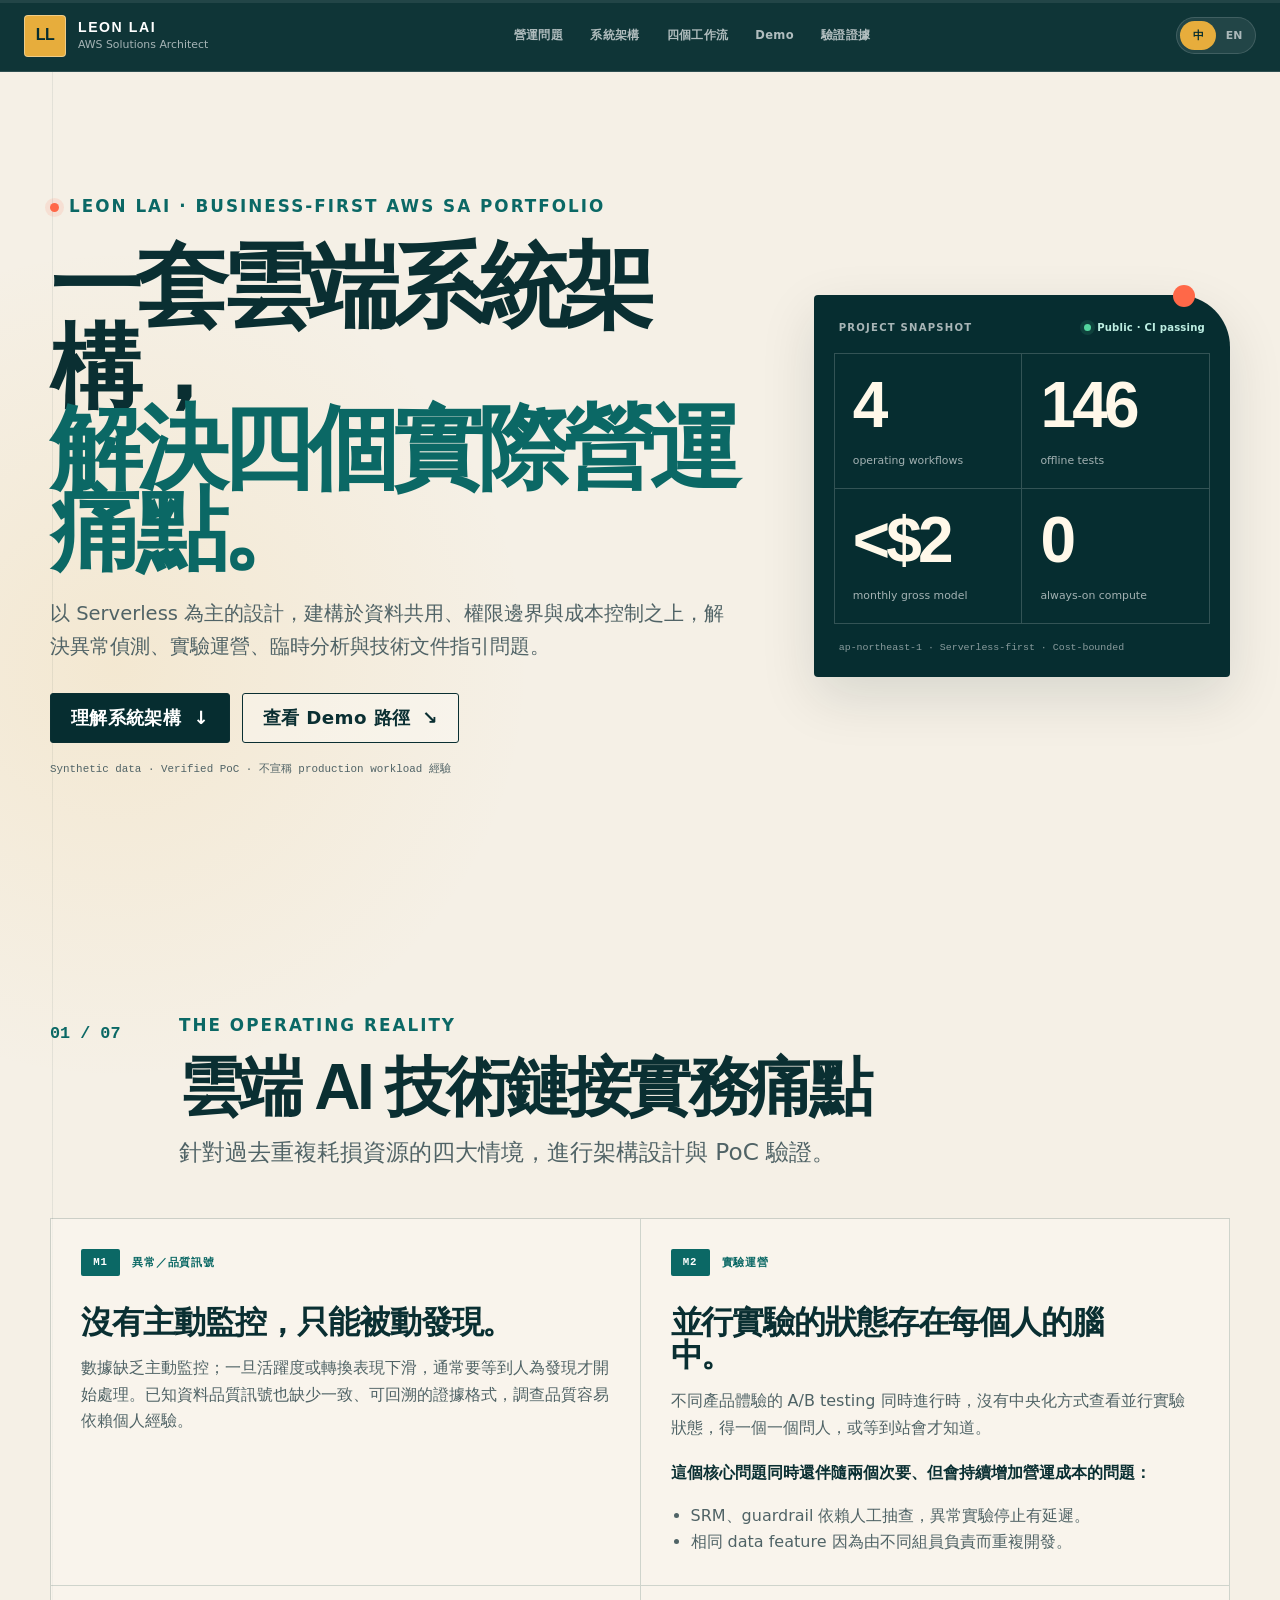
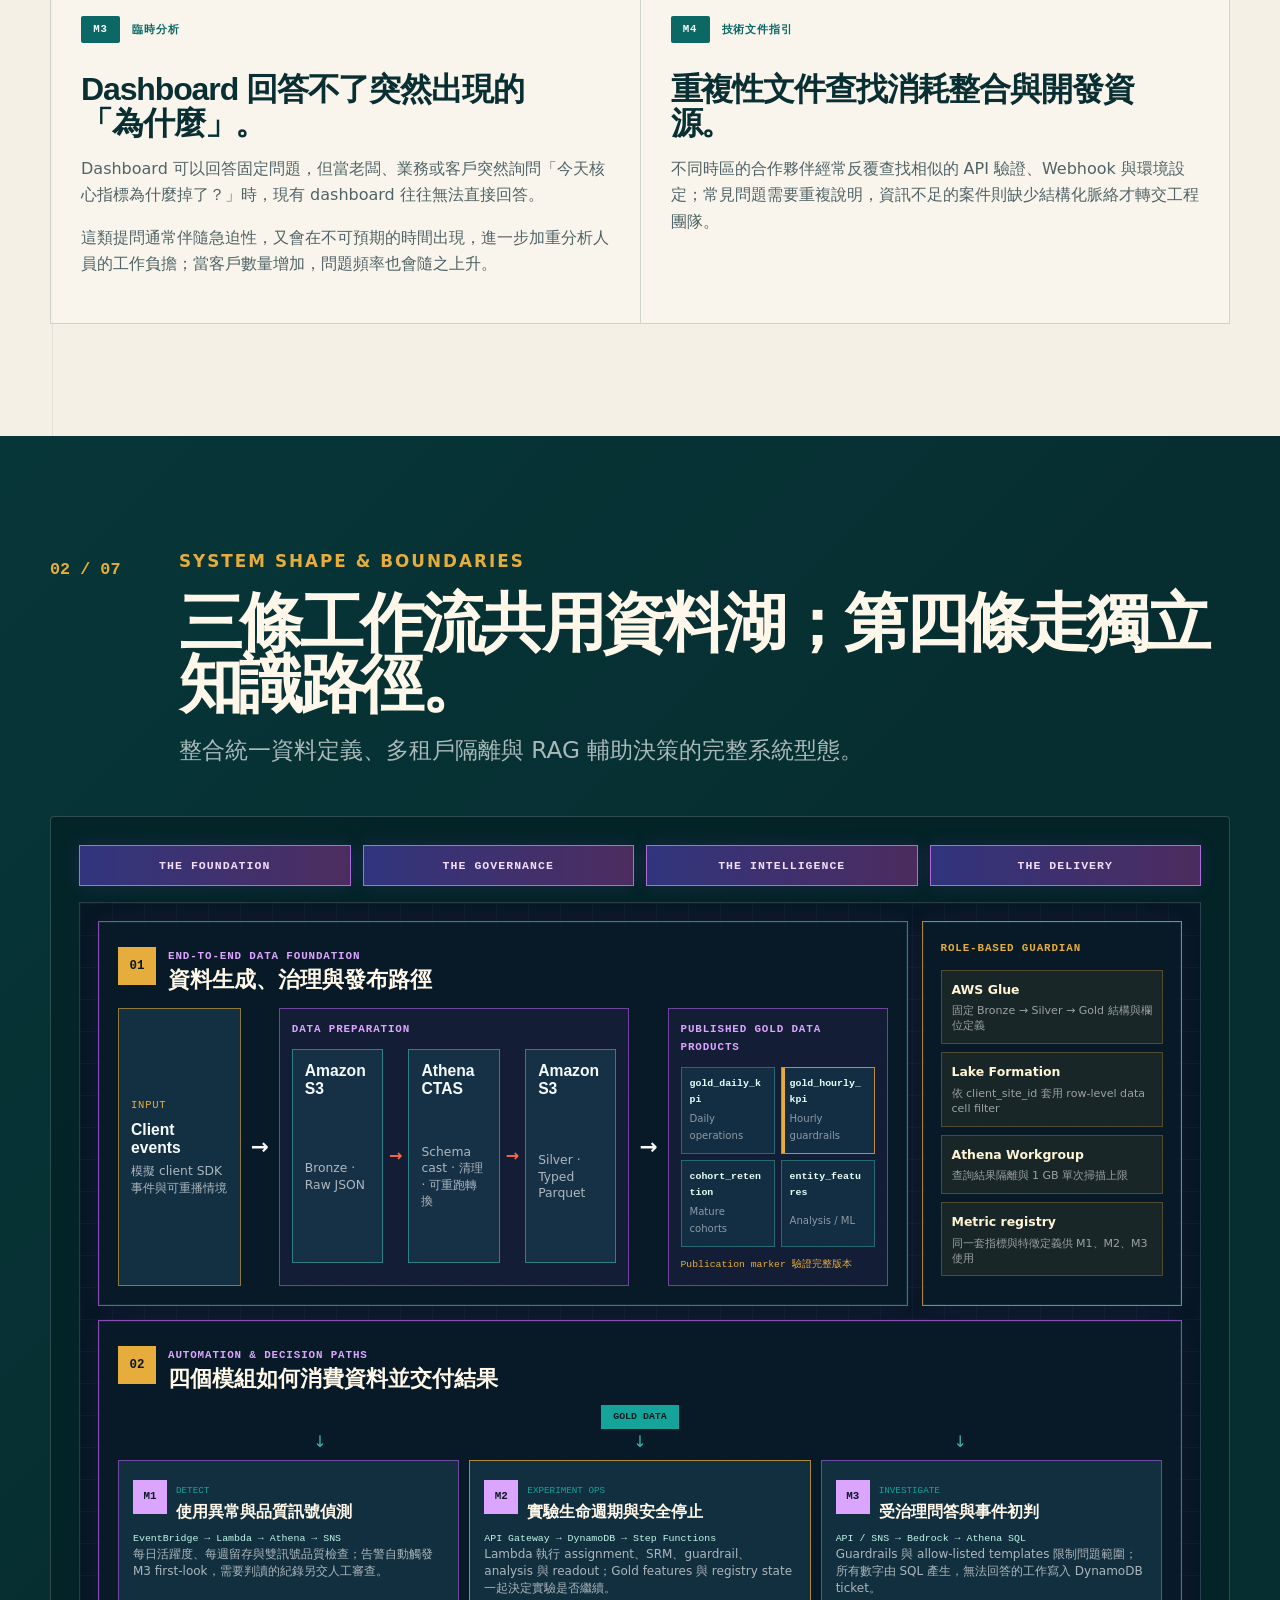
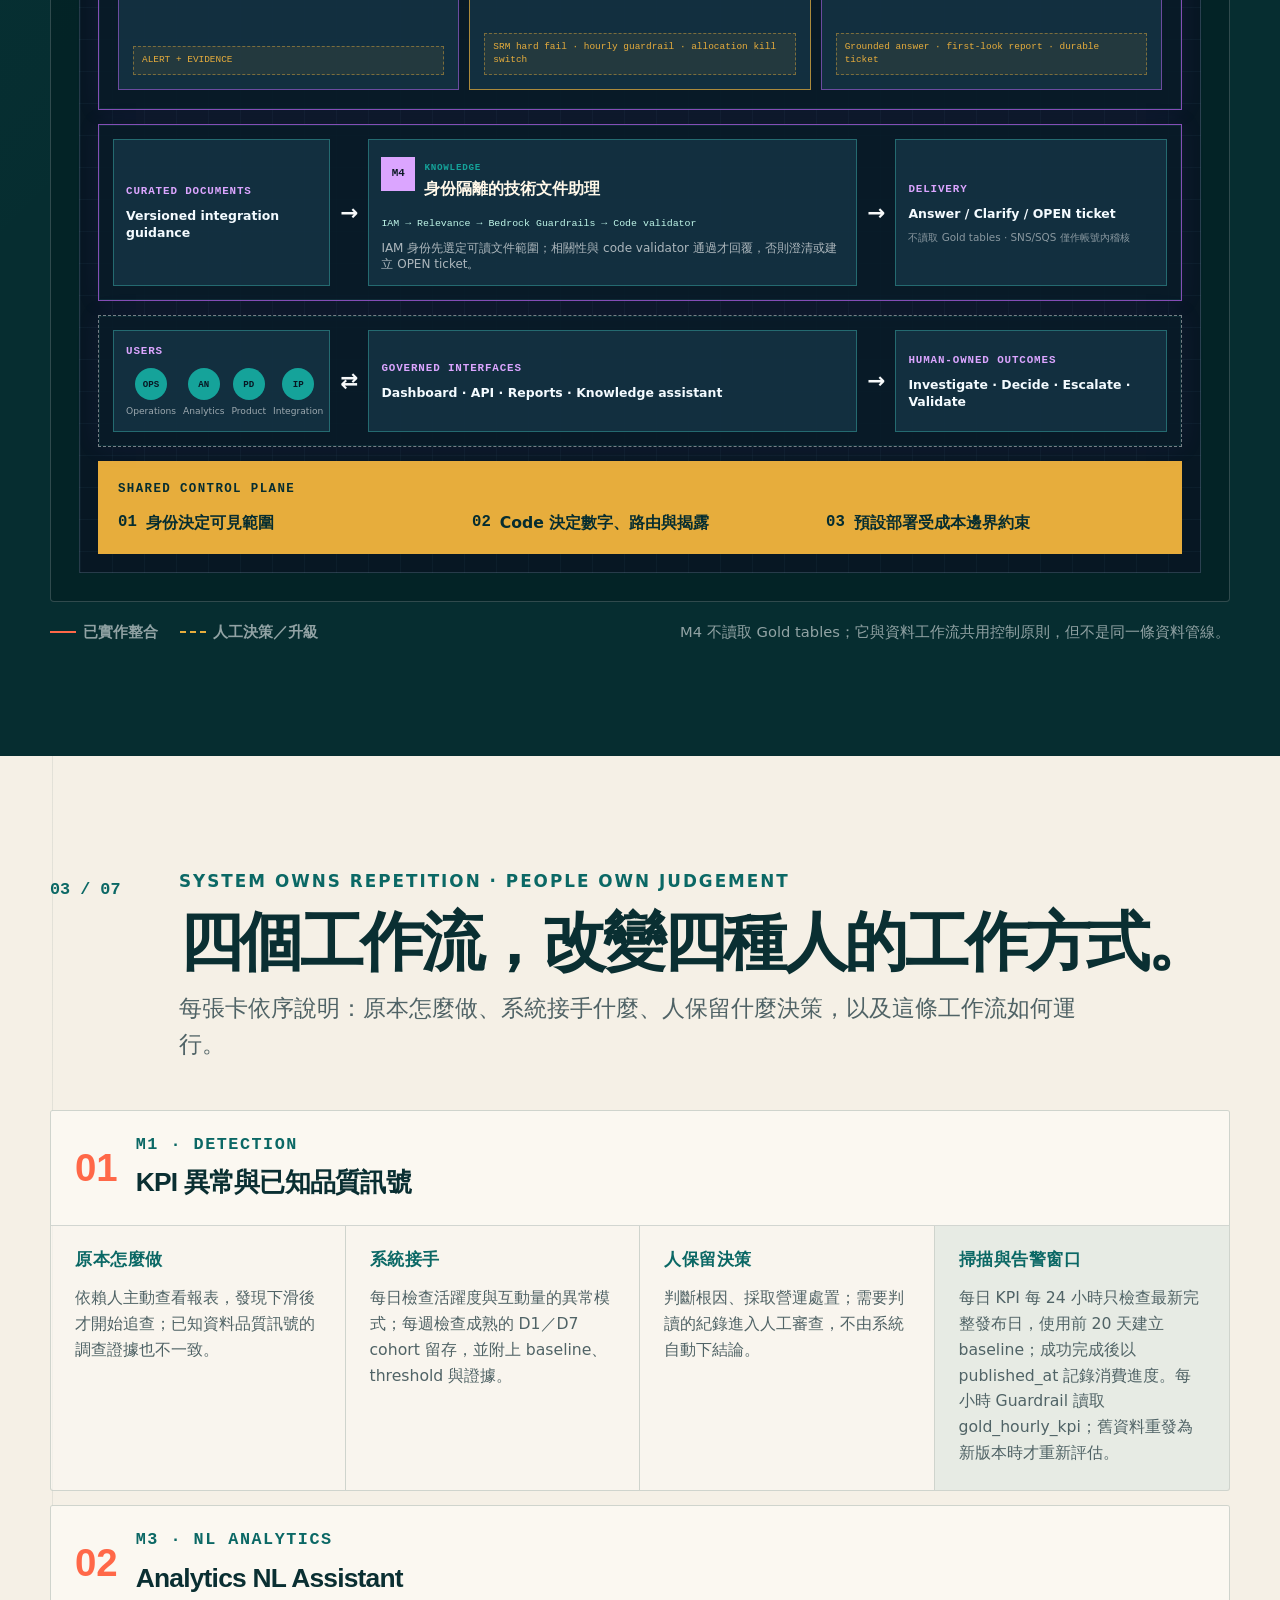
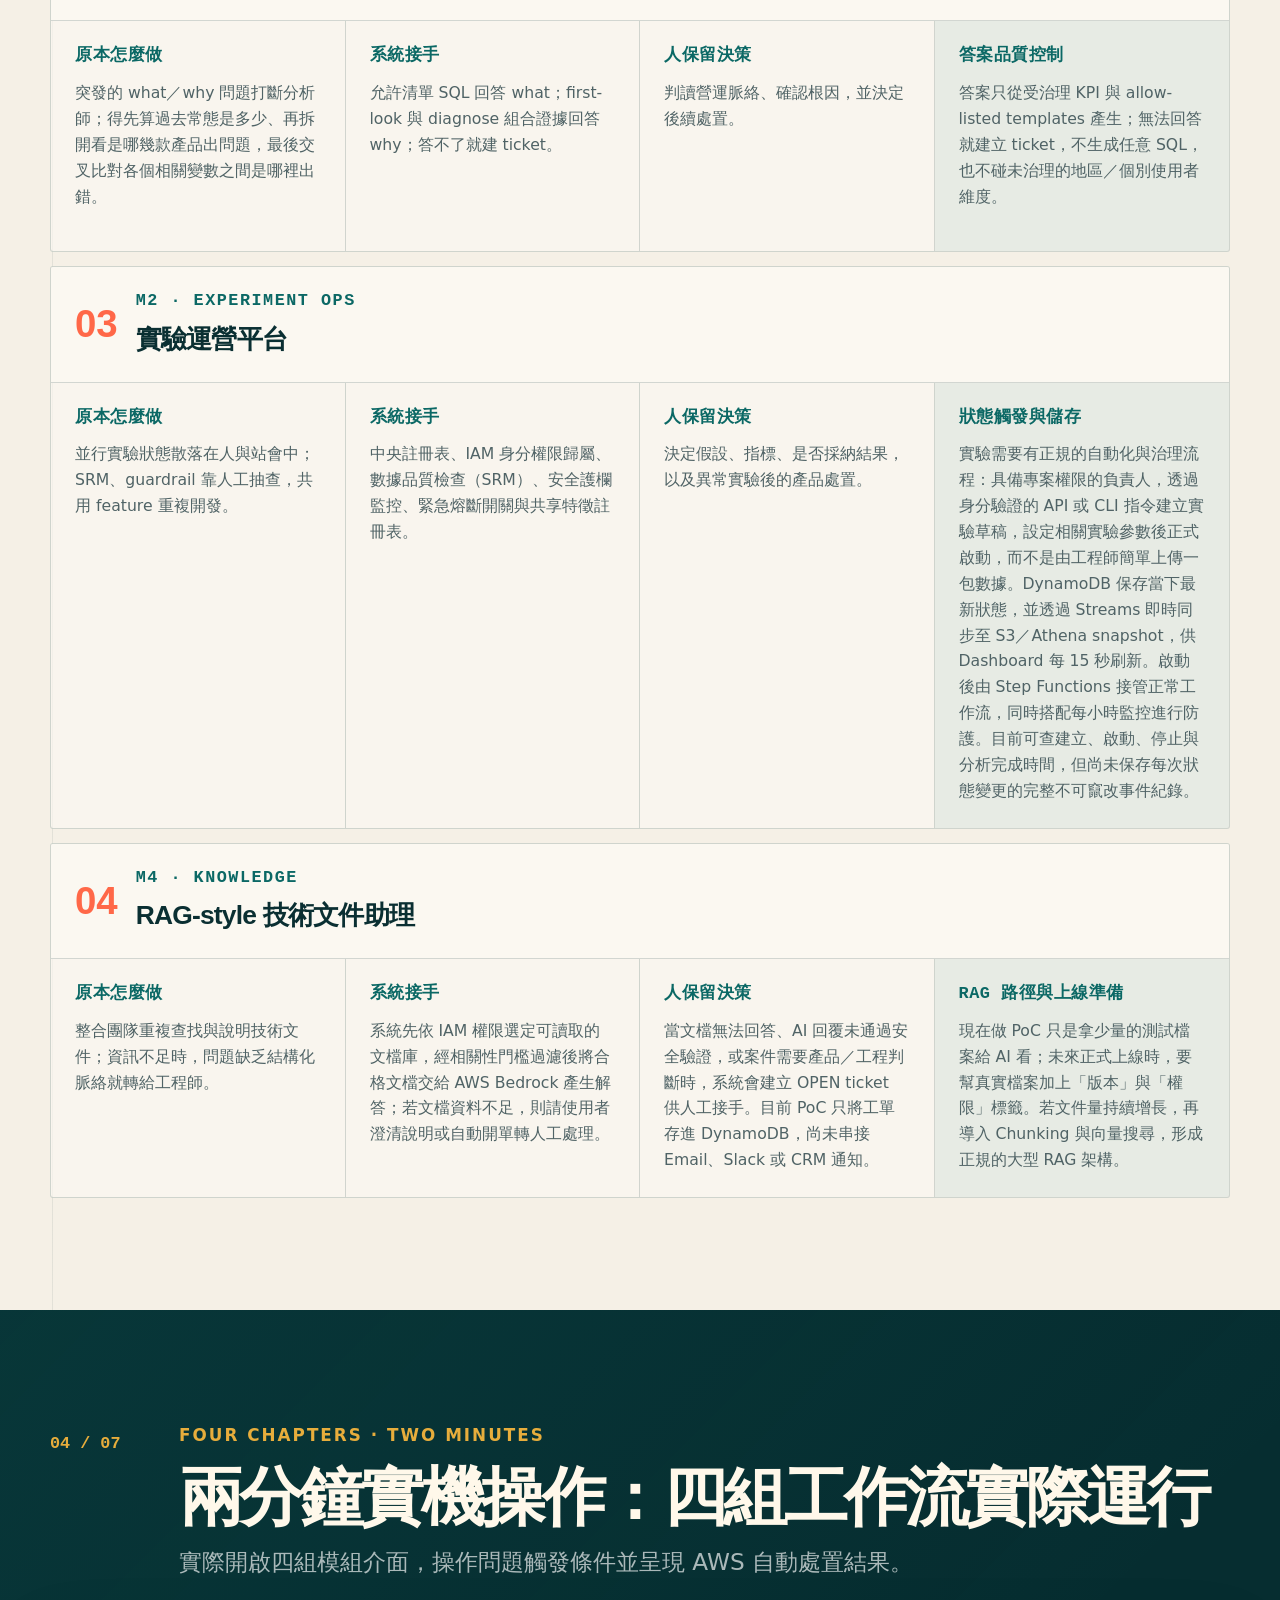
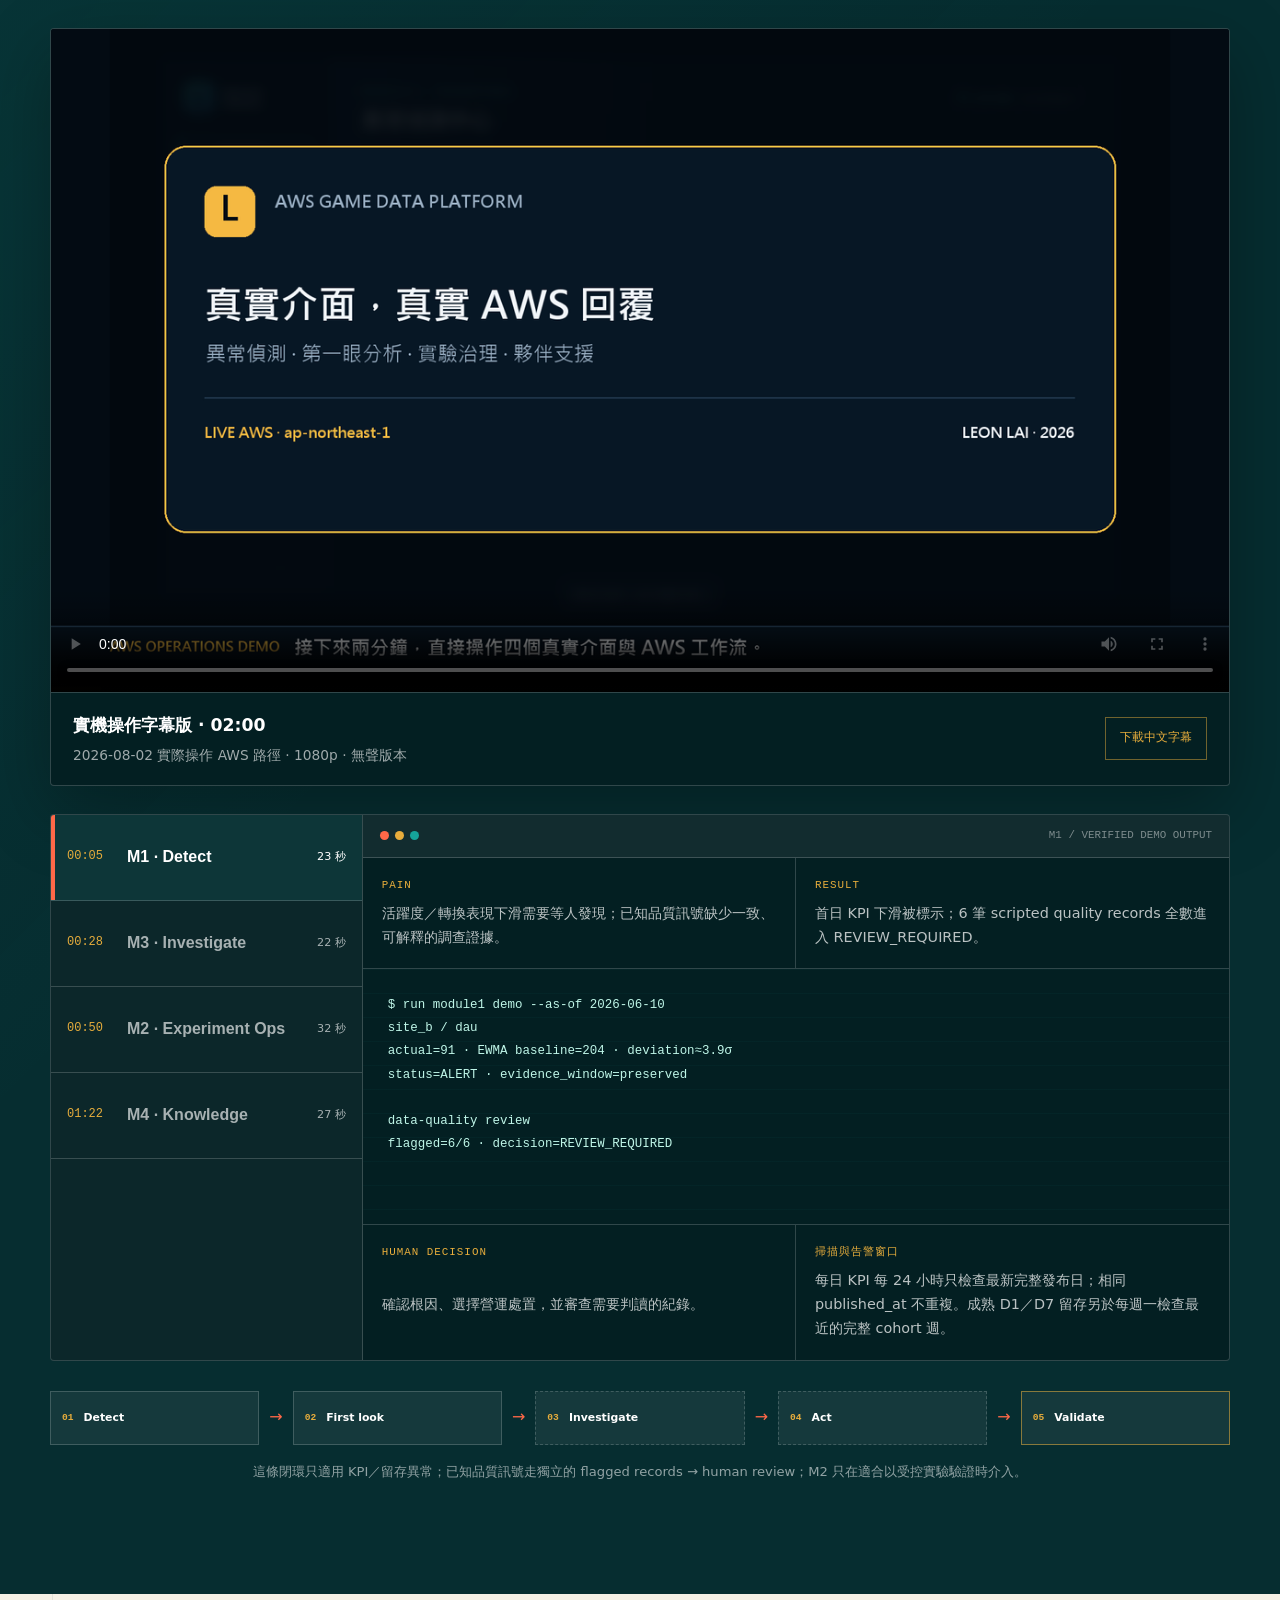
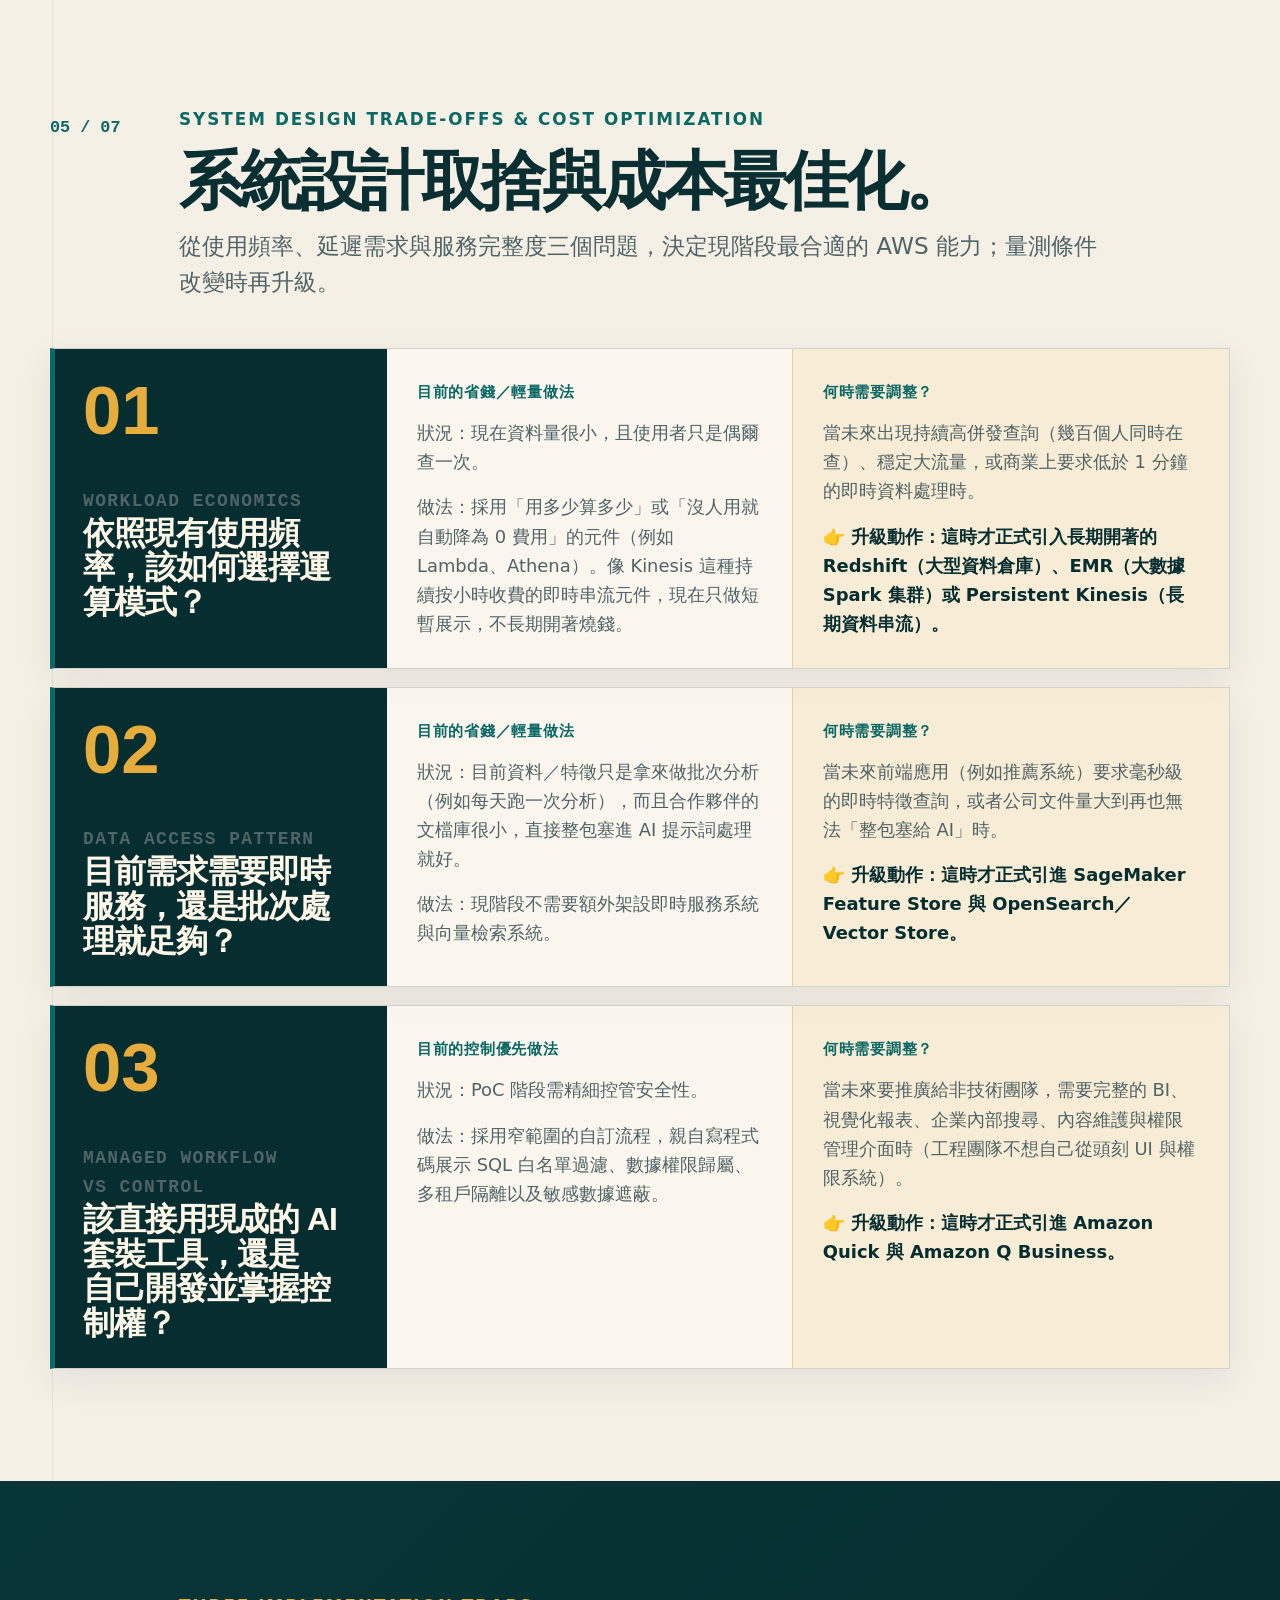
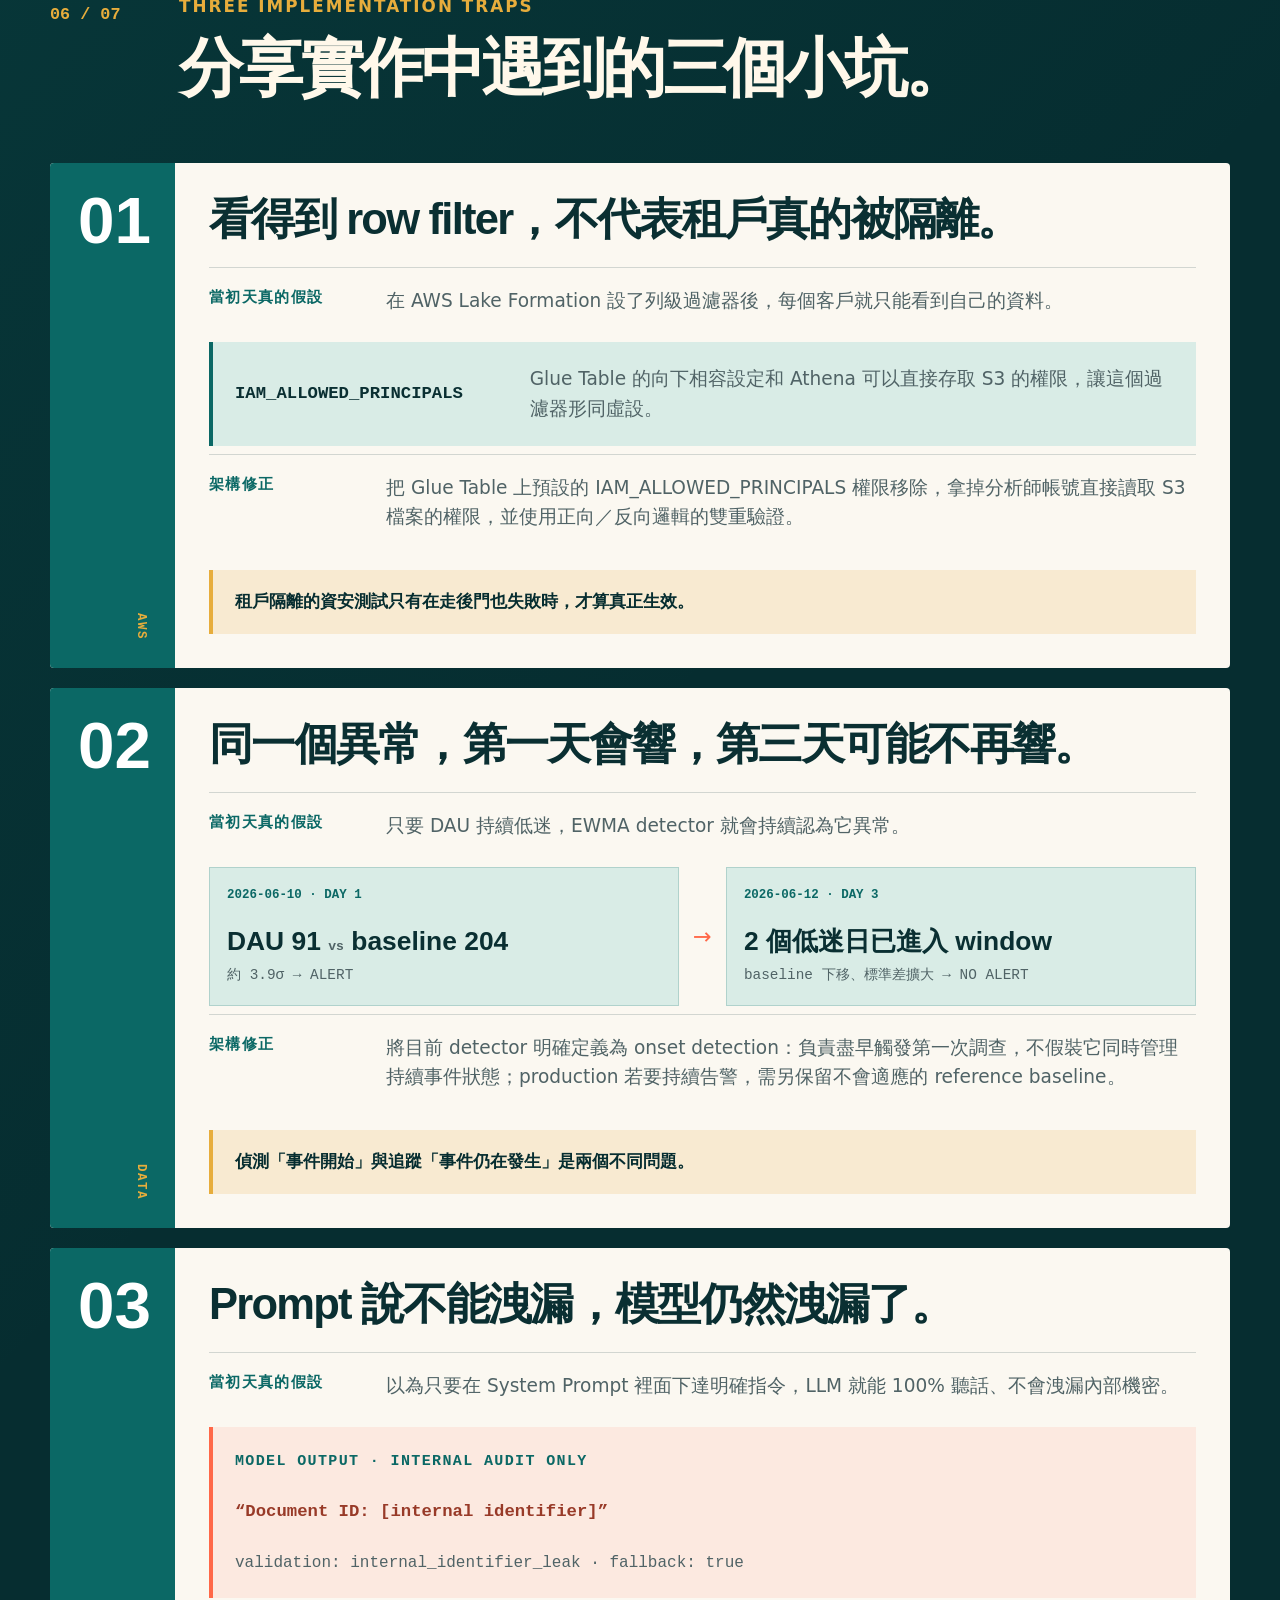
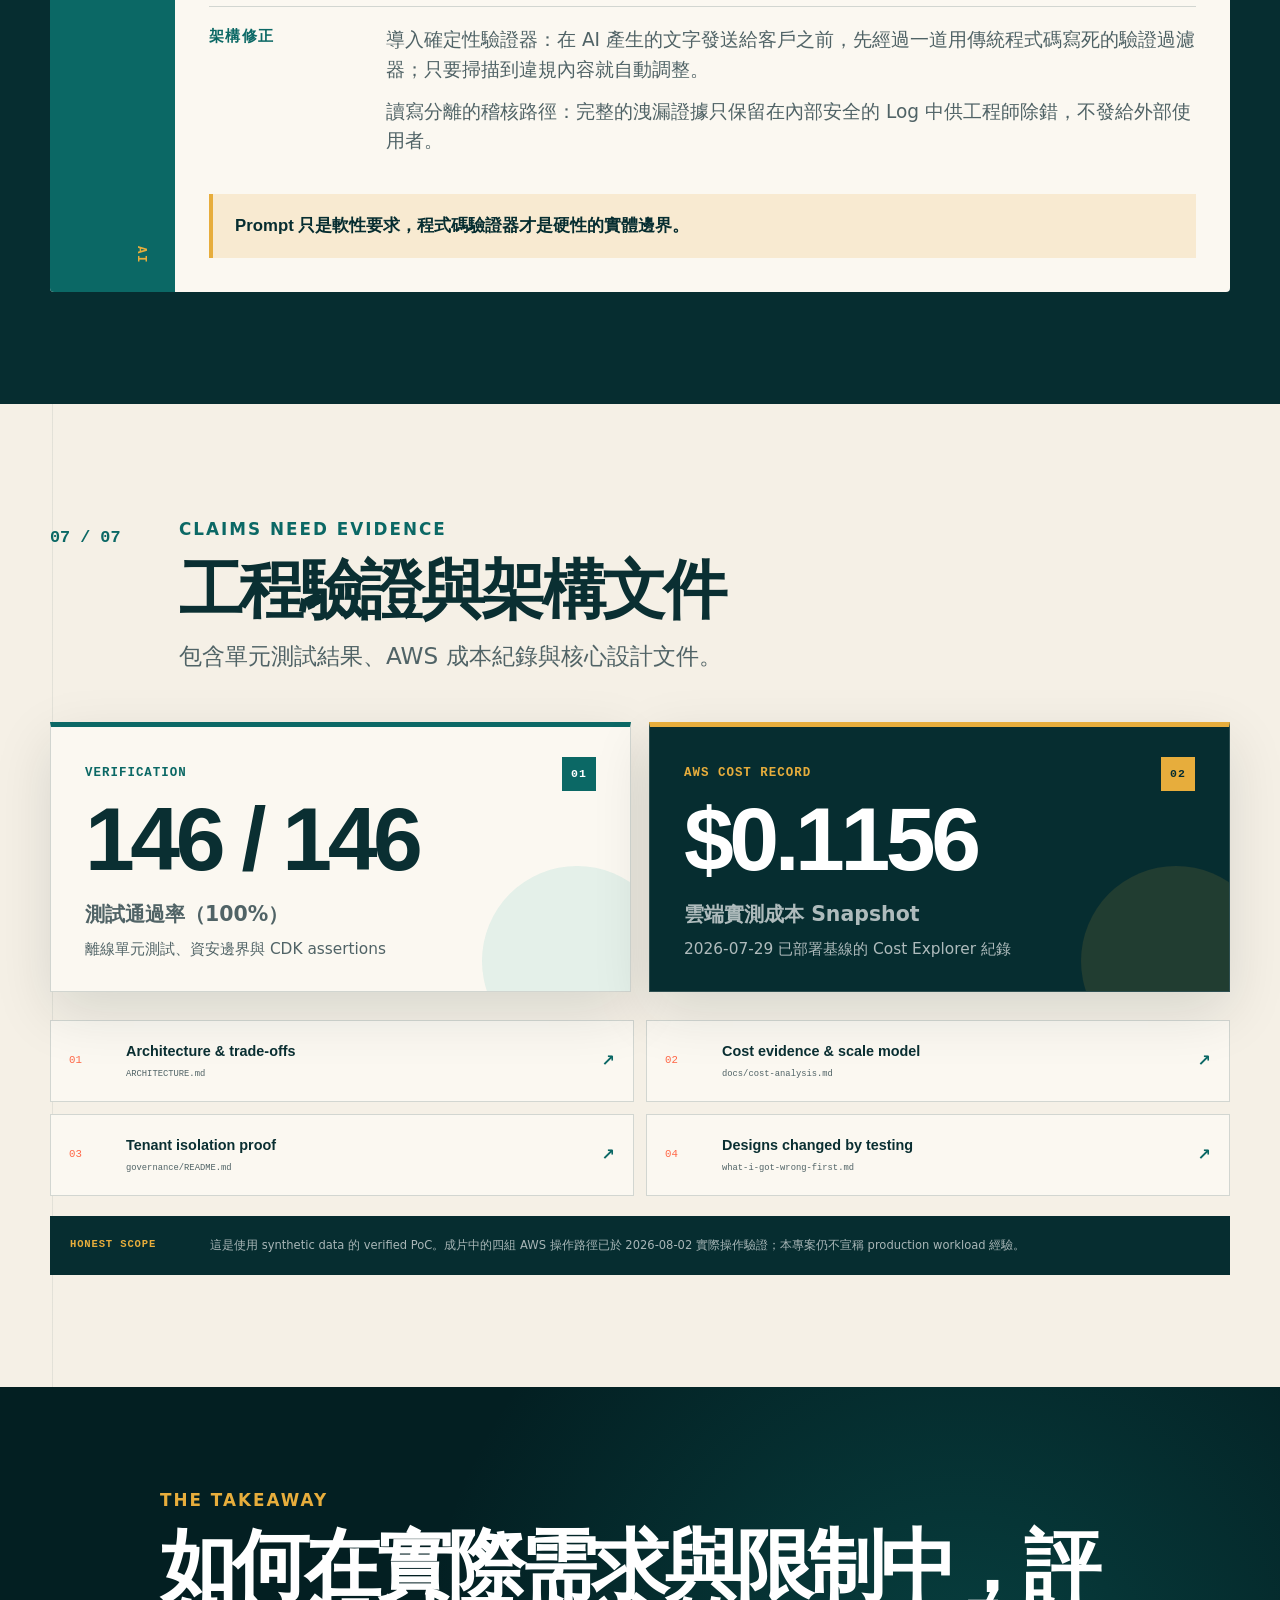
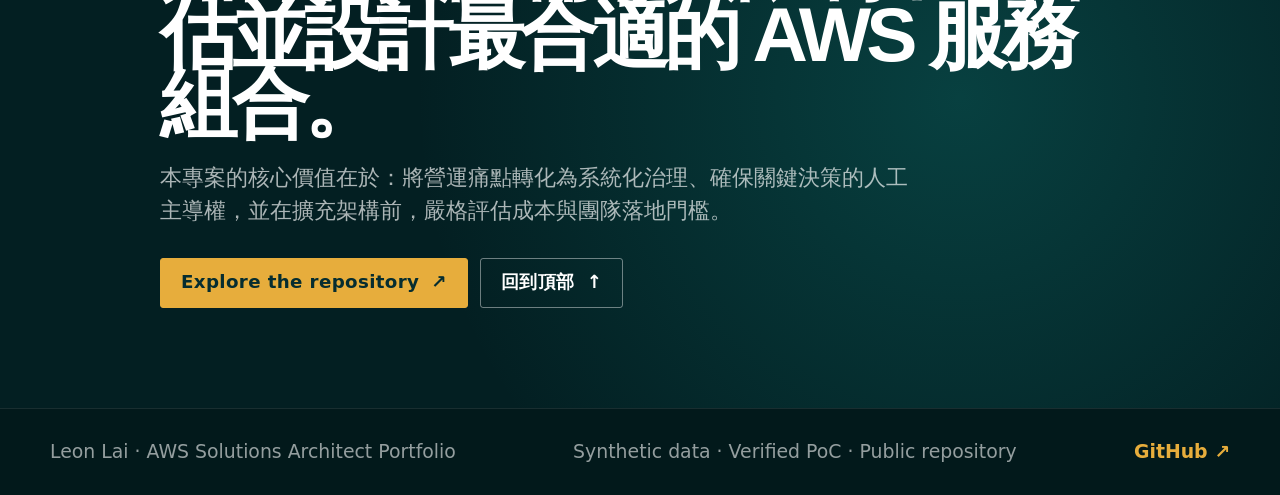
==== site/index.html @ c6173a60 "Build neutral hourly monitoring presentation" ====
<!doctype html>
<html lang="zh-Hant">
  <head>
    <meta charset="utf-8">
    <meta name="viewport" content="width=device-width, initial-scale=1">
    <meta
      name="description"
      content="Four practical operating pain points mapped to a governed, cost-conscious AWS data and AI architecture."
    >
    <meta name="theme-color" content="#082f32">
    <meta property="og:type" content="website">
    <meta property="og:title" content="Leon Lai · Business-First AWS SA Portfolio">
    <meta
      property="og:description"
      content="One serverless-first cloud architecture addressing four practical operating pain points with shared data, access boundaries, and cost controls."
    >
    <meta property="og:url" content="https://leonlaiyc.github.io/aws_game_data_platform/">
    <meta property="og:image" content="https://leonlaiyc.github.io/aws_game_data_platform/og.png">
    <meta name="twitter:card" content="summary_large_image">
    <meta name="twitter:title" content="Leon Lai · Business-First AWS SA Portfolio">
    <meta name="twitter:image" content="https://leonlaiyc.github.io/aws_game_data_platform/og.png">
    <link rel="canonical" href="https://leonlaiyc.github.io/aws_game_data_platform/">
    <link rel="icon" href="favicon.ico" sizes="any">
    <link rel="icon" type="image/png" sizes="32x32" href="favicon-32.png">
    <link rel="icon" type="image/png" sizes="192x192" href="favicon-192.png">
    <link rel="apple-touch-icon" sizes="180x180" href="apple-touch-icon.png">
    <title>Leon Lai · AWS Solutions Architect Portfolio</title>
    <script>document.documentElement.classList.add("js");</script>
    <link rel="stylesheet" href="styles.css">
    <script src="app.js" defer></script>
  </head>
  <body>
    <a class="skip-link" href="#main" data-i18n="skip">跳到主要內容</a>
    <div class="scroll-progress" aria-hidden="true"><span></span></div>

    <header class="site-header">
      <a class="brand" href="#overview" aria-label="Leon Lai portfolio home">
        <span class="brand-mark" aria-hidden="true">LL</span>
        <span class="brand-copy">
          <strong>Leon Lai</strong>
          <small>AWS Solutions Architect</small>
        </span>
      </a>

      <nav aria-label="Primary navigation">
        <a href="#problems" data-i18n="navProblems">營運問題</a>
        <a href="#architecture" data-i18n="navArchitecture">系統架構</a>
        <a href="#workflows" data-i18n="navWorkflows">四個工作流</a>
        <a href="#demo" data-i18n="navDemo">Demo</a>
        <a href="#evidence" data-i18n="navEvidence">驗證證據</a>
      </nav>

      <div class="language-switcher" role="group" aria-label="Language">
        <button type="button" data-lang="zh" aria-pressed="true">中</button>
        <button type="button" data-lang="en" aria-pressed="false">EN</button>
      </div>
    </header>

    <main id="main">
      <section class="hero section-shell" id="overview" data-section="overview">
        <div class="hero-copy reveal">
          <p class="eyebrow">
            <span class="eyebrow-dot" aria-hidden="true"></span>
            <span data-i18n="heroEyebrow">LEON LAI · BUSINESS-FIRST AWS SA PORTFOLIO</span>
          </p>
          <h1>
            <span data-i18n="heroTitle1">一套雲端系統架構，</span>
            <em data-i18n="heroTitle2">解決四個實際營運痛點。</em>
          </h1>
          <p class="hero-lede" data-i18n="heroLede">
            以 Serverless 為主的設計，建構於資料共用、權限邊界與成本控制之上，解決異常偵測、實驗運營、臨時分析與技術文件指引問題。
          </p>
          <div class="hero-actions">
            <a class="button button-primary" href="#architecture">
              <span data-i18n="seeArchitecture">理解系統架構</span>
              <span aria-hidden="true">↓</span>
            </a>
            <a class="button button-ghost" href="#demo">
              <span data-i18n="seeDemo">查看 Demo 路徑</span>
              <span aria-hidden="true">↘</span>
            </a>
          </div>
          <p class="scope-line" data-i18n="heroScope">
            Synthetic data · Verified PoC · 不宣稱 production workload 經驗
          </p>
        </div>

        <aside class="hero-proof reveal" aria-label="Project snapshot">
          <div class="proof-label">
            <span data-i18n="snapshot">PROJECT SNAPSHOT</span>
            <span class="status-pill">
              <i aria-hidden="true"></i>
              <span data-i18n="publicStatus">Public · CI passing</span>
            </span>
          </div>
          <div class="snapshot-grid">
            <div>
              <strong>4</strong>
              <span data-i18n="statWorkflows">operating workflows</span>
            </div>
            <div>
              <strong>146</strong>
              <span data-i18n="statTests">offline tests</span>
            </div>
            <div>
              <strong>&lt;$2</strong>
              <span data-i18n="statCost">monthly gross model</span>
            </div>
            <div>
              <strong>0</strong>
              <span data-i18n="statAlwaysOn">always-on compute</span>
            </div>
          </div>
          <div class="snapshot-foot">
            <span data-i18n="snapshotFoot">ap-northeast-1 · Serverless-first · Cost-bounded</span>
          </div>
        </aside>
      </section>

      <section class="problems section-shell section-pad" id="problems" data-section="problems">
        <div class="section-heading reveal">
          <p class="section-number">01 / 07</p>
          <div>
            <p class="kicker" data-i18n="problemsKicker">THE OPERATING REALITY</p>
            <h2 data-i18n="problemsTitle">雲端 AI 技術鏈接實務痛點</h2>
            <p data-i18n="problemsIntro">
              針對過去重複耗損資源的四大情境，進行架構設計與 PoC 驗證。
            </p>
          </div>
        </div>

        <div class="problem-grid">
          <article class="problem-card reveal">
            <div class="problem-topline">
              <span class="module-token">M1</span>
              <span data-i18n="m1Short">異常／品質訊號</span>
            </div>
            <h3 data-i18n="p1Title">沒有主動監控，只能被動發現。</h3>
            <p data-i18n="p1Body">
              數據缺乏主動監控；一旦活躍度或轉換表現下滑，通常要等到人為發現才開始處理。已知資料品質訊號也缺少一致、可回溯的證據格式，調查品質容易依賴個人經驗。
            </p>
          </article>

          <article class="problem-card reveal">
            <div class="problem-topline">
              <span class="module-token">M2</span>
              <span data-i18n="m2Short">實驗運營</span>
            </div>
            <h3 data-i18n="p2Title">並行實驗的狀態存在每個人的腦中。</h3>
            <p data-i18n="p2Body">
              不同產品體驗的 A/B testing 同時進行時，沒有中央化方式查看並行實驗狀態，得一個一個問人，或等到站會才知道。
            </p>
            <p class="secondary-pains" data-i18n="p2SecondaryIntro">
              這個核心問題同時還伴隨兩個次要、但會持續增加營運成本的問題：
            </p>
            <ul>
              <li data-i18n="p2Secondary1">SRM、guardrail 依賴人工抽查，異常實驗停止有延遲。</li>
              <li data-i18n="p2Secondary2">相同 data feature 因為由不同組員負責而重複開發。</li>
            </ul>
          </article>

          <article class="problem-card reveal">
            <div class="problem-topline">
              <span class="module-token">M3</span>
              <span data-i18n="m3Short">臨時分析</span>
            </div>
            <h3 data-i18n="p3Title">Dashboard 回答不了突然出現的「為什麼」。</h3>
            <p data-i18n="p3Body">
              Dashboard 可以回答固定問題，但當老闆、業務或客戶突然詢問「今天核心指標為什麼掉了？」時，現有 dashboard 往往無法直接回答。
            </p>
            <p data-i18n="p3Impact">
              這類提問通常伴隨急迫性，又會在不可預期的時間出現，進一步加重分析人員的工作負擔；當客戶數量增加，問題頻率也會隨之上升。
            </p>
          </article>

          <article class="problem-card reveal">
            <div class="problem-topline">
              <span class="module-token">M4</span>
              <span data-i18n="m4Short">技術文件指引</span>
            </div>
            <h3 data-i18n="p4Title">重複性文件查找消耗整合與開發資源。</h3>
            <p data-i18n="p4Body">
              不同時區的合作夥伴經常反覆查找相似的 API 驗證、Webhook 與環境設定；常見問題需要重複說明，資訊不足的案件則缺少結構化脈絡才轉交工程團隊。
            </p>
          </article>
        </div>
      </section>

      <section class="architecture section-pad" id="architecture" data-section="architecture">
        <div class="section-shell">
          <div class="section-heading light reveal">
            <p class="section-number">02 / 07</p>
            <div>
              <p class="kicker" data-i18n="architectureKicker">SYSTEM SHAPE & BOUNDARIES</p>
              <h2 data-i18n="architectureTitle">三條工作流共用資料湖；第四條走獨立知識路徑。</h2>
              <p data-i18n="architectureIntro">
                整合統一資料定義、多租戶隔離與 RAG 輔助決策的完整系統型態。
              </p>
            </div>
          </div>

          <div class="architecture-canvas reveal" aria-label="System architecture overview">
            <div class="architecture-stage-rail" aria-hidden="true">
              <span>THE FOUNDATION</span>
              <span>THE GOVERNANCE</span>
              <span>THE INTELLIGENCE</span>
              <span>THE DELIVERY</span>
            </div>

            <div class="system-blueprint">
              <section class="blueprint-lane data-lane" aria-labelledby="foundation-map-title">
                <header class="blueprint-heading">
                  <span>01</span>
                  <div>
                    <small data-i18n="foundationMapKicker">END-TO-END DATA FOUNDATION</small>
                    <h3 id="foundation-map-title" data-i18n="foundationMapTitle">資料生成、治理與發布路徑</h3>
                  </div>
                </header>

                <div class="pipeline-track">
                  <article class="blueprint-node input-node">
                    <small data-i18n="sourceLabel">INPUT</small>
                    <strong>Client events</strong>
                    <span data-i18n="sourceStageBody">模擬 client SDK 事件與可重播情境</span>
                  </article>
                  <i class="blueprint-arrow" aria-hidden="true">→</i>
                  <div class="preparation-zone">
                    <small>DATA PREPARATION</small>
                    <div>
                      <article class="blueprint-node"><b>Amazon S3</b><span>Bronze · Raw JSON</span></article>
                      <i aria-hidden="true">→</i>
                      <article class="blueprint-node"><b>Athena CTAS</b><span data-i18n="transformStageBody">Schema cast · 清理 · 可重跑轉換</span></article>
                      <i aria-hidden="true">→</i>
                      <article class="blueprint-node"><b>Amazon S3</b><span>Silver · Typed Parquet</span></article>
                    </div>
                  </div>
                  <i class="blueprint-arrow" aria-hidden="true">→</i>
                  <div class="gold-zone">
                    <small>PUBLISHED GOLD DATA PRODUCTS</small>
                    <div>
                      <span><b>gold_daily_kpi</b><i>Daily operations</i></span>
                      <span class="hourly-product"><b>gold_hourly_kpi</b><i>Hourly guardrails</i></span>
                      <span><b>cohort_retention</b><i>Mature cohorts</i></span>
                      <span><b>entity_features</b><i>Analysis / ML</i></span>
                    </div>
                    <p data-i18n="publicationBadge">Publication marker 驗證完整版本</p>
                  </div>
                </div>
              </section>

              <aside class="security-guardian" aria-label="Shared security and governance controls">
                <strong>ROLE-BASED GUARDIAN</strong>
                <div>
                  <span><b>AWS Glue</b><i data-i18n="catalogControl">固定 Bronze → Silver → Gold 結構與欄位定義</i></span>
                  <span><b>Lake Formation</b><i data-i18n="tenantControl">依 client_site_id 套用 row-level data cell filter</i></span>
                  <span><b>Athena Workgroup</b><i data-i18n="queryControl">查詢結果隔離與 1 GB 單次掃描上限</i></span>
                  <span><b>Metric registry</b><i data-i18n="definitionControl">同一套指標與特徵定義供 M1、M2、M3 使用</i></span>
                </div>
              </aside>

              <section class="blueprint-lane intelligence-lane" aria-labelledby="module-map-title">
                <header class="blueprint-heading">
                  <span>02</span>
                  <div>
                    <small data-i18n="moduleMapKicker">AUTOMATION & DECISION PATHS</small>
                    <h3 id="module-map-title" data-i18n="moduleMapTitle">四個模組如何消費資料並交付結果</h3>
                  </div>
                </header>

                <div class="gold-distribution" aria-hidden="true"><span>GOLD DATA</span><i>↓</i><i>↓</i><i>↓</i></div>
                <div class="consumer-grid">
                  <article class="consumer-node">
                    <header><b>M1</b><div><small>DETECT</small><h4 data-i18n="architectureM1Title">使用異常與品質訊號偵測</h4></div></header>
                    <p class="service-chain">EventBridge → Lambda → Athena → SNS</p>
                    <p data-i18n="architectureM1Body">每日活躍度、每週留存與雙訊號品質檢查；告警自動觸發 M3 first-look，需要判讀的紀錄另交人工審查。</p>
                    <span class="consumer-output">ALERT + EVIDENCE</span>
                  </article>
                  <article class="consumer-node featured-consumer">
                    <header><b>M2</b><div><small>EXPERIMENT OPS</small><h4 data-i18n="architectureM2Title">實驗生命週期與安全停止</h4></div></header>
                    <p class="service-chain">API Gateway → DynamoDB → Step Functions</p>
                    <p data-i18n="architectureM2Body">Lambda 執行 assignment、SRM、guardrail、analysis 與 readout；Gold features 與 registry state 一起決定實驗是否繼續。</p>
                    <span class="consumer-output" data-i18n="architectureM2Branch">SRM hard fail · hourly guardrail · allocation kill switch</span>
                  </article>
                  <article class="consumer-node">
                    <header><b>M3</b><div><small>INVESTIGATE</small><h4 data-i18n="architectureM3Title">受治理問答與事件初判</h4></div></header>
                    <p class="service-chain">API / SNS → Bedrock → Athena SQL</p>
                    <p data-i18n="architectureM3Body">Guardrails 與 allow-listed templates 限制問題範圍；所有數字由 SQL 產生，無法回答的工作寫入 DynamoDB ticket。</p>
                    <span class="consumer-output" data-i18n="architectureM3Branch">Grounded answer · first-look report · durable ticket</span>
                  </article>
                </div>
              </section>

              <section class="knowledge-lane" aria-label="Separate knowledge path">
                <div class="knowledge-source"><small>CURATED DOCUMENTS</small><b>Versioned integration guidance</b></div>
                <i aria-hidden="true">→</i>
                <article class="knowledge-agent">
                  <header><b>M4</b><div><small>KNOWLEDGE</small><h4 data-i18n="architectureM4Title">身份隔離的技術文件助理</h4></div></header>
                  <p>IAM → Relevance → Bedrock Guardrails → Code validator</p>
                  <span data-i18n="architectureM4Body">IAM 身份先選定可讀文件範圍；相關性與 code validator 通過才回覆，否則澄清或建立 OPEN ticket。</span>
                </article>
                <i aria-hidden="true">→</i>
                <div class="knowledge-output"><small>DELIVERY</small><b>Answer / Clarify / OPEN ticket</b><span data-i18n="architectureM4Branch">不讀取 Gold tables · SNS/SQS 僅作帳號內稽核</span></div>
              </section>

              <section class="people-lane" aria-label="Users and delivery interfaces">
                <div class="people-group">
                  <small>USERS</small>
                  <span><b>OPS</b><i>Operations</i></span>
                  <span><b>AN</b><i>Analytics</i></span>
                  <span><b>PD</b><i>Product</i></span>
                  <span><b>IP</b><i>Integration</i></span>
                </div>
                <i aria-hidden="true">⇄</i>
                <div class="interface-group"><small>GOVERNED INTERFACES</small><b>Dashboard · API · Reports · Knowledge assistant</b></div>
                <i aria-hidden="true">→</i>
                <div class="decision-group"><small>HUMAN-OWNED OUTCOMES</small><b>Investigate · Decide · Escalate · Validate</b></div>
              </section>

              <div class="shared-rail">
                <p data-i18n="sharedRailTitle">SHARED CONTROL PLANE</p>
                <div>
                  <span><b>01</b><i data-i18n="sharedIdentity">Identity determines scope</i></span>
                  <span><b>02</b><i data-i18n="sharedFacts">Code owns facts and routing</i></span>
                  <span><b>03</b><i data-i18n="sharedCost">Default deployment is cost-bounded</i></span>
                </div>
              </div>
            </div>
          </div>

          <div class="architecture-legend reveal">
            <span><i class="solid-line"></i><b data-i18n="implementedLegend">Implemented integration</b></span>
            <span><i class="dashed-line"></i><b data-i18n="humanLegend">Human decision / escalation</b></span>
            <span data-i18n="architectureBoundary">
              M4 不讀取 Gold tables；它與資料工作流共用控制原則，但不是同一條資料管線。
            </span>
          </div>
        </div>
      </section>

      <section class="workflows section-shell section-pad" id="workflows" data-section="workflows">
        <div class="section-heading reveal">
          <p class="section-number">03 / 07</p>
          <div>
            <p class="kicker" data-i18n="workflowsKicker">SYSTEM OWNS REPETITION · PEOPLE OWN JUDGEMENT</p>
            <h2 data-i18n="workflowsTitle">四個工作流，改變四種人的工作方式。</h2>
            <p data-i18n="workflowsIntro">
              每張卡依序說明：原本怎麼做、系統接手什麼、人保留什麼決策，以及這條工作流如何運行。
            </p>
          </div>
        </div>

        <div class="workflow-list">
          <article class="workflow-card reveal">
            <header>
              <span class="workflow-index">01</span>
              <div>
                <small>M1 · DETECTION</small>
                <h3 data-i18n="wf1Title">KPI 異常與已知品質訊號</h3>
              </div>
            </header>
            <div class="workflow-grid">
              <div>
                <small data-i18n="beforeLabel">原本怎麼做</small>
                <p data-i18n="wf1Before">依賴人主動查看報表，發現下滑後才開始追查；已知資料品質訊號的調查證據也不一致。</p>
              </div>
              <div>
                <small data-i18n="systemLabel">系統接手</small>
                <p data-i18n="wf1System">每日檢查活躍度與互動量的異常模式；每週檢查成熟的 D1／D7 cohort 留存，並附上 baseline、threshold 與證據。</p>
              </div>
              <div>
                <small data-i18n="humanLabel">人保留決策</small>
                <p data-i18n="wf1Human">判斷根因、採取營運處置；需要判讀的紀錄進入人工審查，不由系統自動下結論。</p>
              </div>
              <div class="operating-detail">
                <small data-i18n="wf1OpsLabel">掃描與告警窗口</small>
                <p data-i18n="wf1Ops">每日 KPI 每 24 小時只檢查最新完整發布日，使用前 20 天建立 baseline；成功完成後以 published_at 記錄消費進度。每小時 Guardrail 讀取 gold_hourly_kpi；舊資料重發為新版本時才重新評估。</p>
              </div>
            </div>
          </article>

          <article class="workflow-card reveal">
            <header>
              <span class="workflow-index">02</span>
              <div>
                <small>M3 · NL ANALYTICS</small>
                <h3 data-i18n="wf3Title">Analytics NL Assistant</h3>
              </div>
            </header>
            <div class="workflow-grid">
              <div>
                <small data-i18n="beforeLabel">原本怎麼做</small>
                <p data-i18n="wf3Before">突發的 what／why 問題打斷分析師；得先算過去常態是多少、再拆開看是哪幾款產品出問題，最後交叉比對各個相關變數之間是哪裡出錯。</p>
              </div>
              <div>
                <small data-i18n="systemLabel">系統接手</small>
                <p data-i18n="wf3System">允許清單 SQL 回答 what；first-look 與 diagnose 組合證據回答 why；答不了就建 ticket。</p>
              </div>
              <div>
                <small data-i18n="humanLabel">人保留決策</small>
                <p data-i18n="wf3Human">判讀營運脈絡、確認根因，並決定後續處置。</p>
              </div>
              <div class="operating-detail">
                <small data-i18n="wf3ScopeLabel">答案品質控制</small>
                <p data-i18n="wf3Scope">答案只從受治理 KPI 與 allow-listed templates 產生；無法回答就建立 ticket，不生成任意 SQL，也不碰未治理的地區／個別使用者維度。</p>
              </div>
            </div>
          </article>

          <article class="workflow-card reveal">
            <header>
              <span class="workflow-index">03</span>
              <div>
                <small>M2 · EXPERIMENT OPS</small>
                <h3 data-i18n="wf2Title">實驗運營平台</h3>
              </div>
            </header>
            <div class="workflow-grid">
              <div>
                <small data-i18n="beforeLabel">原本怎麼做</small>
                <p data-i18n="wf2Before">並行實驗狀態散落在人與站會中；SRM、guardrail 靠人工抽查，共用 feature 重複開發。</p>
              </div>
              <div>
                <small data-i18n="systemLabel">系統接手</small>
                <p data-i18n="wf2System">中央註冊表、IAM 身分權限歸屬、數據品質檢查（SRM）、安全護欄監控、緊急熔斷開關與共享特徵註冊表。</p>
              </div>
              <div>
                <small data-i18n="humanLabel">人保留決策</small>
                <p data-i18n="wf2Human">決定假設、指標、是否採納結果，以及異常實驗後的產品處置。</p>
              </div>
              <div class="operating-detail">
                <small data-i18n="wf2StateLabel">狀態觸發與儲存</small>
                <p data-i18n="wf2State">實驗需要有正規的自動化與治理流程：具備專案權限的負責人，透過身分驗證的 API 或 CLI 指令建立實驗草稿，設定相關實驗參數後正式啟動，而不是由工程師簡單上傳一包數據。DynamoDB 保存當下最新狀態，並透過 Streams 即時同步至 S3／Athena snapshot，供 Dashboard 每 15 秒刷新。啟動後由 Step Functions 接管正常工作流，同時搭配每小時監控進行防護。目前可查建立、啟動、停止與分析完成時間，但尚未保存每次狀態變更的完整不可竄改事件紀錄。</p>
              </div>
            </div>
          </article>

          <article class="workflow-card reveal">
            <header>
              <span class="workflow-index">04</span>
              <div>
                <small>M4 · KNOWLEDGE</small>
                <h3 data-i18n="wf4Title">RAG-style 技術文件助理</h3>
              </div>
            </header>
            <div class="workflow-grid">
              <div>
                <small data-i18n="beforeLabel">原本怎麼做</small>
                <p data-i18n="wf4Before">整合團隊重複查找與說明技術文件；資訊不足時，問題缺乏結構化脈絡就轉給工程師。</p>
              </div>
              <div>
                <small data-i18n="systemLabel">系統接手</small>
                <p data-i18n="wf4System">系統先依 IAM 權限選定可讀取的文檔庫，經相關性門檻過濾後將合格文檔交給 AWS Bedrock 產生解答；若文檔資料不足，則請使用者澄清說明或自動開單轉人工處理。</p>
              </div>
              <div>
                <small data-i18n="humanLabel">人保留決策</small>
                <p data-i18n="wf4Human">當文檔無法回答、AI 回覆未通過安全驗證，或案件需要產品／工程判斷時，系統會建立 OPEN ticket 供人工接手。目前 PoC 只將工單存進 DynamoDB，尚未串接 Email、Slack 或 CRM 通知。</p>
              </div>
              <div class="operating-detail">
                <small data-i18n="wf4RagLabel">RAG 路徑與上線準備</small>
                <p data-i18n="wf4Rag">現在做 PoC 只是拿少量的測試檔案給 AI 看；未來正式上線時，要幫真實檔案加上「版本」與「權限」標籤。若文件量持續增長，再導入 Chunking 與向量搜尋，形成正規的大型 RAG 架構。</p>
              </div>
            </div>
          </article>
        </div>
      </section>

      <section class="demo section-pad" id="demo" data-section="demo">
        <div class="section-shell">
          <div class="section-heading light reveal">
            <p class="section-number">04 / 07</p>
            <div>
              <p class="kicker" data-i18n="demoKicker">FOUR CHAPTERS · TWO MINUTES</p>
              <h2 data-i18n="demoTitle">兩分鐘實機操作：四組工作流實際運行</h2>
              <p data-i18n="demoIntro">
                實際開啟四組模組介面，操作問題觸發條件並呈現 AWS 自動處置結果。
              </p>
            </div>
          </div>

          <figure class="demo-video reveal">
            <video
              controls
              preload="metadata"
              poster="video/demo-poster.png"
              aria-label="Two-minute AWS game data platform demo"
            >
              <source src="video/demo-overview.zh-TW.mp4" type="video/mp4">
              <track
                kind="captions"
                srclang="zh-TW"
                label="繁體中文字幕"
                src="video/demo-overview.zh-TW.vtt"
                default
              >
            </video>
            <figcaption>
              <span>
                <b data-i18n="demoVideoTitle">實機操作字幕版 · 02:00</b>
                <small data-i18n="demoVideoNote">2026-08-02 實際操作 AWS 路徑 · 1080p · 無聲版本</small>
              </span>
              <a href="video/demo-overview.zh-TW.srt" download data-i18n="demoVideoDownload">下載中文字幕</a>
            </figcaption>
          </figure>

          <div class="demo-layout reveal">
            <div class="demo-chapters" role="tablist" aria-label="Demo chapters">
              <button type="button" role="tab" aria-selected="true" data-demo="m1" aria-controls="demo-panel">
                <span>00:05</span>
                <b data-i18n="demoM1">M1 · Detect</b>
                <small data-i18n="demoM1Time">23 sec</small>
              </button>
              <button type="button" role="tab" aria-selected="false" data-demo="m3" aria-controls="demo-panel">
                <span>00:28</span>
                <b data-i18n="demoM3">M3 · Investigate</b>
                <small data-i18n="demoM3Time">22 sec</small>
              </button>
              <button type="button" role="tab" aria-selected="false" data-demo="m2" aria-controls="demo-panel">
                <span>00:50</span>
                <b data-i18n="demoM2">M2 · Experiment Ops</b>
                <small data-i18n="demoM2Time">32 sec</small>
              </button>
              <button type="button" role="tab" aria-selected="false" data-demo="m4" aria-controls="demo-panel">
                <span>01:22</span>
                <b data-i18n="demoM4">M4 · Knowledge</b>
                <small data-i18n="demoM4Time">27 sec</small>
              </button>
            </div>

            <div class="demo-panel" id="demo-panel" role="tabpanel" tabindex="0">
              <div class="terminal-bar">
                <span aria-hidden="true"></span><span aria-hidden="true"></span><span aria-hidden="true"></span>
                <small id="demo-window-title">M1 / VERIFIED DEMO OUTPUT</small>
              </div>
              <div class="demo-context">
                <p><small data-i18n="demoPainLabel">PAIN</small><span id="demo-pain"></span></p>
                <p><small data-i18n="demoResultLabel">RESULT</small><span id="demo-result"></span></p>
              </div>
              <pre id="demo-terminal" aria-live="polite"></pre>
              <div class="demo-takeaway">
                <p><small data-i18n="demoHumanLabel">HUMAN DECISION</small><span id="demo-human"></span></p>
                <p><small id="demo-detail-label">SCAN &amp; ALERT WINDOW</small><span id="demo-detail"></span></p>
              </div>
            </div>
          </div>

          <div class="incident-loop reveal">
            <span class="loop-step auto"><b>01</b><i data-i18n="loopDetect">Detect</i></span>
            <em aria-hidden="true">→</em>
            <span class="loop-step auto"><b>02</b><i data-i18n="loopFirstLook">First look</i></span>
            <em aria-hidden="true">→</em>
            <span class="loop-step human"><b>03</b><i data-i18n="loopInvestigate">Investigate</i></span>
            <em aria-hidden="true">→</em>
            <span class="loop-step human"><b>04</b><i data-i18n="loopAct">Act</i></span>
            <em aria-hidden="true">→</em>
            <span class="loop-step human-led"><b>05</b><i data-i18n="loopValidate">Validate</i></span>
          </div>
          <p class="loop-note reveal" data-i18n="loopNote">
            這條閉環只適用 KPI／留存異常；已知品質訊號走獨立的 flagged records → human review；M2 只在適合以受控實驗驗證時介入。
          </p>
        </div>
      </section>

      <section class="decisions section-shell section-pad" id="decisions" data-section="decisions">
        <div class="section-heading reveal">
          <p class="section-number">05 / 07</p>
          <div>
            <p class="kicker" data-i18n="decisionsKicker">SYSTEM DESIGN TRADE-OFFS &amp; COST OPTIMIZATION</p>
            <h2 data-i18n="decisionsTitle">系統設計取捨與成本最佳化。</h2>
            <p data-i18n="decisionsIntro">
              從使用頻率、延遲需求與服務完整度三個問題，決定現階段最合適的 AWS 能力；量測條件改變時再升級。
            </p>
          </div>
        </div>

        <div class="decision-grid">
          <article class="decision-card reveal">
            <div class="decision-prompt">
              <span class="decision-number">01</span>
              <p class="decision-category" data-i18n="decision1Category">WORKLOAD ECONOMICS</p>
              <h3 data-i18n="decision1Title">依照現有使用頻率，該如何選擇運算模式？</h3>
            </div>
            <div class="decision-now">
              <small data-i18n="currentLightweightLabel">目前的省錢／輕量做法</small>
              <p data-i18n="decision1Situation">狀況：現在資料量很小，且使用者只是偶爾查一次。</p>
              <p data-i18n="decision1Action">做法：採用「用多少算多少」或「沒人用就自動降為 0 費用」的元件（例如 Lambda、Athena）。像 Kinesis 這種持續按小時收費的即時串流元件，現在只做短暫展示，不長期開著燒錢。</p>
            </div>
            <div class="flip-trigger">
              <small data-i18n="adjustWhenLabel">何時需要調整？</small>
              <p data-i18n="decision1Trigger">當未來出現持續高併發查詢（幾百個人同時在查）、穩定大流量，或商業上要求低於 1 分鐘的即時資料處理時。</p>
              <p class="upgrade-action" data-i18n="decision1Upgrade">👉 升級動作：這時才正式引入長期開著的 Redshift（大型資料倉庫）、EMR（大數據 Spark 集群）或 Persistent Kinesis（長期資料串流）。</p>
            </div>
          </article>

          <article class="decision-card reveal">
            <div class="decision-prompt">
              <span class="decision-number">02</span>
              <p class="decision-category" data-i18n="decision2Category">DATA ACCESS PATTERN</p>
              <h3 data-i18n="decision2Title">目前需求需要即時服務，還是批次處理就足夠？</h3>
            </div>
            <div class="decision-now">
              <small data-i18n="currentLightweightLabel">目前的省錢／輕量做法</small>
              <p data-i18n="decision2Situation">狀況：目前資料／特徵只是拿來做批次分析（例如每天跑一次分析），而且合作夥伴的文檔庫很小，直接整包塞進 AI 提示詞處理就好。</p>
              <p data-i18n="decision2Action">做法：現階段不需要額外架設即時服務系統與向量檢索系統。</p>
            </div>
            <div class="flip-trigger">
              <small data-i18n="adjustWhenLabel">何時需要調整？</small>
              <p data-i18n="decision2Trigger">當未來前端應用（例如推薦系統）要求毫秒級的即時特徵查詢，或者公司文件量大到再也無法「整包塞給 AI」時。</p>
              <p class="upgrade-action" data-i18n="decision2Upgrade">👉 升級動作：這時才正式引進 SageMaker Feature Store 與 OpenSearch／Vector Store。</p>
            </div>
          </article>

          <article class="decision-card reveal">
            <div class="decision-prompt">
              <span class="decision-number">03</span>
              <p class="decision-category" data-i18n="decision3Category">MANAGED WORKFLOW VS CONTROL</p>
              <h3 data-i18n="decision3Title">該直接用現成的 AI 套裝工具，還是自己開發並掌握控制權？</h3>
            </div>
            <div class="decision-now">
              <small data-i18n="currentControlLabel">目前的控制優先做法</small>
              <p data-i18n="decision3Situation">狀況：PoC 階段需精細控管安全性。</p>
              <p data-i18n="decision3Action">做法：採用窄範圍的自訂流程，親自寫程式碼展示 SQL 白名單過濾、數據權限歸屬、多租戶隔離以及敏感數據遮蔽。</p>
            </div>
            <div class="flip-trigger">
              <small data-i18n="adjustWhenLabel">何時需要調整？</small>
              <p data-i18n="decision3Trigger">當未來要推廣給非技術團隊，需要完整的 BI、視覺化報表、企業內部搜尋、內容維護與權限管理介面時（工程團隊不想自己從頭刻 UI 與權限系統）。</p>
              <p class="upgrade-action" data-i18n="decision3Upgrade">👉 升級動作：這時才正式引進 Amazon Quick 與 Amazon Q Business。</p>
            </div>
          </article>
        </div>
      </section>

      <section class="learnings section-pad" id="learnings" data-section="learnings">
        <div class="section-shell">
          <div class="section-heading light reveal">
            <p class="section-number">06 / 07</p>
            <div>
              <p class="kicker" data-i18n="learningsKicker">THREE IMPLEMENTATION TRAPS</p>
              <h2 data-i18n="learningsTitle">分享實作中遇到的三個小坑。</h2>
            </div>
          </div>

          <div class="learning-list">
            <article class="learning-card reveal">
              <div class="learning-marker"><span>01</span><b>AWS</b></div>
              <div class="learning-content">
                <h3 data-i18n="learning1Title">看得到 row filter，不代表租戶真的被隔離。</h3>
                <div class="assumption">
                  <small data-i18n="assumedLabel">當初天真的假設</small>
                  <p data-i18n="learning1Assumed">在 AWS Lake Formation 設了列級過濾器後，每個客戶就只能看到自己的資料。</p>
                </div>
                <div class="case-evidence">
                  <strong>IAM_ALLOWED_PRINCIPALS</strong>
                  <p data-i18n="learning1Found">
                    Glue Table 的向下相容設定和 Athena 可以直接存取 S3 的權限，讓這個過濾器形同虛設。
                  </p>
                </div>
                <div class="changed">
                  <small data-i18n="changedLabel">架構修正</small>
                  <p data-i18n="learning1Changed">
                    把 Glue Table 上預設的 IAM_ALLOWED_PRINCIPALS 權限移除，拿掉分析師帳號直接讀取 S3 檔案的權限，並使用正向／反向邏輯的雙重驗證。
                  </p>
                </div>
                <blockquote data-i18n="learning1Takeaway">租戶隔離的資安測試只有在走後門也失敗時，才算真正生效。</blockquote>
              </div>
            </article>

            <article class="learning-card reveal">
              <div class="learning-marker"><span>02</span><b>DATA</b></div>
              <div class="learning-content">
                <h3 data-i18n="learning2Title">同一個異常，第一天會響，第三天可能不再響。</h3>
                <div class="assumption">
                  <small data-i18n="assumedLabel">當初天真的假設</small>
                  <p data-i18n="learning2Assumed">只要 DAU 持續低迷，EWMA detector 就會持續認為它異常。</p>
                </div>
                <div class="timeline-evidence">
                  <div>
                    <small>2026-06-10 · DAY 1</small>
                    <strong>DAU 91 <i>vs</i> baseline 204</strong>
                    <span data-i18n="learning2Day1">約 3.9σ → ALERT</span>
                  </div>
                  <em aria-hidden="true">→</em>
                  <div>
                    <small>2026-06-12 · DAY 3</small>
                    <strong data-i18n="learning2Day3Strong">2 個低迷日已進入 window</strong>
                    <span data-i18n="learning2Day3">baseline 下移、標準差擴大 → NO ALERT</span>
                  </div>
                </div>
                <div class="changed">
                  <small data-i18n="changedLabel">架構修正</small>
                  <p data-i18n="learning2Changed">
                    將目前 detector 明確定義為 onset detection：負責盡早觸發第一次調查，不假裝它同時管理持續事件狀態；production 若要持續告警，需另保留不會適應的 reference baseline。
                  </p>
                </div>
                <blockquote data-i18n="learning2Takeaway">偵測「事件開始」與追蹤「事件仍在發生」是兩個不同問題。</blockquote>
              </div>
            </article>

            <article class="learning-card reveal">
              <div class="learning-marker"><span>03</span><b>AI</b></div>
              <div class="learning-content">
                <h3 data-i18n="learning3Title">Prompt 說不能洩漏，模型仍然洩漏了。</h3>
                <div class="assumption">
                  <small data-i18n="assumedLabel">當初天真的假設</small>
                  <p data-i18n="learning3Assumed">以為只要在 System Prompt 裡面下達明確指令，LLM 就能 100% 聽話、不會洩漏內部機密。</p>
                </div>
                <div class="case-evidence leak-evidence">
                  <small>MODEL OUTPUT · INTERNAL AUDIT ONLY</small>
                  <strong data-i18n="learning3Leak">“Document ID: [internal identifier]”</strong>
                  <span>validation: internal_identifier_leak · fallback: true</span>
                </div>
                <div class="changed">
                  <small data-i18n="changedLabel">架構修正</small>
                  <div class="changed-copy">
                    <p data-i18n="learning3Changed">導入確定性驗證器：在 AI 產生的文字發送給客戶之前，先經過一道用傳統程式碼寫死的驗證過濾器；只要掃描到違規內容就自動調整。</p>
                    <p data-i18n="learning3Audit">讀寫分離的稽核路徑：完整的洩漏證據只保留在內部安全的 Log 中供工程師除錯，不發給外部使用者。</p>
                  </div>
                </div>
                <blockquote data-i18n="learning3Takeaway">Prompt 只是軟性要求，程式碼驗證器才是硬性的實體邊界。</blockquote>
              </div>
            </article>
          </div>
        </div>
      </section>

      <section class="evidence section-shell section-pad" id="evidence" data-section="evidence">
        <div class="section-heading reveal">
          <p class="section-number">07 / 07</p>
          <div>
            <p class="kicker" data-i18n="evidenceKicker">CLAIMS NEED EVIDENCE</p>
            <h2 data-i18n="evidenceTitle">工程驗證與架構文件</h2>
            <p data-i18n="evidenceIntro">
              包含單元測試結果、AWS 成本紀錄與核心設計文件。
            </p>
          </div>
        </div>

        <div class="evidence-grid reveal">
          <article class="evidence-card evidence-tests-card">
            <div class="evidence-card-top"><span>VERIFICATION</span><b>01</b></div>
            <strong>146 / 146</strong>
            <span data-i18n="evidenceTests">測試通過率（100%）</span>
            <small data-i18n="evidenceTestsNote">離線單元測試、資安邊界與 CDK assertions</small>
          </article>
          <article class="evidence-card evidence-cost-card">
            <div class="evidence-card-top"><span>AWS COST RECORD</span><b>02</b></div>
            <strong>$0.1156</strong>
            <span data-i18n="evidenceCost">雲端實測成本 Snapshot</span>
            <small data-i18n="evidenceCostNote">2026-07-29 已部署基線的 Cost Explorer 紀錄</small>
          </article>
        </div>

        <div class="proof-links">
          <a href="https://github.com/leonlaiyc/aws_game_data_platform/blob/main/ARCHITECTURE.md" target="_blank" rel="noreferrer">
            <span>01</span>
            <div><strong data-i18n="architectureLink">Architecture & trade-offs</strong><small>ARCHITECTURE.md</small></div>
            <b aria-hidden="true">↗</b>
          </a>
          <a href="https://github.com/leonlaiyc/aws_game_data_platform/blob/main/docs/cost-analysis.md" target="_blank" rel="noreferrer">
            <span>02</span>
            <div><strong data-i18n="costLink">Cost evidence & scale model</strong><small>docs/cost-analysis.md</small></div>
            <b aria-hidden="true">↗</b>
          </a>
          <a href="https://github.com/leonlaiyc/aws_game_data_platform/blob/main/data-foundation/governance/README.md" target="_blank" rel="noreferrer">
            <span>03</span>
            <div><strong data-i18n="isolationLink">Tenant isolation proof</strong><small>governance/README.md</small></div>
            <b aria-hidden="true">↗</b>
          </a>
          <a href="https://github.com/leonlaiyc/aws_game_data_platform/blob/main/docs/what-i-got-wrong-first.md" target="_blank" rel="noreferrer">
            <span>04</span>
            <div><strong data-i18n="lessonsLink">Designs changed by testing</strong><small>what-i-got-wrong-first.md</small></div>
            <b aria-hidden="true">↗</b>
          </a>
        </div>

        <div class="evidence-scope reveal">
          <strong data-i18n="scopeTitle">Honest scope</strong>
          <p data-i18n="scopeBody">
            這是使用 synthetic data 的 verified PoC。最新版增量已通過本機與 CI 驗證，但沒有重新部署到付費 AWS 帳號，因此不宣稱目前 commit 是 production deployment。
          </p>
        </div>
      </section>

      <section class="closing">
        <div class="section-shell closing-inner reveal">
          <p class="kicker" data-i18n="closingKicker">THE TAKEAWAY</p>
          <h2 data-i18n="closingTitle">如何在實際需求與限制中，評估並設計最合適的 AWS 服務組合。</h2>
          <p data-i18n="closingBody">
            本專案的核心價值在於：將營運痛點轉化為系統化治理、確保關鍵決策的人工主導權，並在擴充架構前，嚴格評估成本與團隊落地門檻。
          </p>
          <div class="closing-actions">
            <a class="button button-light" href="https://github.com/leonlaiyc/aws_game_data_platform" target="_blank" rel="noreferrer">
              <span data-i18n="exploreRepo">Explore the repository</span><span aria-hidden="true">↗</span>
            </a>
            <a class="button button-outline-light" href="#overview">
              <span data-i18n="backTop">回到頂部</span><span aria-hidden="true">↑</span>
            </a>
          </div>
        </div>
      </section>
    </main>

    <footer>
      <div class="section-shell">
        <span>Leon Lai · AWS Solutions Architect Portfolio</span>
        <span data-i18n="footerNote">Synthetic data · Verified PoC · Public repository</span>
        <a href="https://github.com/leonlaiyc/aws_game_data_platform" target="_blank" rel="noreferrer">GitHub ↗</a>
      </div>
    </footer>

    <div class="language-announcer" aria-live="polite" aria-atomic="true"></div>
  </body>
</html>
---- site/styles.css ----
:root {
  --paper: #f5f0e6;
  --paper-deep: #e9e1d2;
  --card: #fbf8f1;
  --ink: #0a2f32;
  --ink-soft: #506366;
  --teal: #0b6865;
  --teal-bright: #15a39a;
  --teal-pale: #d9ece6;
  --night: #062d30;
  --night-deep: #031f22;
  --coral: #ff6848;
  --amber: #e7ad3c;
  --line: rgba(10, 47, 50, 0.17);
  --line-light: rgba(255, 255, 255, 0.18);
  --shadow: 0 20px 55px rgba(5, 34, 36, 0.12);
  --display: "Arial Narrow", "Roboto Condensed", "Noto Sans TC", sans-serif;
  --body: Inter, "Segoe UI", "Noto Sans TC", system-ui, sans-serif;
  --mono: "Cascadia Code", "SFMono-Regular", Consolas, monospace;
}

* {
  box-sizing: border-box;
}

html {
  scroll-behavior: smooth;
}

body {
  margin: 0;
  color: var(--ink);
  background:
    radial-gradient(circle at 9% 5%, rgba(231, 173, 60, 0.12), transparent 26rem),
    linear-gradient(90deg, transparent 0 4.1%, rgba(10, 47, 50, 0.08) 4.1% calc(4.1% + 1px), transparent calc(4.1% + 1px)),
    var(--paper);
  font-family: var(--body);
  line-height: 1.65;
  text-rendering: optimizeLegibility;
}

body::before {
  position: fixed;
  z-index: -1;
  inset: 0;
  background-image: radial-gradient(rgba(10, 47, 50, 0.17) 0.7px, transparent 0.7px);
  background-size: 22px 22px;
  mask-image: linear-gradient(90deg, transparent 0 76%, black 92%);
  content: "";
  pointer-events: none;
}

a {
  color: inherit;
}

button,
a {
  -webkit-tap-highlight-color: transparent;
}

button,
input,
textarea,
select {
  font: inherit;
}

p,
h1,
h2,
h3,
blockquote {
  margin-top: 0;
}

.section-shell {
  width: min(1180px, calc(100% - 48px));
  margin-inline: auto;
}

.section-pad {
  padding-block: 112px;
  scroll-margin-top: 84px;
}

.skip-link {
  position: fixed;
  z-index: 200;
  top: 10px;
  left: 10px;
  padding: 10px 16px;
  color: #fff;
  background: var(--night);
  border-radius: 4px;
  transform: translateY(-150%);
}

.skip-link:focus {
  transform: translateY(0);
}

.scroll-progress {
  position: fixed;
  z-index: 110;
  top: 0;
  right: 0;
  left: 0;
  height: 3px;
  background: rgba(255, 255, 255, 0.08);
}

.scroll-progress span {
  display: block;
  width: 100%;
  height: 100%;
  background: linear-gradient(90deg, var(--amber), var(--coral));
  transform: scaleX(0);
  transform-origin: left center;
}

.site-header {
  position: sticky;
  z-index: 100;
  top: 0;
  display: grid;
  grid-template-columns: auto 1fr auto;
  align-items: center;
  min-height: 72px;
  padding: 10px max(24px, calc((100vw - 1300px) / 2));
  color: #fff;
  background: rgba(6, 45, 48, 0.96);
  border-bottom: 1px solid rgba(255, 255, 255, 0.13);
  backdrop-filter: blur(18px);
}

.brand {
  display: flex;
  gap: 12px;
  align-items: center;
  text-decoration: none;
}

.brand-mark {
  display: grid;
  width: 42px;
  height: 42px;
  color: var(--night);
  background: var(--amber);
  border: 1px solid rgba(255, 255, 255, 0.38);
  border-radius: 4px;
  place-items: center;
  font-family: var(--display);
  font-size: 1rem;
  font-weight: 900;
  letter-spacing: -0.04em;
}

.brand-copy {
  display: grid;
  line-height: 1.15;
}

.brand-copy strong {
  font-family: var(--display);
  font-size: 0.88rem;
  letter-spacing: 0.11em;
  text-transform: uppercase;
}

.brand-copy small {
  margin-top: 4px;
  color: rgba(255, 255, 255, 0.63);
  font-size: 0.68rem;
}

.site-header nav {
  display: flex;
  gap: 5px;
  justify-content: center;
}

.site-header nav a {
  position: relative;
  padding: 10px 11px;
  color: rgba(255, 255, 255, 0.68);
  font-size: 0.72rem;
  font-weight: 700;
  letter-spacing: 0.03em;
  text-decoration: none;
}

.site-header nav a::after {
  position: absolute;
  right: 11px;
  bottom: 4px;
  left: 11px;
  height: 2px;
  background: var(--amber);
  content: "";
  transform: scaleX(0);
  transform-origin: left;
  transition: transform 180ms ease;
}

.site-header nav a:hover,
.site-header nav a:focus-visible,
.site-header nav a.active {
  color: #fff;
}

.site-header nav a:hover::after,
.site-header nav a:focus-visible::after,
.site-header nav a.active::after {
  transform: scaleX(1);
}

.language-switcher {
  display: flex;
  padding: 3px;
  background: rgba(255, 255, 255, 0.08);
  border: 1px solid rgba(255, 255, 255, 0.14);
  border-radius: 999px;
}

.language-switcher button {
  min-width: 36px;
  padding: 6px 9px;
  color: rgba(255, 255, 255, 0.62);
  background: none;
  border: 0;
  border-radius: 999px;
  cursor: pointer;
  font-size: 0.68rem;
  font-weight: 800;
}

.language-switcher button[aria-pressed="true"] {
  color: var(--night);
  background: var(--amber);
}

.hero {
  display: grid;
  grid-template-columns: minmax(0, 1.25fr) minmax(340px, 0.75fr);
  gap: 70px;
  align-items: center;
  min-height: calc(100vh - 72px);
  padding-block: 88px;
}

.eyebrow,
.kicker {
  color: var(--teal);
  font-size: 1.05rem;
  font-weight: 900;
  letter-spacing: 0.12em;
  text-transform: uppercase;
}

.eyebrow {
  display: flex;
  gap: 10px;
  align-items: center;
  margin-bottom: 25px;
}

.eyebrow-dot {
  width: 9px;
  height: 9px;
  background: var(--coral);
  border-radius: 50%;
  box-shadow: 0 0 0 5px rgba(255, 104, 72, 0.12);
}

.hero h1 {
  max-width: 760px;
  margin-bottom: 28px;
  font-family: var(--display);
  font-size: clamp(3.8rem, 7.2vw, 7.5rem);
  font-stretch: condensed;
  font-weight: 900;
  letter-spacing: -0.07em;
  line-height: 0.88;
}

.hero h1 span,
.hero h1 em {
  display: block;
}

.hero h1 em {
  color: var(--teal);
  font-style: normal;
}

.hero-lede {
  max-width: 700px;
  margin-bottom: 30px;
  color: var(--ink-soft);
  font-size: clamp(1.02rem, 1.7vw, 1.22rem);
}

.hero-actions,
.closing-actions {
  display: flex;
  flex-wrap: wrap;
  gap: 12px;
}

.button {
  display: inline-flex;
  gap: 12px;
  align-items: center;
  justify-content: center;
  min-height: 50px;
  padding: 0 20px;
  border: 1px solid var(--ink);
  border-radius: 3px;
  font-size: 1.14rem;
  font-weight: 850;
  letter-spacing: 0.02em;
  text-decoration: none;
  transition: transform 160ms ease, box-shadow 160ms ease, background 160ms ease;
}

.button:hover,
.button:focus-visible {
  box-shadow: 5px 5px 0 var(--amber);
  transform: translate(-2px, -2px);
}

.button-primary {
  color: #fff;
  background: var(--night);
}

.button-ghost {
  background: rgba(255, 255, 255, 0.32);
}

.scope-line {
  margin: 18px 0 0;
  color: var(--ink-soft);
  font-family: var(--mono);
  font-size: 0.68rem;
}

.hero-proof {
  position: relative;
  padding: 20px;
  color: #fff;
  background: var(--night);
  border-radius: 4px 52px 4px 4px;
  box-shadow: var(--shadow);
}

.hero-proof::before {
  position: absolute;
  top: -10px;
  right: 35px;
  width: 22px;
  height: 22px;
  background: var(--coral);
  border-radius: 50%;
  content: "";
}

.proof-label {
  display: flex;
  justify-content: space-between;
  align-items: center;
  padding: 5px 5px 17px;
  color: rgba(255, 255, 255, 0.65);
  font-size: 0.63rem;
  font-weight: 850;
  letter-spacing: 0.12em;
}

.status-pill {
  display: flex;
  gap: 6px;
  align-items: center;
  color: #bdeee2;
  letter-spacing: 0.02em;
}

.status-pill i {
  width: 7px;
  height: 7px;
  background: #53d69e;
  border-radius: 50%;
  box-shadow: 0 0 0 4px rgba(83, 214, 158, 0.12);
}

.snapshot-grid {
  display: grid;
  grid-template-columns: 1fr 1fr;
  border-top: 1px solid var(--line-light);
  border-left: 1px solid var(--line-light);
}

.snapshot-grid div {
  display: grid;
  min-height: 135px;
  padding: 18px;
  border-right: 1px solid var(--line-light);
  border-bottom: 1px solid var(--line-light);
}

.snapshot-grid strong {
  align-self: end;
  color: #fff8e9;
  font-family: var(--display);
  font-size: clamp(2.6rem, 5vw, 4.4rem);
  letter-spacing: -0.06em;
  line-height: 0.9;
}

.snapshot-grid span {
  align-self: end;
  margin-top: 12px;
  color: rgba(255, 255, 255, 0.63);
  font-size: 0.68rem;
}

.snapshot-foot {
  padding: 16px 5px 1px;
  color: rgba(255, 255, 255, 0.53);
  font-family: var(--mono);
  font-size: 0.62rem;
}

.section-heading {
  display: grid;
  grid-template-columns: 105px minmax(0, 1fr);
  gap: 24px;
  margin-bottom: 48px;
}

.section-number {
  margin-top: 8px;
  color: var(--teal);
  font-family: var(--mono);
  font-size: 1.05rem;
  font-weight: 800;
}

.section-heading h2 {
  max-width: 1050px;
  margin-bottom: 16px;
  font-family: var(--display);
  font-size: clamp(2.5rem, 5vw, 5.2rem);
  font-weight: 900;
  letter-spacing: -0.055em;
  line-height: 0.96;
}

.section-heading p:last-child {
  max-width: 920px;
  margin-bottom: 0;
  color: var(--ink-soft);
  font-size: 1.45rem;
  line-height: 1.55;
}

.section-heading.light h2 {
  color: #fff8ea;
}

.section-heading.light .kicker,
.section-heading.light .section-number {
  color: var(--amber);
}

.section-heading.light p:last-child {
  color: rgba(255, 255, 255, 0.66);
}

.problem-grid {
  display: grid;
  grid-template-columns: 1fr 1fr;
  border-top: 1px solid var(--line);
  border-left: 1px solid var(--line);
}

.problem-card {
  position: relative;
  min-height: 320px;
  padding: 30px;
  background: rgba(251, 248, 241, 0.56);
  border-right: 1px solid var(--line);
  border-bottom: 1px solid var(--line);
}

.problem-topline {
  display: flex;
  gap: 12px;
  align-items: center;
  margin-bottom: 30px;
  color: var(--teal);
  font-size: 0.67rem;
  font-weight: 850;
  letter-spacing: 0.08em;
  text-transform: uppercase;
}

.module-token {
  display: inline-grid;
  width: 39px;
  height: 27px;
  color: #fff;
  background: var(--teal);
  border-radius: 2px;
  place-items: center;
  font-family: var(--mono);
}

.problem-card h3 {
  max-width: 480px;
  margin-bottom: 16px;
  font-family: var(--display);
  font-size: clamp(1.55rem, 2.5vw, 2.35rem);
  letter-spacing: -0.035em;
  line-height: 1.04;
}

.problem-card p,
.problem-card li {
  color: var(--ink-soft);
  font-size: 1rem;
}

.problem-card .secondary-pains {
  margin-top: 19px;
  color: var(--ink);
  font-weight: 700;
}

.problem-card ul {
  margin: 0;
  padding-left: 20px;
}

.architecture,
.demo,
.learnings {
  color: #fff;
  background:
    linear-gradient(135deg, rgba(21, 163, 154, 0.08), transparent 45%),
    var(--night);
}

.architecture-canvas {
  padding: 28px;
  background: rgba(3, 31, 34, 0.66);
  border: 1px solid var(--line-light);
  border-radius: 4px;
}

.foundation-map,
.module-map {
  padding: 24px;
  background: rgba(255, 255, 255, 0.025);
  border: 1px solid rgba(255, 255, 255, 0.15);
}

.module-map {
  margin-top: 18px;
}

.architecture-layer-heading {
  display: flex;
  gap: 15px;
  align-items: center;
  margin-bottom: 24px;
}

.architecture-layer-heading > span {
  display: grid;
  width: 45px;
  height: 45px;
  flex: 0 0 auto;
  color: var(--amber);
  border: 1px solid rgba(231, 173, 60, 0.55);
  place-items: center;
  font-family: var(--mono);
  font-size: 0.9rem;
  font-weight: 900;
}

.architecture-layer-heading div {
  display: grid;
  gap: 2px;
}

.architecture-layer-heading small {
  color: var(--teal-bright);
  font-family: var(--mono);
  font-size: 0.82rem;
  font-weight: 850;
  letter-spacing: 0.08em;
}

.architecture-layer-heading h3 {
  margin: 0;
  color: #fff8e9;
  font-family: var(--display);
  font-size: clamp(1.55rem, 3vw, 2.35rem);
  letter-spacing: -0.03em;
  line-height: 1.04;
}

.foundation-flow {
  display: grid;
  grid-template-columns: 1fr auto 1fr auto 1fr auto 1fr auto 1fr;
  gap: 10px;
  align-items: stretch;
}

.flow-arrow {
  align-self: center;
  color: var(--coral);
  font-family: var(--display);
  font-size: 1.7rem;
  font-style: normal;
  font-weight: 900;
}

.service-node {
  display: grid;
  grid-template-rows: auto auto 1fr auto;
  min-width: 0;
  min-height: 190px;
  padding: 17px;
  background: rgba(255, 255, 255, 0.05);
  border: 1px solid rgba(255, 255, 255, 0.18);
  border-radius: 3px;
}

.service-node small {
  color: var(--amber);
  font-family: var(--mono);
  font-size: 0.78rem;
  font-weight: 850;
  letter-spacing: 0.08em;
}

.service-node strong {
  margin-top: 9px;
  color: #fff8e9;
  font-family: var(--display);
  font-size: 1.2rem;
  letter-spacing: -0.025em;
  line-height: 1.08;
}

.service-node span {
  margin-top: 10px;
  color: rgba(255, 255, 255, 0.68);
  font-size: 0.98rem;
  line-height: 1.45;
}

.service-node b {
  align-self: end;
  margin-top: 16px;
  padding-top: 10px;
  color: #bff6e8;
  border-top: 1px solid rgba(255, 255, 255, 0.13);
  font-family: var(--mono);
  font-size: 0.72rem;
  font-weight: 700;
  line-height: 1.35;
}

.bronze-service,
.silver-service,
.gold-service {
  border-color: rgba(21, 163, 154, 0.42);
}

.gold-service {
  background: rgba(21, 163, 154, 0.13);
}

.governance-band {
  display: grid;
  grid-template-columns: repeat(4, minmax(0, 1fr));
  margin-top: 14px;
  border-top: 1px solid rgba(231, 173, 60, 0.44);
  border-left: 1px solid rgba(231, 173, 60, 0.44);
}

.governance-band article {
  display: grid;
  gap: 6px;
  min-height: 138px;
  padding: 16px;
  background: rgba(231, 173, 60, 0.08);
  border-right: 1px solid rgba(231, 173, 60, 0.44);
  border-bottom: 1px solid rgba(231, 173, 60, 0.44);
}

.governance-band small {
  color: var(--amber);
  font-family: var(--mono);
  font-size: 0.7rem;
  font-weight: 850;
  letter-spacing: 0.07em;
}

.governance-band strong {
  color: #fff8e9;
  font-family: var(--display);
  font-size: 1.02rem;
  line-height: 1.15;
}

.governance-band span {
  color: rgba(255, 255, 255, 0.64);
  font-size: 0.9rem;
  line-height: 1.42;
}

.architecture-module-grid {
  display: grid;
  grid-template-columns: 1fr 1fr;
  gap: 14px;
}

.module-architecture {
  display: grid;
  grid-template-rows: auto auto 1fr auto;
  min-width: 0;
  min-height: 350px;
  padding: 20px;
  background: rgba(255, 255, 255, 0.045);
  border: 1px solid rgba(255, 255, 255, 0.17);
  border-top: 3px solid var(--teal-bright);
}

.module-architecture > header {
  display: flex;
  gap: 13px;
  align-items: center;
}

.module-architecture > header > b {
  display: grid;
  width: 47px;
  height: 47px;
  flex: 0 0 auto;
  color: var(--night-deep);
  background: var(--amber);
  place-items: center;
  font-family: var(--mono);
  font-size: 0.9rem;
}

.module-architecture header div {
  display: grid;
  gap: 1px;
}

.module-architecture header small {
  color: var(--teal-bright);
  font-family: var(--mono);
  font-size: 0.72rem;
  font-weight: 850;
  letter-spacing: 0.08em;
}

.module-architecture h4 {
  margin: 0;
  color: #fff8e9;
  font-family: var(--display);
  font-size: 1.45rem;
  letter-spacing: -0.025em;
  line-height: 1.06;
}

.module-service-flow {
  display: grid;
  grid-template-columns: repeat(7, auto);
  gap: 6px;
  align-items: center;
  justify-content: stretch;
  margin-top: 20px;
}

.module-service-flow span {
  display: grid;
  min-width: 0;
  min-height: 67px;
  padding: 9px;
  background: rgba(21, 163, 154, 0.1);
  border: 1px solid rgba(21, 163, 154, 0.35);
}

.module-service-flow small {
  color: rgba(255, 255, 255, 0.46);
  font-family: var(--mono);
  font-size: 0.65rem;
  letter-spacing: 0.06em;
}

.module-service-flow b {
  align-self: end;
  color: #d7f5ed;
  font-size: 0.86rem;
  line-height: 1.15;
}

.module-service-flow i {
  color: var(--coral);
  font-size: 0.95rem;
  font-style: normal;
  font-weight: 900;
}

.module-architecture > p {
  margin: 18px 0 0;
  color: rgba(255, 255, 255, 0.7);
  font-size: 1rem;
  line-height: 1.55;
}

.module-branch {
  display: grid;
  grid-template-columns: auto 1fr;
  gap: 10px;
  align-items: center;
  margin-top: 18px;
  padding: 10px 12px;
  background: rgba(231, 173, 60, 0.09);
  border: 1px dashed rgba(231, 173, 60, 0.46);
}

.module-branch b {
  color: var(--amber);
  font-family: var(--mono);
  font-size: 0.68rem;
  letter-spacing: 0.05em;
}

.module-branch span {
  color: rgba(255, 255, 255, 0.68);
  font-size: 0.9rem;
  line-height: 1.35;
}

.shared-rail {
  margin-top: 18px;
  padding: 18px 20px;
  background: var(--amber);
  color: var(--night);
}

.shared-rail > p {
  margin-bottom: 10px;
  font-family: var(--mono);
  font-size: 0.78rem;
  font-weight: 900;
  letter-spacing: 0.11em;
}

.shared-rail > div {
  display: grid;
  grid-template-columns: repeat(3, 1fr);
  gap: 18px;
}

.shared-rail span {
  display: flex;
  gap: 9px;
  align-items: center;
  font-size: 0.98rem;
}

.shared-rail b {
  font-family: var(--mono);
}

.shared-rail i {
  font-style: normal;
  font-weight: 800;
}

.architecture-stage-rail {
  display: grid;
  grid-template-columns: repeat(4, 1fr);
  gap: 12px;
  margin-bottom: 16px;
}

.architecture-stage-rail span {
  padding: 10px 12px;
  color: #f5ddff;
  background: linear-gradient(90deg, rgba(117, 77, 255, 0.4), rgba(226, 63, 209, 0.33));
  border: 1px solid rgba(220, 132, 255, 0.72);
  box-shadow: 0 0 18px rgba(171, 72, 255, 0.14);
  font-family: var(--mono);
  font-size: 0.72rem;
  font-weight: 850;
  letter-spacing: 0.09em;
  text-align: center;
}

.system-blueprint {
  display: grid;
  grid-template-columns: repeat(12, minmax(0, 1fr));
  gap: 14px;
  padding: 18px;
  background:
    linear-gradient(rgba(76, 116, 142, 0.08) 1px, transparent 1px),
    linear-gradient(90deg, rgba(76, 116, 142, 0.08) 1px, transparent 1px),
    #071723;
  background-size: 32px 32px;
  border: 1px solid rgba(132, 164, 186, 0.26);
}

.blueprint-lane,
.security-guardian,
.knowledge-lane,
.people-lane {
  position: relative;
  background: rgba(8, 27, 40, 0.9);
  border: 1px solid rgba(196, 105, 255, 0.66);
  box-shadow: inset 0 0 0 1px rgba(72, 220, 205, 0.08), 0 0 24px rgba(149, 64, 231, 0.08);
}

.data-lane {
  grid-column: 1 / 10;
  padding: 19px;
}

.security-guardian {
  grid-column: 10 / 13;
  padding: 18px;
  border-color: rgba(231, 173, 60, 0.72);
}

.intelligence-lane,
.knowledge-lane,
.people-lane,
.system-blueprint > .shared-rail {
  grid-column: 1 / 13;
}

.intelligence-lane {
  padding: 19px;
}

.blueprint-heading {
  display: flex;
  gap: 12px;
  align-items: center;
  margin-bottom: 16px;
}

.blueprint-heading > span {
  display: grid;
  width: 38px;
  height: 38px;
  flex: 0 0 auto;
  color: #081722;
  background: var(--amber);
  place-items: center;
  font-family: var(--mono);
  font-size: 0.78rem;
  font-weight: 900;
}

.blueprint-heading small,
.pipeline-track > div > small,
.security-guardian > strong,
.knowledge-lane small,
.people-lane small {
  color: #dba5ff;
  font-family: var(--mono);
  font-size: 0.68rem;
  font-weight: 850;
  letter-spacing: 0.08em;
}

.blueprint-heading h3 {
  margin: 2px 0 0;
  color: #fff8e9;
  font-family: var(--display);
  font-size: 1.35rem;
  line-height: 1.05;
}

.pipeline-track {
  display: grid;
  grid-template-columns: minmax(120px, 0.7fr) auto minmax(350px, 2fr) auto minmax(220px, 1.15fr);
  gap: 10px;
  align-items: stretch;
}

.blueprint-arrow,
.pipeline-track > i,
.knowledge-lane > i,
.people-lane > i {
  align-self: center;
  color: #f7f9fa;
  font-size: 1.35rem;
  font-style: normal;
  font-weight: 900;
}

.blueprint-node {
  display: grid;
  gap: 6px;
  min-width: 0;
  padding: 12px;
  background: rgba(24, 58, 77, 0.72);
  border: 1px solid rgba(72, 220, 205, 0.46);
}

.blueprint-node small {
  color: var(--amber);
  font-family: var(--mono);
  font-size: 0.66rem;
  letter-spacing: 0.07em;
}

.blueprint-node strong,
.blueprint-node b {
  color: #f5fbff;
  font-family: var(--display);
  font-size: 0.98rem;
  line-height: 1.15;
}

.blueprint-node span {
  color: rgba(255, 255, 255, 0.65);
  font-size: 0.77rem;
  line-height: 1.35;
}

.input-node {
  align-content: center;
  border-color: rgba(231, 173, 60, 0.58);
}

.preparation-zone,
.gold-zone {
  display: grid;
  grid-template-rows: auto 1fr auto;
  gap: 10px;
  padding: 12px;
  background: rgba(92, 46, 145, 0.13);
  border: 1px solid rgba(196, 105, 255, 0.52);
}

.preparation-zone > div {
  display: grid;
  grid-template-columns: 1fr auto 1fr auto 1fr;
  gap: 6px;
  align-items: stretch;
}

.preparation-zone > div > i {
  align-self: center;
  color: var(--coral);
  font-style: normal;
  font-weight: 900;
}

.gold-zone > div {
  display: grid;
  grid-template-columns: 1fr 1fr;
  gap: 6px;
}

.gold-zone > div > span {
  display: grid;
  gap: 3px;
  min-width: 0;
  padding: 8px;
  background: rgba(21, 163, 154, 0.12);
  border: 1px solid rgba(72, 220, 205, 0.35);
}

.gold-zone .hourly-product {
  border-color: rgba(231, 173, 60, 0.78);
  box-shadow: inset 3px 0 var(--amber);
}

.gold-zone b {
  color: #e7fff8;
  font-family: var(--mono);
  font-size: 0.62rem;
  overflow-wrap: anywhere;
}

.gold-zone i {
  color: rgba(255, 255, 255, 0.52);
  font-size: 0.63rem;
  font-style: normal;
}

.gold-zone > p {
  margin: 0;
  color: var(--amber);
  font-family: var(--mono);
  font-size: 0.61rem;
}

.security-guardian > strong {
  display: block;
  margin-bottom: 12px;
  color: var(--amber);
}

.security-guardian > div {
  display: grid;
  gap: 8px;
}

.security-guardian span {
  display: grid;
  gap: 4px;
  padding: 9px 10px;
  background: rgba(231, 173, 60, 0.08);
  border: 1px solid rgba(231, 173, 60, 0.28);
}

.security-guardian b {
  color: #fff4d6;
  font-size: 0.78rem;
}

.security-guardian i {
  color: rgba(255, 255, 255, 0.57);
  font-size: 0.69rem;
  font-style: normal;
  line-height: 1.35;
}

.gold-distribution {
  display: grid;
  grid-template-columns: repeat(3, 1fr);
  margin: -2px 4% 4px;
  color: rgba(72, 220, 205, 0.8);
  text-align: center;
}

.gold-distribution span {
  grid-column: 1 / -1;
  justify-self: center;
  padding: 4px 12px;
  color: var(--night-deep);
  background: var(--teal-bright);
  font-family: var(--mono);
  font-size: 0.62rem;
  font-weight: 900;
}

.gold-distribution i {
  font-style: normal;
}

.consumer-grid {
  display: grid;
  grid-template-columns: repeat(3, 1fr);
  gap: 10px;
}

.consumer-node {
  display: grid;
  grid-template-rows: auto auto 1fr auto;
  min-width: 0;
  min-height: 230px;
  padding: 14px;
  background: rgba(24, 58, 77, 0.66);
  border: 1px solid rgba(196, 105, 255, 0.5);
}

.consumer-node.featured-consumer {
  border-color: rgba(231, 173, 60, 0.72);
}

.consumer-node header,
.knowledge-agent header {
  display: flex;
  gap: 9px;
  align-items: center;
}

.consumer-node header > b,
.knowledge-agent header > b {
  display: grid;
  width: 34px;
  height: 34px;
  flex: 0 0 auto;
  color: #091822;
  background: #dba5ff;
  place-items: center;
  font-family: var(--mono);
  font-size: 0.68rem;
}

.consumer-node header small,
.knowledge-agent header small {
  color: var(--teal-bright);
  font-family: var(--mono);
  font-size: 0.58rem;
}

.consumer-node h4,
.knowledge-agent h4 {
  margin: 2px 0 0;
  color: #fff8e9;
  font-family: var(--display);
  font-size: 1rem;
  line-height: 1.08;
}

.consumer-node > p,
.knowledge-agent > span {
  color: rgba(255, 255, 255, 0.65);
  font-size: 0.75rem;
  line-height: 1.4;
}

.consumer-node .service-chain,
.knowledge-agent > p {
  margin: 12px 0 0;
  color: #bff6e8;
  font-family: var(--mono);
  font-size: 0.62rem;
}

.consumer-output {
  align-self: end;
  padding: 7px 8px;
  color: var(--amber);
  background: rgba(231, 173, 60, 0.08);
  border: 1px dashed rgba(231, 173, 60, 0.45);
  font-family: var(--mono);
  font-size: 0.59rem;
  line-height: 1.35;
}

.knowledge-lane,
.people-lane {
  display: grid;
  grid-template-columns: minmax(170px, 0.8fr) auto minmax(330px, 1.8fr) auto minmax(210px, 1fr);
  gap: 10px;
  align-items: stretch;
  padding: 14px;
}

.knowledge-source,
.knowledge-agent,
.knowledge-output,
.people-group,
.interface-group,
.decision-group {
  display: grid;
  gap: 7px;
  align-content: center;
  min-width: 0;
  padding: 12px;
  background: rgba(24, 58, 77, 0.66);
  border: 1px solid rgba(72, 220, 205, 0.34);
}

.knowledge-source b,
.knowledge-output b,
.interface-group b,
.decision-group b {
  color: #f4fbff;
  font-size: 0.78rem;
  line-height: 1.35;
}

.knowledge-output span {
  color: rgba(255, 255, 255, 0.5);
  font-size: 0.65rem;
  line-height: 1.35;
}

.people-lane {
  border-style: dashed;
  border-color: rgba(255, 255, 255, 0.44);
}

.people-group {
  grid-template-columns: repeat(4, 1fr);
}

.people-group > small {
  grid-column: 1 / -1;
}

.people-group span {
  display: grid;
  justify-items: center;
  gap: 4px;
}

.people-group b {
  display: grid;
  width: 32px;
  height: 32px;
  color: #071723;
  background: var(--teal-bright);
  border-radius: 50%;
  place-items: center;
  font-family: var(--mono);
  font-size: 0.57rem;
}

.people-group i {
  color: rgba(255, 255, 255, 0.58);
  font-size: 0.57rem;
  font-style: normal;
}

.system-blueprint > .shared-rail {
  margin-top: 0;
}

.architecture-legend {
  display: flex;
  gap: 22px;
  align-items: center;
  margin-top: 18px;
  color: rgba(255, 255, 255, 0.56);
  font-size: 0.92rem;
}

.architecture-legend > span {
  display: inline-flex;
  gap: 7px;
  align-items: center;
}

.architecture-legend > span:last-child {
  margin-left: auto;
  text-align: right;
}

.architecture-legend b {
  font-weight: 650;
}

.solid-line,
.dashed-line {
  display: inline-block;
  width: 26px;
  border-top: 2px solid var(--coral);
}

.dashed-line {
  border-top-color: var(--amber);
  border-top-style: dashed;
}

.workflow-list {
  display: grid;
  gap: 14px;
}

.workflow-card {
  background: rgba(251, 248, 241, 0.66);
  border: 1px solid var(--line);
  border-radius: 3px;
  overflow: hidden;
}

.workflow-card header {
  position: relative;
  display: flex;
  gap: 18px;
  align-items: center;
  padding: 20px 24px;
  background: var(--card);
  border-bottom: 1px solid var(--line);
}

.workflow-index {
  color: var(--coral);
  font-family: var(--display);
  font-size: 2.4rem;
  font-weight: 900;
  line-height: 1;
}

.workflow-card header small {
  color: var(--teal);
  font-family: var(--mono);
  font-size: 1.05rem;
  font-weight: 800;
  letter-spacing: 0.09em;
}

.workflow-card h3 {
  margin: 3px 0 0;
  font-family: var(--display);
  font-size: 1.65rem;
  letter-spacing: -0.03em;
}

.workflow-grid {
  display: grid;
  grid-template-columns: repeat(4, minmax(0, 1fr));
}

.workflow-grid > div {
  min-height: 230px;
  padding: 24px;
  border-right: 1px solid var(--line);
}

.workflow-grid > div:last-child {
  border-right: 0;
}

.workflow-grid small {
  display: block;
  margin-bottom: 12px;
  color: var(--teal);
  font-family: var(--mono);
  font-size: 1.06rem;
  font-weight: 850;
  letter-spacing: 0.03em;
  line-height: 1.35;
}

.workflow-grid p {
  margin: 0;
  color: var(--ink-soft);
  font-size: 0.98rem;
  line-height: 1.65;
}

.workflow-grid .operating-detail {
  background: rgba(11, 104, 101, 0.07);
}

.workflow-grid .operating-detail small {
  color: var(--teal);
}

.demo-layout {
  display: grid;
  grid-template-columns: minmax(220px, 0.36fr) minmax(0, 1fr);
  background: var(--night-deep);
  border: 1px solid var(--line-light);
  border-radius: 4px;
  overflow: hidden;
}

.demo-video {
  margin: 0 0 28px;
  overflow: hidden;
  background: var(--night-deep);
  border: 1px solid var(--line-light);
  border-radius: 4px;
  box-shadow: 0 24px 70px rgba(0, 0, 0, 0.28);
}

.demo-video video {
  display: block;
  width: 100%;
  aspect-ratio: 16 / 9;
  background: #061d20;
}

.demo-video figcaption {
  display: flex;
  gap: 24px;
  align-items: center;
  justify-content: space-between;
  padding: 18px 22px;
  border-top: 1px solid var(--line-light);
}

.demo-video figcaption span {
  display: grid;
  gap: 5px;
}

.demo-video figcaption b {
  color: #fff;
  font-size: 1.08rem;
}

.demo-video figcaption small {
  color: rgba(255, 255, 255, 0.62);
  font-size: 0.86rem;
}

.demo-video figcaption a {
  flex: 0 0 auto;
  padding: 10px 14px;
  color: var(--amber);
  border: 1px solid rgba(231, 173, 60, 0.48);
  font-family: var(--mono);
  font-size: 0.78rem;
  text-decoration: none;
}

.demo-video figcaption a:hover,
.demo-video figcaption a:focus-visible {
  color: var(--night-deep);
  background: var(--amber);
}

.demo-chapters {
  display: grid;
  align-content: start;
  background: rgba(255, 255, 255, 0.035);
  border-right: 1px solid var(--line-light);
}

.demo-chapters button {
  display: grid;
  grid-template-columns: 52px 1fr auto;
  gap: 8px;
  align-items: center;
  min-height: 86px;
  padding: 15px 16px;
  color: rgba(255, 255, 255, 0.64);
  background: transparent;
  border: 0;
  border-bottom: 1px solid var(--line-light);
  cursor: pointer;
  text-align: left;
}

.demo-chapters button span {
  color: var(--amber);
  font-family: var(--mono);
  font-size: 0.75rem;
}

.demo-chapters button b {
  color: inherit;
  font-family: var(--display);
  font-size: 1rem;
}

.demo-chapters button small {
  font-size: 0.7rem;
  white-space: nowrap;
}

.demo-chapters button:hover,
.demo-chapters button:focus-visible,
.demo-chapters button[aria-selected="true"] {
  color: #fff;
  background: rgba(21, 163, 154, 0.12);
  box-shadow: inset 4px 0 var(--coral);
}

.demo-panel {
  min-width: 0;
  outline: none;
}

.terminal-bar {
  display: flex;
  gap: 6px;
  align-items: center;
  height: 43px;
  padding: 0 17px;
  background: rgba(255, 255, 255, 0.06);
  border-bottom: 1px solid var(--line-light);
}

.terminal-bar > span {
  width: 9px;
  height: 9px;
  background: var(--coral);
  border-radius: 50%;
}

.terminal-bar > span:nth-child(2) {
  background: var(--amber);
}

.terminal-bar > span:nth-child(3) {
  background: var(--teal-bright);
}

.terminal-bar small {
  margin-left: auto;
  color: rgba(255, 255, 255, 0.45);
  font-family: var(--mono);
  font-size: 0.68rem;
}

.demo-context,
.demo-takeaway {
  display: grid;
  grid-template-columns: 1fr 1fr;
  border-bottom: 1px solid var(--line-light);
}

.demo-context p,
.demo-takeaway p {
  display: grid;
  gap: 7px;
  min-height: 104px;
  margin: 0;
  padding: 19px;
  border-right: 1px solid var(--line-light);
}

.demo-context p:last-child,
.demo-takeaway p:last-child {
  border-right: 0;
}

.demo-context small,
.demo-takeaway small {
  color: var(--amber);
  font-family: var(--mono);
  font-size: 0.68rem;
  letter-spacing: 0.09em;
}

.demo-context span,
.demo-takeaway span {
  color: rgba(255, 255, 255, 0.73);
  font-size: 0.9rem;
}

#demo-terminal {
  min-height: 255px;
  margin: 0;
  padding: 25px;
  color: #bff6e8;
  background:
    linear-gradient(rgba(21, 163, 154, 0.04) 1px, transparent 1px);
  background-size: 100% 24px;
  font-family: var(--mono);
  font-size: clamp(0.68rem, 1.2vw, 0.78rem);
  line-height: 1.85;
  white-space: pre-wrap;
}

.demo-takeaway {
  border-top: 1px solid var(--line-light);
  border-bottom: 0;
}

.incident-loop {
  display: grid;
  grid-template-columns: 1fr auto 1fr auto 1fr auto 1fr auto 1fr;
  gap: 10px;
  align-items: center;
  margin-top: 30px;
}

.loop-step {
  display: flex;
  gap: 10px;
  align-items: center;
  min-height: 54px;
  padding: 11px;
  background: rgba(255, 255, 255, 0.06);
  border: 1px solid var(--line-light);
}

.loop-step b {
  color: var(--amber);
  font-family: var(--mono);
  font-size: 0.6rem;
}

.loop-step i {
  font-style: normal;
  font-size: 0.68rem;
  font-weight: 800;
}

.loop-step.human {
  border-style: dashed;
}

.loop-step.human-led {
  border-color: rgba(231, 173, 60, 0.55);
}

.incident-loop em {
  color: var(--coral);
  font-style: normal;
}

.loop-note {
  max-width: 940px;
  margin: 16px auto 0;
  color: rgba(255, 255, 255, 0.56);
  font-size: 0.82rem;
  text-align: center;
}

.decision-grid {
  display: grid;
  gap: 18px;
}

.decision-card {
  position: relative;
  display: grid;
  grid-template-columns: minmax(250px, 0.82fr) minmax(300px, 1fr) minmax(320px, 1.08fr);
  min-height: 0;
  background: rgba(251, 248, 241, 0.74);
  border: 1px solid var(--line);
  border-left: 5px solid var(--teal);
  box-shadow: 0 12px 35px rgba(5, 34, 36, 0.07);
  overflow: hidden;
}

.decision-prompt {
  display: grid;
  align-content: start;
  padding: 28px;
  color: #fff;
  background: var(--night);
}

.decision-number {
  display: block;
  margin-bottom: 28px;
  color: var(--amber);
  font-family: var(--display);
  font-size: 4.3rem;
  font-weight: 900;
  line-height: 1;
}

.decision-category {
  margin-bottom: 12px;
  color: var(--teal-bright);
  font-family: var(--mono);
  font-size: 0.82rem;
  font-weight: 850;
  letter-spacing: 0.08em;
  line-height: 1.35;
}

.decision-card h3 {
  margin: 0;
  color: #fff8e9;
  font-family: var(--display);
  font-size: clamp(1.8rem, 2.5vw, 2.5rem);
  letter-spacing: -0.035em;
  line-height: 1.08;
  text-wrap: pretty;
}

.decision-card > .decision-now,
.decision-card > .flip-trigger {
  margin: 0;
  padding: 30px;
}

.decision-card small {
  color: var(--teal);
  font-family: var(--mono);
  font-size: 0.94rem;
  font-weight: 850;
  letter-spacing: 0.05em;
  line-height: 1.35;
}

.decision-card div p {
  margin: 13px 0 0;
  color: var(--ink-soft);
  font-size: 1.12rem;
  line-height: 1.62;
  text-wrap: pretty;
}

.decision-card div p + p {
  margin-top: 16px;
}

.decision-card .upgrade-action {
  color: var(--night);
  font-weight: 760;
}

.decision-card .flip-trigger {
  background: rgba(231, 173, 60, 0.13);
  border-left: 1px solid rgba(166, 118, 20, 0.25);
}

.learning-list {
  display: grid;
  gap: 20px;
}

.learning-card {
  display: grid;
  grid-template-columns: 125px 1fr;
  color: var(--ink);
  background: var(--card);
  border-radius: 4px;
  overflow: hidden;
}

.learning-marker {
  display: grid;
  align-content: space-between;
  padding: 28px;
  color: #fff;
  background: var(--teal);
}

.learning-marker span {
  font-family: var(--display);
  font-size: 4.1rem;
  font-weight: 900;
  line-height: 0.9;
}

.learning-marker b {
  color: var(--amber);
  font-family: var(--mono);
  font-size: 0.78rem;
  letter-spacing: 0.12em;
  writing-mode: vertical-rl;
}

.learning-content {
  padding: 34px;
}

.learning-content h3 {
  margin-bottom: 26px;
  font-family: var(--display);
  font-size: clamp(2rem, 3.4vw, 3.15rem);
  letter-spacing: -0.04em;
  line-height: 1.02;
}

.assumption,
.changed {
  display: grid;
  grid-template-columns: 155px 1fr;
  gap: 22px;
  padding-block: 18px;
  border-top: 1px solid var(--line);
}

.assumption small,
.changed small,
.case-evidence small {
  color: var(--teal);
  font-family: var(--mono);
  font-size: 0.94rem;
  font-weight: 850;
  letter-spacing: 0.09em;
}

.assumption p,
.changed p {
  margin: 0;
  color: var(--ink-soft);
  font-size: 1.16rem;
  line-height: 1.6;
  text-wrap: pretty;
}

.changed-copy p + p {
  margin-top: 12px;
}

.case-evidence {
  display: grid;
  grid-template-columns: minmax(220px, 0.42fr) 1fr;
  gap: 24px;
  align-items: center;
  margin: 8px 0;
  padding: 22px;
  background: var(--teal-pale);
  border-left: 4px solid var(--teal);
}

.case-evidence strong {
  font-family: var(--mono);
  font-size: 1.08rem;
}

.case-evidence p {
  margin: 0;
  color: var(--ink-soft);
  font-size: 1.16rem;
  line-height: 1.6;
}

.timeline-evidence {
  display: grid;
  grid-template-columns: 1fr auto 1fr;
  gap: 14px;
  align-items: center;
  margin: 8px 0;
}

.timeline-evidence > div {
  display: grid;
  min-height: 120px;
  padding: 17px;
  background: var(--teal-pale);
  border: 1px solid rgba(11, 104, 101, 0.2);
}

.timeline-evidence small {
  color: var(--teal);
  font-family: var(--mono);
  font-size: 0.78rem;
  font-weight: 850;
}

.timeline-evidence strong {
  align-self: end;
  margin-top: 15px;
  font-family: var(--display);
  font-size: 1.65rem;
}

.timeline-evidence strong i {
  color: var(--ink-soft);
  font-family: var(--mono);
  font-size: 0.82rem;
  font-style: normal;
}

.timeline-evidence span {
  color: var(--ink-soft);
  font-family: var(--mono);
  font-size: 0.9rem;
}

.timeline-evidence em {
  color: var(--coral);
  font-size: 1.4rem;
  font-style: normal;
}

.leak-evidence {
  grid-template-columns: 1fr;
  background: rgba(255, 104, 72, 0.1);
  border-left-color: var(--coral);
}

.leak-evidence strong {
  color: #983a28;
}

.leak-evidence span {
  color: var(--ink-soft);
  font-family: var(--mono);
  font-size: 1rem;
}

.learning-content blockquote {
  margin: 20px 0 0;
  padding: 18px 22px;
  color: var(--night);
  background: rgba(231, 173, 60, 0.18);
  border-left: 4px solid var(--amber);
  font-family: var(--display);
  font-size: 1.05rem;
  font-weight: 800;
}

.evidence-grid {
  display: grid;
  grid-template-columns: repeat(2, 1fr);
  gap: 18px;
}

.evidence-card {
  position: relative;
  display: grid;
  grid-template-rows: auto 1fr auto auto;
  min-height: 270px;
  padding: 30px 34px;
  background: var(--card);
  border: 1px solid var(--line);
  border-top: 5px solid var(--teal);
  box-shadow: var(--shadow);
  overflow: hidden;
}

.evidence-cost-card {
  color: #fff;
  background: var(--night);
  border-color: rgba(255, 255, 255, 0.16);
  border-top-color: var(--amber);
}

.evidence-card::after {
  position: absolute;
  right: -42px;
  bottom: -65px;
  width: 190px;
  height: 190px;
  background: rgba(21, 163, 154, 0.1);
  border-radius: 50%;
  content: "";
}

.evidence-cost-card::after {
  background: rgba(231, 173, 60, 0.12);
}

.evidence-card-top {
  display: flex;
  justify-content: space-between;
  align-items: center;
  color: var(--teal);
  font-family: var(--mono);
  font-size: 0.78rem;
  font-weight: 850;
  letter-spacing: 0.08em;
}

.evidence-card-top b {
  display: grid;
  width: 34px;
  height: 34px;
  color: #fff;
  background: var(--teal);
  place-items: center;
  font-size: 0.72rem;
}

.evidence-cost-card .evidence-card-top {
  color: var(--amber);
}

.evidence-cost-card .evidence-card-top b {
  color: var(--night);
  background: var(--amber);
}

.evidence-grid > article > strong {
  position: relative;
  z-index: 1;
  align-self: end;
  font-family: var(--display);
  font-size: clamp(3.4rem, 7vw, 6.8rem);
  letter-spacing: -0.05em;
  line-height: 0.88;
}

.evidence-grid > article > span {
  position: relative;
  z-index: 1;
  margin-top: 20px;
  color: var(--ink-soft);
  font-size: 1.28rem;
  font-weight: 780;
}

.evidence-grid > article > small {
  position: relative;
  z-index: 1;
  margin-top: 7px;
  color: var(--ink-soft);
  font-size: 0.96rem;
  line-height: 1.4;
}

.evidence-cost-card > span,
.evidence-cost-card > small {
  color: rgba(255, 255, 255, 0.68) !important;
}

.proof-links {
  display: grid;
  grid-template-columns: 1fr 1fr;
  gap: 12px;
  margin-top: 28px;
}

.proof-links a {
  display: grid;
  grid-template-columns: 42px 1fr auto;
  gap: 15px;
  align-items: center;
  min-height: 82px;
  padding: 16px 18px;
  background: var(--card);
  border: 1px solid var(--line);
  text-decoration: none;
  transition: border-color 160ms ease, transform 160ms ease;
}

.proof-links a:hover,
.proof-links a:focus-visible {
  border-color: var(--teal);
  transform: translateY(-2px);
}

.proof-links > a > span {
  color: var(--coral);
  font-family: var(--mono);
  font-size: 0.67rem;
}

.proof-links div {
  display: grid;
}

.proof-links strong {
  font-family: var(--display);
  font-size: 0.9rem;
}

.proof-links small {
  margin-top: 3px;
  color: var(--ink-soft);
  font-family: var(--mono);
  font-size: 0.55rem;
}

.proof-links b {
  color: var(--teal);
}

.evidence-scope {
  display: grid;
  grid-template-columns: 120px 1fr;
  gap: 20px;
  margin-top: 20px;
  padding: 20px;
  color: #fff;
  background: var(--night);
}

.evidence-scope strong {
  color: var(--amber);
  font-family: var(--mono);
  font-size: 0.66rem;
  letter-spacing: 0.08em;
  text-transform: uppercase;
}

.evidence-scope p {
  margin: 0;
  color: rgba(255, 255, 255, 0.65);
  font-size: 0.72rem;
}

.closing {
  padding-block: 100px;
  color: #fff;
  background:
    radial-gradient(circle at 75% 50%, rgba(21, 163, 154, 0.25), transparent 34rem),
    var(--night-deep);
}

.closing-inner {
  max-width: 960px;
}

.closing .kicker {
  color: var(--amber);
}

.closing h2 {
  margin-bottom: 22px;
  font-family: var(--display);
  font-size: clamp(3rem, 6vw, 6.2rem);
  letter-spacing: -0.065em;
  line-height: 0.9;
}

.closing p:not(.kicker) {
  max-width: 760px;
  color: rgba(255, 255, 255, 0.67);
  font-size: 1.35rem;
  line-height: 1.55;
}

.closing-actions {
  margin-top: 30px;
}

.button-light {
  color: var(--night);
  background: var(--amber);
  border-color: var(--amber);
}

.button-outline-light {
  color: #fff;
  border-color: rgba(255, 255, 255, 0.42);
}

footer {
  color: rgba(255, 255, 255, 0.58);
  background: #02191b;
  border-top: 1px solid rgba(255, 255, 255, 0.09);
}

footer .section-shell {
  display: flex;
  gap: 25px;
  justify-content: space-between;
  align-items: center;
  min-height: 86px;
  font-size: 1.18rem;
}

footer a {
  color: var(--amber);
  font-weight: 800;
  text-decoration: none;
}

.language-announcer {
  position: fixed;
  width: 1px;
  height: 1px;
  overflow: hidden;
  clip-path: inset(50%);
}

.js .reveal {
  opacity: 0;
  transform: translateY(18px);
  transition: opacity 600ms ease, transform 600ms ease;
}

.js .reveal.is-visible {
  opacity: 1;
  transform: translateY(0);
}

@media (max-width: 1060px) {
  .site-header nav a {
    padding-inline: 7px;
    font-size: 0.65rem;
  }

  .hero {
    gap: 35px;
  }

  .foundation-flow {
    grid-template-columns: 1fr 1fr;
  }

  .foundation-flow .flow-arrow {
    display: none;
  }

  .foundation-flow .gold-service {
    grid-column: 1 / -1;
  }

  .service-node {
    min-height: 170px;
  }

  .module-service-flow {
    grid-template-columns: 1fr 1fr;
  }

  .module-service-flow i {
    display: none;
  }

  .data-lane,
  .security-guardian {
    grid-column: 1 / 13;
  }

  .pipeline-track {
    grid-template-columns: minmax(120px, 0.65fr) auto minmax(330px, 1.7fr) auto minmax(210px, 1fr);
  }

  .workflow-grid {
    grid-template-columns: 1fr 1fr;
  }

  .workflow-grid > div {
    border-bottom: 1px solid var(--line);
  }

  .workflow-grid > div:nth-child(2) {
    border-right: 0;
  }

  .workflow-grid > div:nth-child(3),
  .workflow-grid > div:nth-child(4) {
    border-bottom: 0;
  }

  .decision-card {
    grid-template-columns: minmax(240px, 0.72fr) minmax(0, 1fr);
    min-height: auto;
  }

  .decision-prompt {
    grid-row: 1 / 3;
  }

  .decision-card .flip-trigger {
    border-top: 1px solid rgba(166, 118, 20, 0.25);
    border-left: 0;
  }
}

@media (max-width: 820px) {
  .site-header {
    grid-template-columns: 1fr auto;
  }

  .site-header nav {
    display: none;
  }

  .hero {
    grid-template-columns: 1fr;
    min-height: auto;
    padding-block: 75px;
  }

  .hero h1 {
    font-size: clamp(3.7rem, 13vw, 6rem);
  }

  .hero-proof {
    max-width: 620px;
  }

  .section-heading {
    grid-template-columns: 1fr;
    gap: 8px;
  }

  .problem-grid {
    grid-template-columns: 1fr;
  }

  .foundation-flow,
  .governance-band,
  .architecture-module-grid {
    grid-template-columns: 1fr;
  }

  .architecture-stage-rail {
    grid-template-columns: 1fr 1fr;
  }

  .pipeline-track,
  .knowledge-lane,
  .people-lane {
    grid-template-columns: 1fr;
  }

  .pipeline-track > i,
  .knowledge-lane > i,
  .people-lane > i {
    justify-self: center;
    transform: rotate(90deg);
  }

  .consumer-grid {
    grid-template-columns: 1fr;
  }

  .gold-distribution {
    display: none;
  }

  .foundation-flow .gold-service {
    grid-column: auto;
  }

  .module-architecture {
    min-height: 0;
  }

  .decision-card {
    grid-template-columns: 1fr;
  }

  .decision-prompt {
    grid-row: auto;
  }

  .shared-rail > div {
    grid-template-columns: 1fr;
    gap: 8px;
  }

  .architecture-legend {
    align-items: flex-start;
    flex-wrap: wrap;
  }

  .architecture-legend > span:last-child {
    width: 100%;
    margin-left: 0;
    text-align: left;
  }

  .demo-layout {
    grid-template-columns: 1fr;
  }

  .demo-chapters {
    grid-template-columns: 1fr 1fr;
    border-right: 0;
    border-bottom: 1px solid var(--line-light);
  }

  .demo-chapters button {
    min-height: 72px;
    border-right: 1px solid var(--line-light);
  }

  .demo-chapters button[aria-selected="true"] {
    box-shadow: inset 0 4px var(--coral);
  }

  .incident-loop {
    grid-template-columns: 1fr;
    max-width: 420px;
    margin-inline: auto;
  }

  .incident-loop em {
    justify-self: center;
    transform: rotate(90deg);
  }

  .learning-card {
    grid-template-columns: 70px 1fr;
  }

  .learning-marker {
    padding: 16px;
  }

  .learning-marker span {
    font-size: 2.4rem;
  }

  .evidence-card {
    min-height: 245px;
  }
}

@media (max-width: 590px) {
  .section-shell {
    width: min(100% - 28px, 1180px);
  }

  .section-pad {
    padding-block: 78px;
  }

  .demo-video figcaption {
    display: grid;
    gap: 14px;
    padding: 16px;
  }

  .demo-video figcaption a {
    justify-self: start;
  }

  .site-header {
    min-height: 64px;
    padding-inline: 14px;
  }

  .brand-mark {
    width: 36px;
    height: 36px;
  }

  .brand-copy small {
    display: none;
  }

  .hero {
    padding-block: 58px 78px;
  }

  .hero h1 {
    font-size: clamp(3.2rem, 17vw, 5rem);
  }

  .hero-actions,
  .closing-actions {
    display: grid;
  }

  .button {
    width: 100%;
  }

  .snapshot-grid div {
    min-height: 112px;
  }

  .section-heading h2 {
    font-size: clamp(2.35rem, 12vw, 4.2rem);
  }

  .problem-card {
    min-height: auto;
    padding: 23px;
  }

  .architecture-canvas {
    padding: 13px;
  }

  .system-blueprint {
    padding: 9px;
  }

  .architecture-stage-rail {
    grid-template-columns: 1fr;
  }

  .preparation-zone > div,
  .gold-zone > div,
  .people-group {
    grid-template-columns: 1fr;
  }

  .preparation-zone > div > i {
    justify-self: center;
    transform: rotate(90deg);
  }

  .people-group > small {
    grid-column: auto;
  }

  .foundation-map,
  .module-map {
    padding: 16px;
  }

  .module-service-flow {
    grid-template-columns: 1fr;
  }

  .module-branch {
    grid-template-columns: 1fr;
  }

  .shared-rail {
    padding: 16px;
  }

  .workflow-card header {
    padding: 17px;
  }

  .workflow-index {
    font-size: 1.8rem;
  }

  .workflow-grid {
    grid-template-columns: 1fr;
  }

  .workflow-grid > div {
    min-height: auto;
    border-right: 0;
    border-bottom: 1px solid var(--line);
  }

  .workflow-grid > div:nth-child(3) {
    border-bottom: 1px solid var(--line);
  }

  .demo-chapters {
    grid-template-columns: 1fr;
  }

  .demo-context,
  .demo-takeaway {
    grid-template-columns: 1fr;
  }

  .demo-context p,
  .demo-takeaway p {
    min-height: auto;
    border-right: 0;
    border-bottom: 1px solid var(--line-light);
  }

  .demo-context p:last-child,
  .demo-takeaway p:last-child {
    border-bottom: 0;
  }

  #demo-terminal {
    min-height: 280px;
    padding: 18px;
    font-size: 0.62rem;
  }

  .decision-card > .decision-now,
  .decision-card > .flip-trigger,
  .decision-prompt {
    padding: 23px;
  }

  .learning-card {
    grid-template-columns: 1fr;
  }

  .learning-marker {
    grid-template-columns: auto 1fr;
    align-items: center;
  }

  .learning-marker b {
    justify-self: end;
    writing-mode: initial;
  }

  .learning-content {
    padding: 23px;
  }

  .assumption,
  .changed,
  .case-evidence {
    grid-template-columns: 1fr;
    gap: 8px;
  }

  .timeline-evidence {
    grid-template-columns: 1fr;
  }

  .timeline-evidence em {
    justify-self: center;
    transform: rotate(90deg);
  }

  .evidence-grid,
  .proof-links {
    grid-template-columns: 1fr;
  }

  .evidence-scope {
    grid-template-columns: 1fr;
  }

  .closing h2 {
    font-size: clamp(3rem, 15vw, 5rem);
  }

  footer .section-shell {
    display: grid;
    gap: 5px;
    justify-content: start;
    padding-block: 16px;
  }
}

@media (prefers-reduced-motion: reduce) {
  html {
    scroll-behavior: auto;
  }

  *,
  *::before,
  *::after {
    scroll-behavior: auto !important;
    transition-duration: 0.01ms !important;
    animation-duration: 0.01ms !important;
    animation-iteration-count: 1 !important;
  }

  .js .reveal {
    opacity: 1;
    transform: none;
  }
}

@media print {
  .site-header,
  .scroll-progress,
  .hero-actions,
  .language-announcer {
    display: none;
  }

  body {
    background: #fff;
  }

  .section-pad {
    padding-block: 35px;
  }

  .architecture,
  .demo,
  .learnings,
  .closing {
    color-adjust: exact;
    print-color-adjust: exact;
  }
}
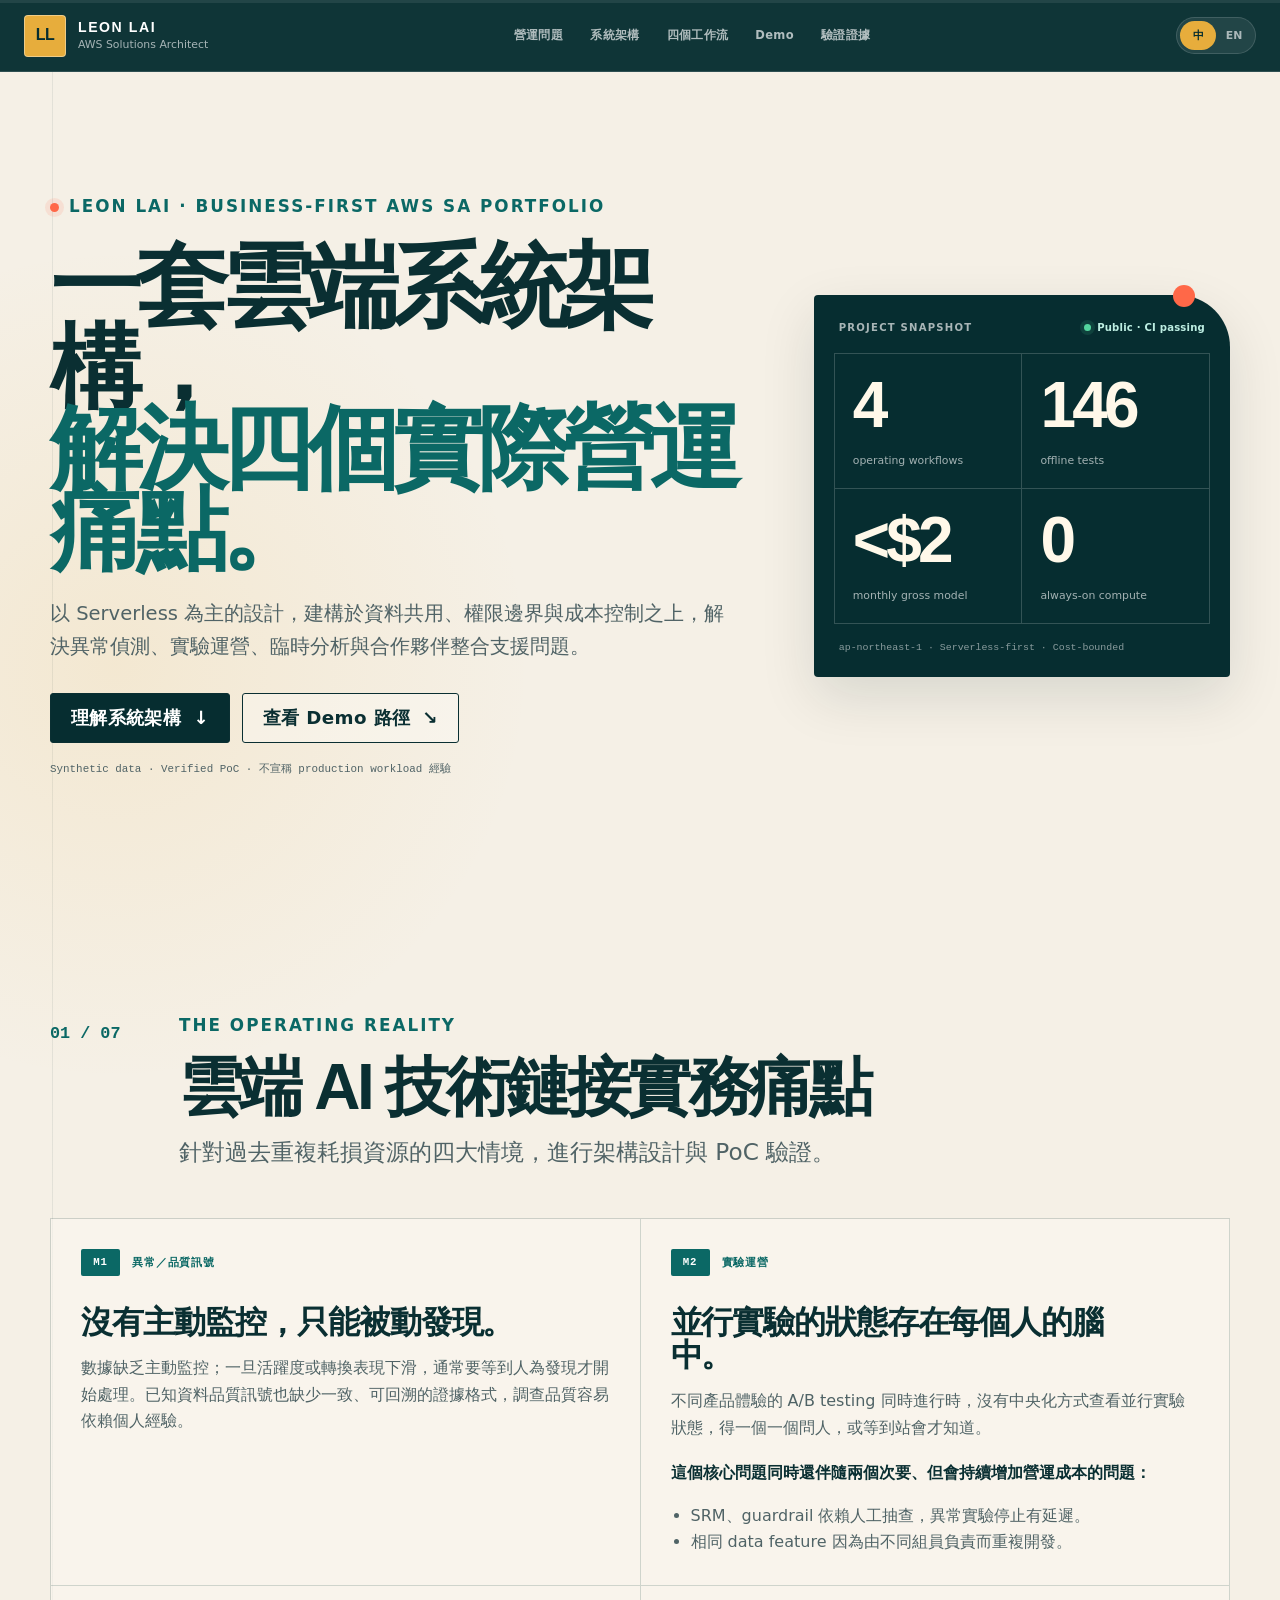
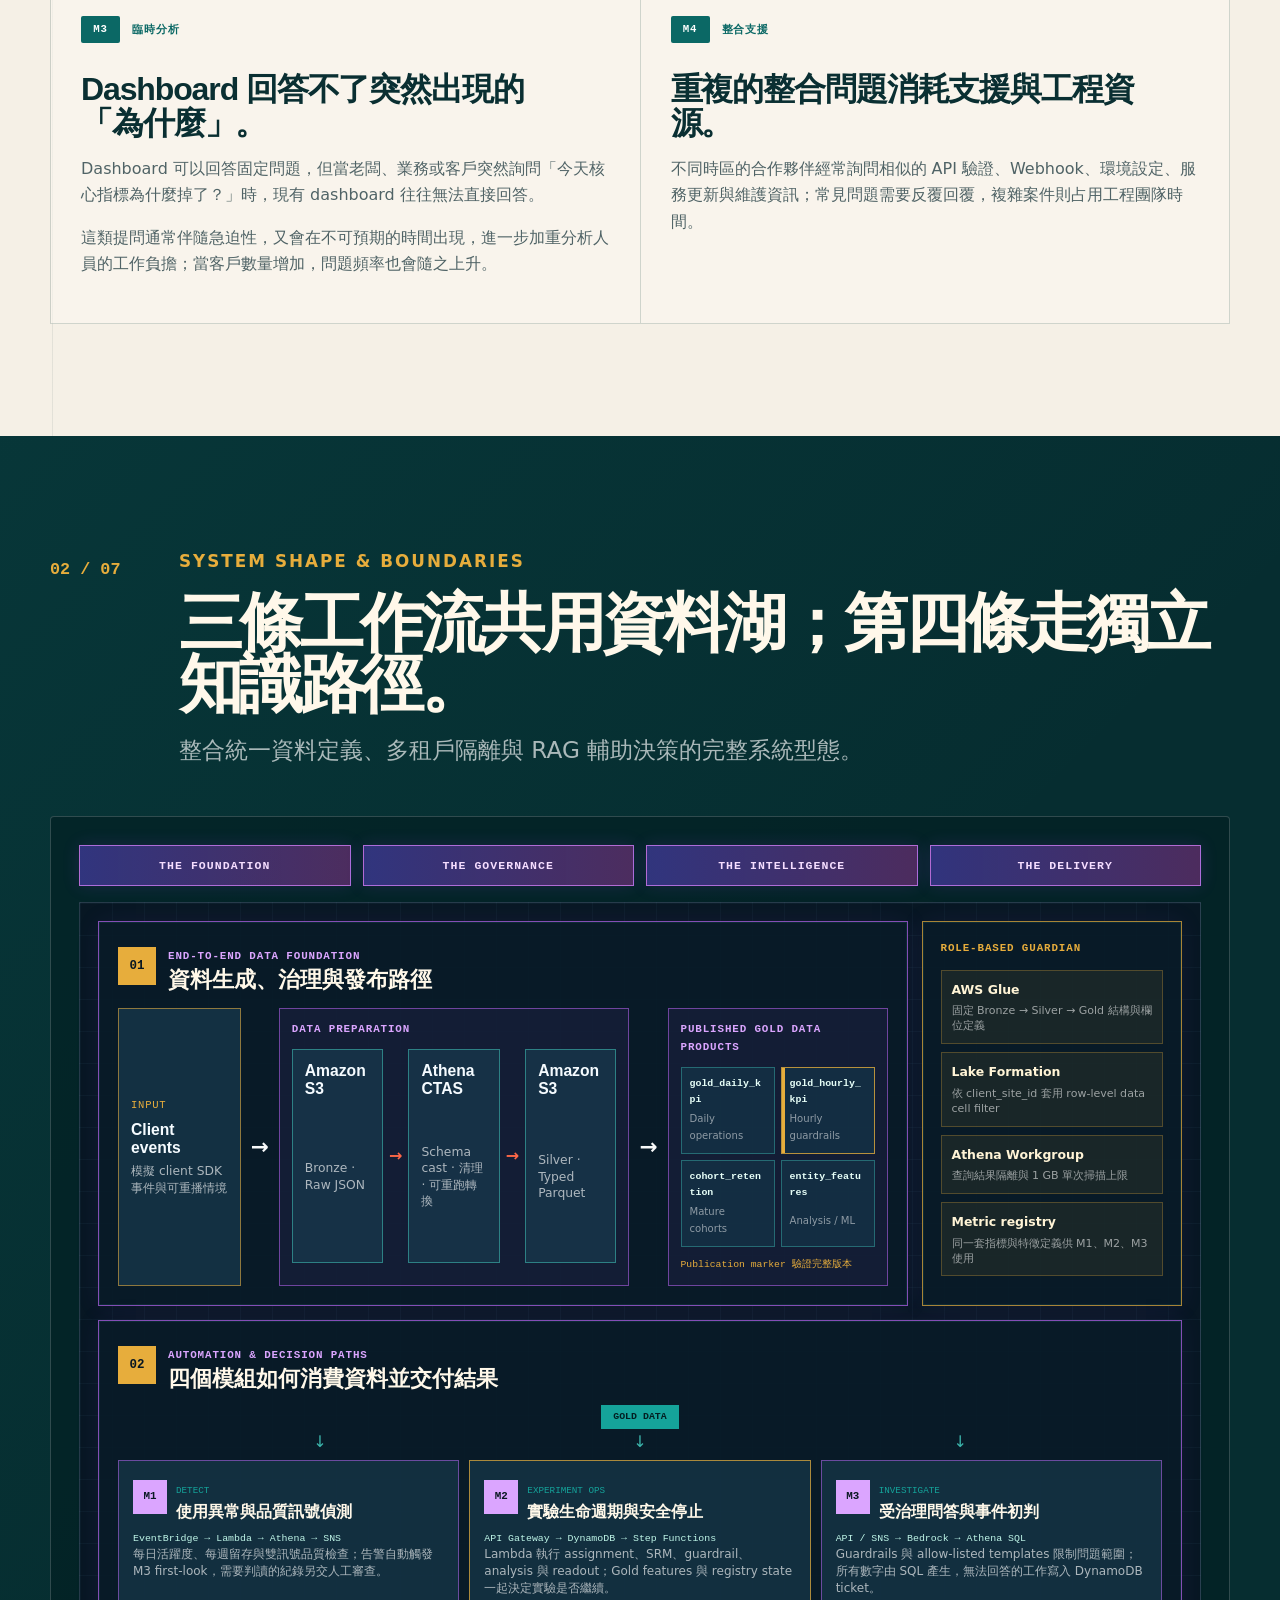
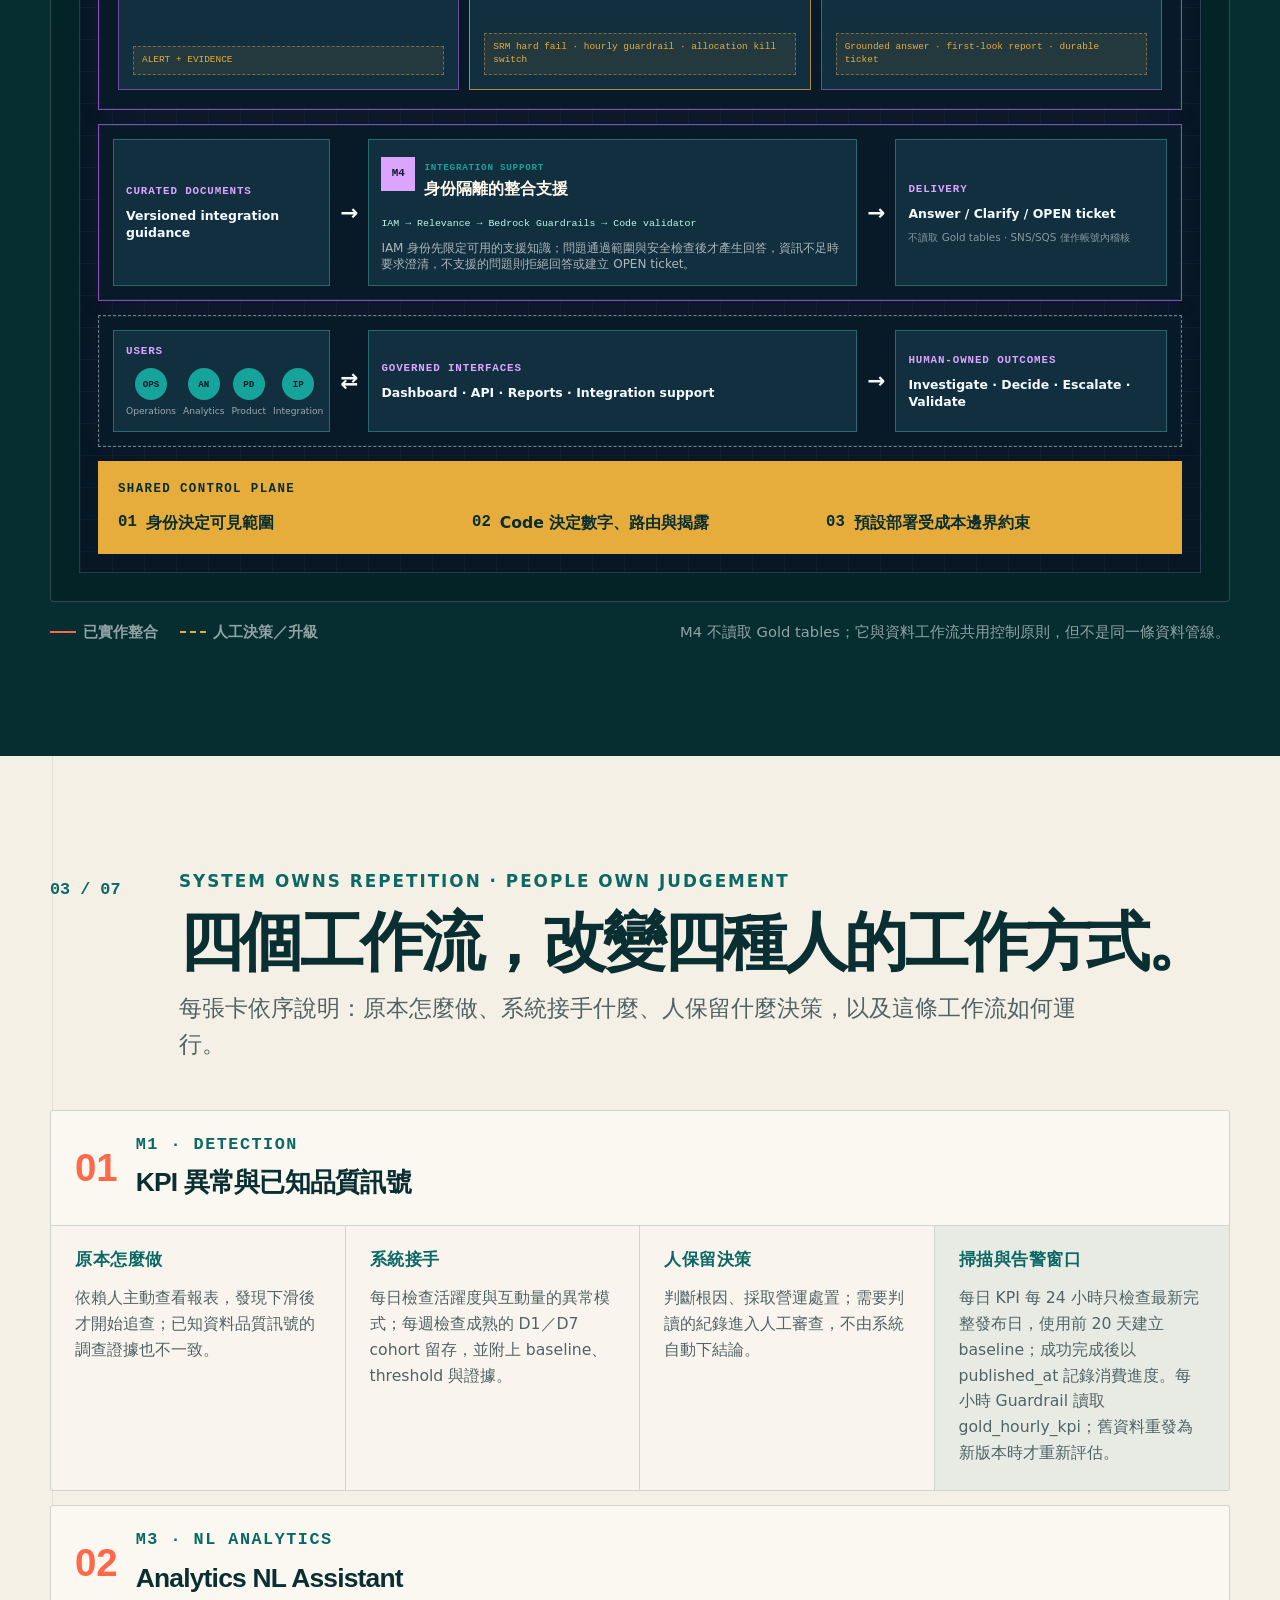
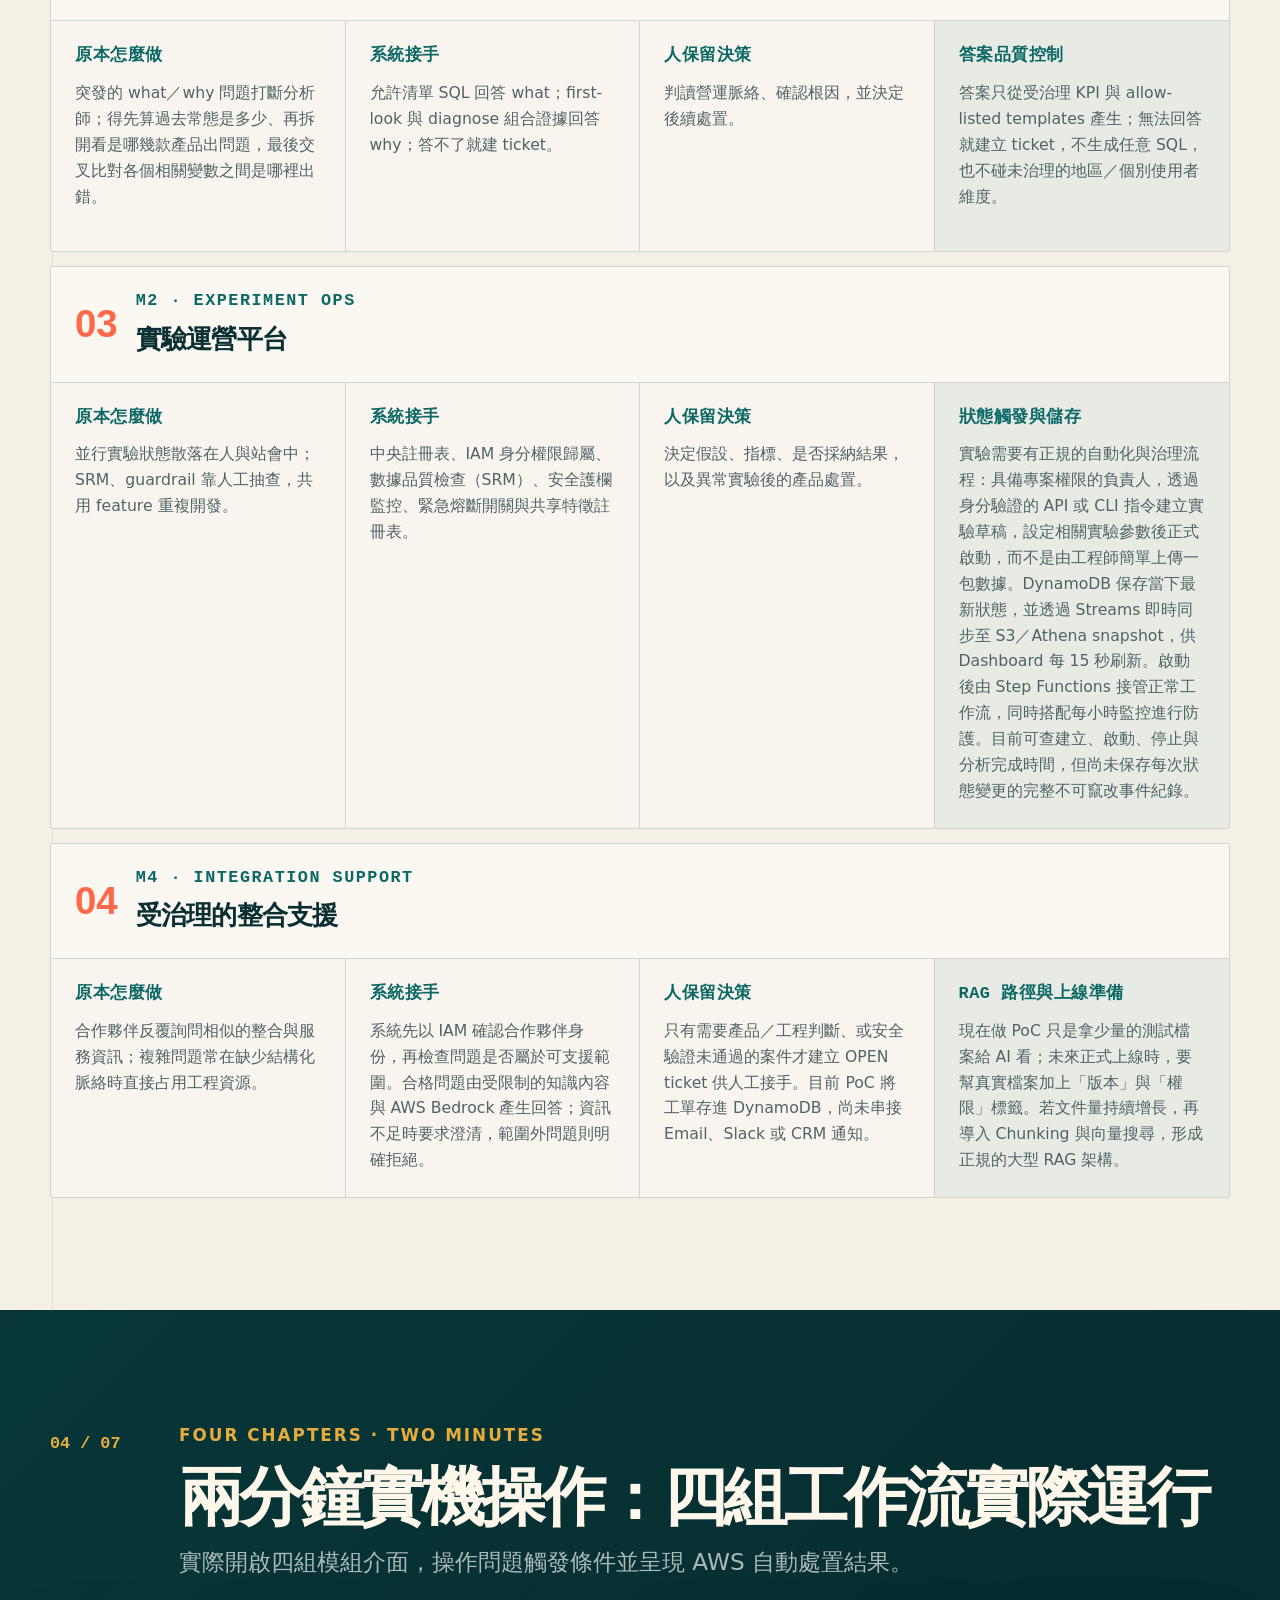
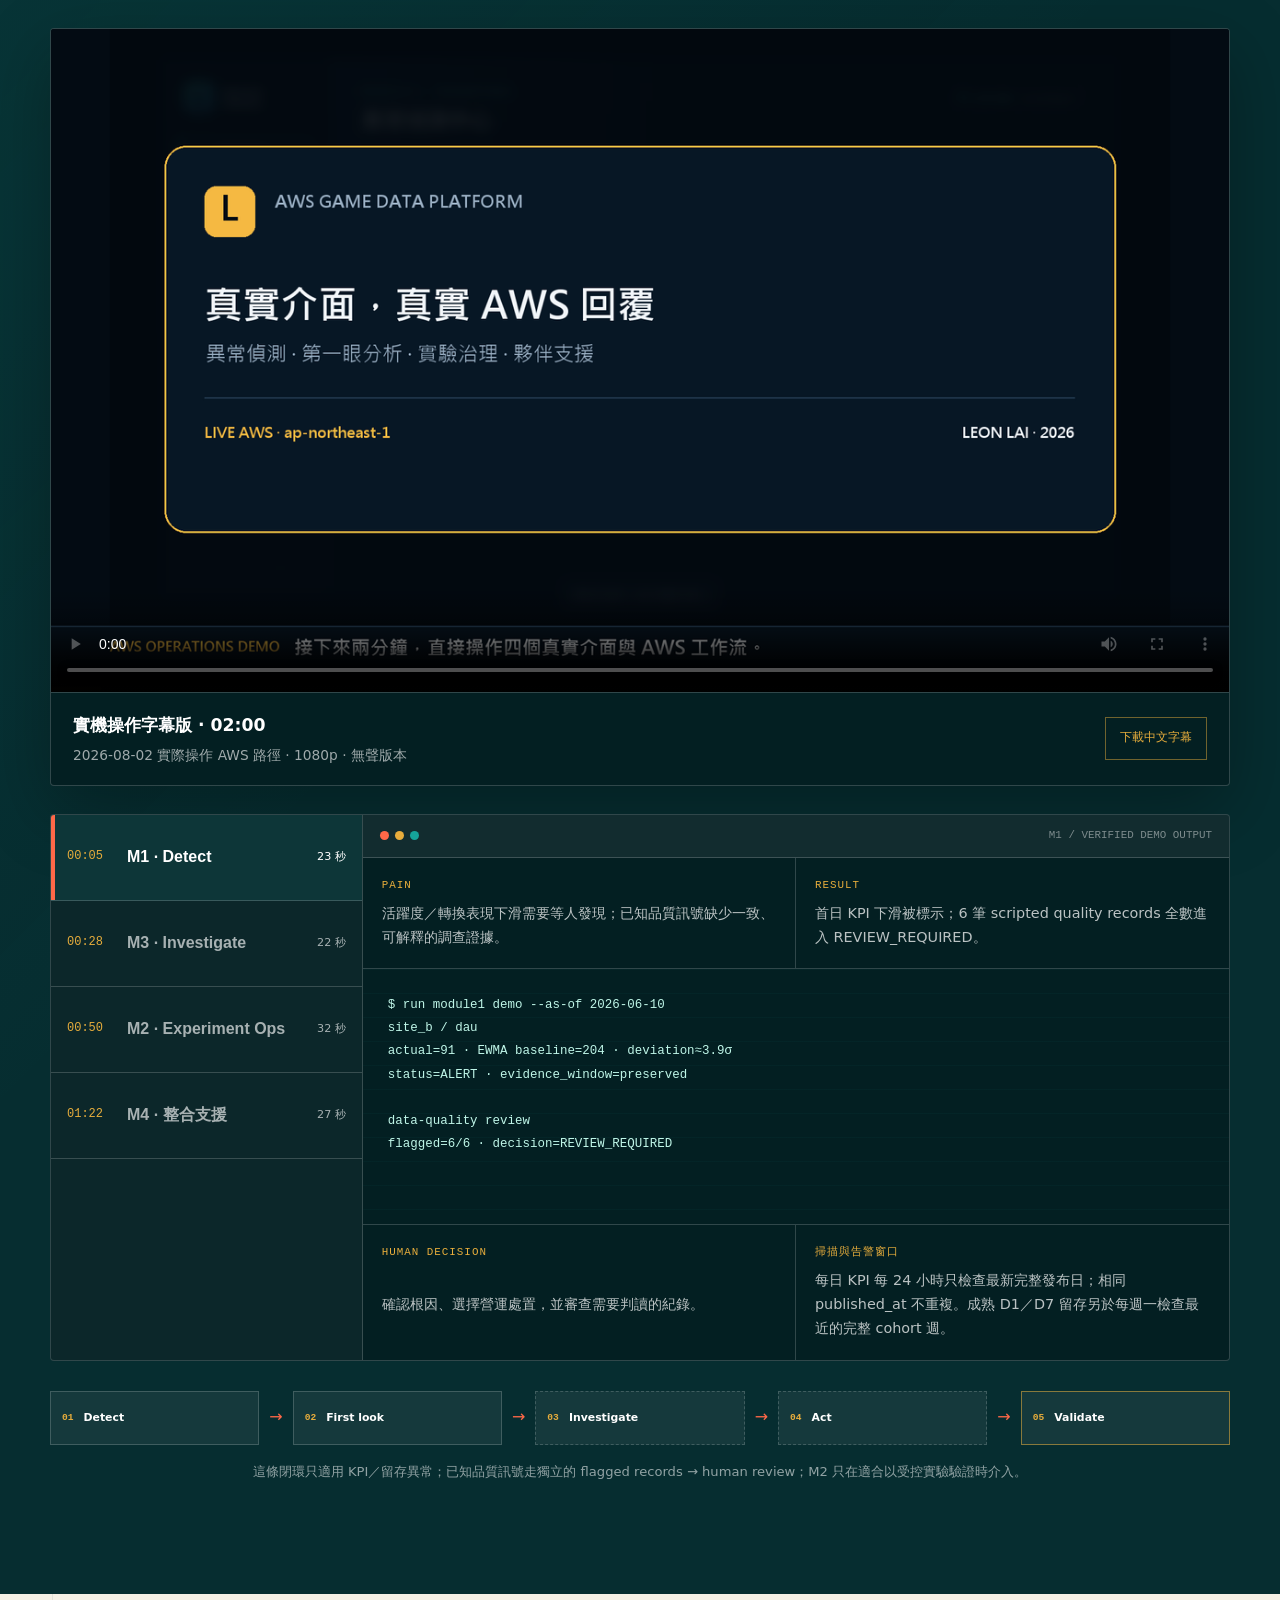
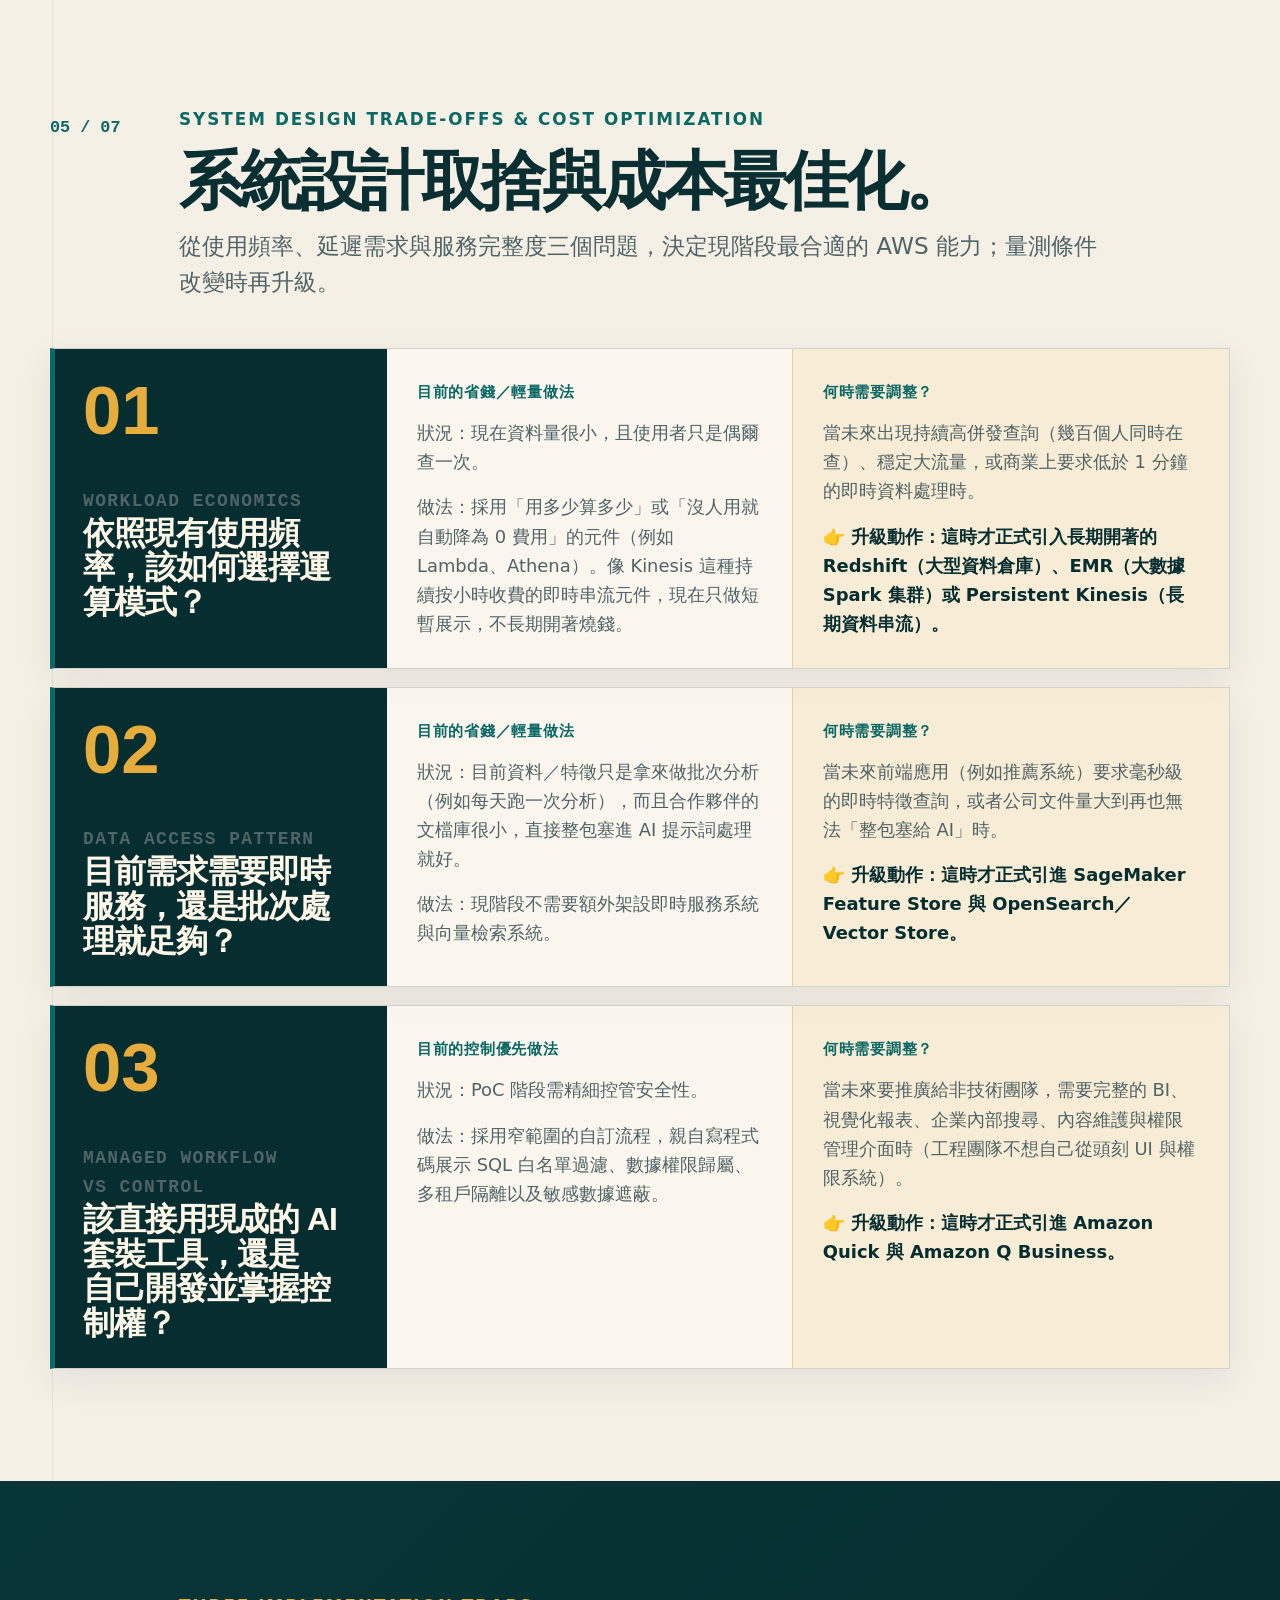
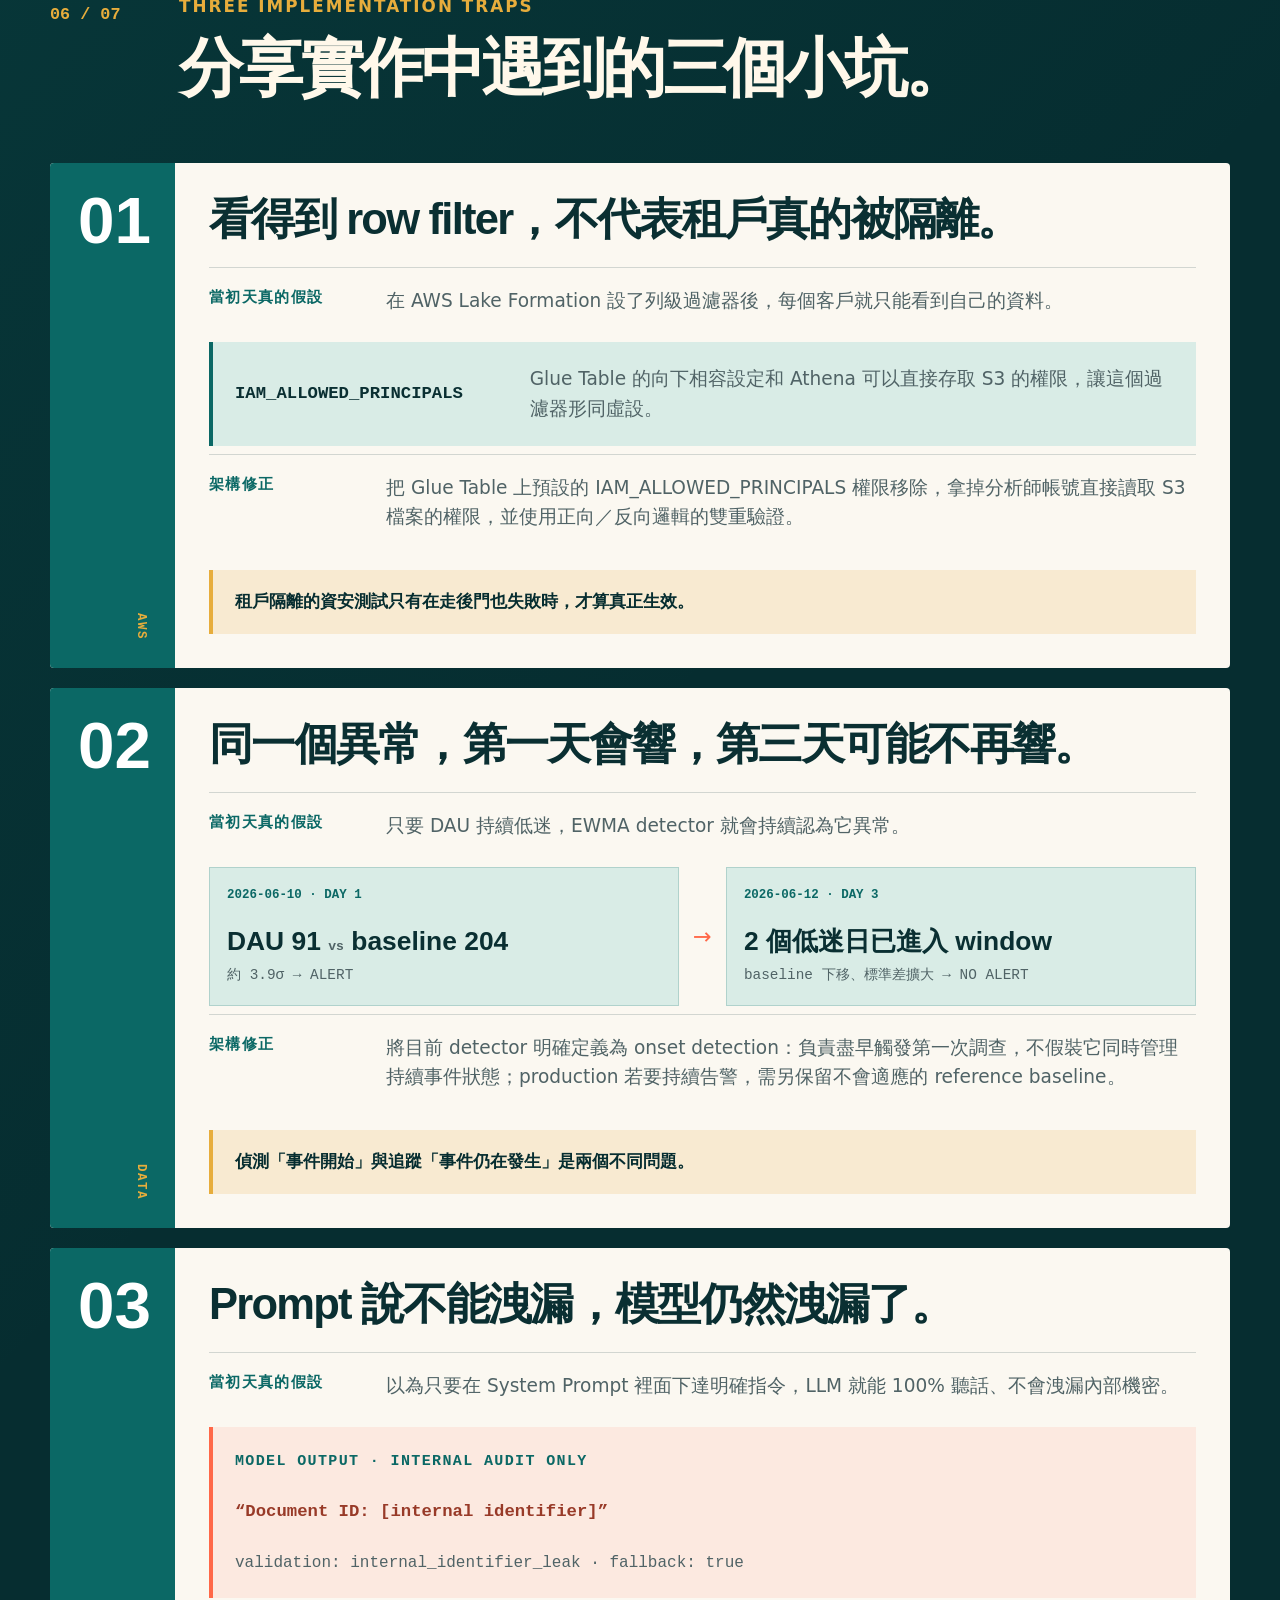
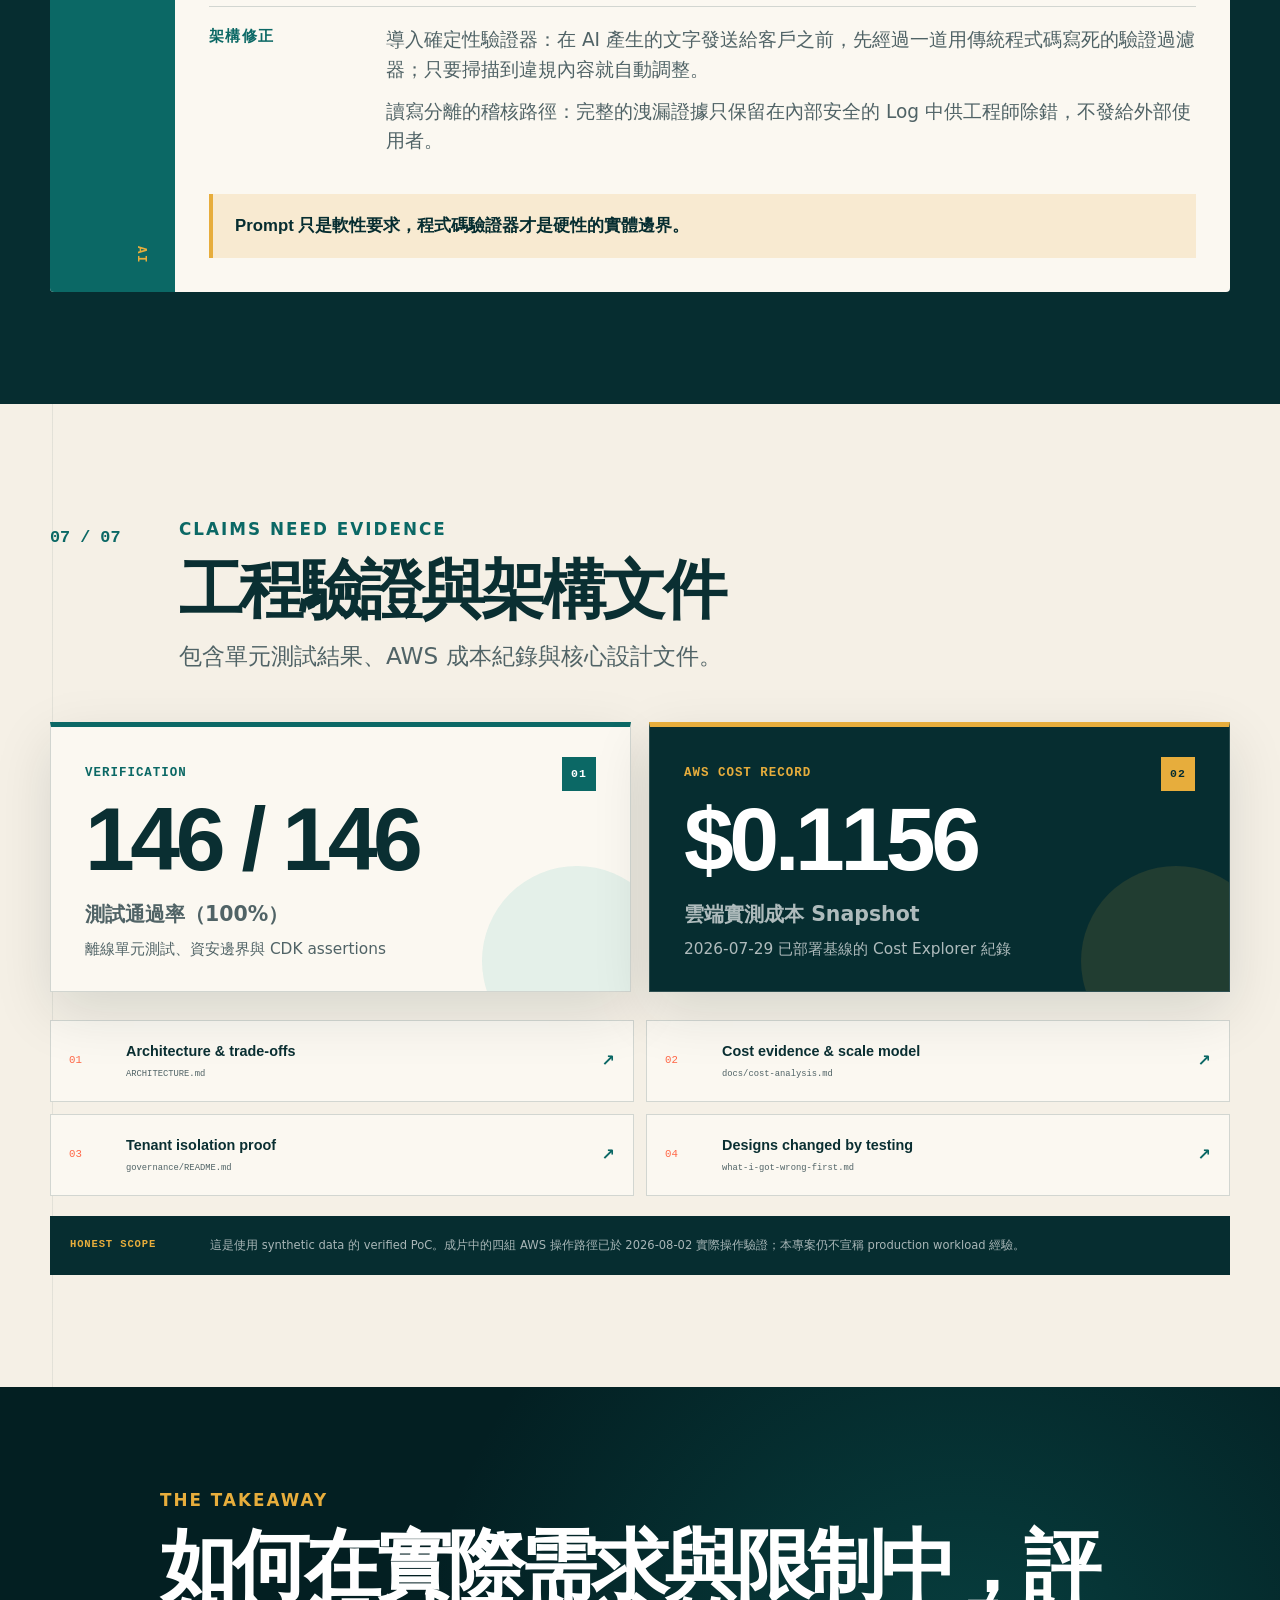
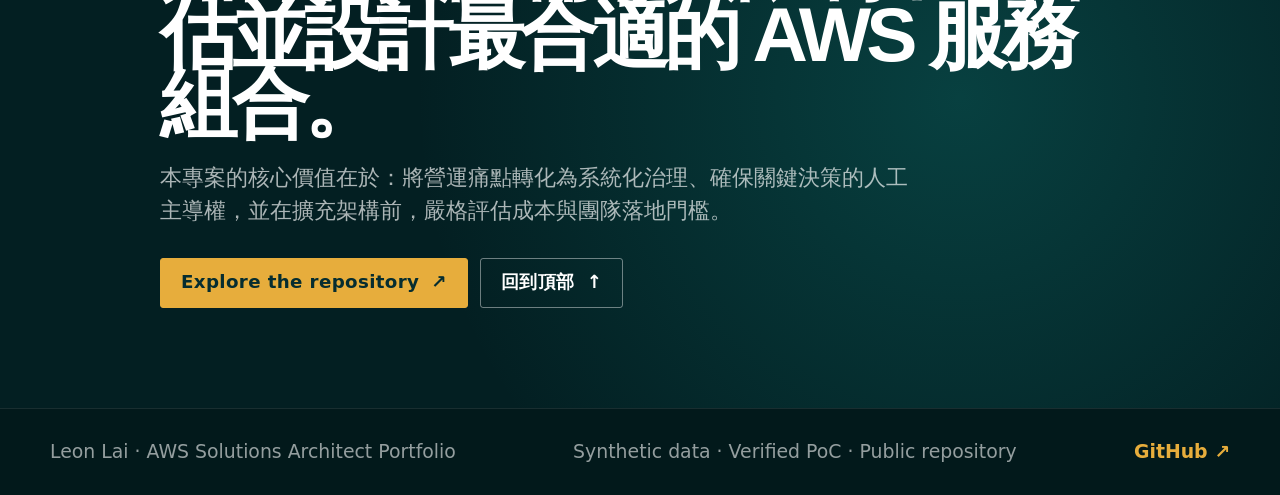
==== commit 0e3195bb: "feat: refresh neutral architecture demo flows" ====
--- a/site/index.html
+++ b/site/index.html
@@ -68,7 +68,7 @@
             <em data-i18n="heroTitle2">解決四個實際營運痛點。</em>
           </h1>
           <p class="hero-lede" data-i18n="heroLede">
-            以 Serverless 為主的設計，建構於資料共用、權限邊界與成本控制之上，解決異常偵測、實驗運營、臨時分析與技術文件指引問題。
+            以 Serverless 為主的設計，建構於資料共用、權限邊界與成本控制之上，解決異常偵測、實驗運營、臨時分析與合作夥伴整合支援問題。
           </p>
           <div class="hero-actions">
             <a class="button button-primary" href="#architecture">
@@ -176,11 +176,11 @@
           <article class="problem-card reveal">
             <div class="problem-topline">
               <span class="module-token">M4</span>
-              <span data-i18n="m4Short">技術文件指引</span>
-            </div>
-            <h3 data-i18n="p4Title">重複性文件查找消耗整合與開發資源。</h3>
+              <span data-i18n="m4Short">整合支援</span>
+            </div>
+            <h3 data-i18n="p4Title">重複的整合問題消耗支援與工程資源。</h3>
             <p data-i18n="p4Body">
-              不同時區的合作夥伴經常反覆查找相似的 API 驗證、Webhook 與環境設定；常見問題需要重複說明，資訊不足的案件則缺少結構化脈絡才轉交工程團隊。
+              不同時區的合作夥伴經常詢問相似的 API 驗證、Webhook、環境設定、服務更新與維護資訊；常見問題需要反覆回覆，複雜案件則占用工程團隊時間。
             </p>
           </article>
         </div>
@@ -290,13 +290,13 @@
                 </div>
               </section>
 
-              <section class="knowledge-lane" aria-label="Separate knowledge path">
+              <section class="knowledge-lane" aria-label="Separate integration support path">
                 <div class="knowledge-source"><small>CURATED DOCUMENTS</small><b>Versioned integration guidance</b></div>
                 <i aria-hidden="true">→</i>
                 <article class="knowledge-agent">
-                  <header><b>M4</b><div><small>KNOWLEDGE</small><h4 data-i18n="architectureM4Title">身份隔離的技術文件助理</h4></div></header>
+                  <header><b>M4</b><div><small>INTEGRATION SUPPORT</small><h4 data-i18n="architectureM4Title">身份隔離的整合支援</h4></div></header>
                   <p>IAM → Relevance → Bedrock Guardrails → Code validator</p>
-                  <span data-i18n="architectureM4Body">IAM 身份先選定可讀文件範圍；相關性與 code validator 通過才回覆，否則澄清或建立 OPEN ticket。</span>
+                    <span data-i18n="architectureM4Body">IAM 身份先限定可用的支援知識；問題通過範圍與安全檢查後才產生回答，資訊不足時要求澄清，不支援的問題則拒絕回答或建立 OPEN ticket。</span>
                 </article>
                 <i aria-hidden="true">→</i>
                 <div class="knowledge-output"><small>DELIVERY</small><b>Answer / Clarify / OPEN ticket</b><span data-i18n="architectureM4Branch">不讀取 Gold tables · SNS/SQS 僅作帳號內稽核</span></div>
@@ -311,7 +311,7 @@
                   <span><b>IP</b><i>Integration</i></span>
                 </div>
                 <i aria-hidden="true">⇄</i>
-                <div class="interface-group"><small>GOVERNED INTERFACES</small><b>Dashboard · API · Reports · Knowledge assistant</b></div>
+                <div class="interface-group"><small>GOVERNED INTERFACES</small><b>Dashboard · API · Reports · Integration support</b></div>
                 <i aria-hidden="true">→</i>
                 <div class="decision-group"><small>HUMAN-OWNED OUTCOMES</small><b>Investigate · Decide · Escalate · Validate</b></div>
               </section>
@@ -438,22 +438,22 @@
             <header>
               <span class="workflow-index">04</span>
               <div>
-                <small>M4 · KNOWLEDGE</small>
-                <h3 data-i18n="wf4Title">RAG-style 技術文件助理</h3>
+                <small>M4 · INTEGRATION SUPPORT</small>
+                <h3 data-i18n="wf4Title">受治理的整合支援</h3>
               </div>
             </header>
             <div class="workflow-grid">
               <div>
                 <small data-i18n="beforeLabel">原本怎麼做</small>
-                <p data-i18n="wf4Before">整合團隊重複查找與說明技術文件；資訊不足時，問題缺乏結構化脈絡就轉給工程師。</p>
+                <p data-i18n="wf4Before">合作夥伴反覆詢問相似的整合與服務資訊；複雜問題常在缺少結構化脈絡時直接占用工程資源。</p>
               </div>
               <div>
                 <small data-i18n="systemLabel">系統接手</small>
-                <p data-i18n="wf4System">系統先依 IAM 權限選定可讀取的文檔庫，經相關性門檻過濾後將合格文檔交給 AWS Bedrock 產生解答；若文檔資料不足，則請使用者澄清說明或自動開單轉人工處理。</p>
+                <p data-i18n="wf4System">系統先以 IAM 確認合作夥伴身份，再檢查問題是否屬於可支援範圍。合格問題由受限制的知識內容與 AWS Bedrock 產生回答；資訊不足時要求澄清，範圍外問題則明確拒絕。</p>
               </div>
               <div>
                 <small data-i18n="humanLabel">人保留決策</small>
-                <p data-i18n="wf4Human">當文檔無法回答、AI 回覆未通過安全驗證，或案件需要產品／工程判斷時，系統會建立 OPEN ticket 供人工接手。目前 PoC 只將工單存進 DynamoDB，尚未串接 Email、Slack 或 CRM 通知。</p>
+                <p data-i18n="wf4Human">只有需要產品／工程判斷、或安全驗證未通過的案件才建立 OPEN ticket 供人工接手。目前 PoC 將工單存進 DynamoDB，尚未串接 Email、Slack 或 CRM 通知。</p>
               </div>
               <div class="operating-detail">
                 <small data-i18n="wf4RagLabel">RAG 路徑與上線準備</small>
@@ -521,7 +521,7 @@
               </button>
               <button type="button" role="tab" aria-selected="false" data-demo="m4" aria-controls="demo-panel">
                 <span>01:22</span>
-                <b data-i18n="demoM4">M4 · Knowledge</b>
+                <b data-i18n="demoM4">M4 · 整合支援</b>
                 <small data-i18n="demoM4Time">27 sec</small>
               </button>
             </div>
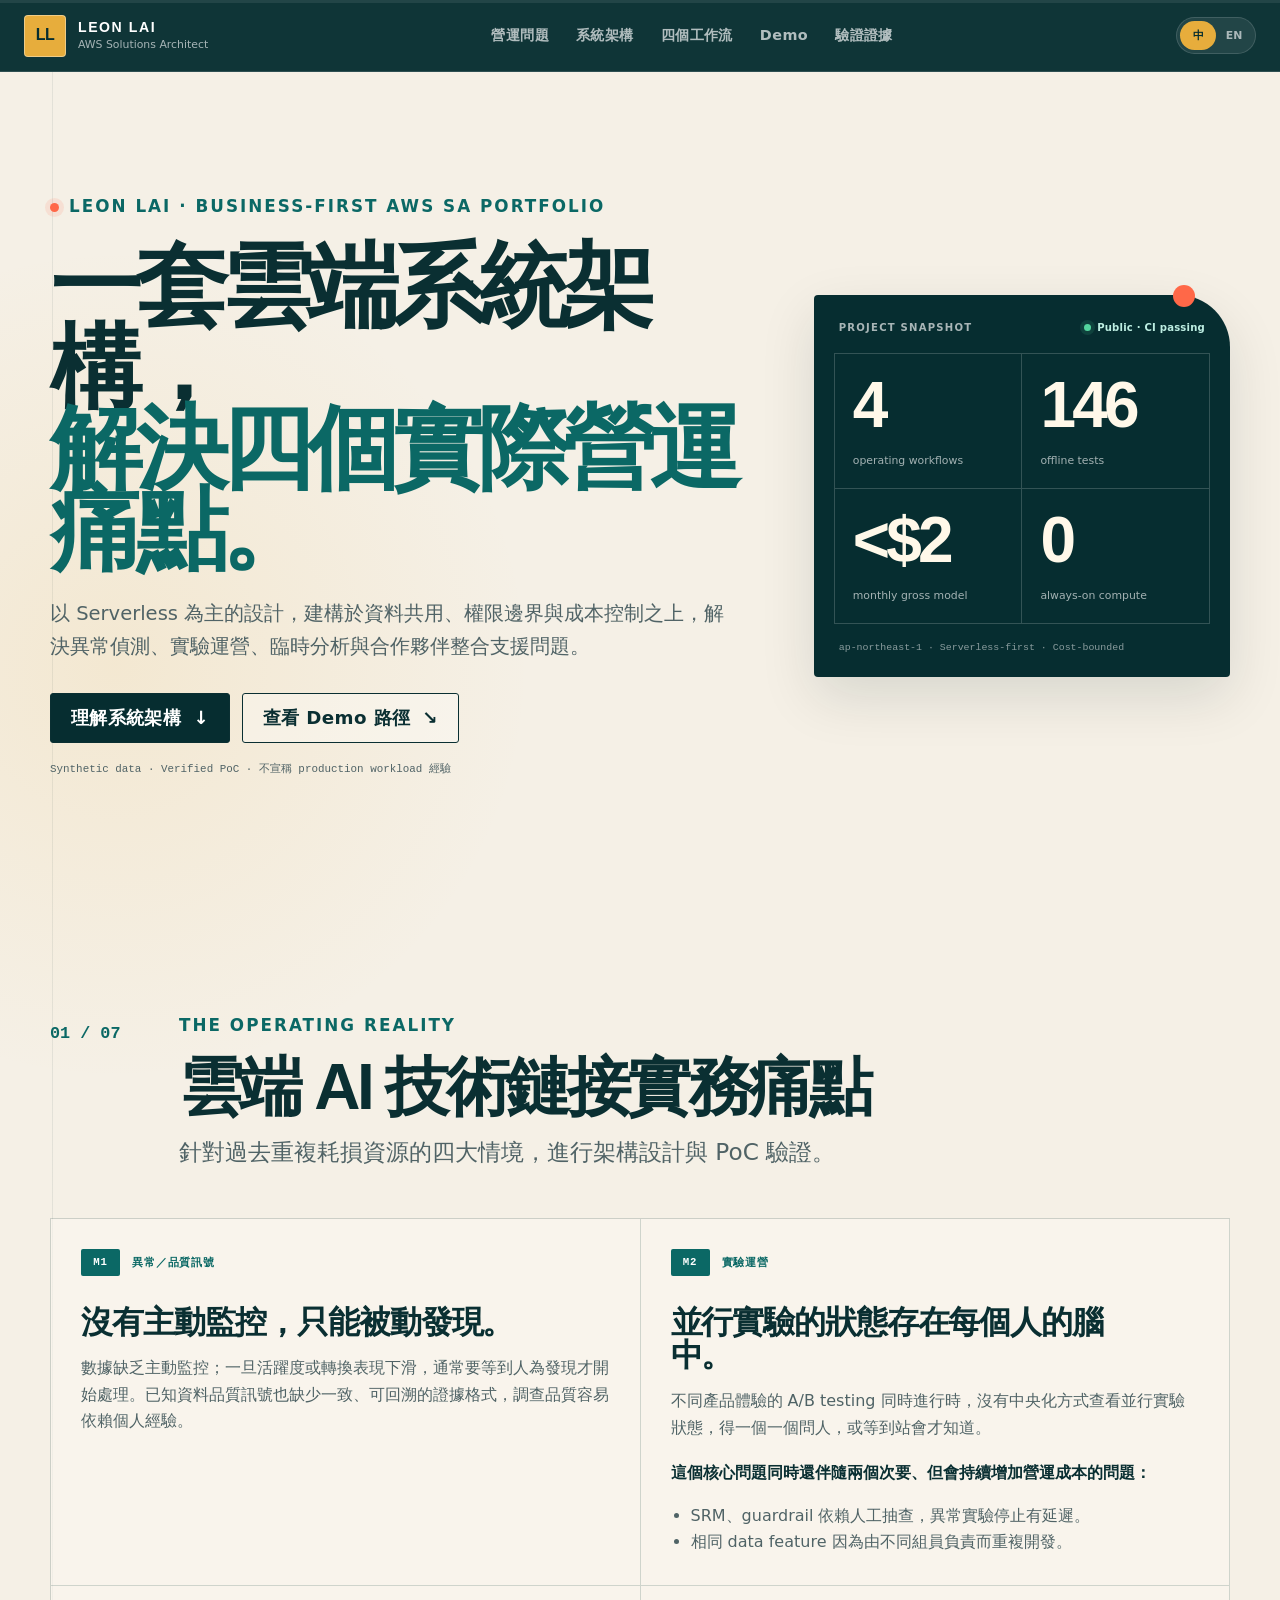
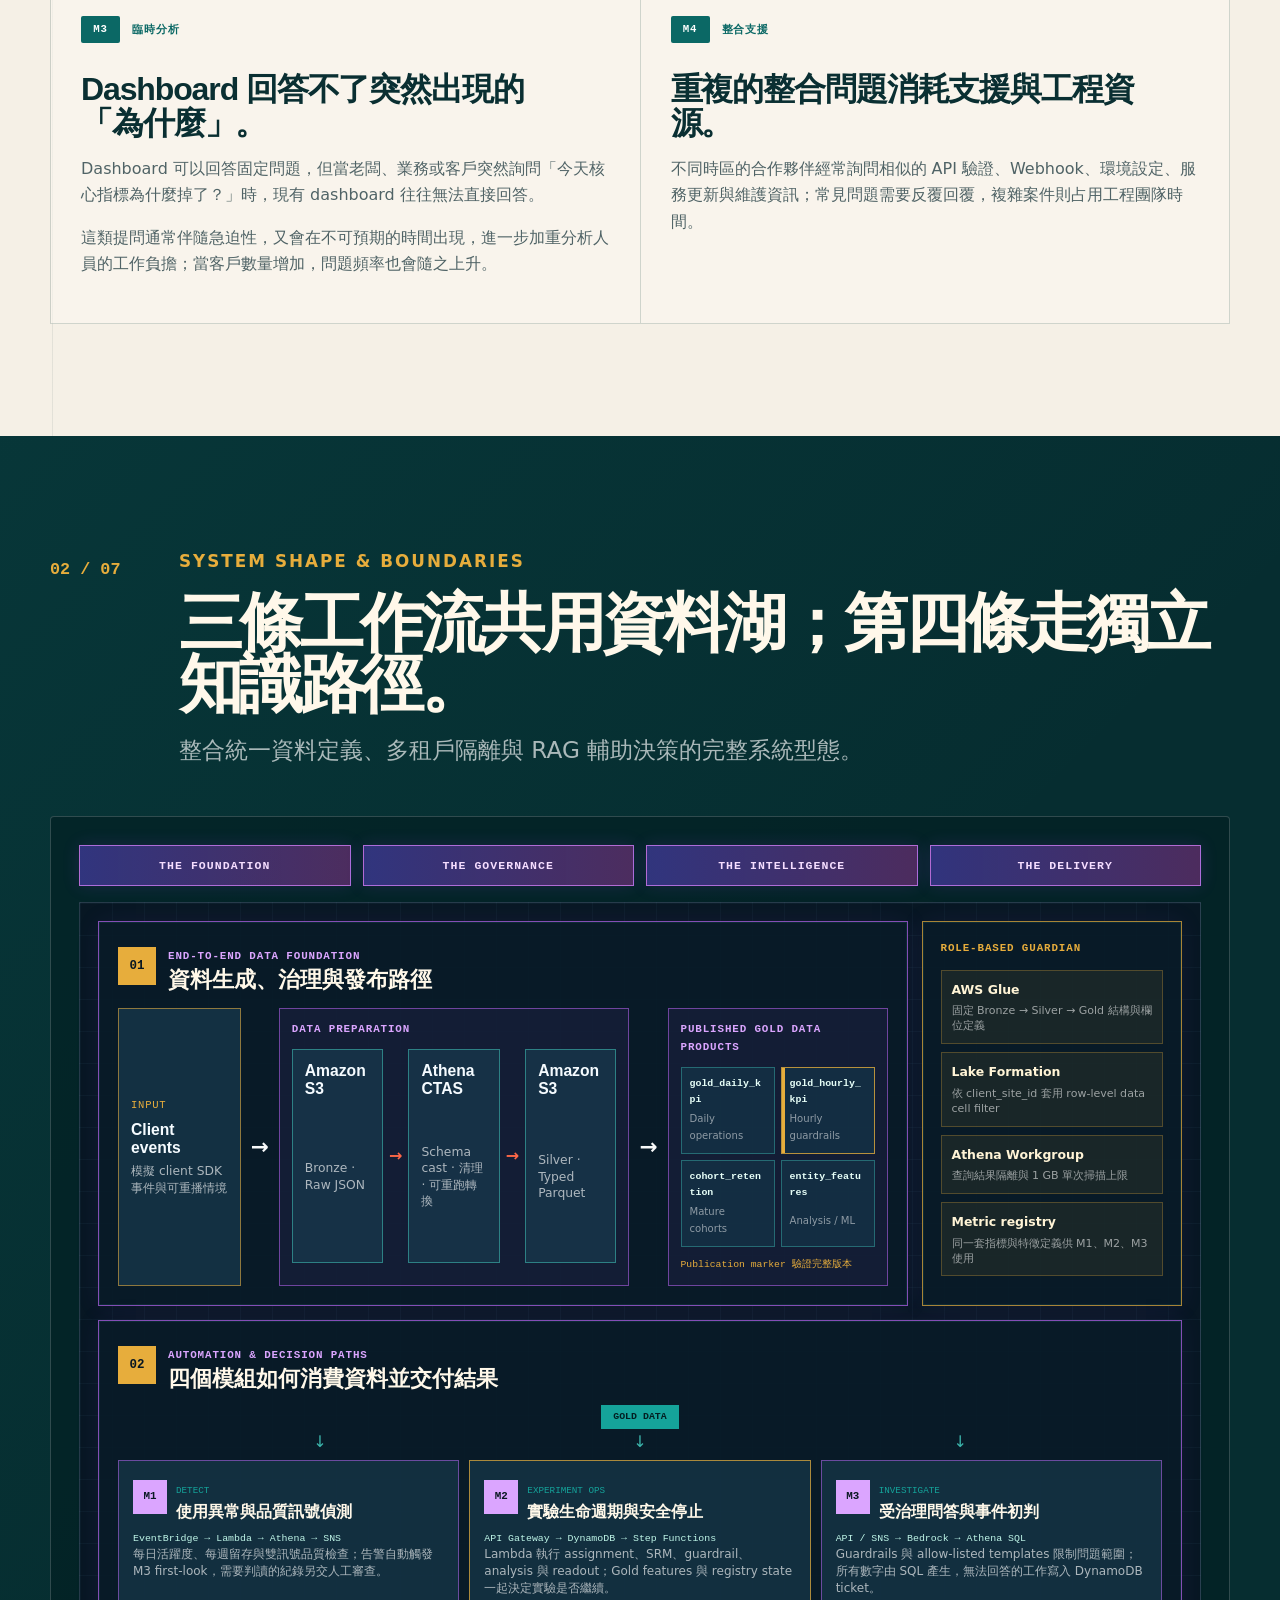
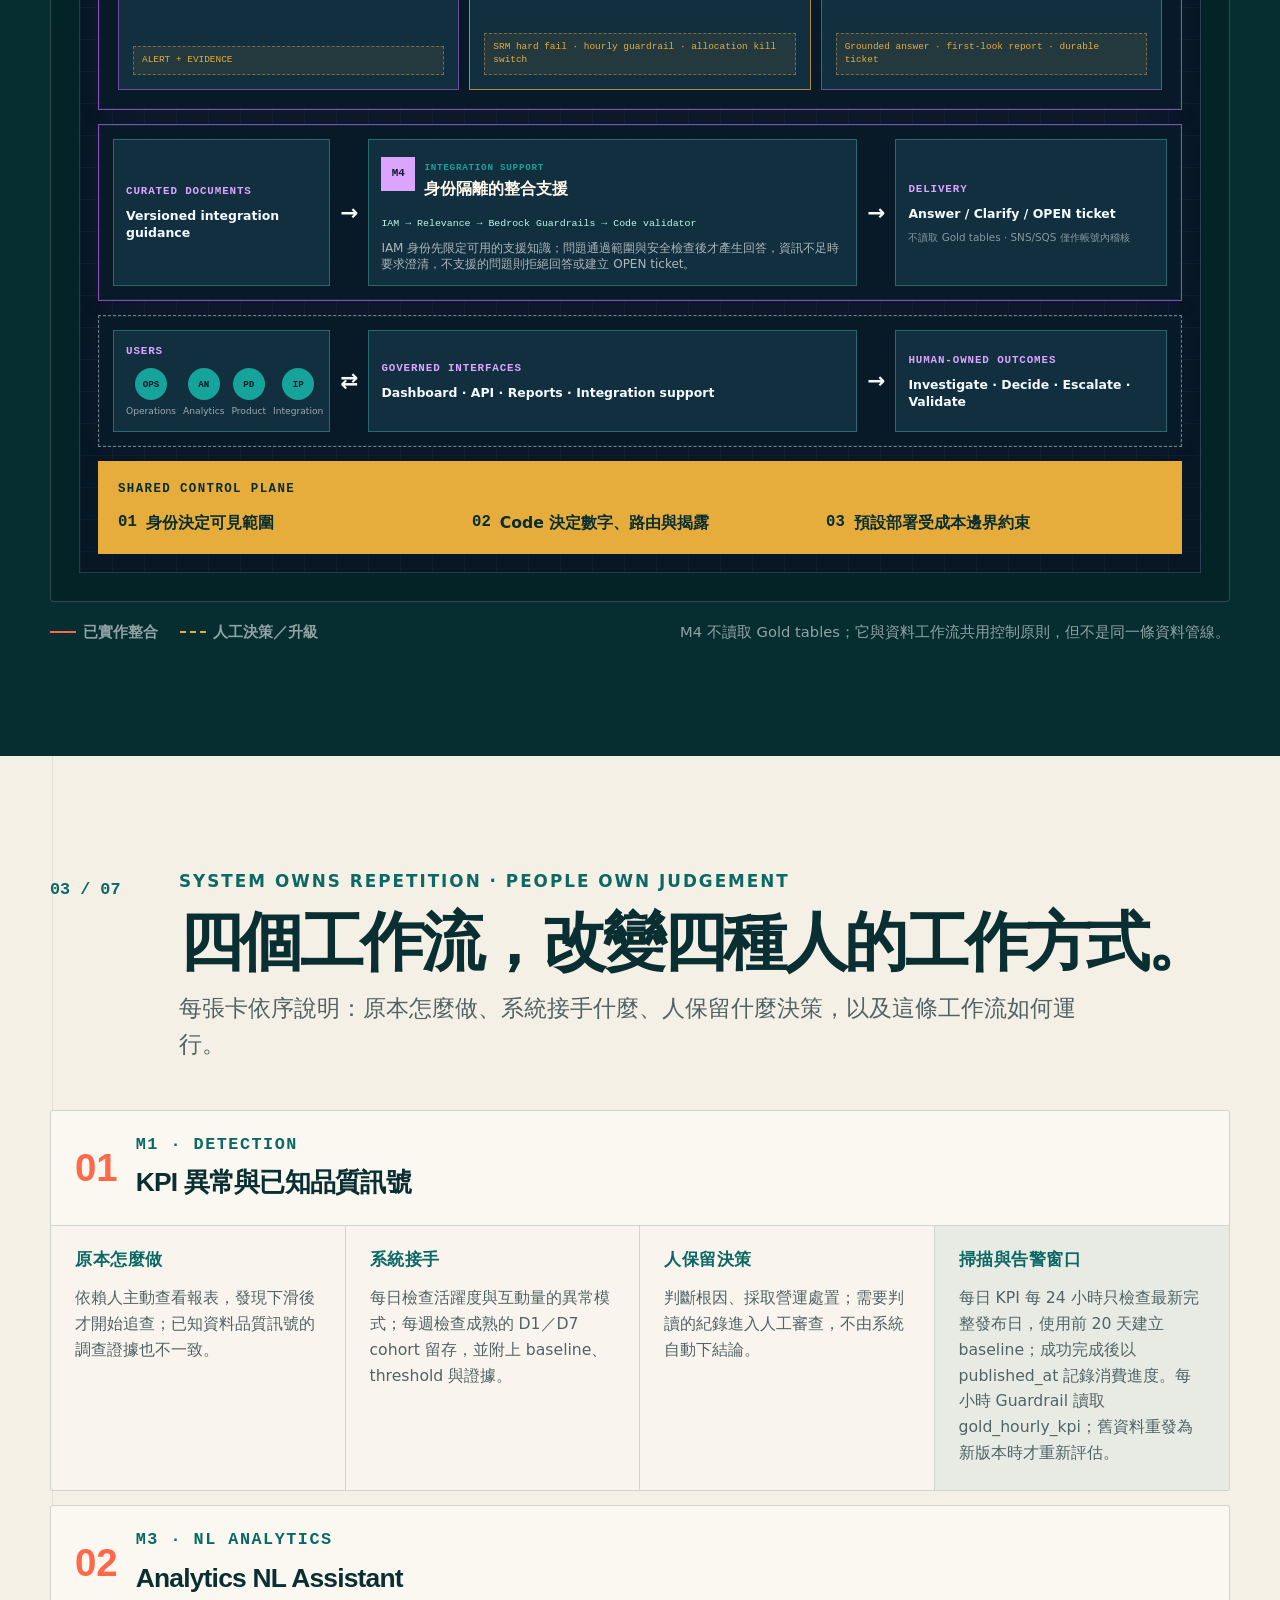
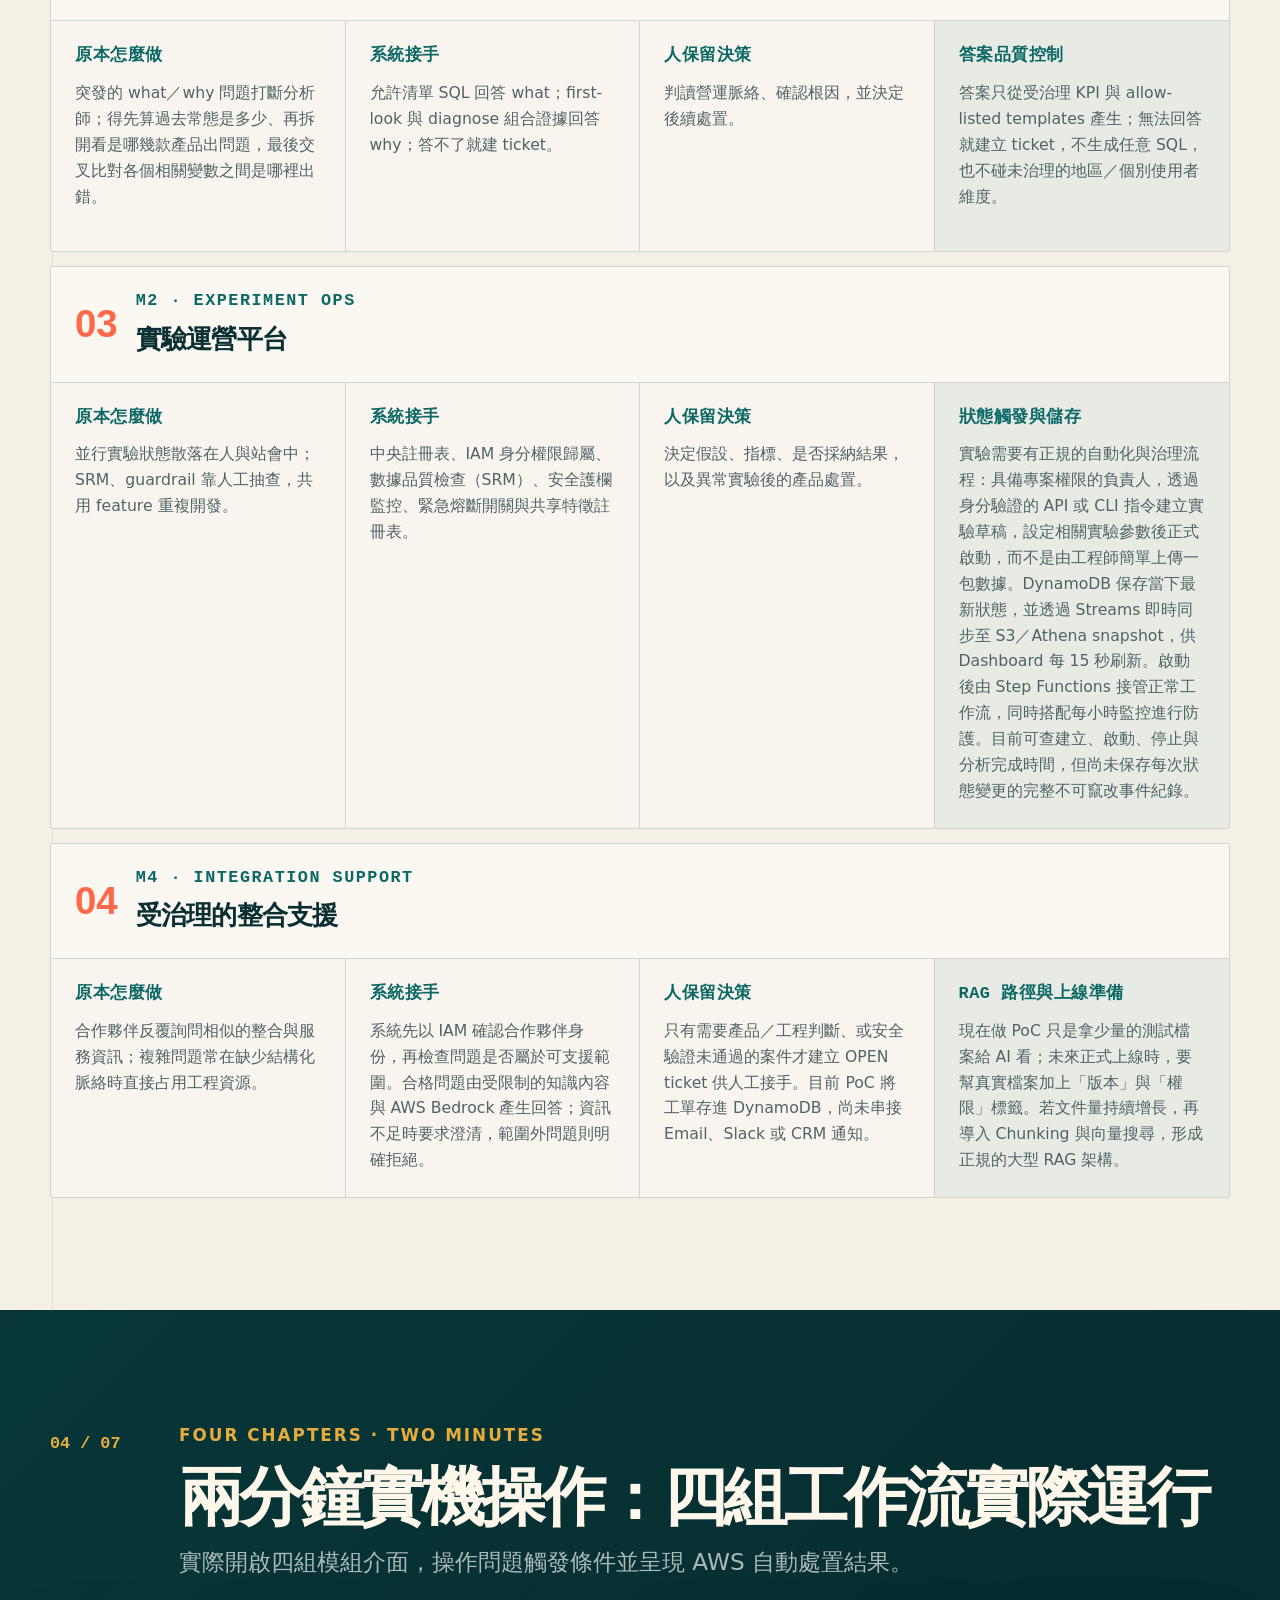
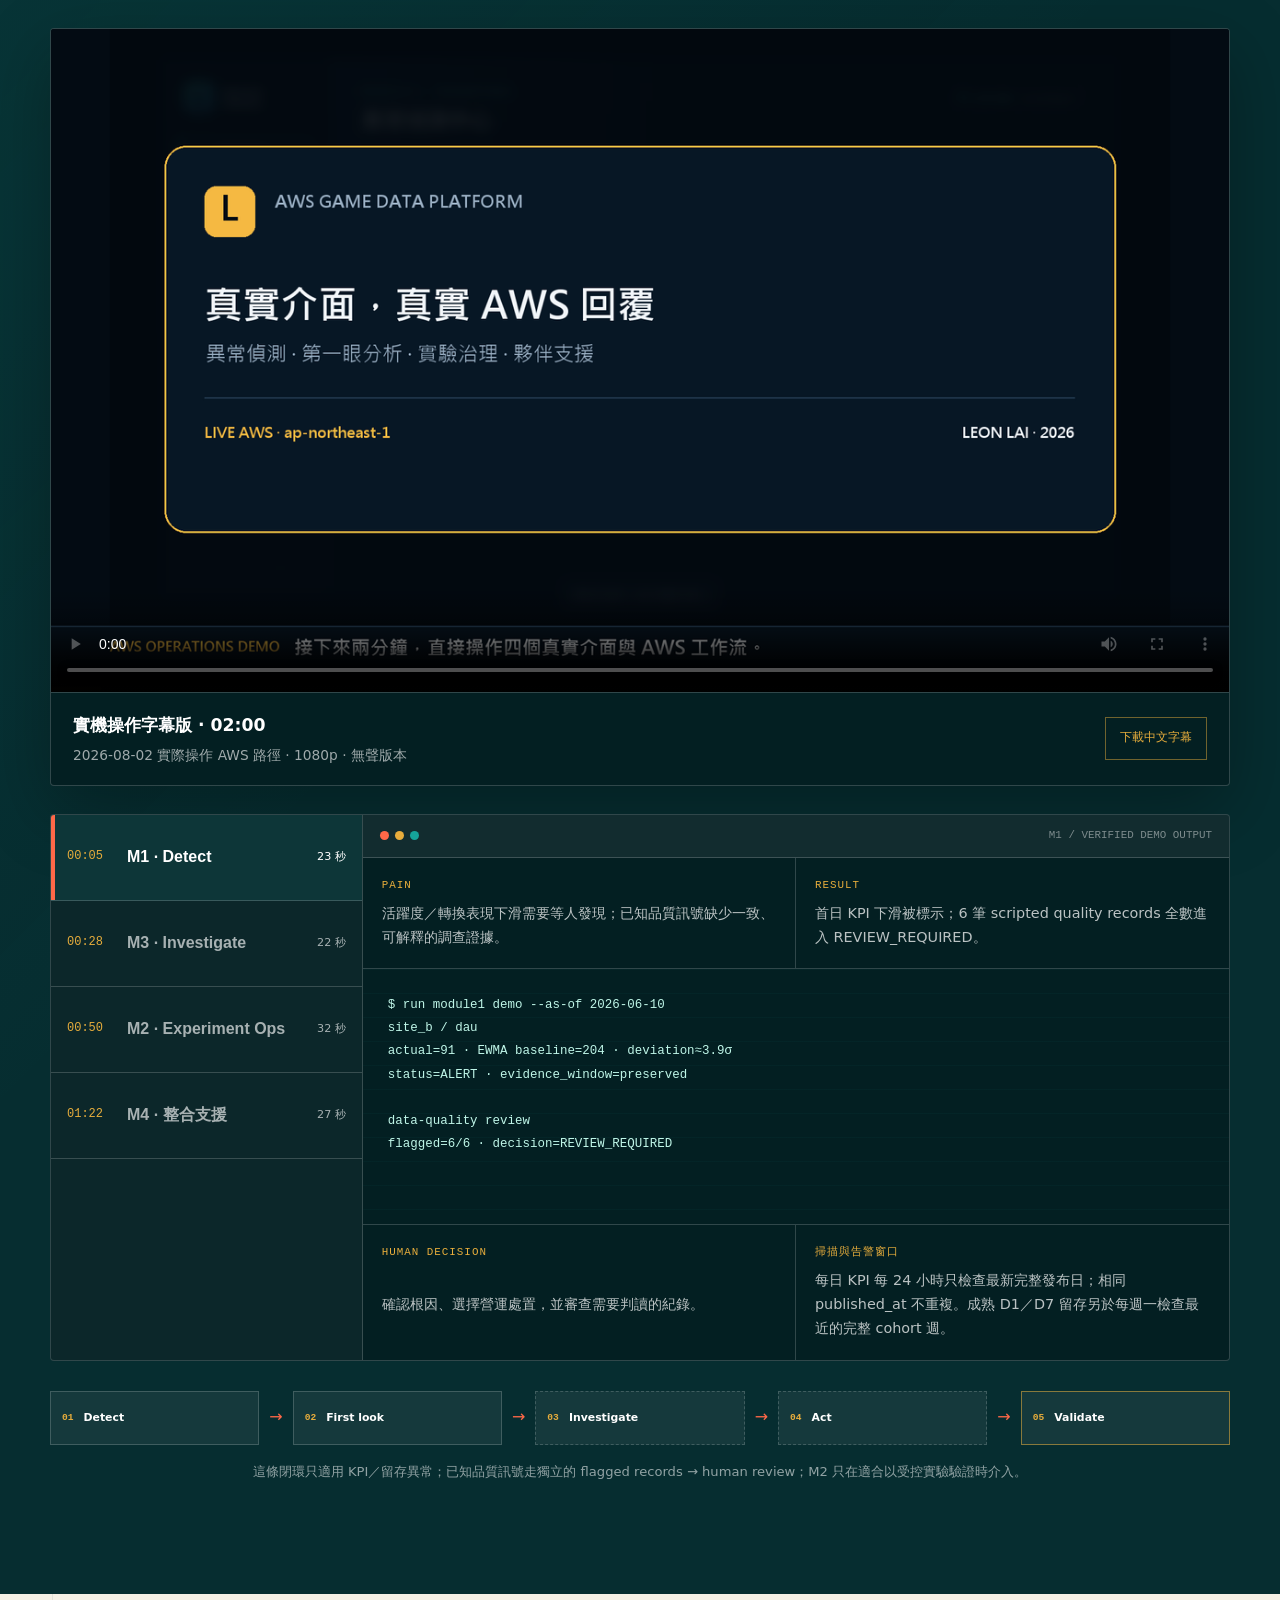
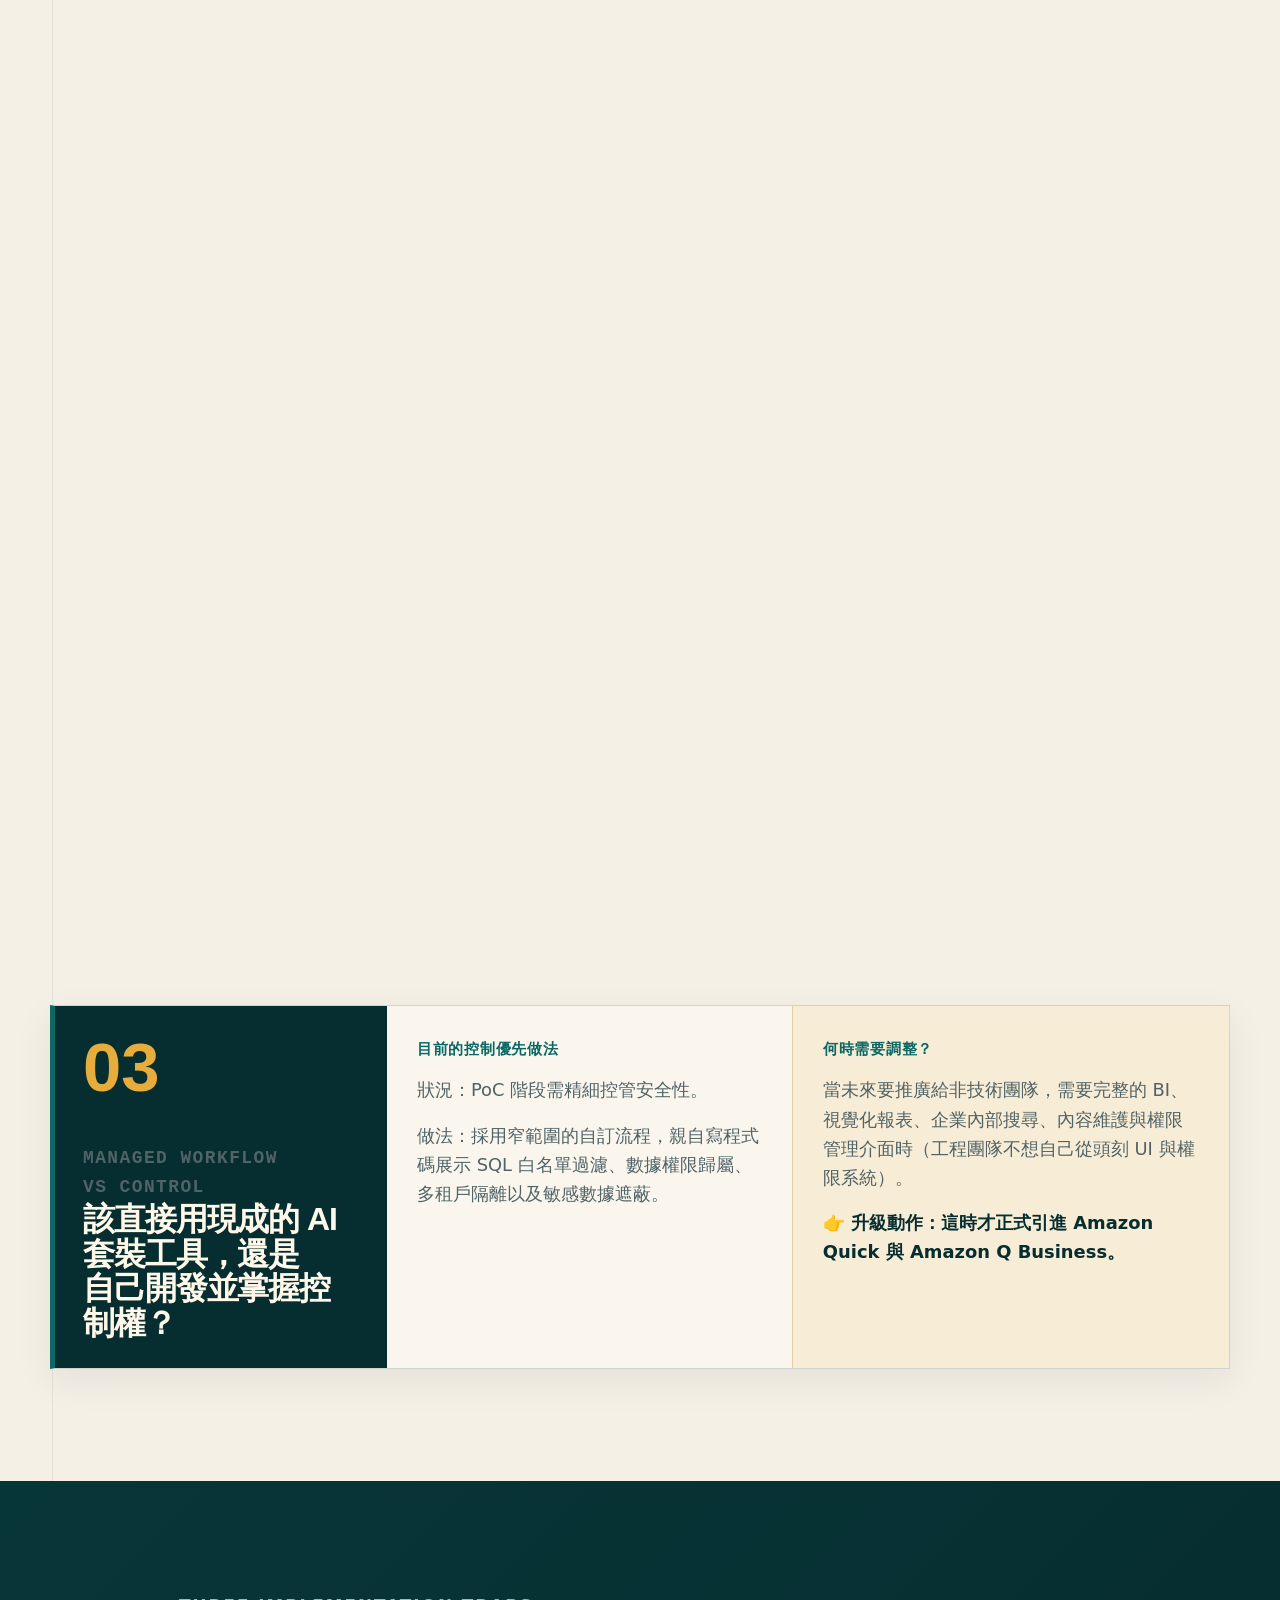
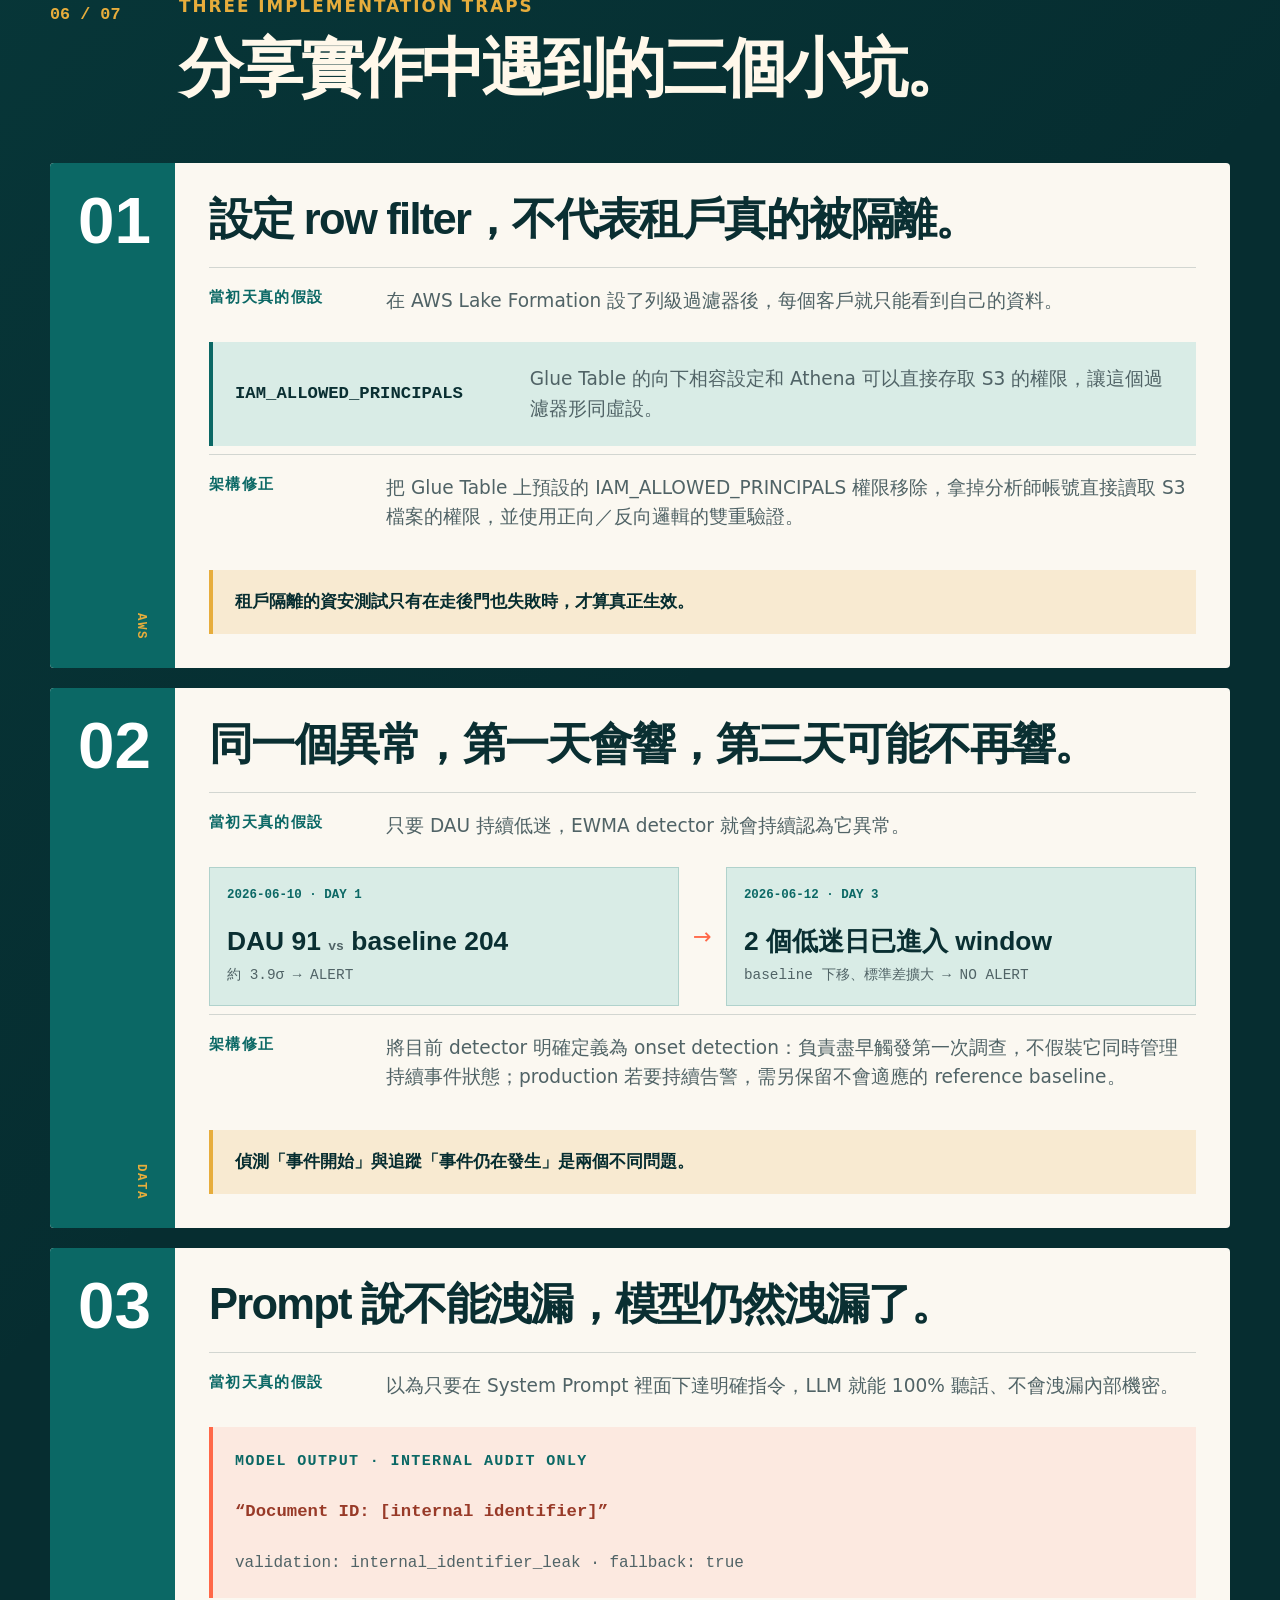
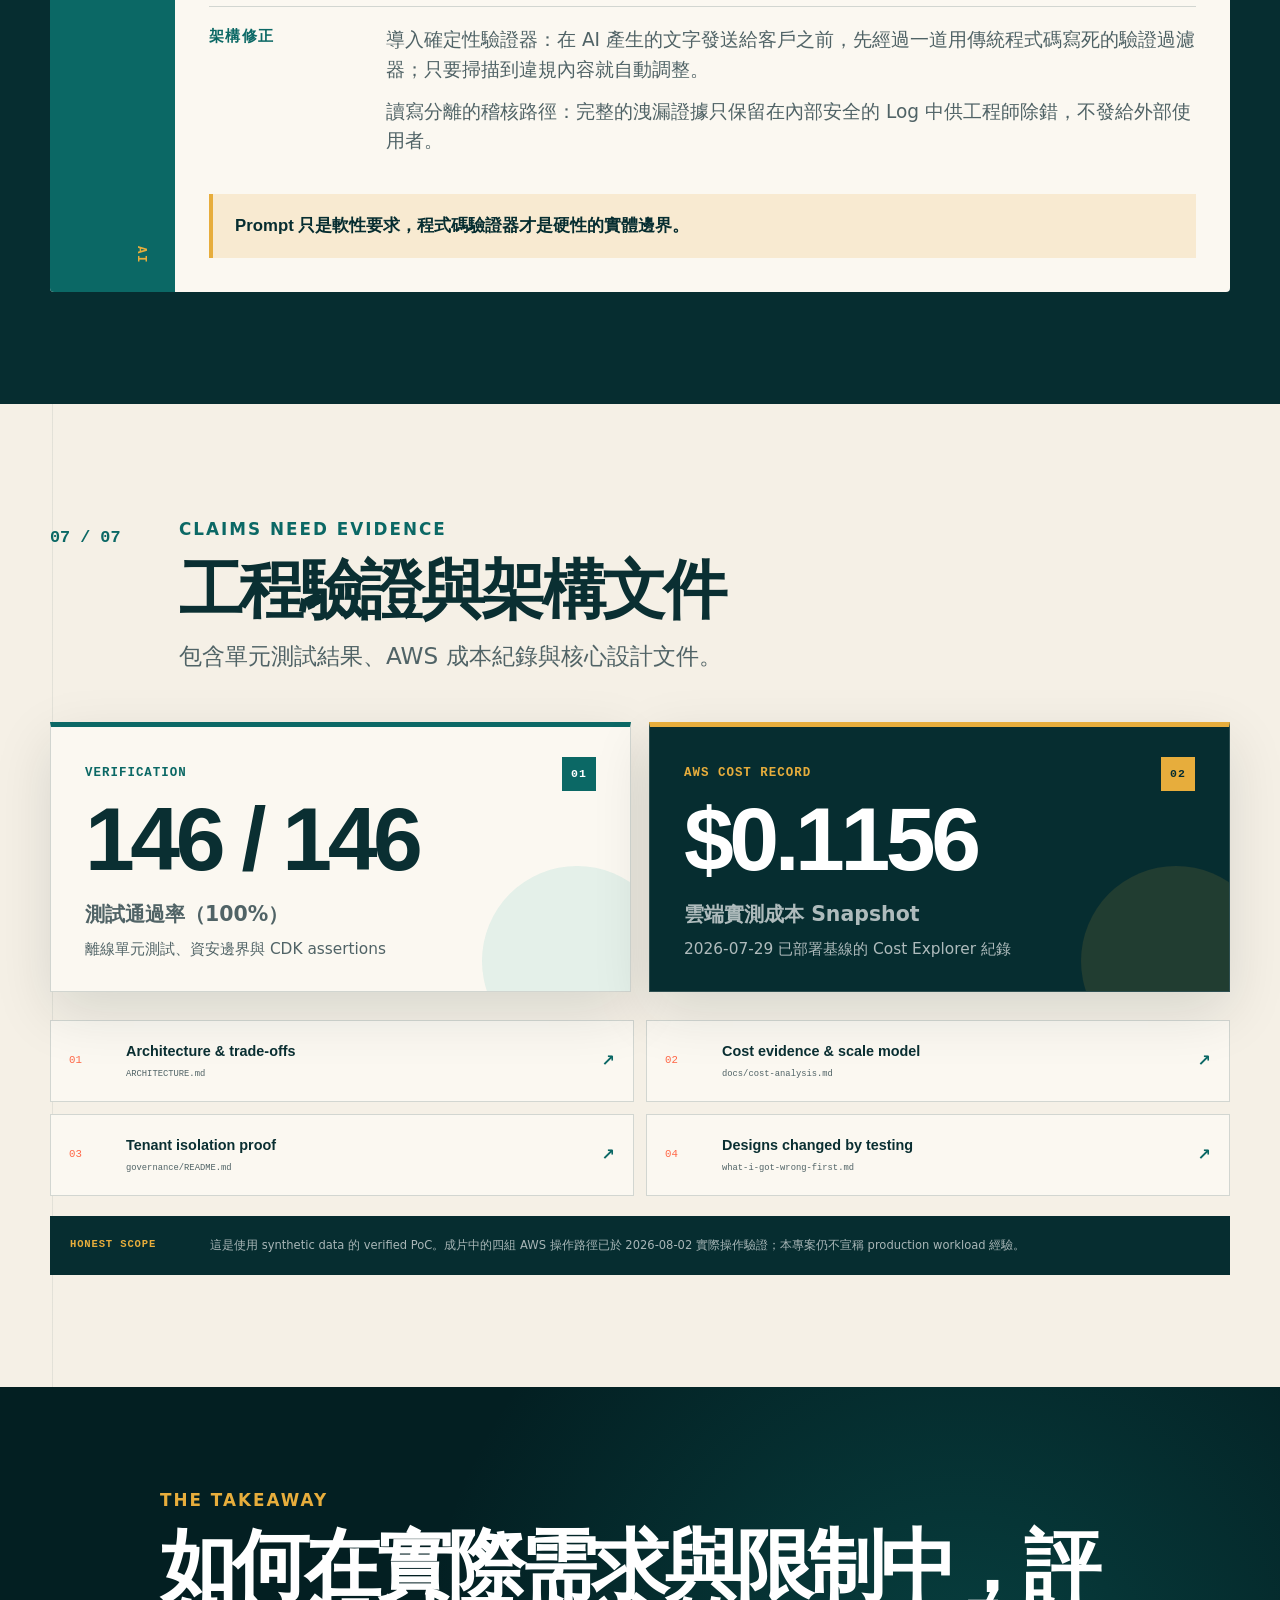
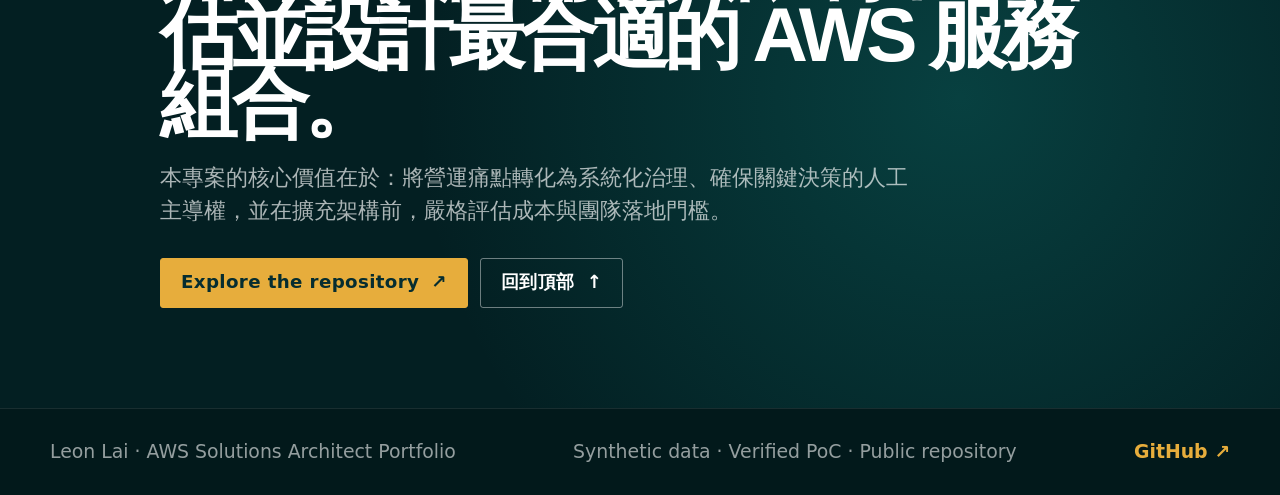
==== commit 0c680683: "docs: improve walkthrough readability and audit wording" ====
--- a/site/index.html
+++ b/site/index.html
@@ -643,7 +643,7 @@
             <article class="learning-card reveal">
               <div class="learning-marker"><span>01</span><b>AWS</b></div>
               <div class="learning-content">
-                <h3 data-i18n="learning1Title">看得到 row filter，不代表租戶真的被隔離。</h3>
+                <h3 data-i18n="learning1Title">設定 row filter，不代表租戶真的被隔離。</h3>
                 <div class="assumption">
                   <small data-i18n="assumedLabel">當初天真的假設</small>
                   <p data-i18n="learning1Assumed">在 AWS Lake Formation 設了列級過濾器後，每個客戶就只能看到自己的資料。</p>
--- a/site/styles.css
+++ b/site/styles.css
@@ -184,7 +184,7 @@
   position: relative;
   padding: 10px 11px;
   color: rgba(255, 255, 255, 0.68);
-  font-size: 0.72rem;
+  font-size: 0.9rem;
   font-weight: 700;
   letter-spacing: 0.03em;
   text-decoration: none;
@@ -2243,7 +2243,7 @@
 @media (max-width: 1060px) {
   .site-header nav a {
     padding-inline: 7px;
-    font-size: 0.65rem;
+    font-size: 0.78rem;
   }
 
   .hero {
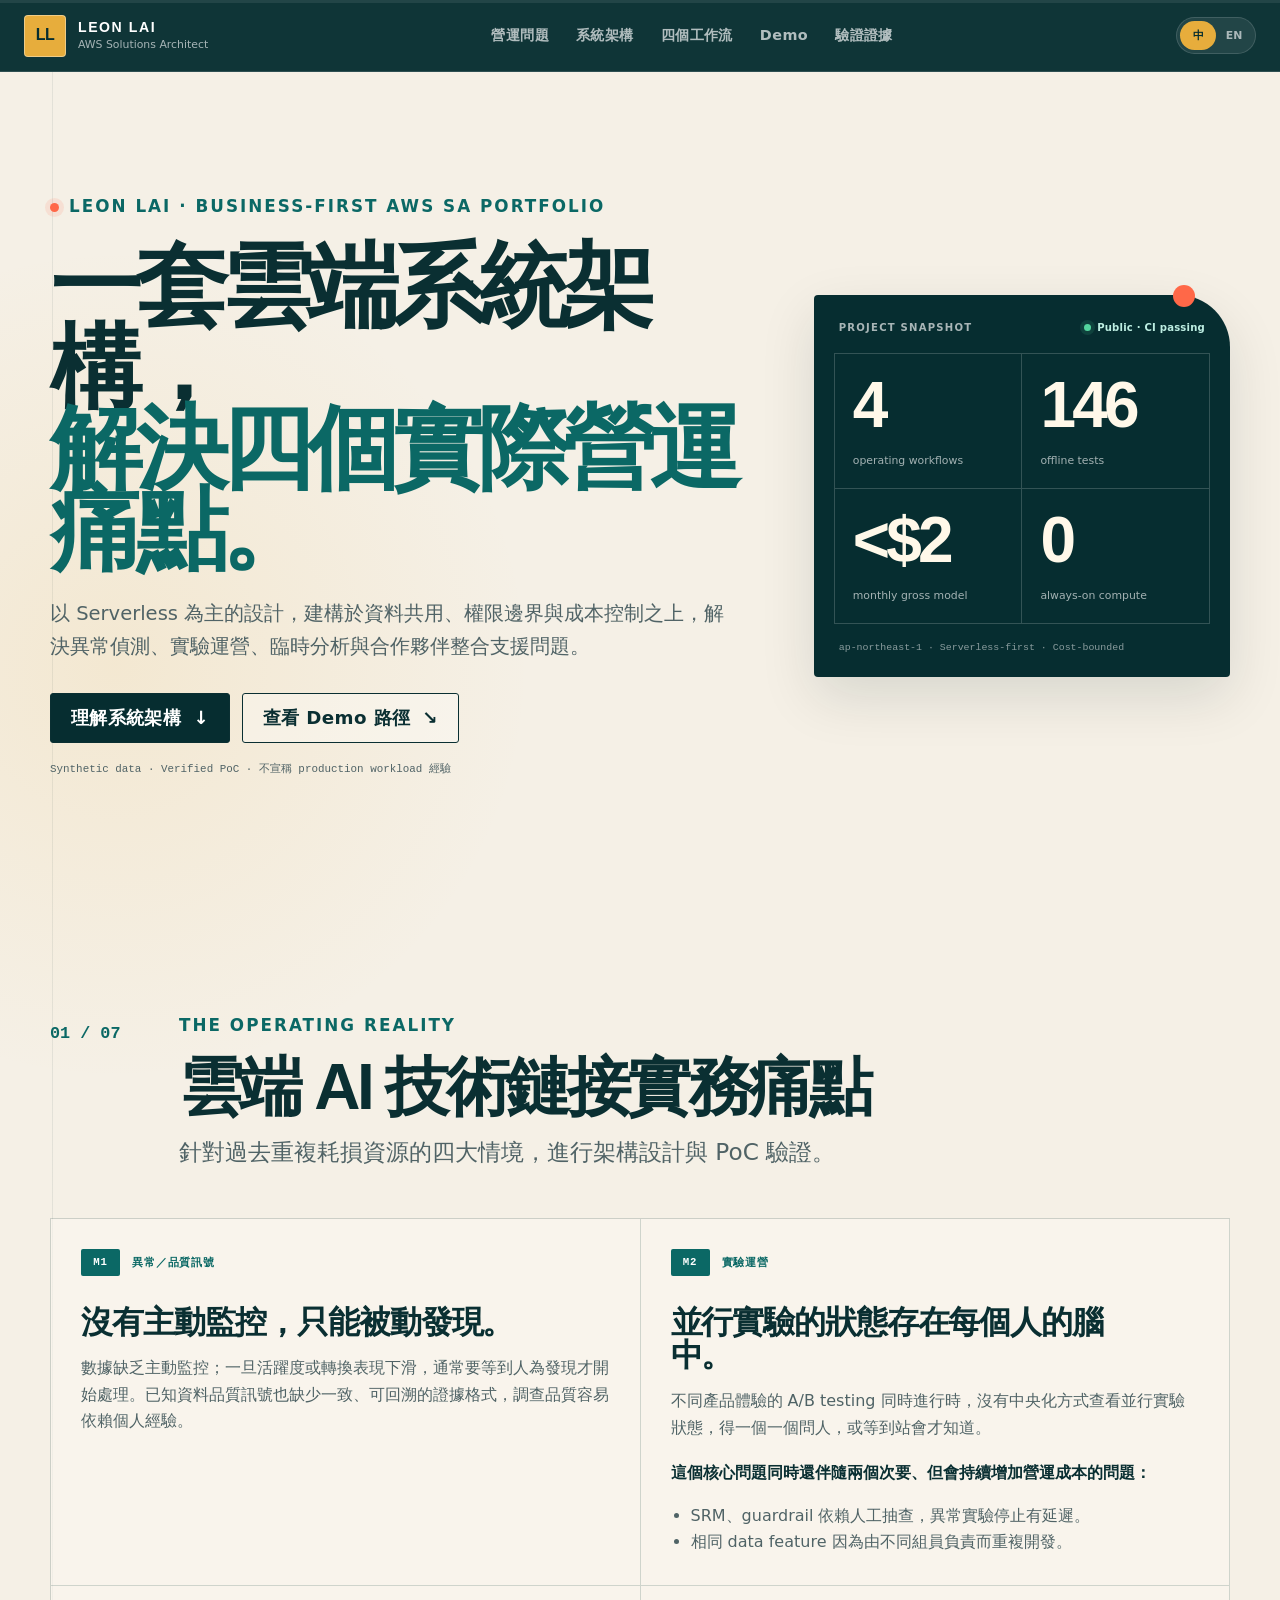
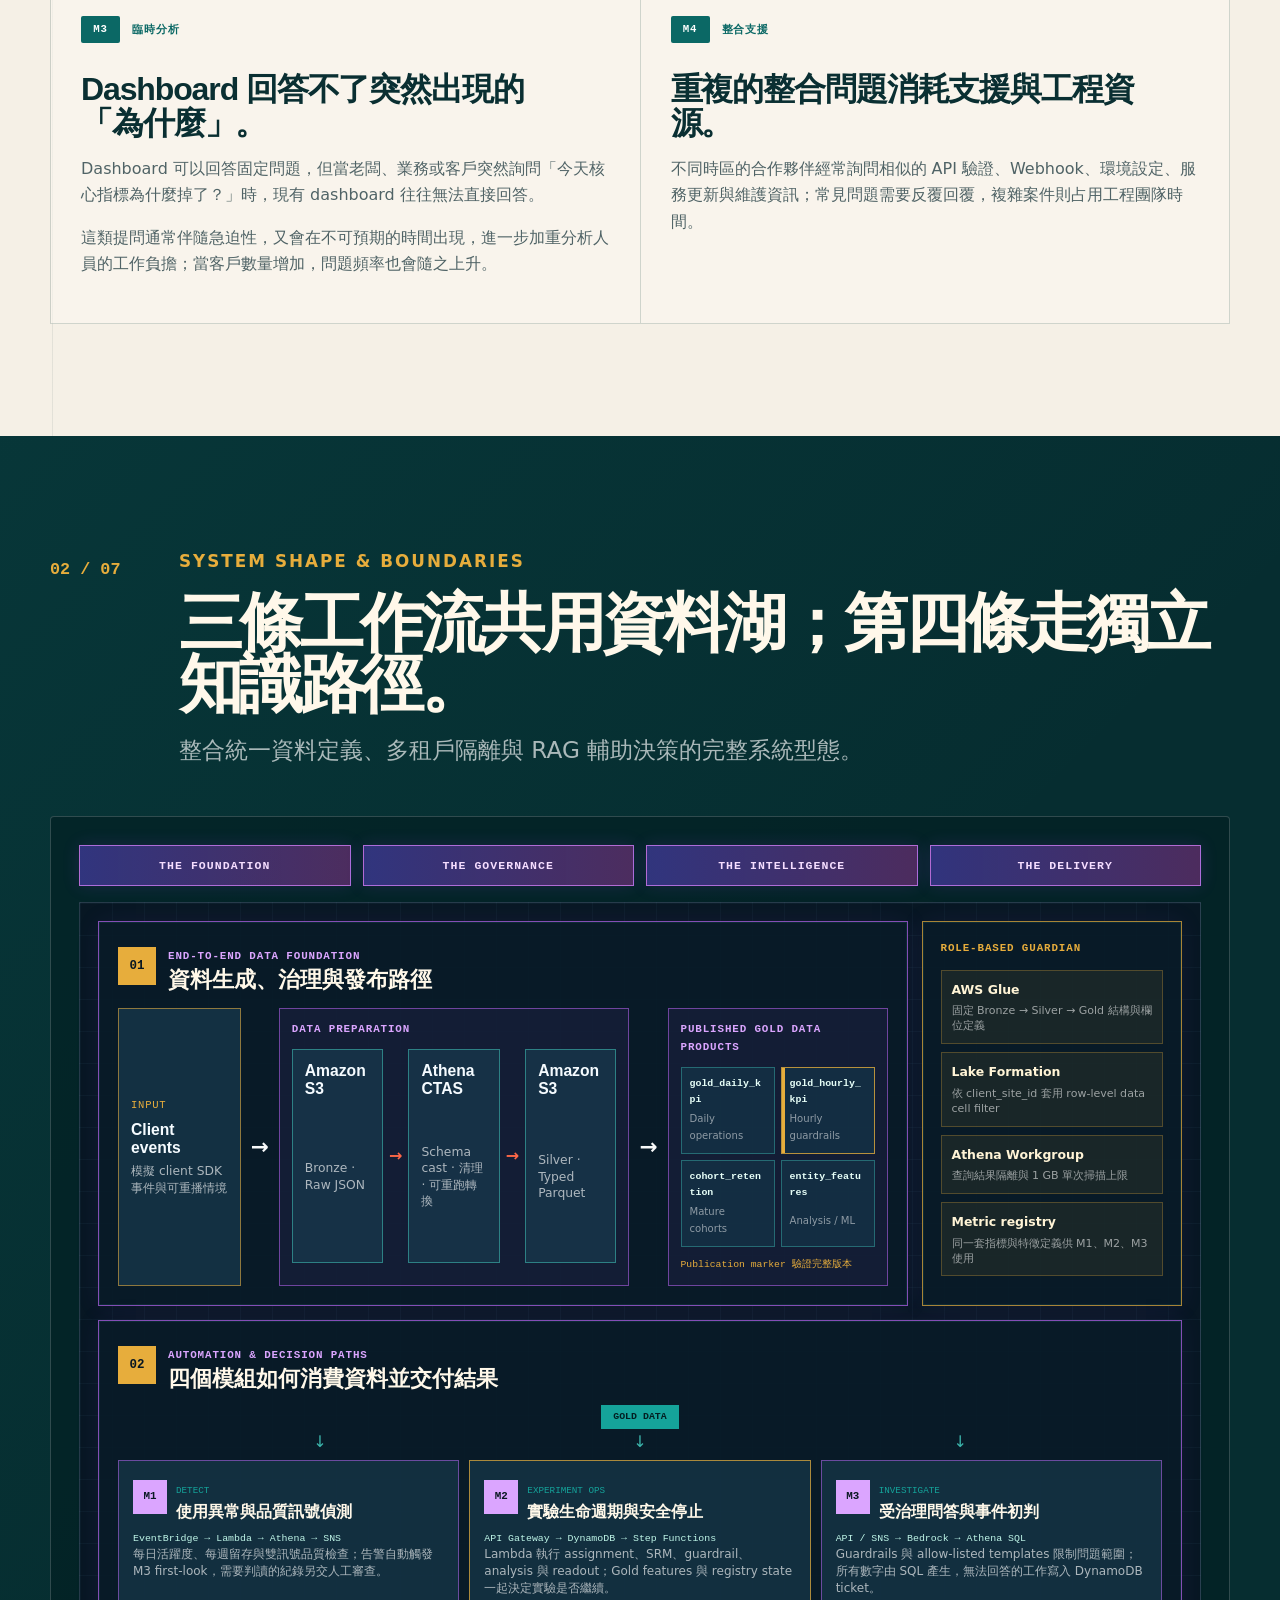
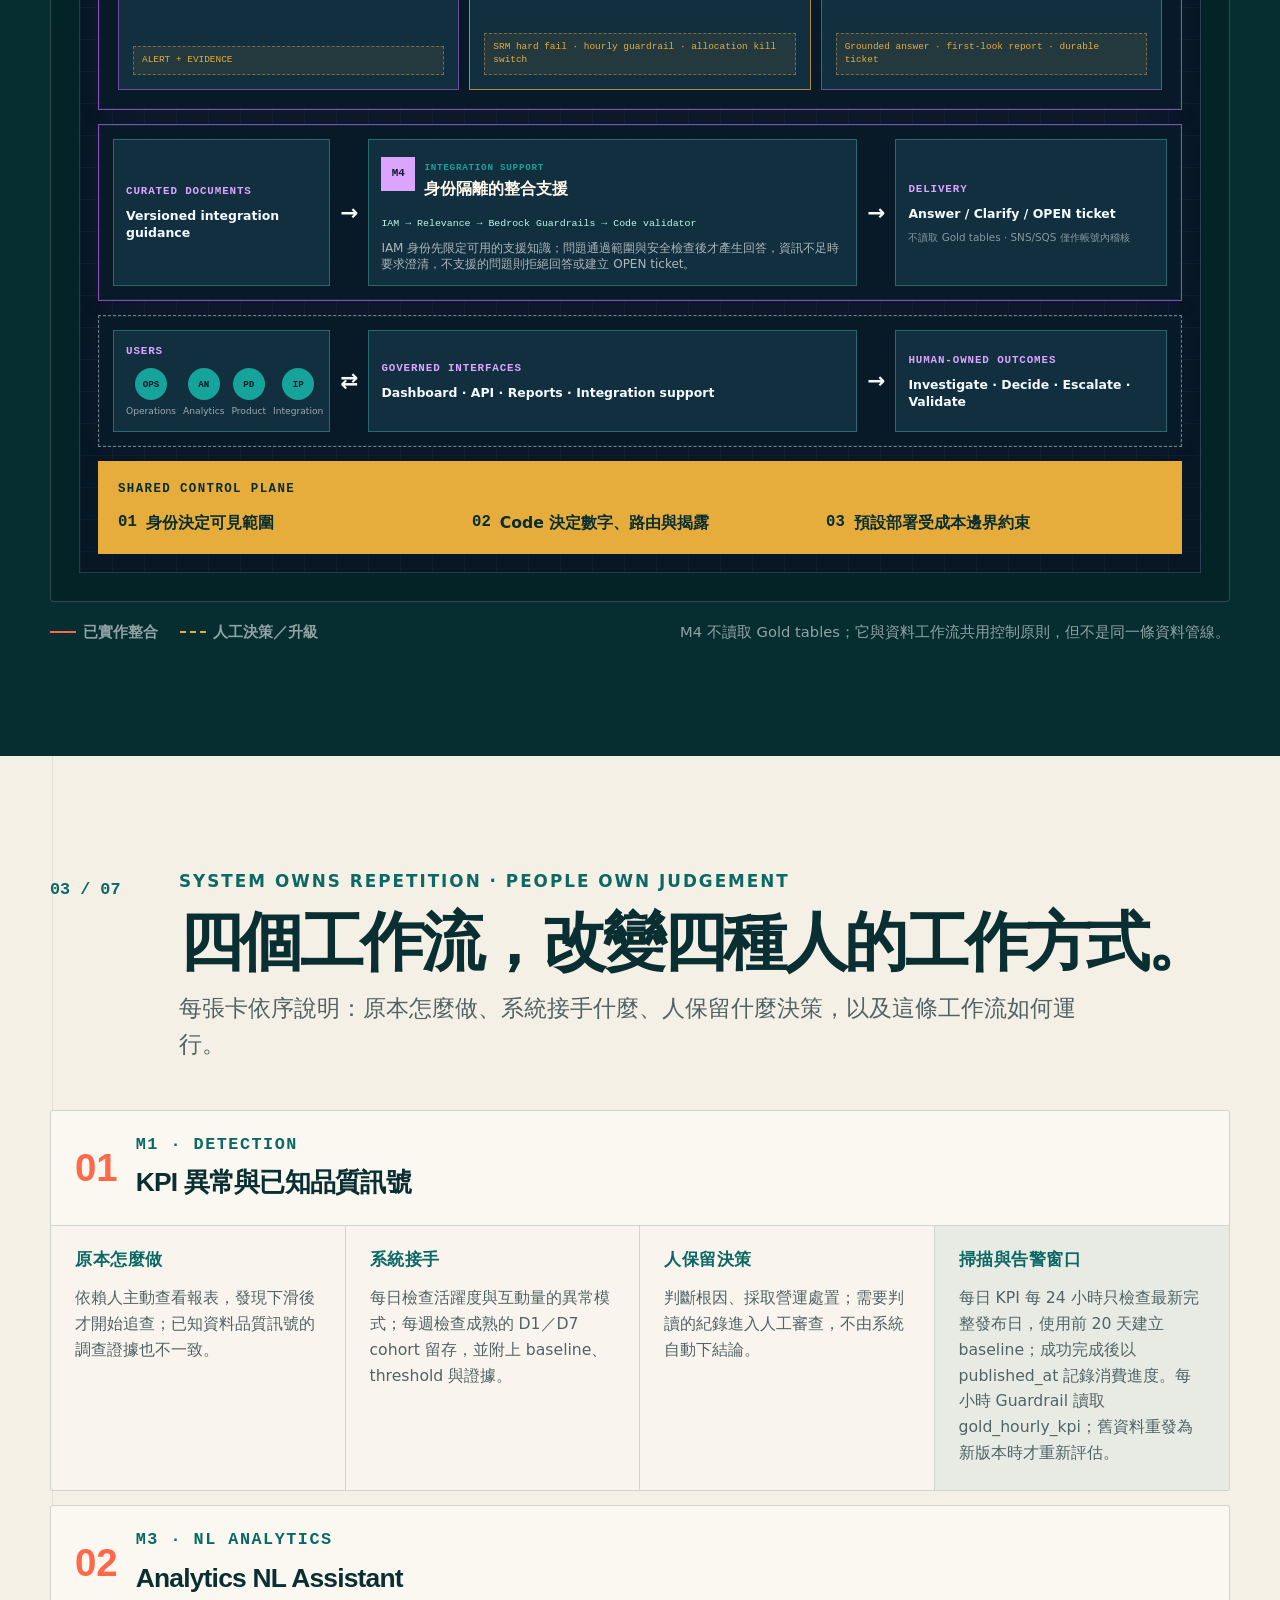
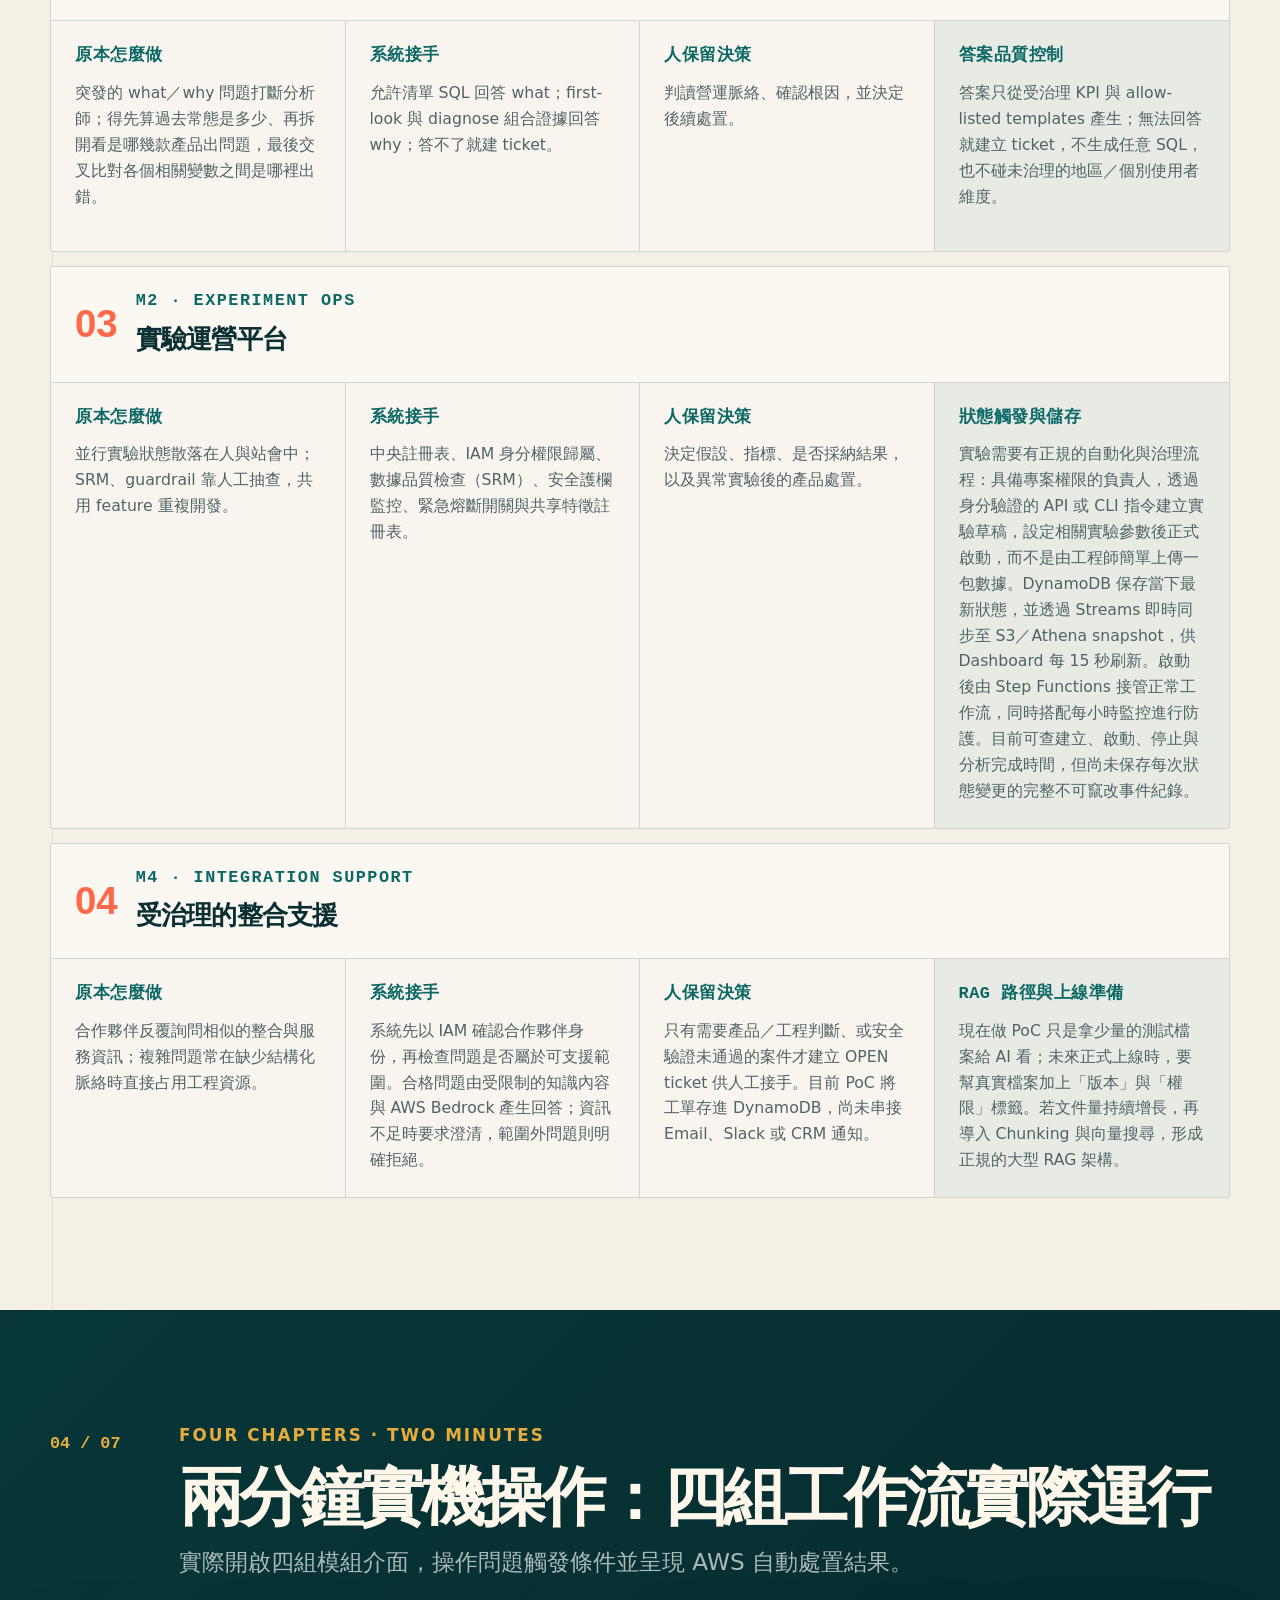
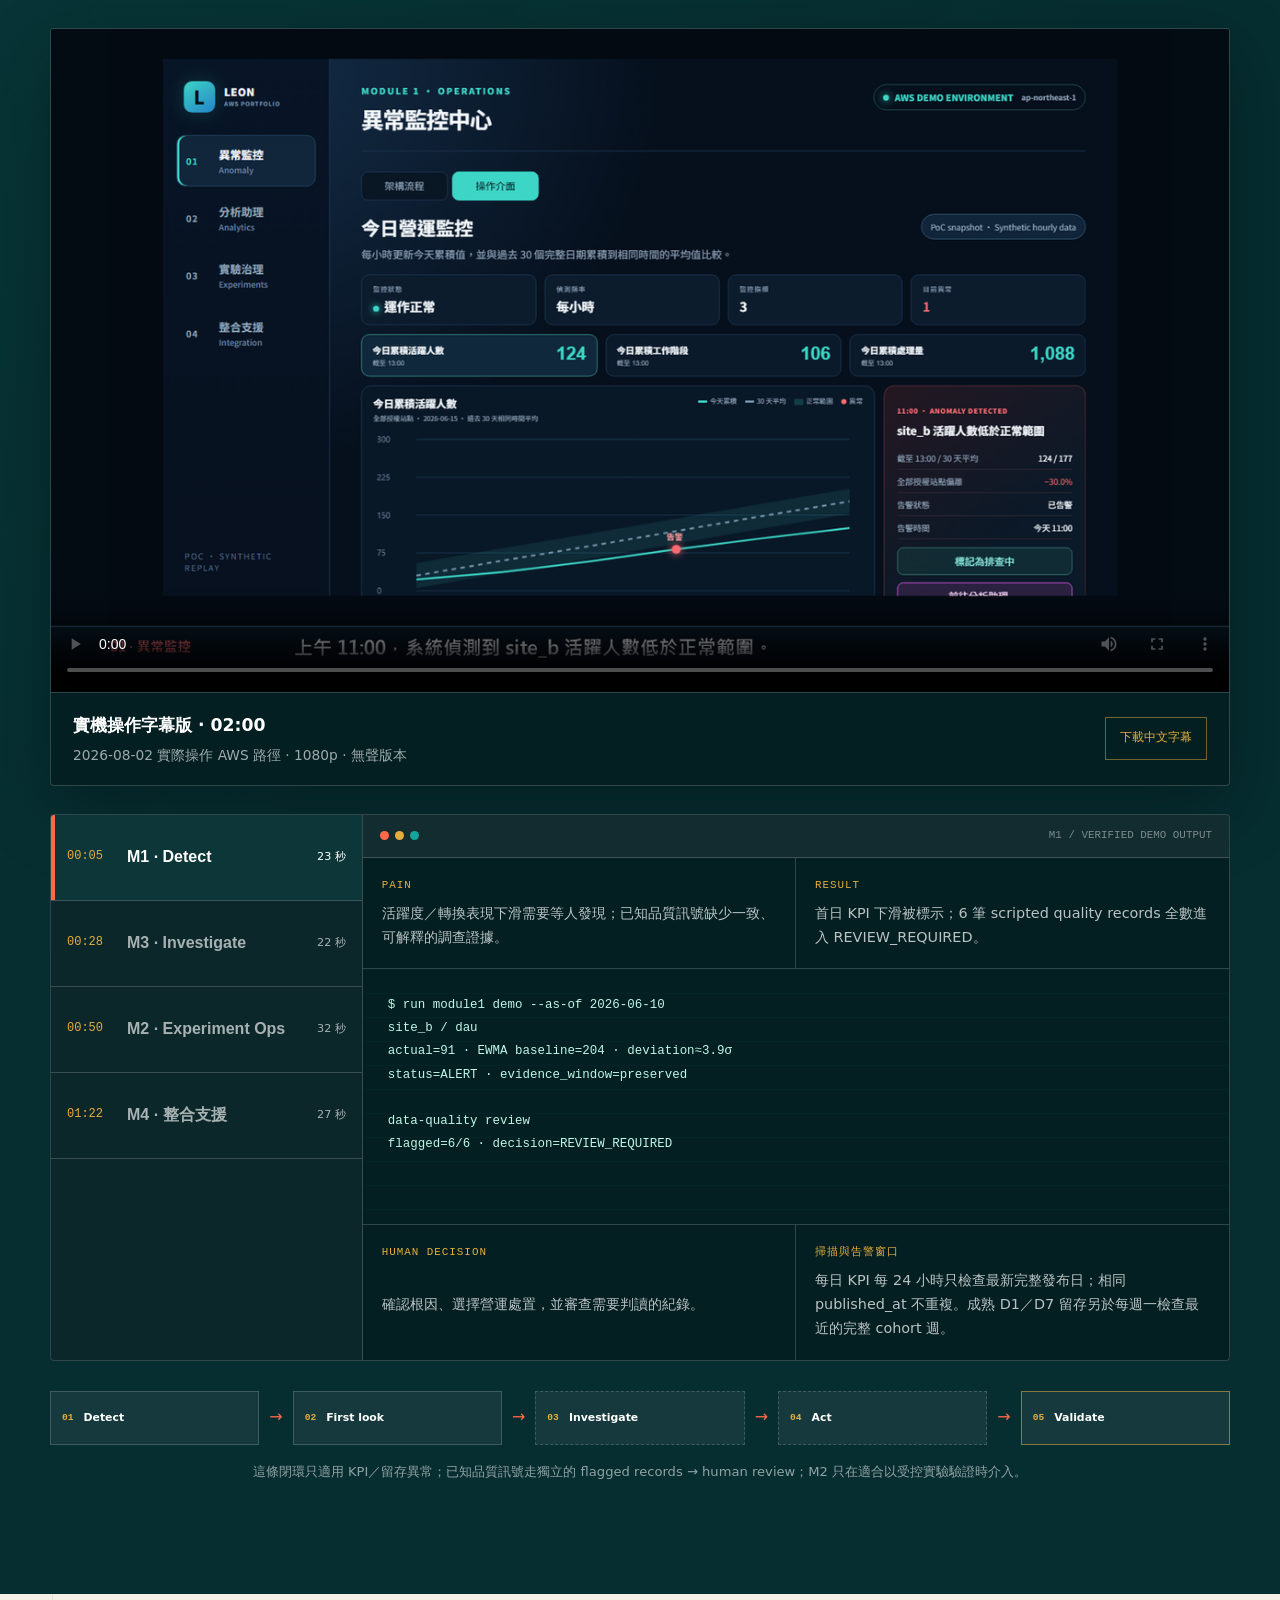
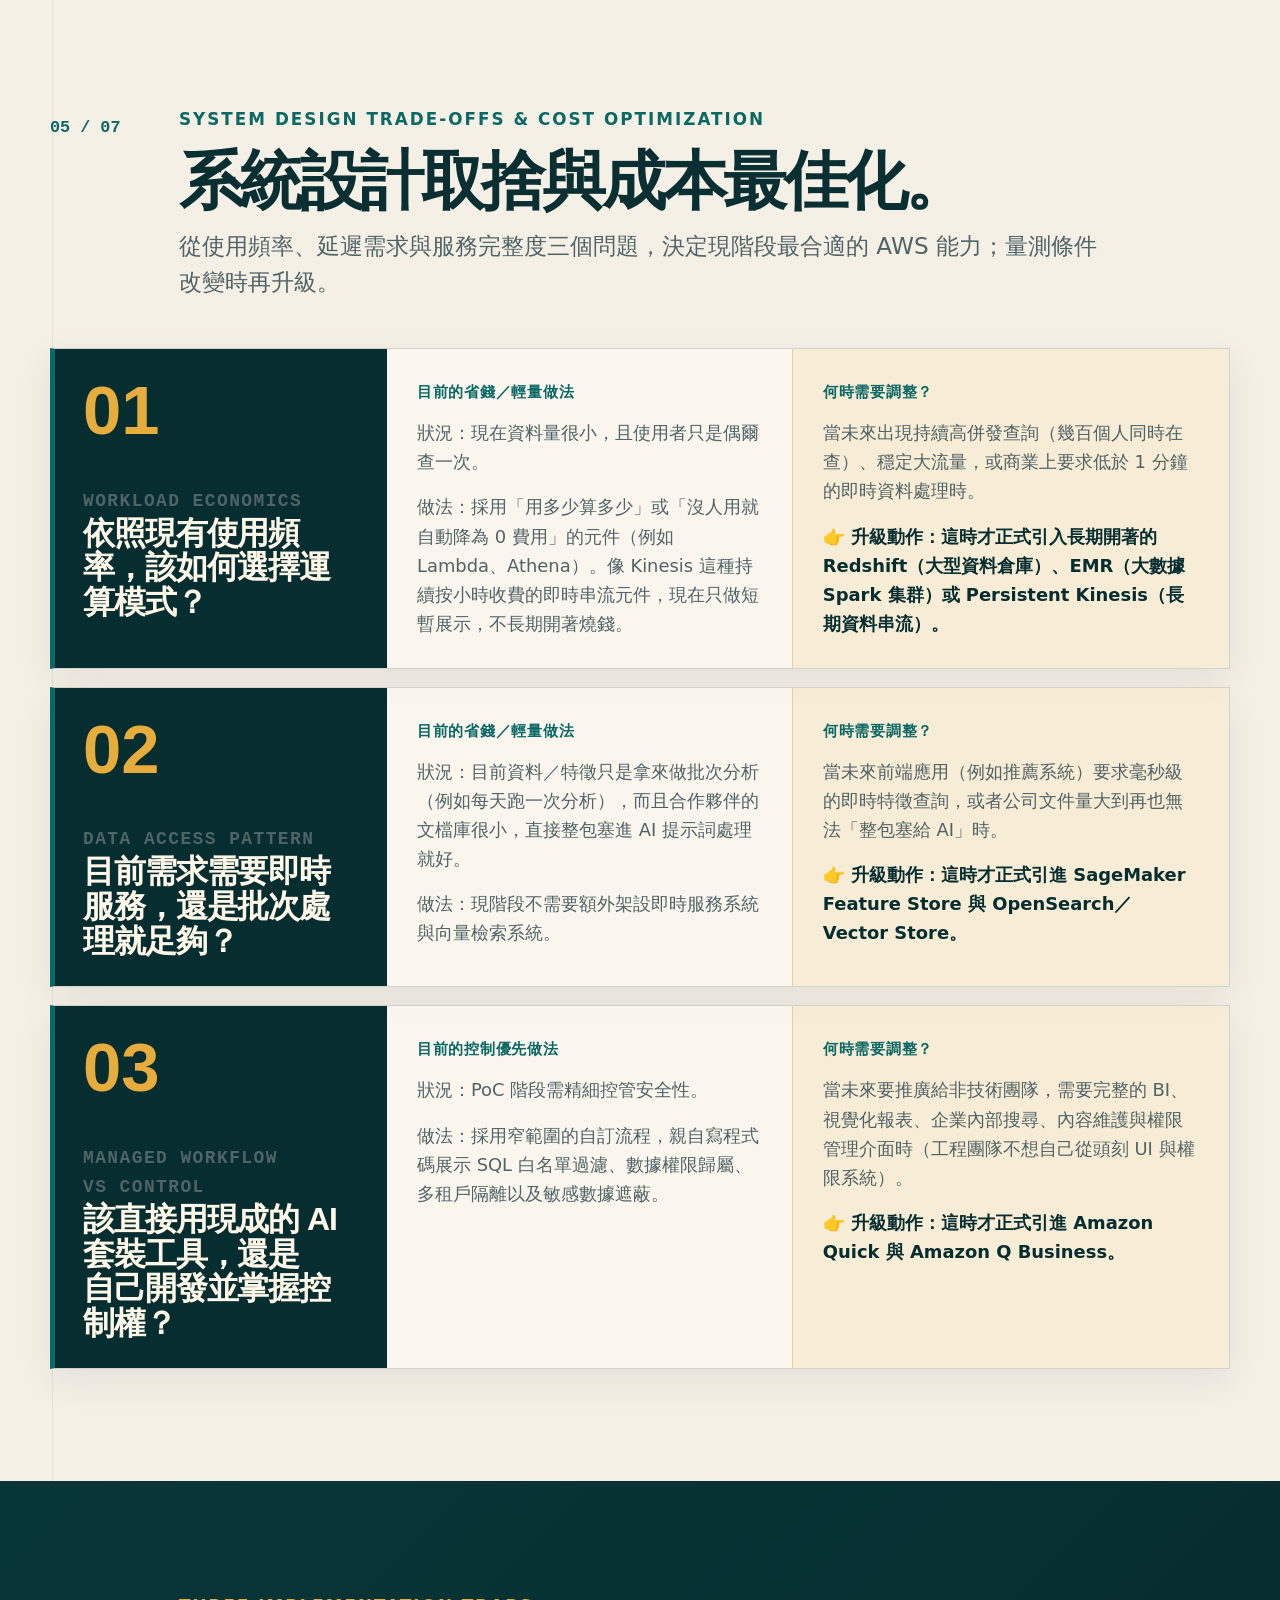
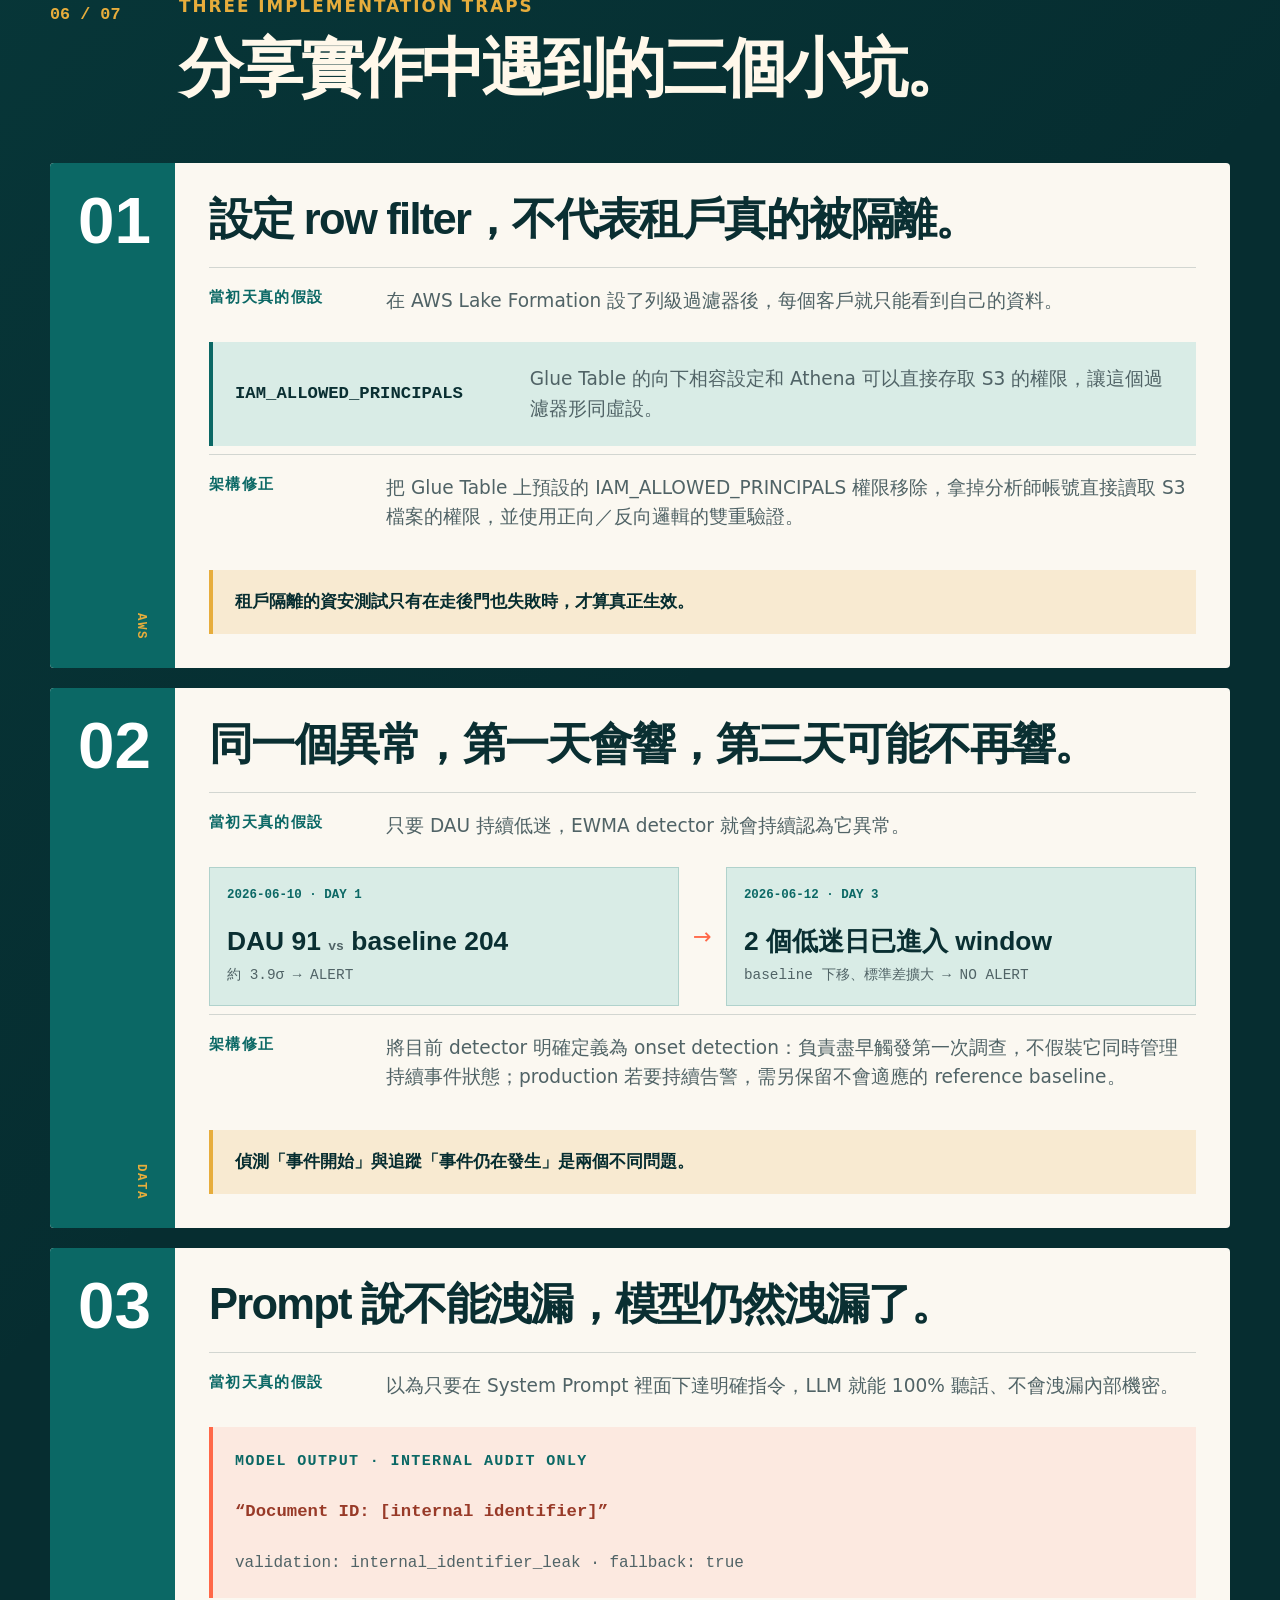
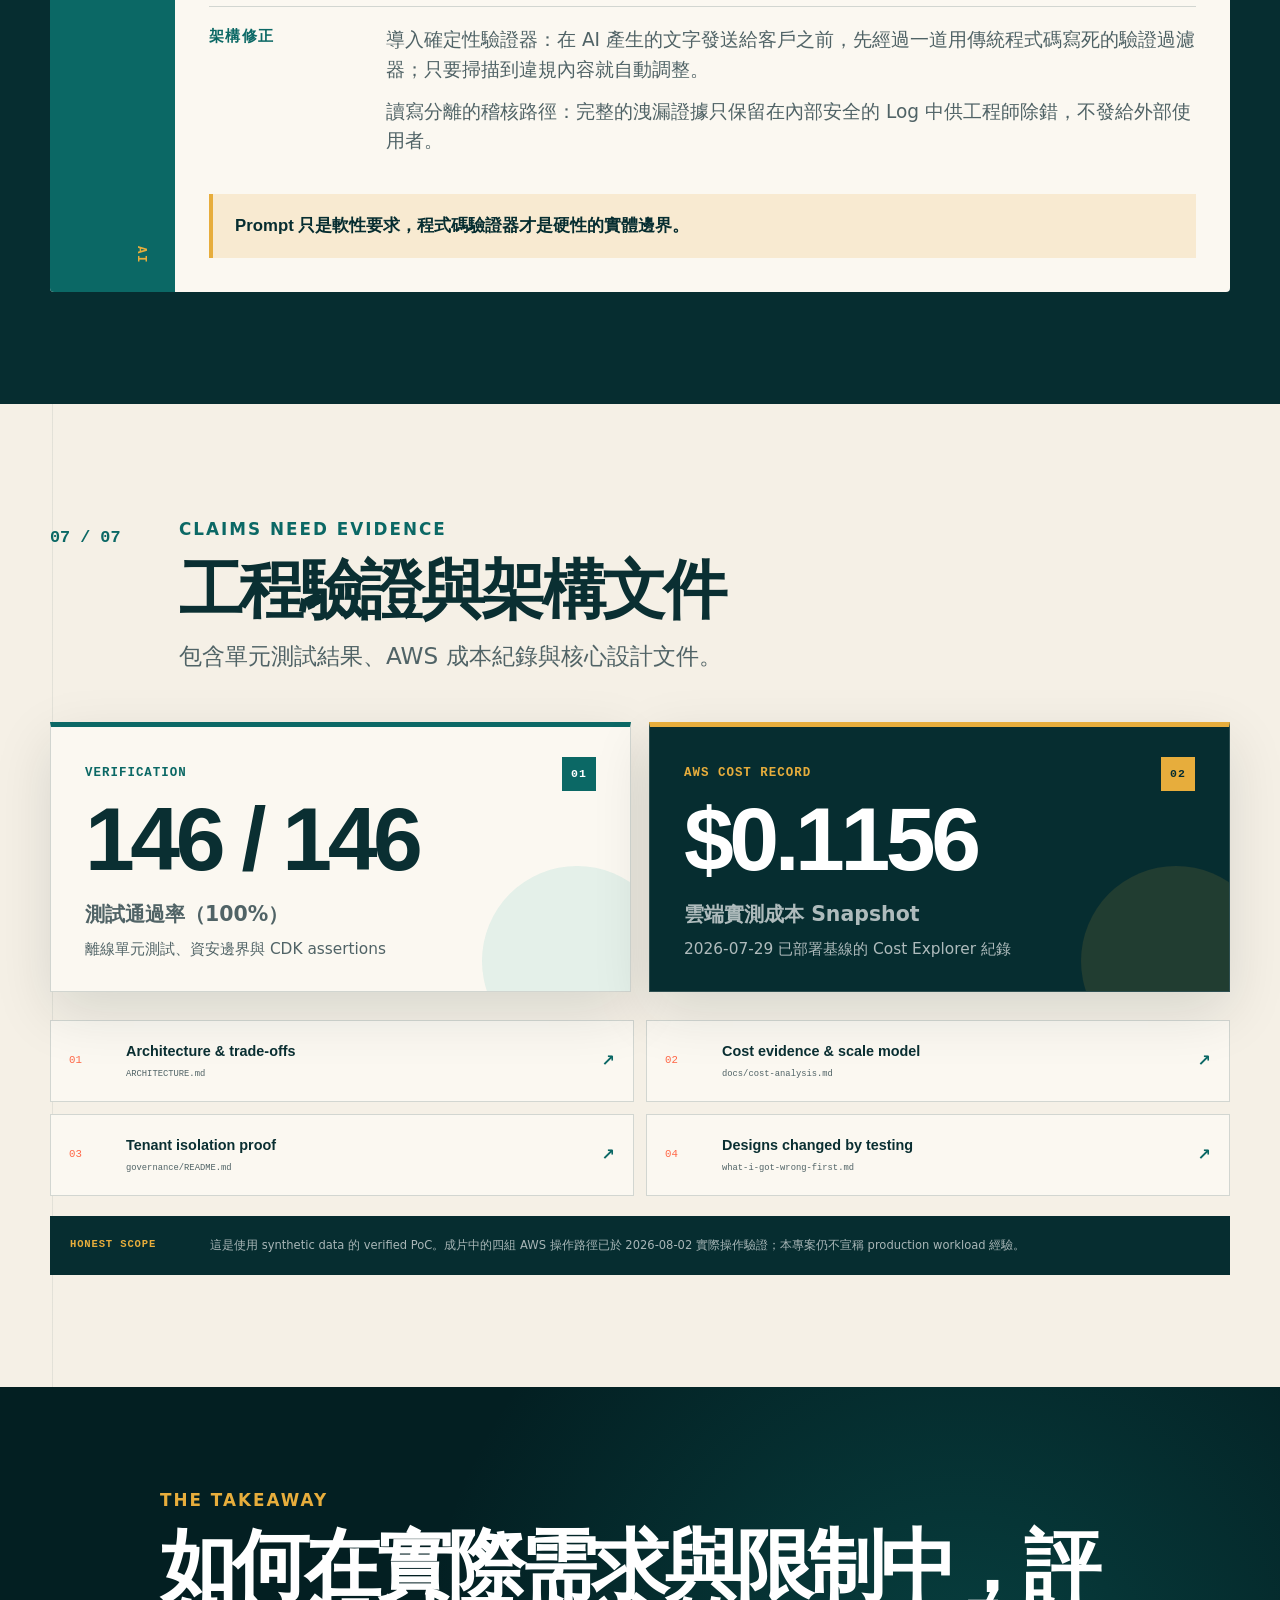
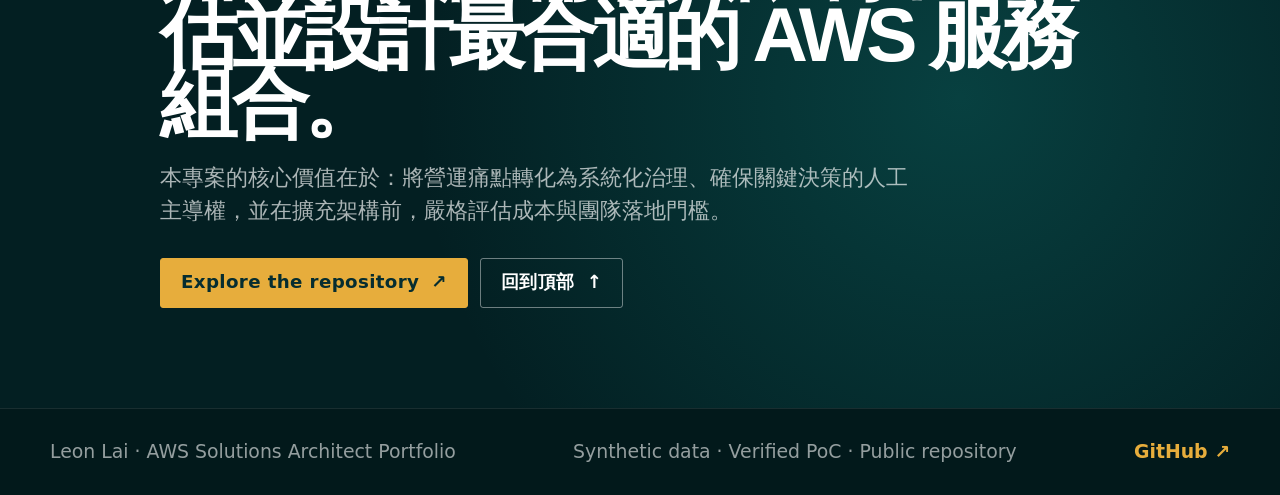
==== commit 0dd31a37: "fix: align demo story and captions" ====
--- a/site/index.html
+++ b/site/index.html
@@ -490,7 +490,6 @@
                 srclang="zh-TW"
                 label="繁體中文字幕"
                 src="video/demo-overview.zh-TW.vtt"
-                default
               >
             </video>
             <figcaption>
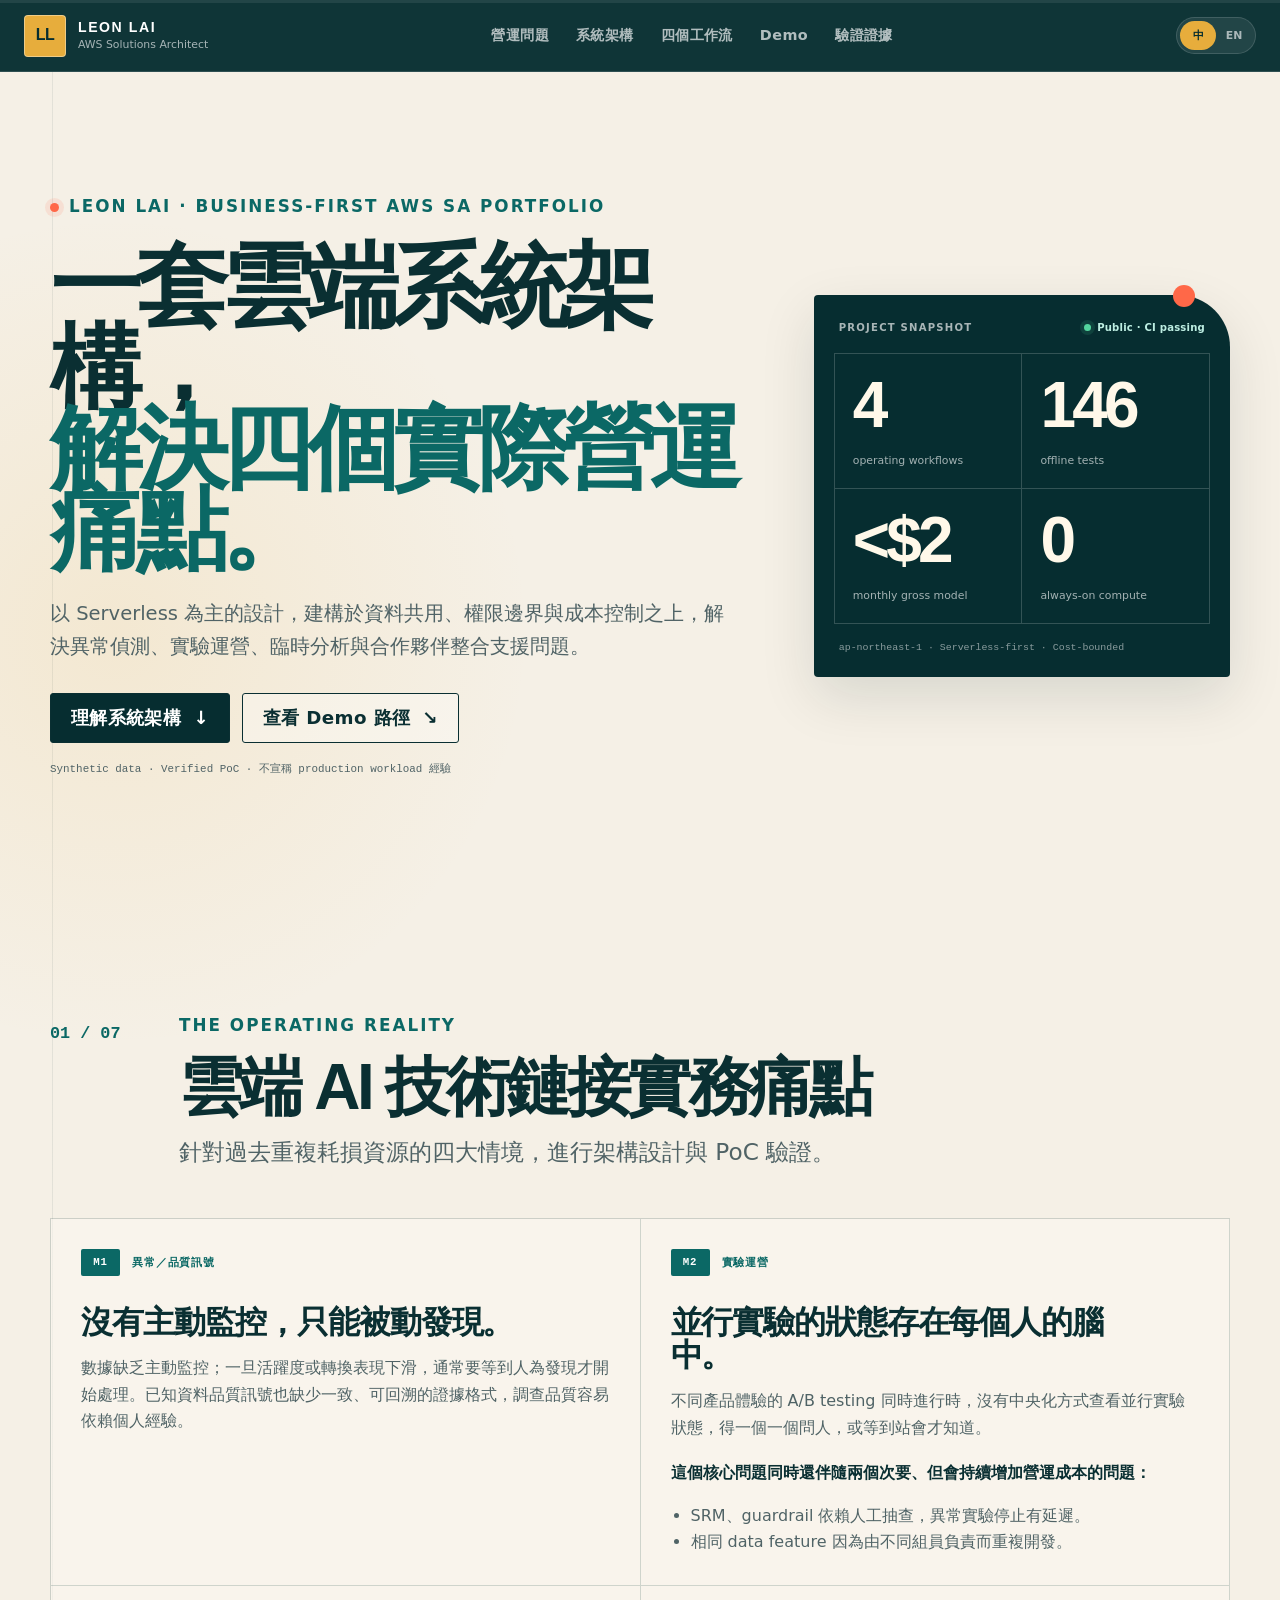
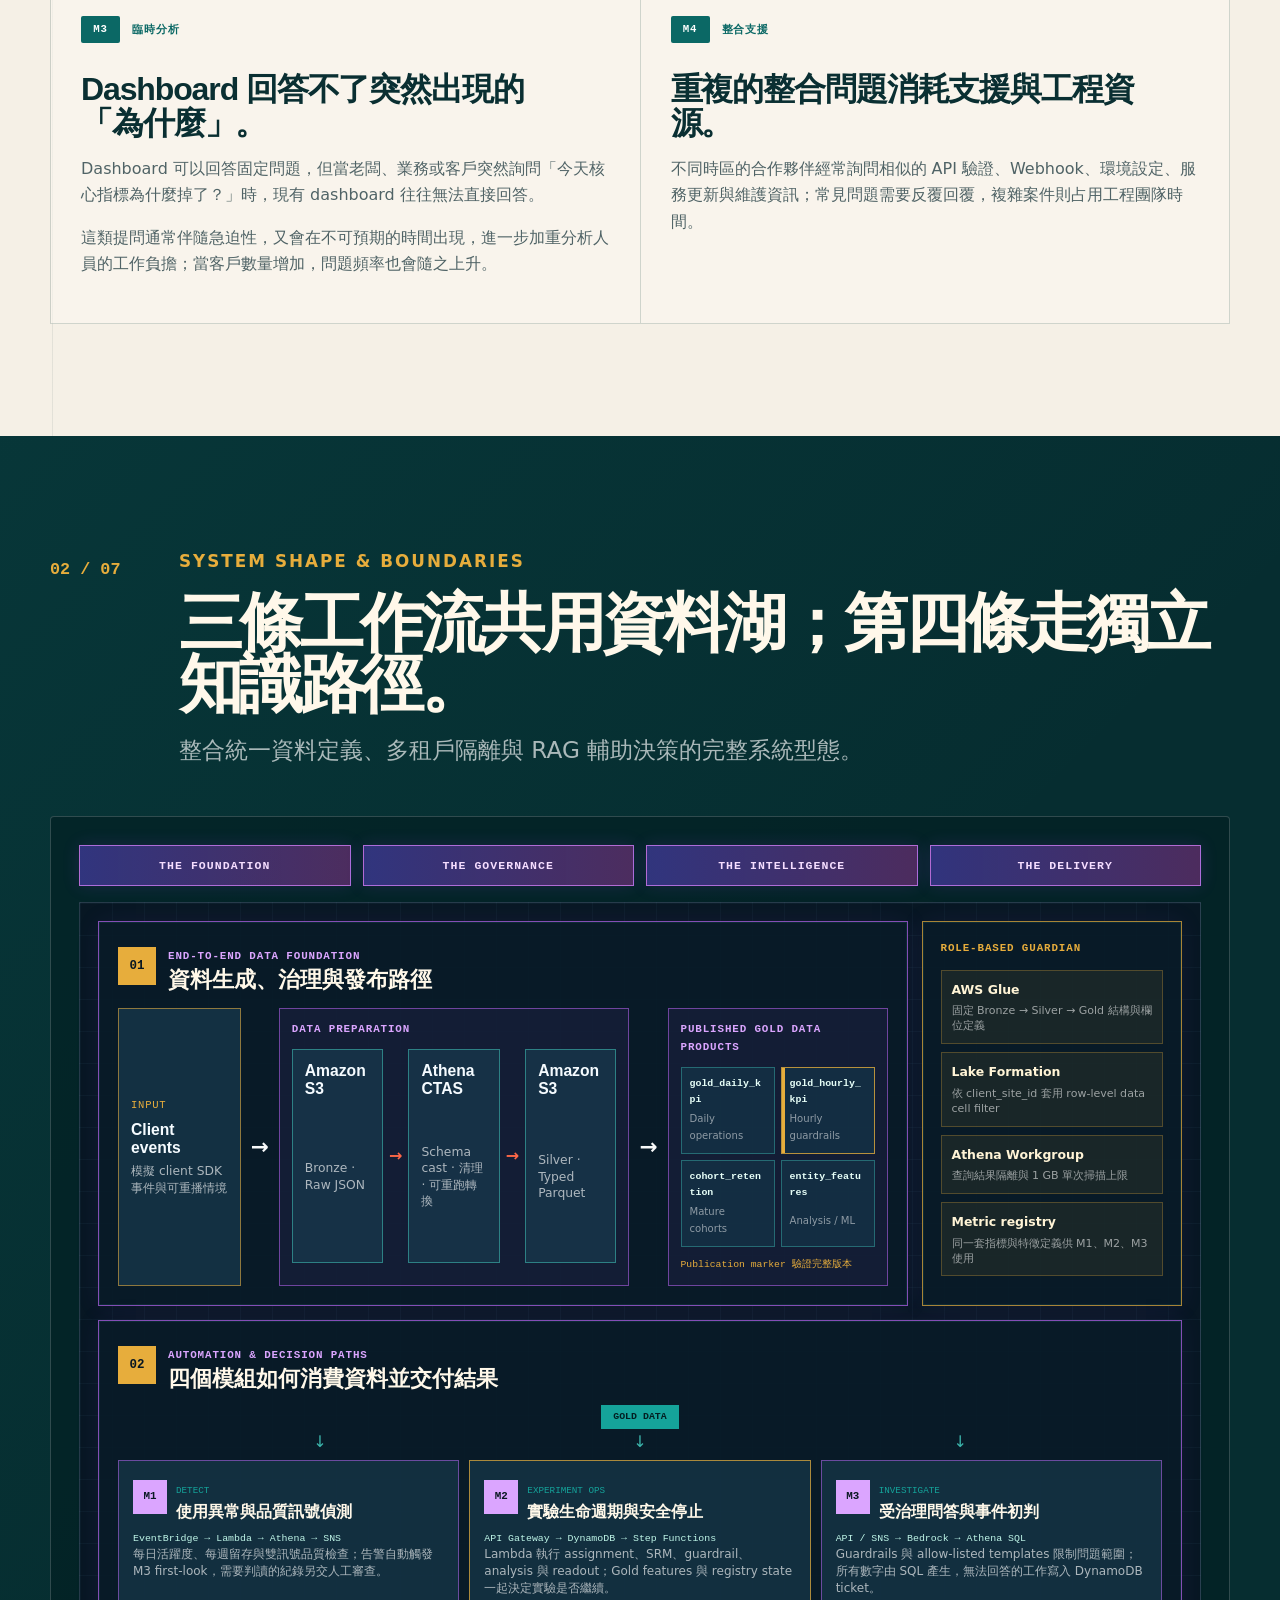
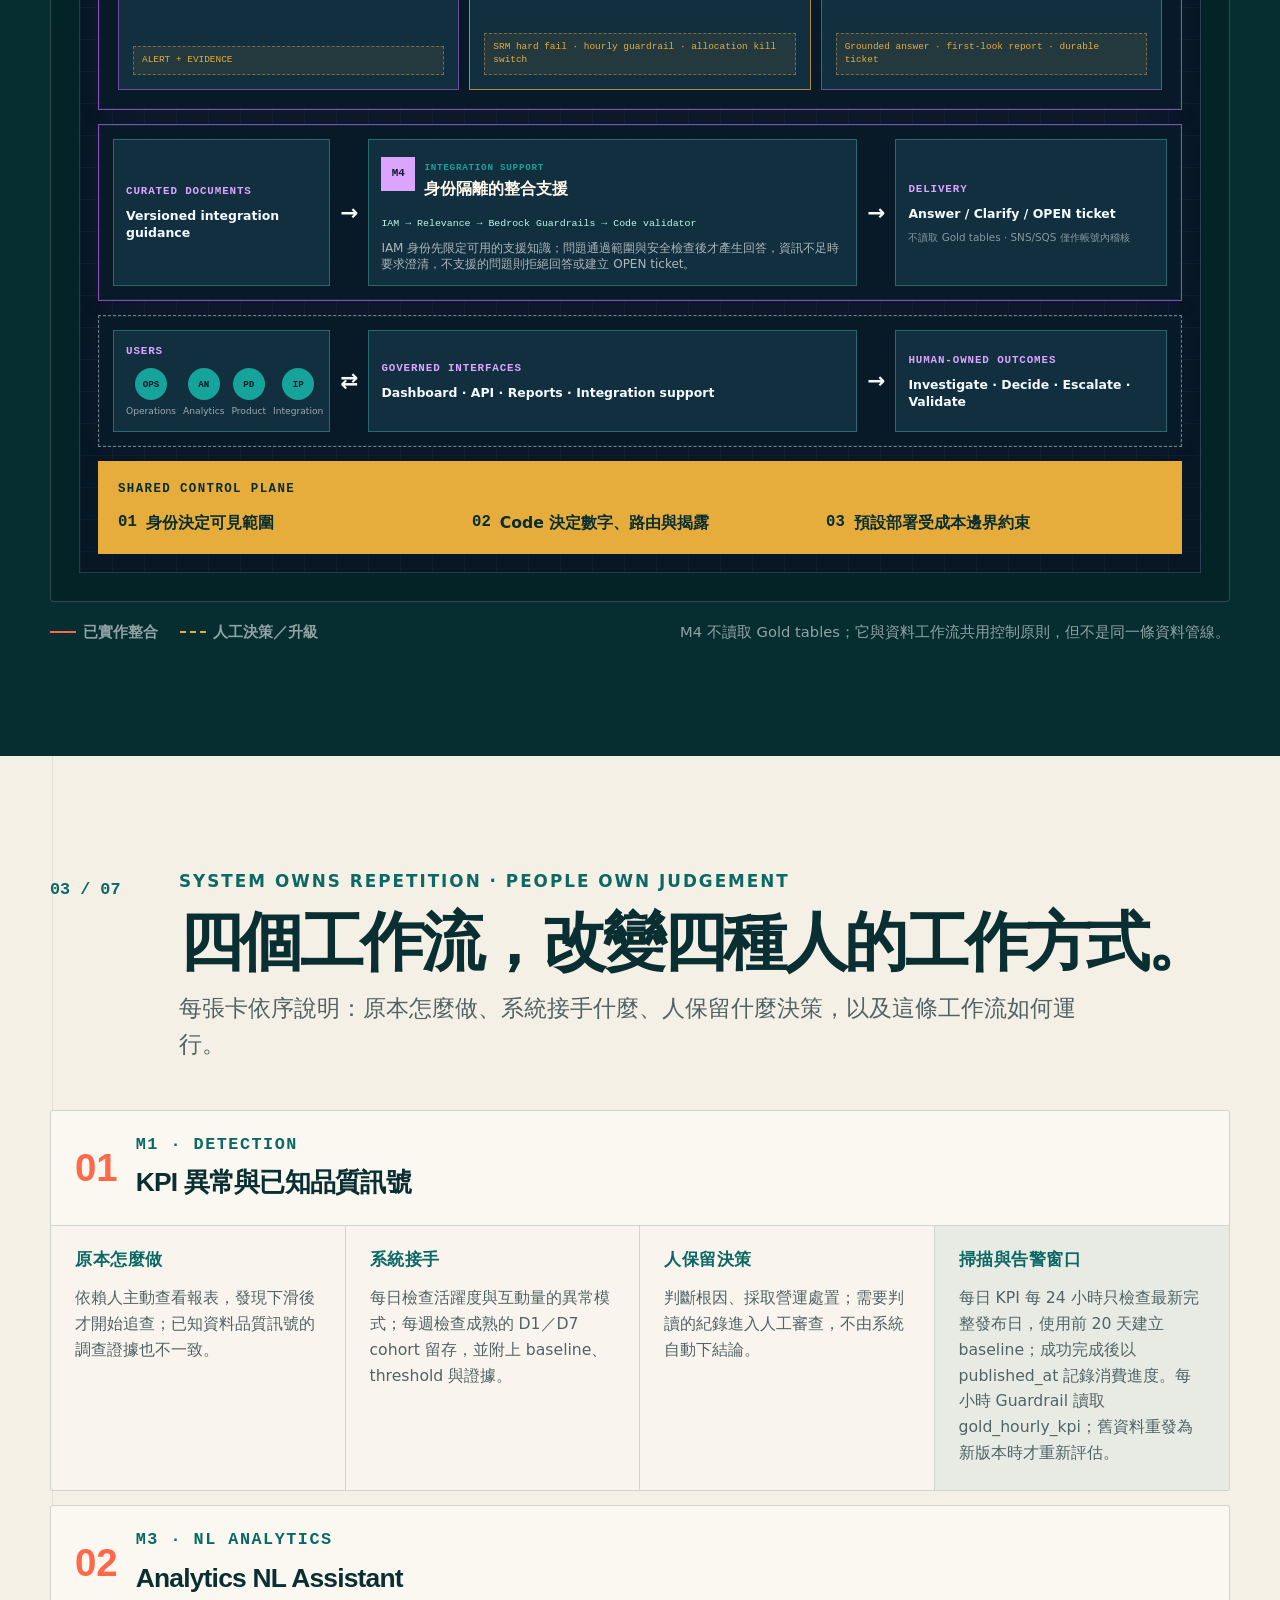
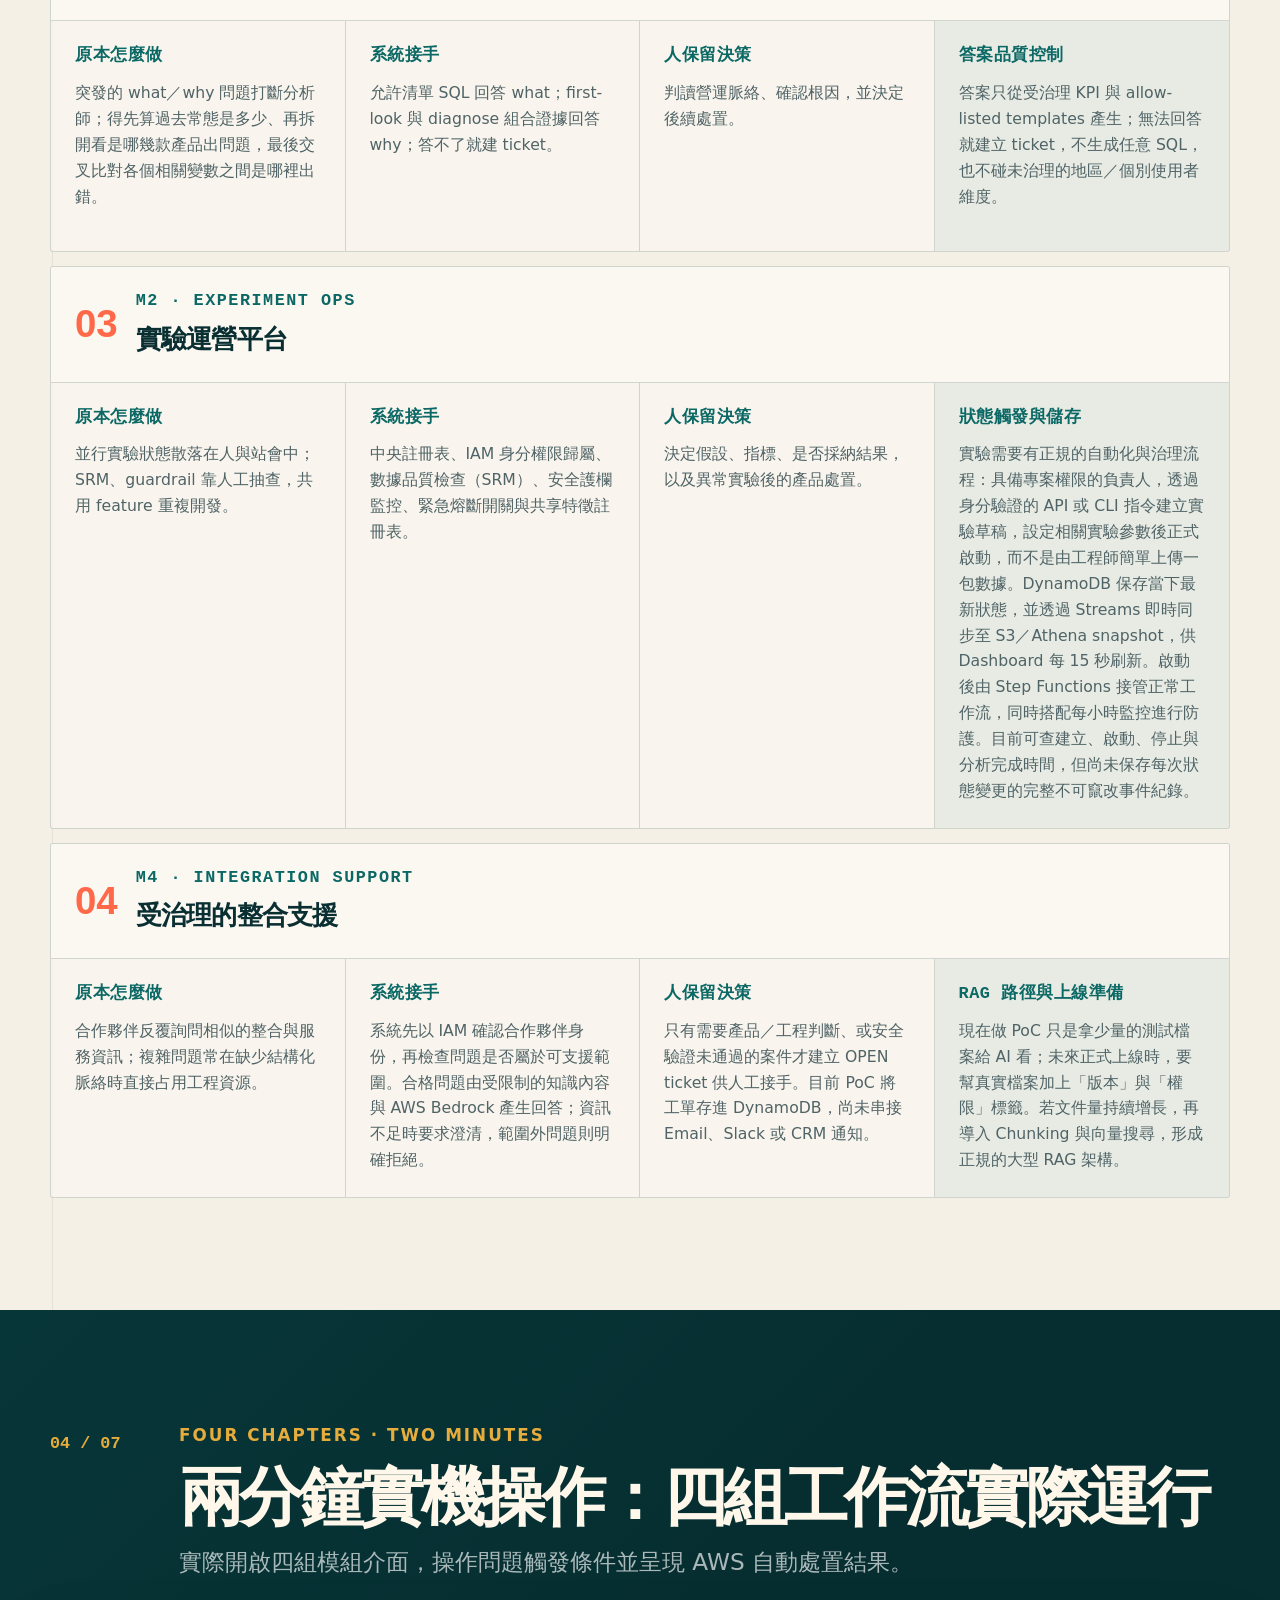
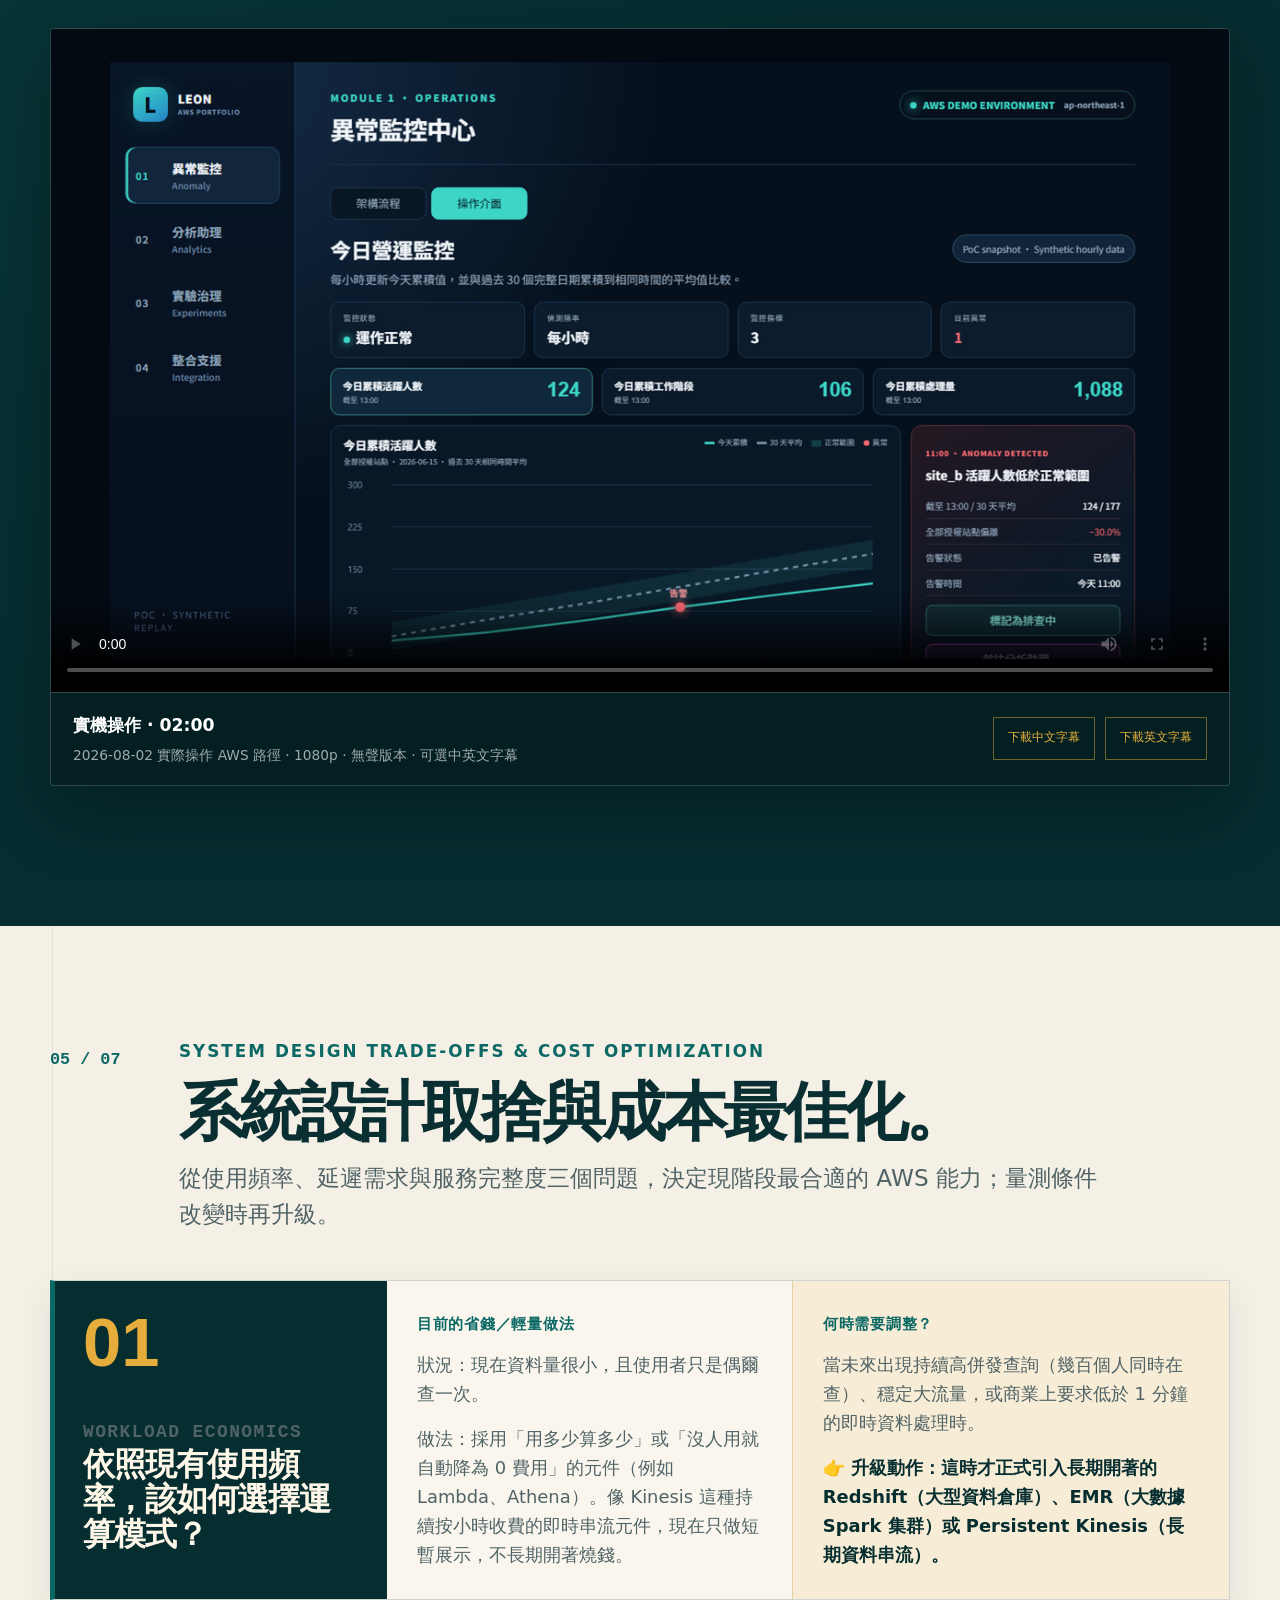
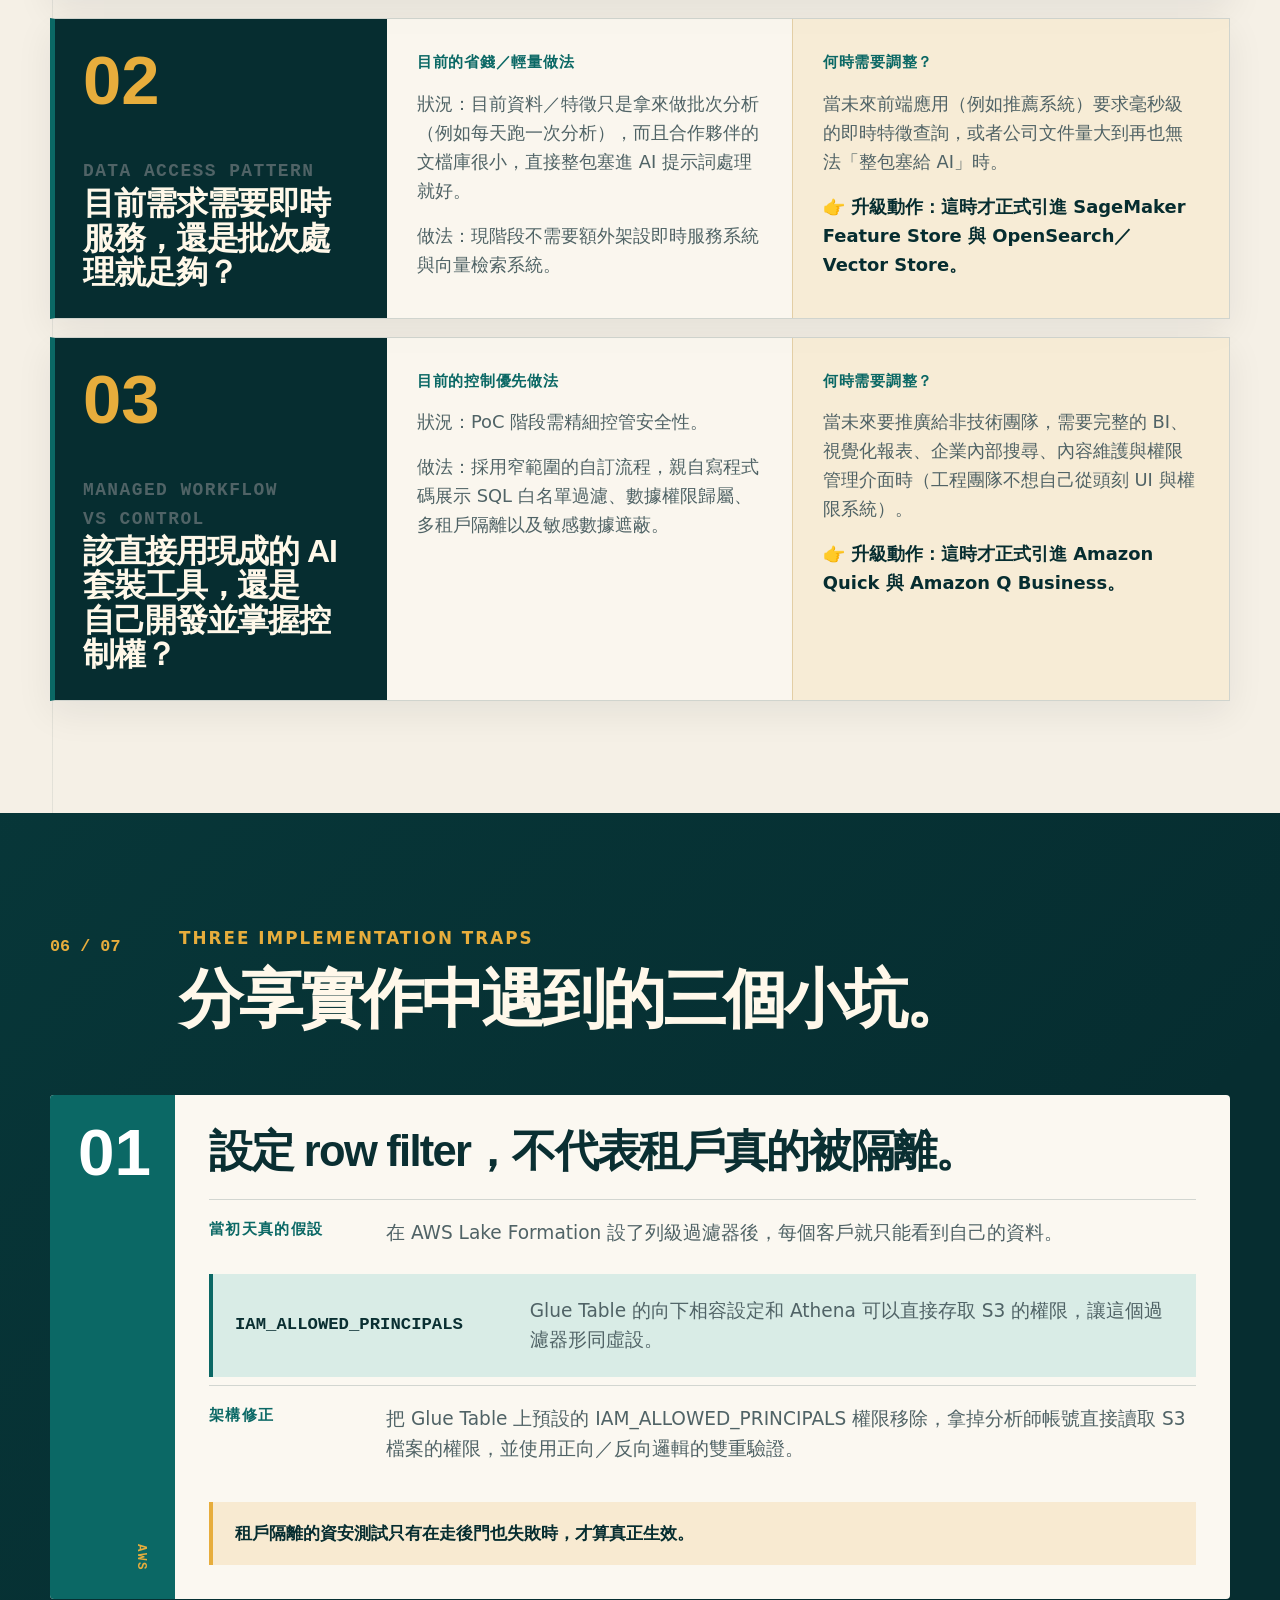
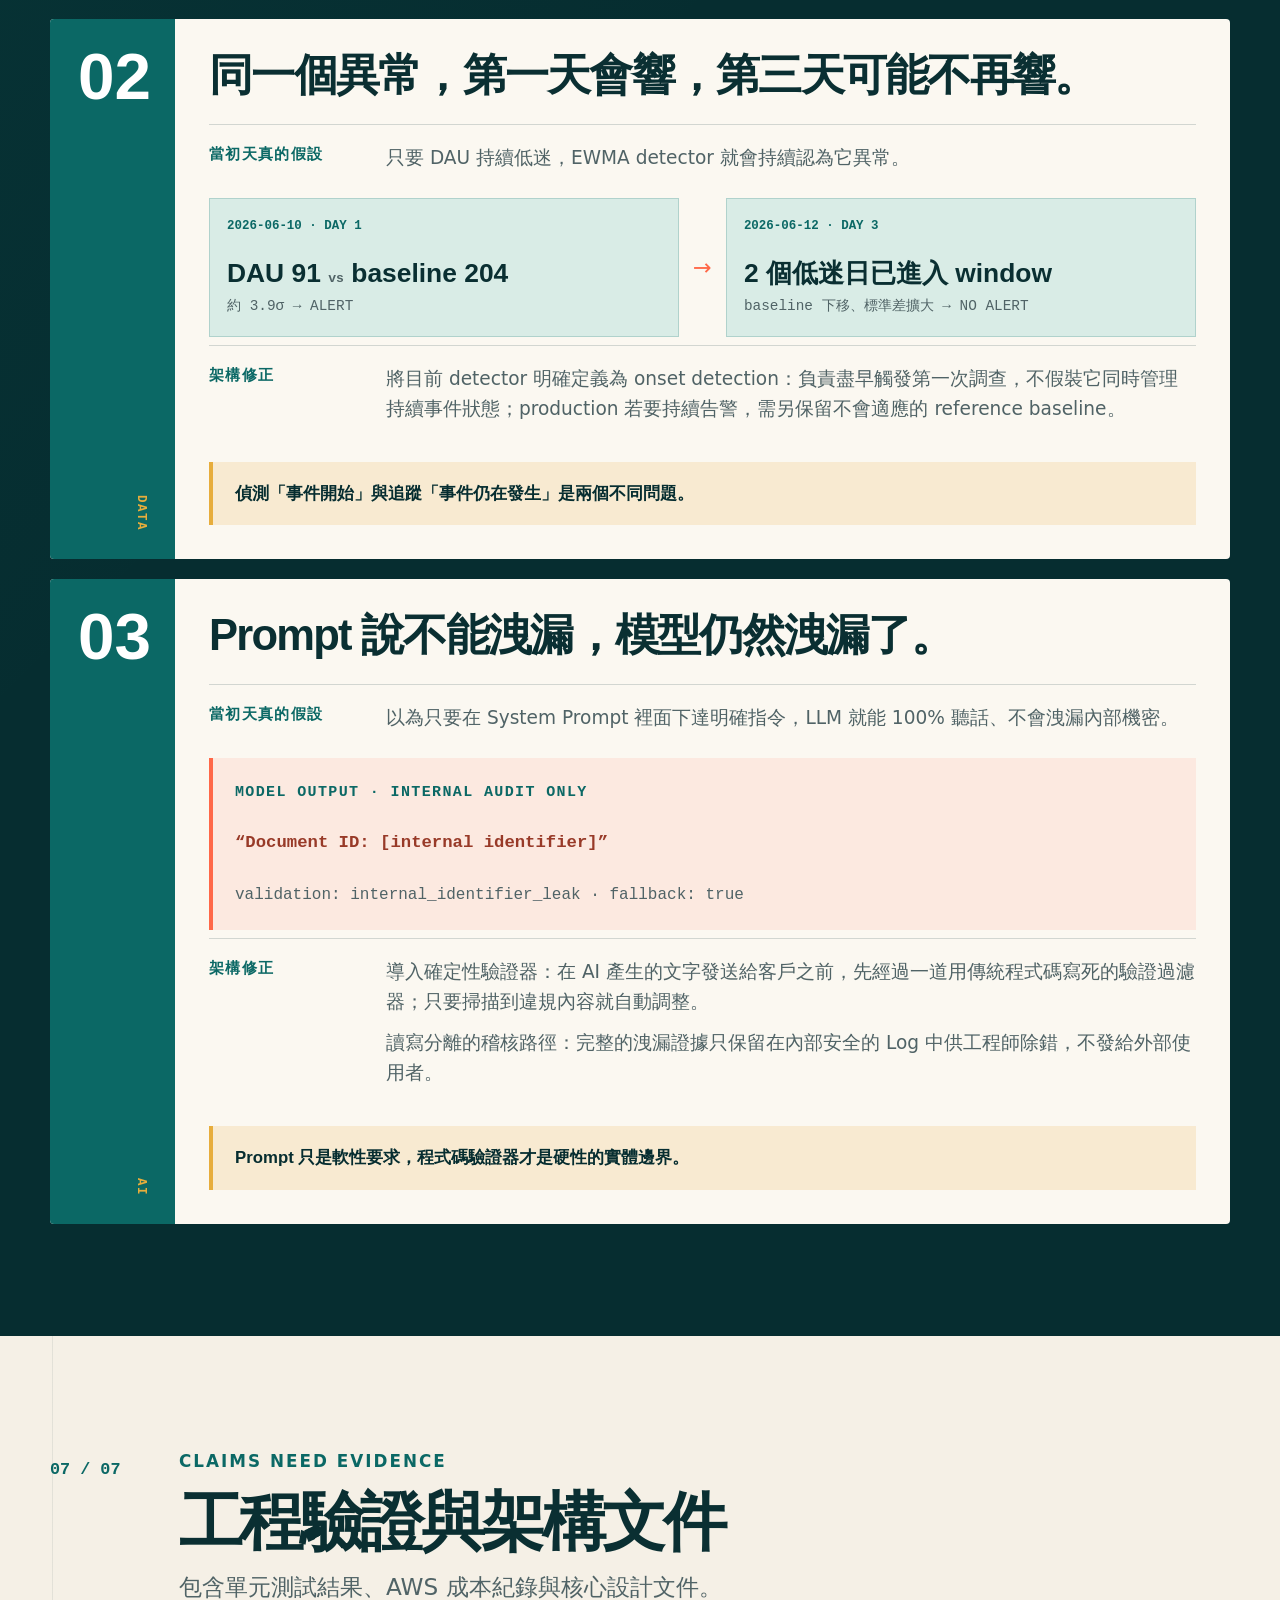
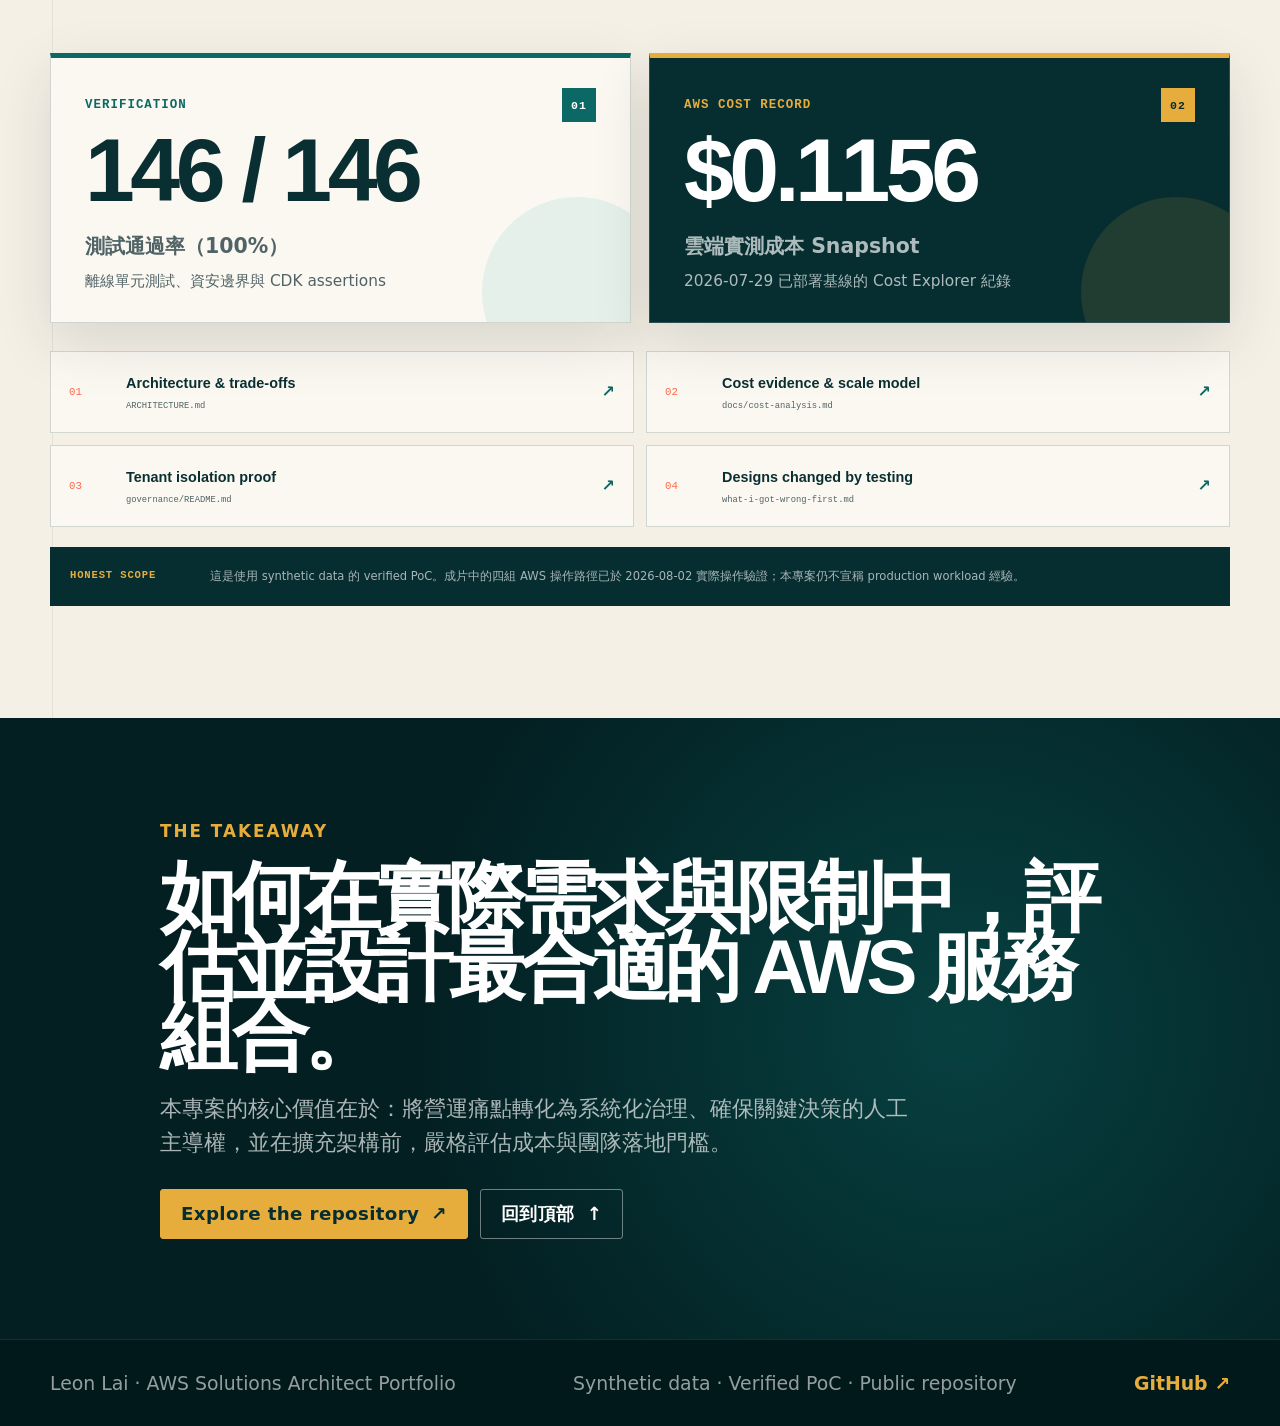
==== commit 7cd973ce: "fix: move demo captions to selectable tracks" ====
--- a/site/index.html
+++ b/site/index.html
@@ -484,78 +484,32 @@
               poster="video/demo-poster.png"
               aria-label="Two-minute AWS game data platform demo"
             >
-              <source src="video/demo-overview.zh-TW.mp4" type="video/mp4">
+              <source src="video/demo-overview.mp4" type="video/mp4">
               <track
                 kind="captions"
                 srclang="zh-TW"
                 label="繁體中文字幕"
                 src="video/demo-overview.zh-TW.vtt"
+                default
+              >
+              <track
+                kind="captions"
+                srclang="en"
+                label="English captions"
+                src="video/demo-overview.en.vtt"
               >
             </video>
             <figcaption>
               <span>
-                <b data-i18n="demoVideoTitle">實機操作字幕版 · 02:00</b>
-                <small data-i18n="demoVideoNote">2026-08-02 實際操作 AWS 路徑 · 1080p · 無聲版本</small>
+                <b data-i18n="demoVideoTitle">實機操作 · 02:00</b>
+                <small data-i18n="demoVideoNote">2026-08-02 實際操作 AWS 路徑 · 1080p · 無聲版本 · 可選中英文字幕</small>
               </span>
-              <a href="video/demo-overview.zh-TW.srt" download data-i18n="demoVideoDownload">下載中文字幕</a>
+              <span class="demo-caption-downloads">
+                <a href="video/demo-overview.zh-TW.srt" download data-i18n="demoVideoDownloadZh">下載中文字幕</a>
+                <a href="video/demo-overview.en.srt" download data-i18n="demoVideoDownloadEn">Download English captions</a>
+              </span>
             </figcaption>
           </figure>
-
-          <div class="demo-layout reveal">
-            <div class="demo-chapters" role="tablist" aria-label="Demo chapters">
-              <button type="button" role="tab" aria-selected="true" data-demo="m1" aria-controls="demo-panel">
-                <span>00:05</span>
-                <b data-i18n="demoM1">M1 · Detect</b>
-                <small data-i18n="demoM1Time">23 sec</small>
-              </button>
-              <button type="button" role="tab" aria-selected="false" data-demo="m3" aria-controls="demo-panel">
-                <span>00:28</span>
-                <b data-i18n="demoM3">M3 · Investigate</b>
-                <small data-i18n="demoM3Time">22 sec</small>
-              </button>
-              <button type="button" role="tab" aria-selected="false" data-demo="m2" aria-controls="demo-panel">
-                <span>00:50</span>
-                <b data-i18n="demoM2">M2 · Experiment Ops</b>
-                <small data-i18n="demoM2Time">32 sec</small>
-              </button>
-              <button type="button" role="tab" aria-selected="false" data-demo="m4" aria-controls="demo-panel">
-                <span>01:22</span>
-                <b data-i18n="demoM4">M4 · 整合支援</b>
-                <small data-i18n="demoM4Time">27 sec</small>
-              </button>
-            </div>
-
-            <div class="demo-panel" id="demo-panel" role="tabpanel" tabindex="0">
-              <div class="terminal-bar">
-                <span aria-hidden="true"></span><span aria-hidden="true"></span><span aria-hidden="true"></span>
-                <small id="demo-window-title">M1 / VERIFIED DEMO OUTPUT</small>
-              </div>
-              <div class="demo-context">
-                <p><small data-i18n="demoPainLabel">PAIN</small><span id="demo-pain"></span></p>
-                <p><small data-i18n="demoResultLabel">RESULT</small><span id="demo-result"></span></p>
-              </div>
-              <pre id="demo-terminal" aria-live="polite"></pre>
-              <div class="demo-takeaway">
-                <p><small data-i18n="demoHumanLabel">HUMAN DECISION</small><span id="demo-human"></span></p>
-                <p><small id="demo-detail-label">SCAN &amp; ALERT WINDOW</small><span id="demo-detail"></span></p>
-              </div>
-            </div>
-          </div>
-
-          <div class="incident-loop reveal">
-            <span class="loop-step auto"><b>01</b><i data-i18n="loopDetect">Detect</i></span>
-            <em aria-hidden="true">→</em>
-            <span class="loop-step auto"><b>02</b><i data-i18n="loopFirstLook">First look</i></span>
-            <em aria-hidden="true">→</em>
-            <span class="loop-step human"><b>03</b><i data-i18n="loopInvestigate">Investigate</i></span>
-            <em aria-hidden="true">→</em>
-            <span class="loop-step human"><b>04</b><i data-i18n="loopAct">Act</i></span>
-            <em aria-hidden="true">→</em>
-            <span class="loop-step human-led"><b>05</b><i data-i18n="loopValidate">Validate</i></span>
-          </div>
-          <p class="loop-note reveal" data-i18n="loopNote">
-            這條閉環只適用 KPI／留存異常；已知品質訊號走獨立的 flagged records → human review；M2 只在適合以受控實驗驗證時介入。
-          </p>
         </div>
       </section>
 
--- a/site/styles.css
+++ b/site/styles.css
@@ -1486,6 +1486,14 @@
   gap: 5px;
 }
 
+.demo-video figcaption .demo-caption-downloads {
+  display: flex;
+  flex: 0 0 auto;
+  flex-wrap: wrap;
+  grid-auto-flow: column;
+  gap: 10px;
+}
+
 .demo-video figcaption b {
   color: #fff;
   font-size: 1.08rem;
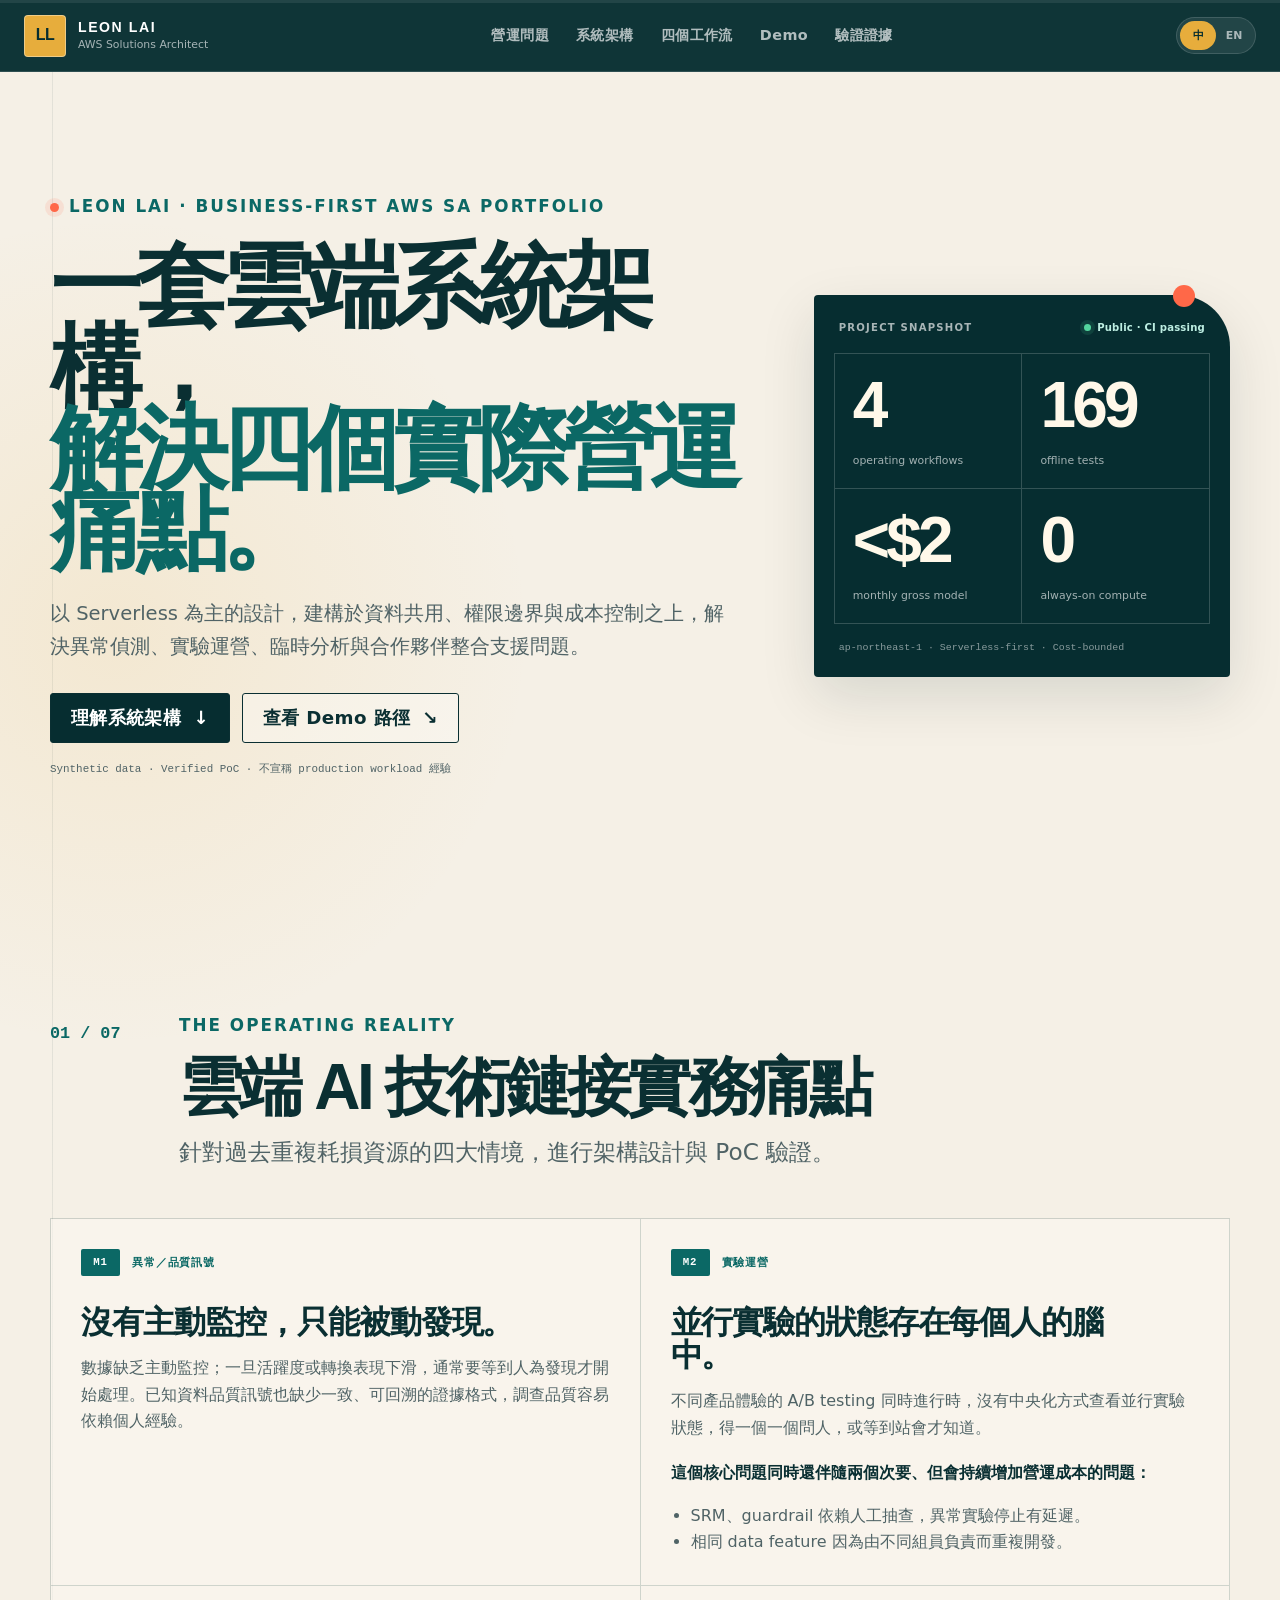
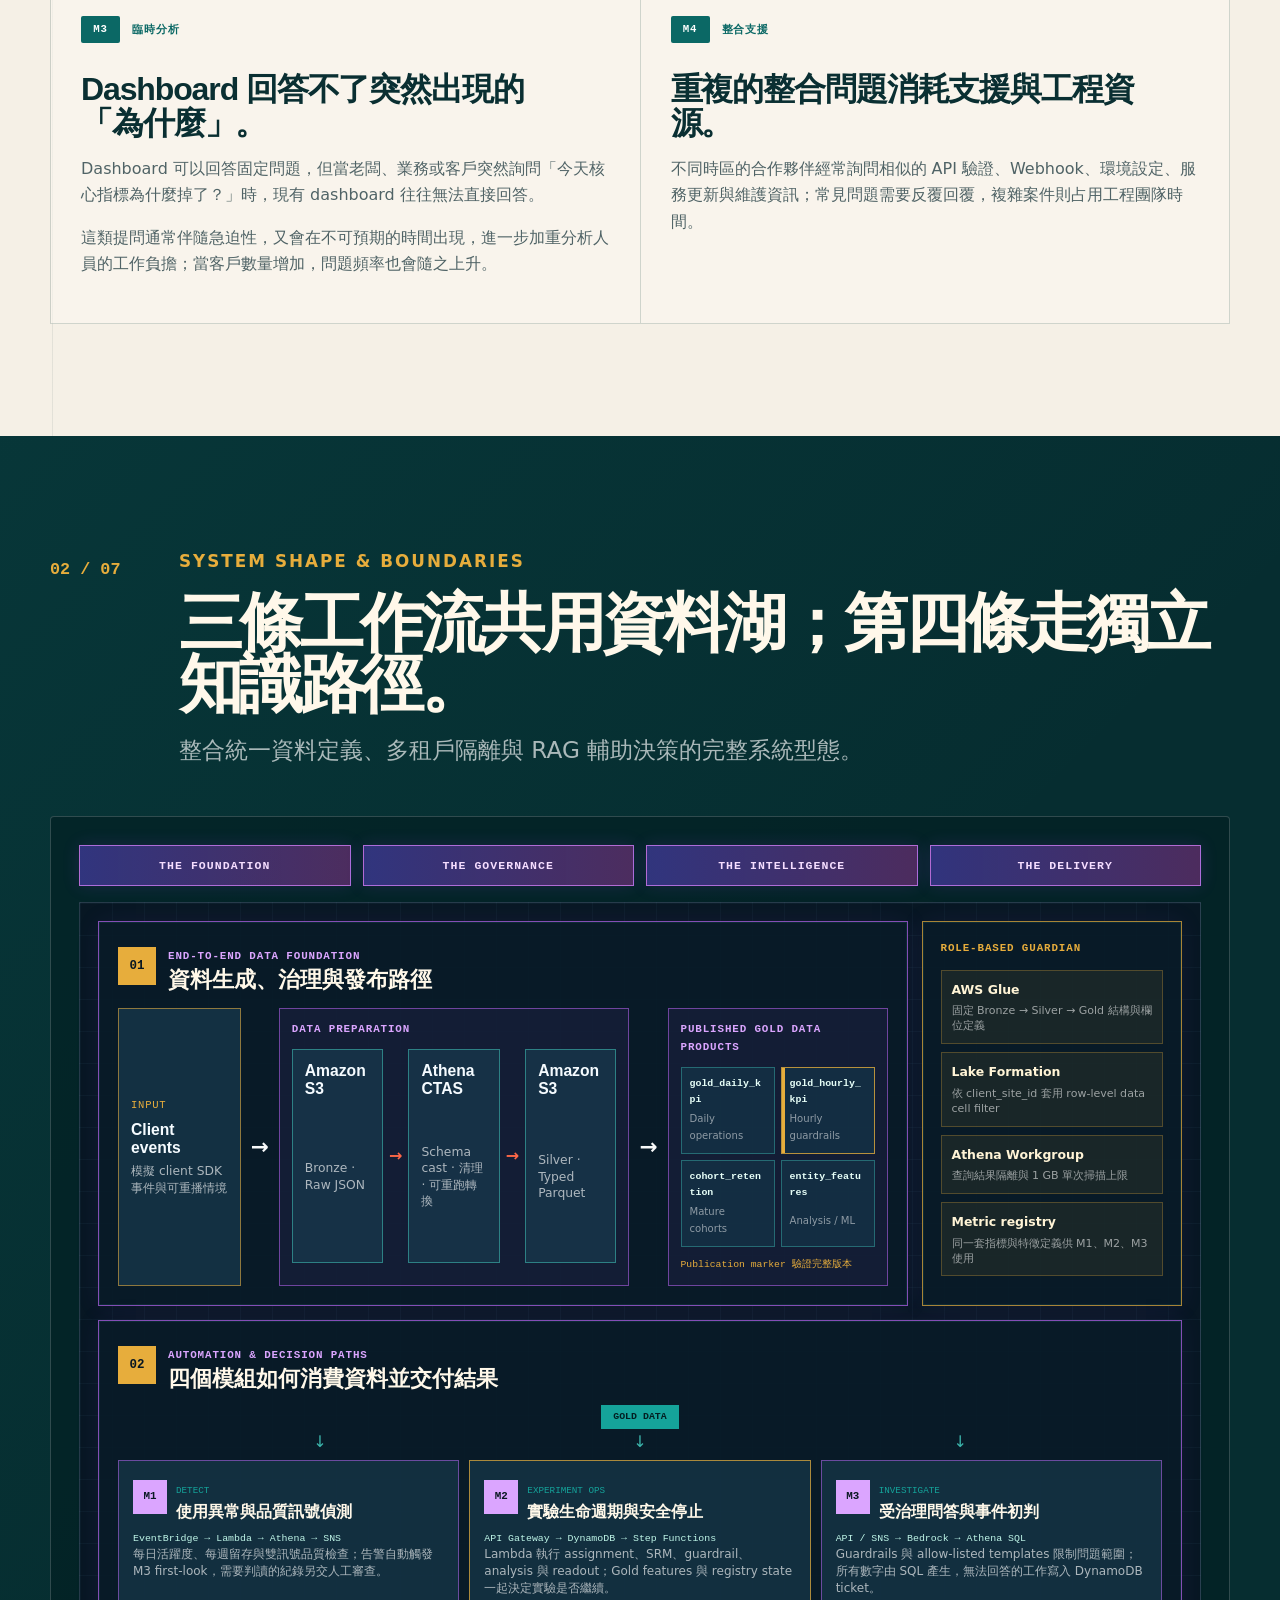
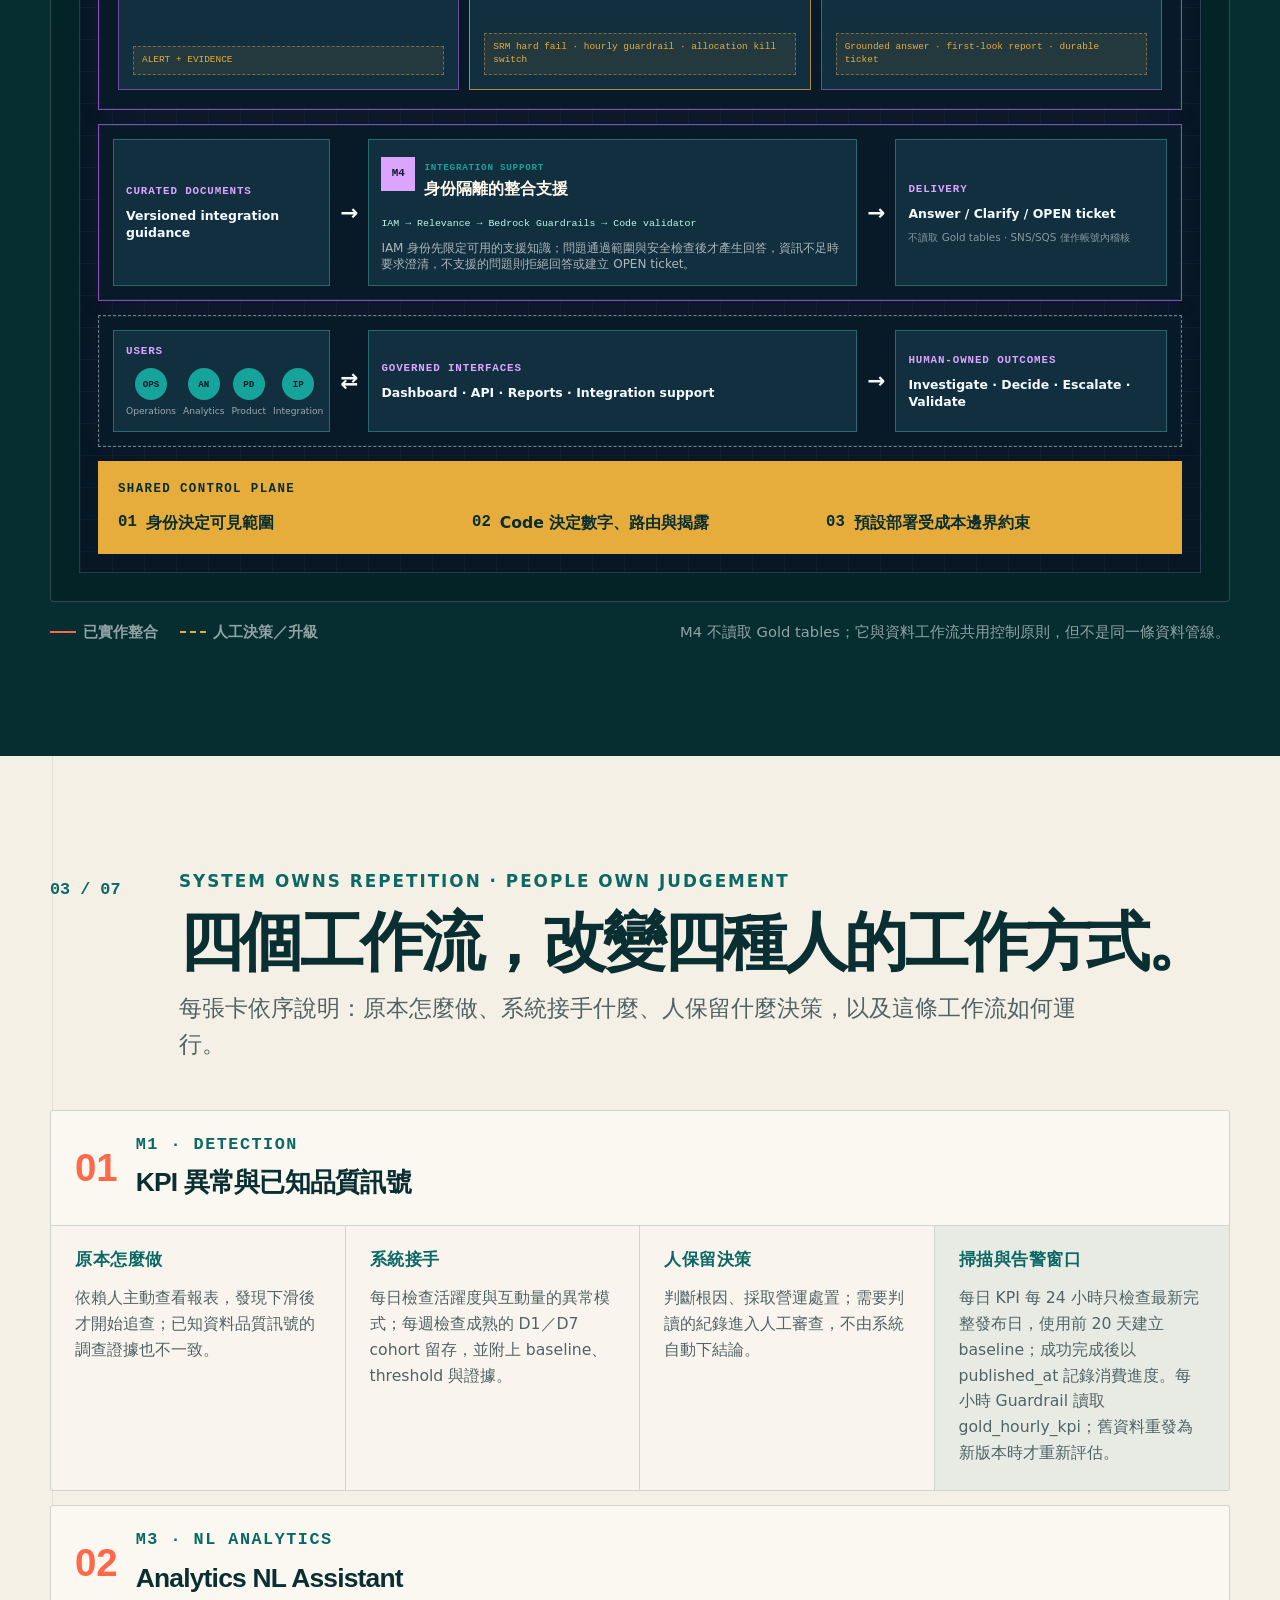
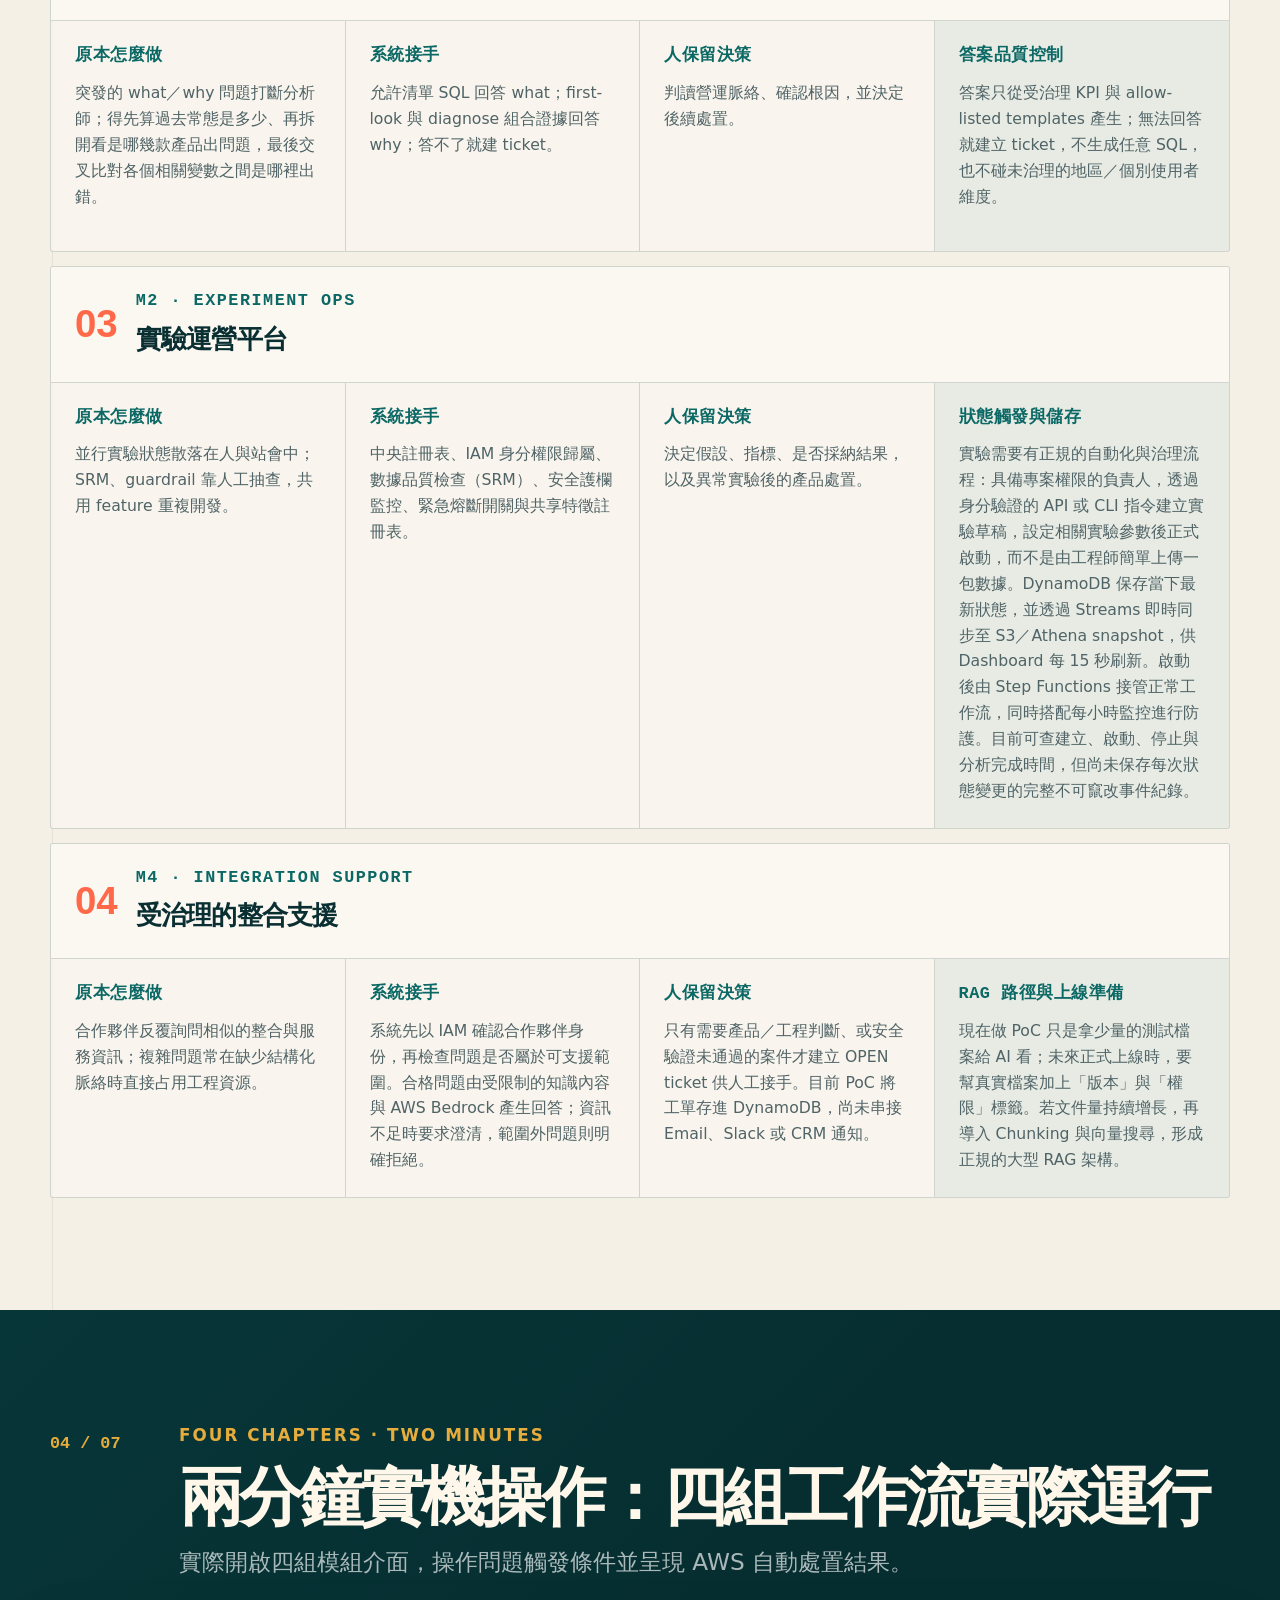
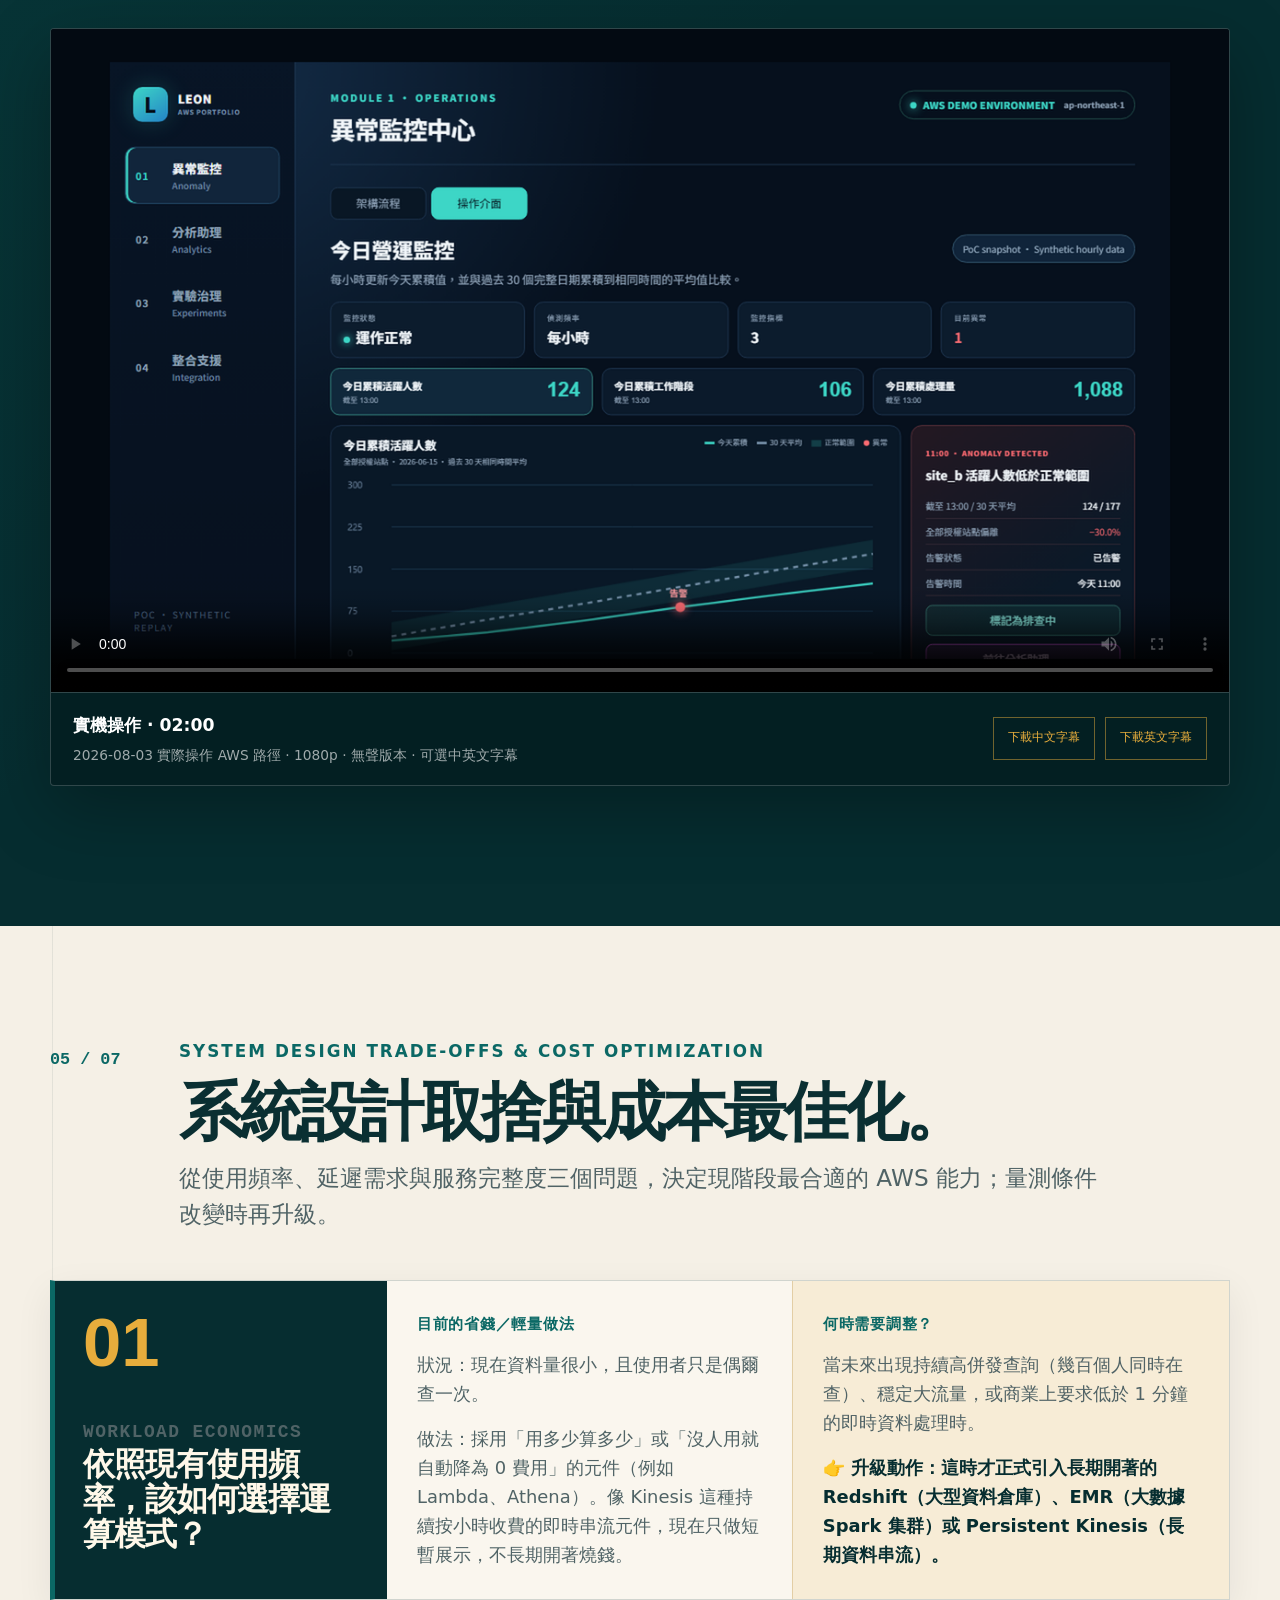
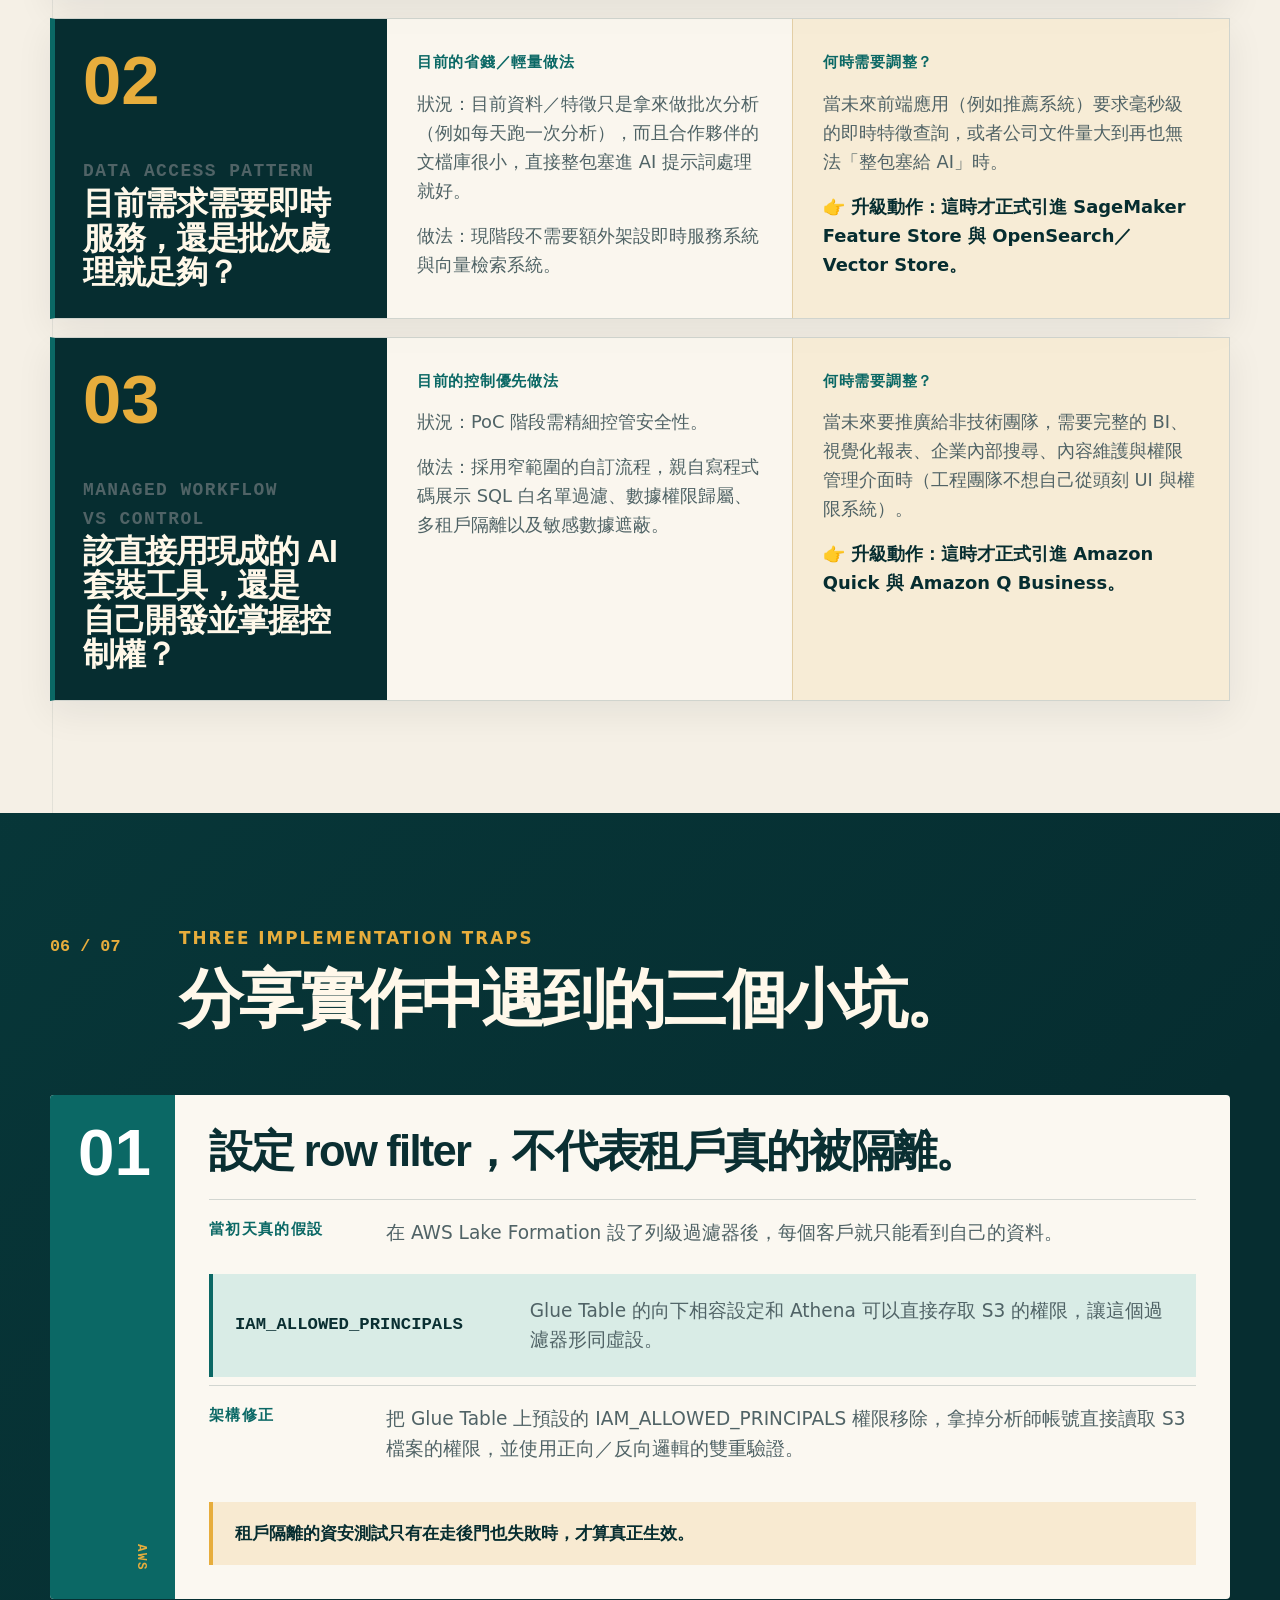
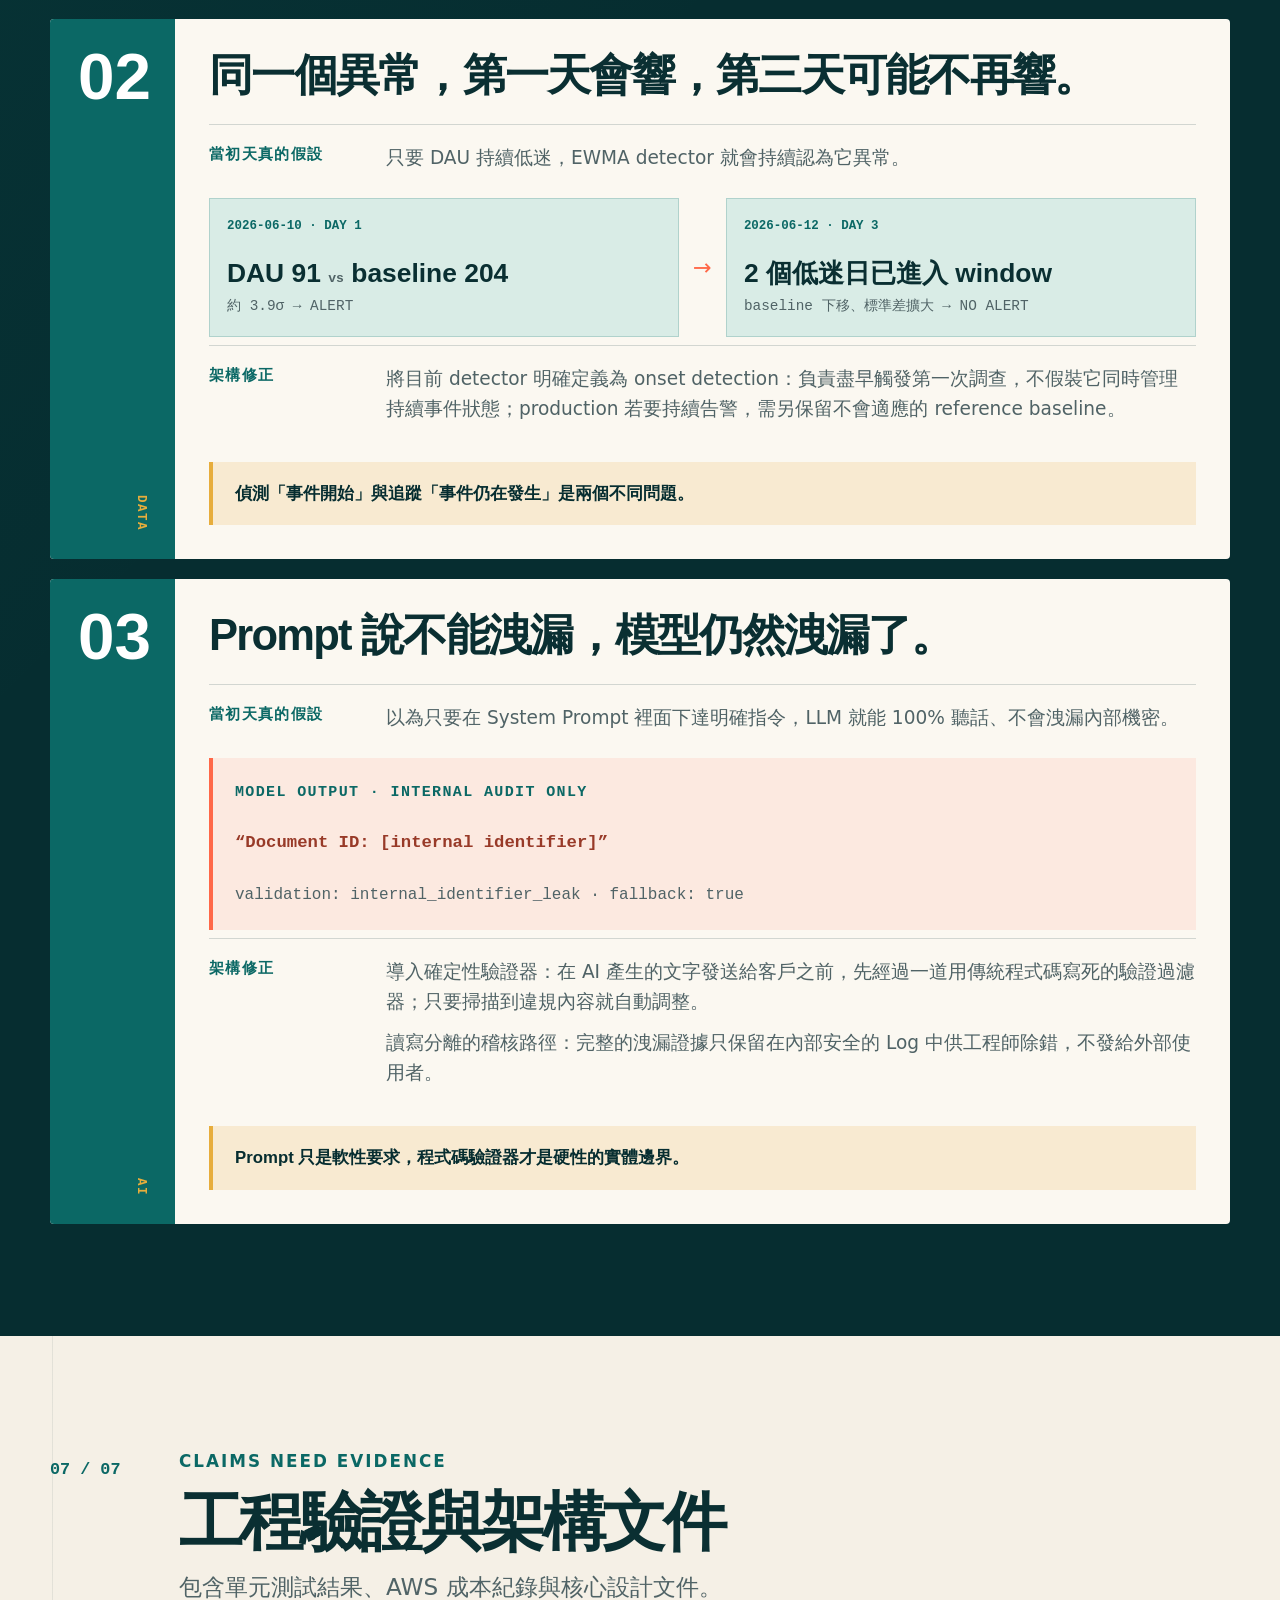
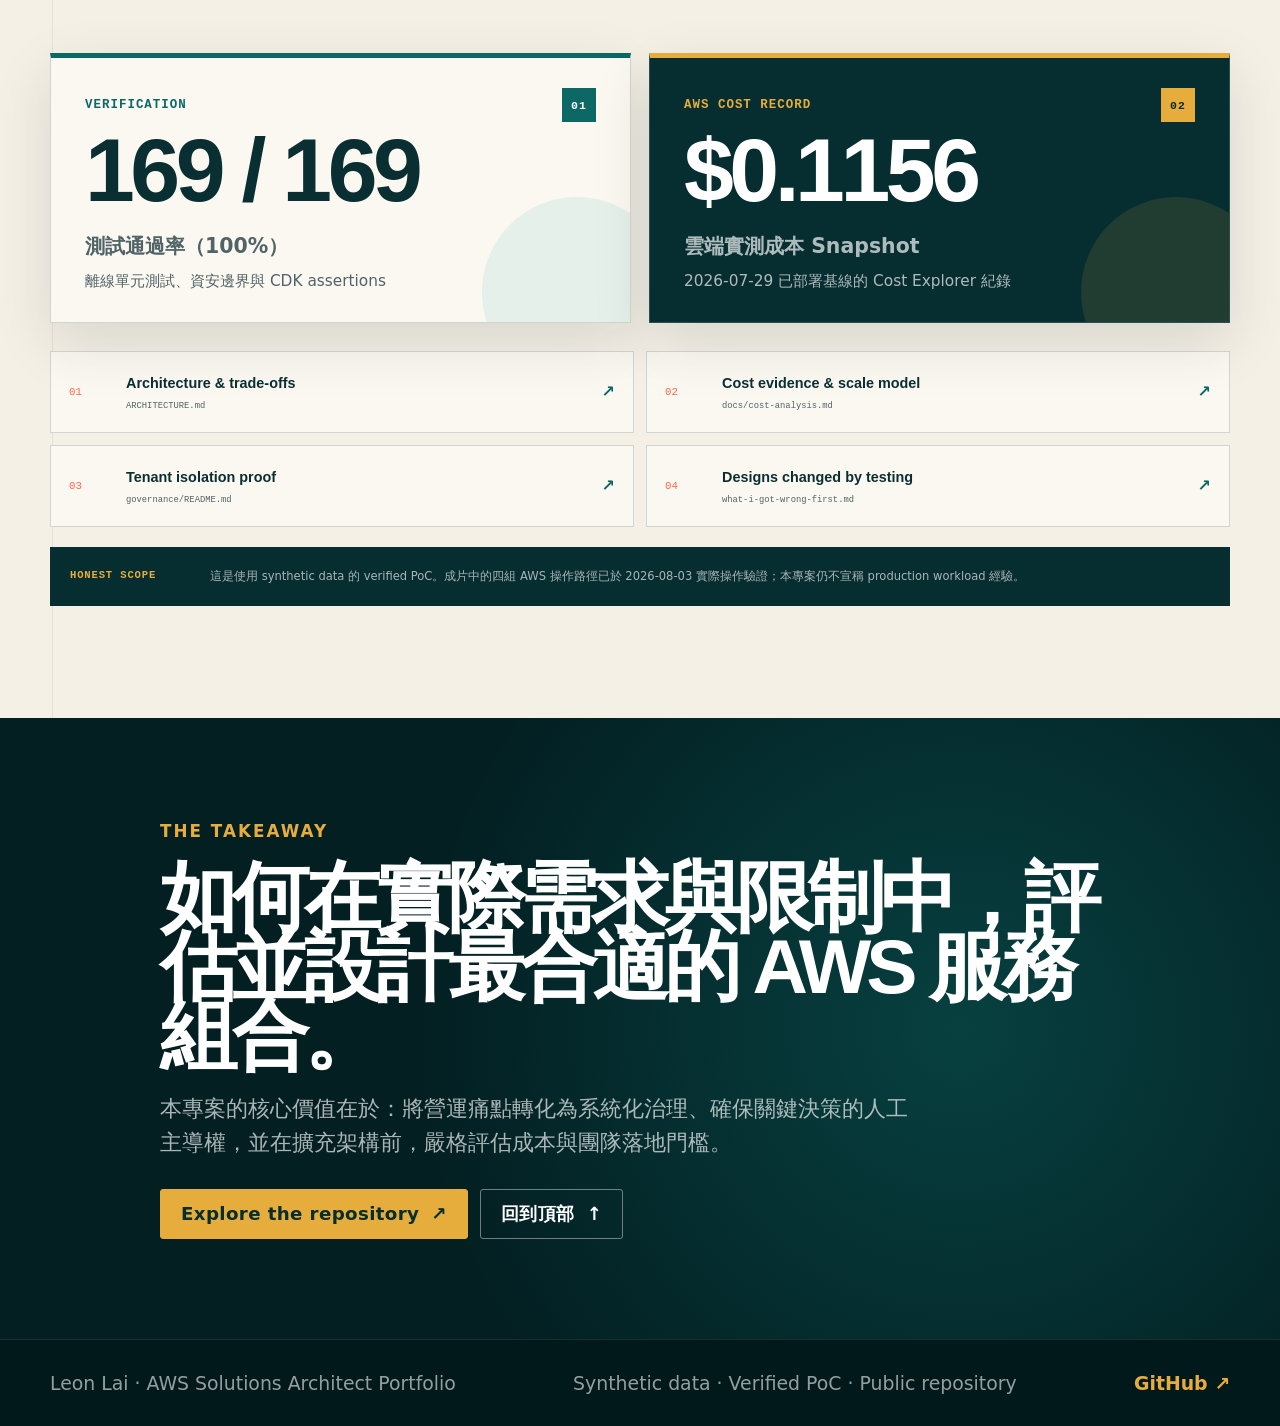
==== commit a7e5c4da: "fix: align demo documentation and translations" ====
--- a/site/index.html
+++ b/site/index.html
@@ -34,7 +34,7 @@
     <div class="scroll-progress" aria-hidden="true"><span></span></div>
 
     <header class="site-header">
-      <a class="brand" href="#overview" aria-label="Leon Lai portfolio home">
+      <a class="brand" href="#overview" aria-label="Leon Lai 作品集首頁" data-i18n-aria-label="ariaBrandHome">
         <span class="brand-mark" aria-hidden="true">LL</span>
         <span class="brand-copy">
           <strong>Leon Lai</strong>
@@ -42,7 +42,7 @@
         </span>
       </a>
 
-      <nav aria-label="Primary navigation">
+      <nav aria-label="主要導覽" data-i18n-aria-label="ariaPrimaryNavigation">
         <a href="#problems" data-i18n="navProblems">營運問題</a>
         <a href="#architecture" data-i18n="navArchitecture">系統架構</a>
         <a href="#workflows" data-i18n="navWorkflows">四個工作流</a>
@@ -50,7 +50,7 @@
         <a href="#evidence" data-i18n="navEvidence">驗證證據</a>
       </nav>
 
-      <div class="language-switcher" role="group" aria-label="Language">
+      <div class="language-switcher" role="group" aria-label="語言" data-i18n-aria-label="ariaLanguage">
         <button type="button" data-lang="zh" aria-pressed="true">中</button>
         <button type="button" data-lang="en" aria-pressed="false">EN</button>
       </div>
@@ -85,7 +85,7 @@
           </p>
         </div>
 
-        <aside class="hero-proof reveal" aria-label="Project snapshot">
+        <aside class="hero-proof reveal" aria-label="專案摘要" data-i18n-aria-label="ariaProjectSnapshot">
           <div class="proof-label">
             <span data-i18n="snapshot">PROJECT SNAPSHOT</span>
             <span class="status-pill">
@@ -99,7 +99,7 @@
               <span data-i18n="statWorkflows">operating workflows</span>
             </div>
             <div>
-              <strong>146</strong>
+              <strong>169</strong>
               <span data-i18n="statTests">offline tests</span>
             </div>
             <div>
@@ -199,7 +199,7 @@
             </div>
           </div>
 
-          <div class="architecture-canvas reveal" aria-label="System architecture overview">
+          <div class="architecture-canvas reveal" aria-label="系統架構總覽" data-i18n-aria-label="ariaArchitectureOverview">
             <div class="architecture-stage-rail" aria-hidden="true">
               <span>THE FOUNDATION</span>
               <span>THE GOVERNANCE</span>
@@ -248,7 +248,7 @@
                 </div>
               </section>
 
-              <aside class="security-guardian" aria-label="Shared security and governance controls">
+              <aside class="security-guardian" aria-label="共用安全與治理控制" data-i18n-aria-label="ariaSharedControls">
                 <strong>ROLE-BASED GUARDIAN</strong>
                 <div>
                   <span><b>AWS Glue</b><i data-i18n="catalogControl">固定 Bronze → Silver → Gold 結構與欄位定義</i></span>
@@ -290,7 +290,7 @@
                 </div>
               </section>
 
-              <section class="knowledge-lane" aria-label="Separate integration support path">
+              <section class="knowledge-lane" aria-label="獨立整合支援路徑" data-i18n-aria-label="ariaIntegrationPath">
                 <div class="knowledge-source"><small>CURATED DOCUMENTS</small><b>Versioned integration guidance</b></div>
                 <i aria-hidden="true">→</i>
                 <article class="knowledge-agent">
@@ -302,7 +302,7 @@
                 <div class="knowledge-output"><small>DELIVERY</small><b>Answer / Clarify / OPEN ticket</b><span data-i18n="architectureM4Branch">不讀取 Gold tables · SNS/SQS 僅作帳號內稽核</span></div>
               </section>
 
-              <section class="people-lane" aria-label="Users and delivery interfaces">
+              <section class="people-lane" aria-label="使用者與交付介面" data-i18n-aria-label="ariaUsersDelivery">
                 <div class="people-group">
                   <small>USERS</small>
                   <span><b>OPS</b><i>Operations</i></span>
@@ -482,7 +482,8 @@
               controls
               preload="metadata"
               poster="video/demo-poster.png"
-              aria-label="Two-minute AWS game data platform demo"
+              aria-label="兩分鐘 AWS 資料平台 Demo"
+              data-i18n-aria-label="ariaDemoVideo"
             >
               <source src="video/demo-overview.mp4" type="video/mp4">
               <track
@@ -502,7 +503,7 @@
             <figcaption>
               <span>
                 <b data-i18n="demoVideoTitle">實機操作 · 02:00</b>
-                <small data-i18n="demoVideoNote">2026-08-02 實際操作 AWS 路徑 · 1080p · 無聲版本 · 可選中英文字幕</small>
+                <small data-i18n="demoVideoNote">2026-08-03 實際操作 AWS 路徑 · 1080p · 無聲版本 · 可選中英文字幕</small>
               </span>
               <span class="demo-caption-downloads">
                 <a href="video/demo-overview.zh-TW.srt" download data-i18n="demoVideoDownloadZh">下載中文字幕</a>
@@ -690,7 +691,7 @@
         <div class="evidence-grid reveal">
           <article class="evidence-card evidence-tests-card">
             <div class="evidence-card-top"><span>VERIFICATION</span><b>01</b></div>
-            <strong>146 / 146</strong>
+            <strong>169 / 169</strong>
             <span data-i18n="evidenceTests">測試通過率（100%）</span>
             <small data-i18n="evidenceTestsNote">離線單元測試、資安邊界與 CDK assertions</small>
           </article>
--- a/site/styles.css
+++ b/site/styles.css
@@ -1447,15 +1447,6 @@
   color: var(--teal);
 }
 
-.demo-layout {
-  display: grid;
-  grid-template-columns: minmax(220px, 0.36fr) minmax(0, 1fr);
-  background: var(--night-deep);
-  border: 1px solid var(--line-light);
-  border-radius: 4px;
-  overflow: hidden;
-}
-
 .demo-video {
   margin: 0 0 28px;
   overflow: hidden;
@@ -1518,196 +1509,6 @@
 .demo-video figcaption a:focus-visible {
   color: var(--night-deep);
   background: var(--amber);
-}
-
-.demo-chapters {
-  display: grid;
-  align-content: start;
-  background: rgba(255, 255, 255, 0.035);
-  border-right: 1px solid var(--line-light);
-}
-
-.demo-chapters button {
-  display: grid;
-  grid-template-columns: 52px 1fr auto;
-  gap: 8px;
-  align-items: center;
-  min-height: 86px;
-  padding: 15px 16px;
-  color: rgba(255, 255, 255, 0.64);
-  background: transparent;
-  border: 0;
-  border-bottom: 1px solid var(--line-light);
-  cursor: pointer;
-  text-align: left;
-}
-
-.demo-chapters button span {
-  color: var(--amber);
-  font-family: var(--mono);
-  font-size: 0.75rem;
-}
-
-.demo-chapters button b {
-  color: inherit;
-  font-family: var(--display);
-  font-size: 1rem;
-}
-
-.demo-chapters button small {
-  font-size: 0.7rem;
-  white-space: nowrap;
-}
-
-.demo-chapters button:hover,
-.demo-chapters button:focus-visible,
-.demo-chapters button[aria-selected="true"] {
-  color: #fff;
-  background: rgba(21, 163, 154, 0.12);
-  box-shadow: inset 4px 0 var(--coral);
-}
-
-.demo-panel {
-  min-width: 0;
-  outline: none;
-}
-
-.terminal-bar {
-  display: flex;
-  gap: 6px;
-  align-items: center;
-  height: 43px;
-  padding: 0 17px;
-  background: rgba(255, 255, 255, 0.06);
-  border-bottom: 1px solid var(--line-light);
-}
-
-.terminal-bar > span {
-  width: 9px;
-  height: 9px;
-  background: var(--coral);
-  border-radius: 50%;
-}
-
-.terminal-bar > span:nth-child(2) {
-  background: var(--amber);
-}
-
-.terminal-bar > span:nth-child(3) {
-  background: var(--teal-bright);
-}
-
-.terminal-bar small {
-  margin-left: auto;
-  color: rgba(255, 255, 255, 0.45);
-  font-family: var(--mono);
-  font-size: 0.68rem;
-}
-
-.demo-context,
-.demo-takeaway {
-  display: grid;
-  grid-template-columns: 1fr 1fr;
-  border-bottom: 1px solid var(--line-light);
-}
-
-.demo-context p,
-.demo-takeaway p {
-  display: grid;
-  gap: 7px;
-  min-height: 104px;
-  margin: 0;
-  padding: 19px;
-  border-right: 1px solid var(--line-light);
-}
-
-.demo-context p:last-child,
-.demo-takeaway p:last-child {
-  border-right: 0;
-}
-
-.demo-context small,
-.demo-takeaway small {
-  color: var(--amber);
-  font-family: var(--mono);
-  font-size: 0.68rem;
-  letter-spacing: 0.09em;
-}
-
-.demo-context span,
-.demo-takeaway span {
-  color: rgba(255, 255, 255, 0.73);
-  font-size: 0.9rem;
-}
-
-#demo-terminal {
-  min-height: 255px;
-  margin: 0;
-  padding: 25px;
-  color: #bff6e8;
-  background:
-    linear-gradient(rgba(21, 163, 154, 0.04) 1px, transparent 1px);
-  background-size: 100% 24px;
-  font-family: var(--mono);
-  font-size: clamp(0.68rem, 1.2vw, 0.78rem);
-  line-height: 1.85;
-  white-space: pre-wrap;
-}
-
-.demo-takeaway {
-  border-top: 1px solid var(--line-light);
-  border-bottom: 0;
-}
-
-.incident-loop {
-  display: grid;
-  grid-template-columns: 1fr auto 1fr auto 1fr auto 1fr auto 1fr;
-  gap: 10px;
-  align-items: center;
-  margin-top: 30px;
-}
-
-.loop-step {
-  display: flex;
-  gap: 10px;
-  align-items: center;
-  min-height: 54px;
-  padding: 11px;
-  background: rgba(255, 255, 255, 0.06);
-  border: 1px solid var(--line-light);
-}
-
-.loop-step b {
-  color: var(--amber);
-  font-family: var(--mono);
-  font-size: 0.6rem;
-}
-
-.loop-step i {
-  font-style: normal;
-  font-size: 0.68rem;
-  font-weight: 800;
-}
-
-.loop-step.human {
-  border-style: dashed;
-}
-
-.loop-step.human-led {
-  border-color: rgba(231, 173, 60, 0.55);
-}
-
-.incident-loop em {
-  color: var(--coral);
-  font-style: normal;
-}
-
-.loop-note {
-  max-width: 940px;
-  margin: 16px auto 0;
-  color: rgba(255, 255, 255, 0.56);
-  font-size: 0.82rem;
-  text-align: center;
 }
 
 .decision-grid {
@@ -2418,36 +2219,6 @@
     text-align: left;
   }
 
-  .demo-layout {
-    grid-template-columns: 1fr;
-  }
-
-  .demo-chapters {
-    grid-template-columns: 1fr 1fr;
-    border-right: 0;
-    border-bottom: 1px solid var(--line-light);
-  }
-
-  .demo-chapters button {
-    min-height: 72px;
-    border-right: 1px solid var(--line-light);
-  }
-
-  .demo-chapters button[aria-selected="true"] {
-    box-shadow: inset 0 4px var(--coral);
-  }
-
-  .incident-loop {
-    grid-template-columns: 1fr;
-    max-width: 420px;
-    margin-inline: auto;
-  }
-
-  .incident-loop em {
-    justify-self: center;
-    transform: rotate(90deg);
-  }
-
   .learning-card {
     grid-template-columns: 70px 1fr;
   }
@@ -2592,33 +2363,6 @@
 
   .workflow-grid > div:nth-child(3) {
     border-bottom: 1px solid var(--line);
-  }
-
-  .demo-chapters {
-    grid-template-columns: 1fr;
-  }
-
-  .demo-context,
-  .demo-takeaway {
-    grid-template-columns: 1fr;
-  }
-
-  .demo-context p,
-  .demo-takeaway p {
-    min-height: auto;
-    border-right: 0;
-    border-bottom: 1px solid var(--line-light);
-  }
-
-  .demo-context p:last-child,
-  .demo-takeaway p:last-child {
-    border-bottom: 0;
-  }
-
-  #demo-terminal {
-    min-height: 280px;
-    padding: 18px;
-    font-size: 0.62rem;
   }
 
   .decision-card > .decision-now,
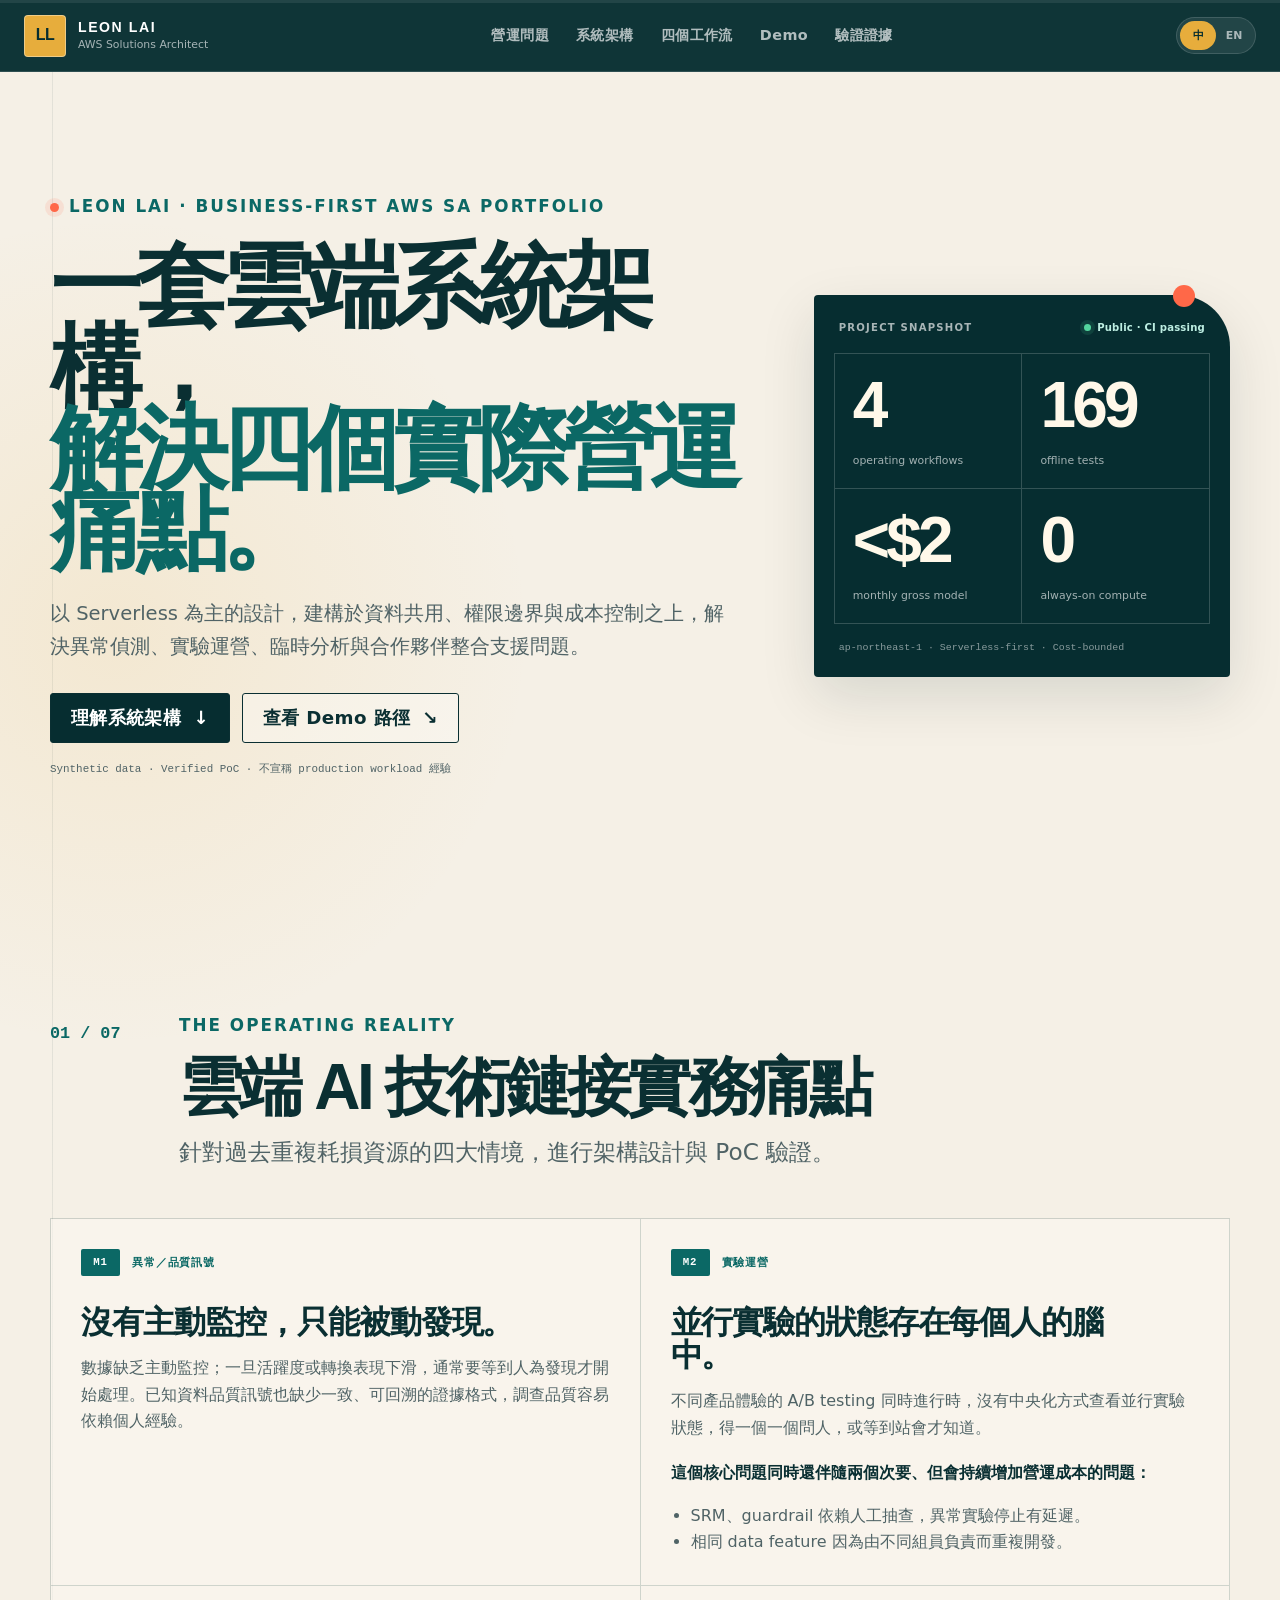
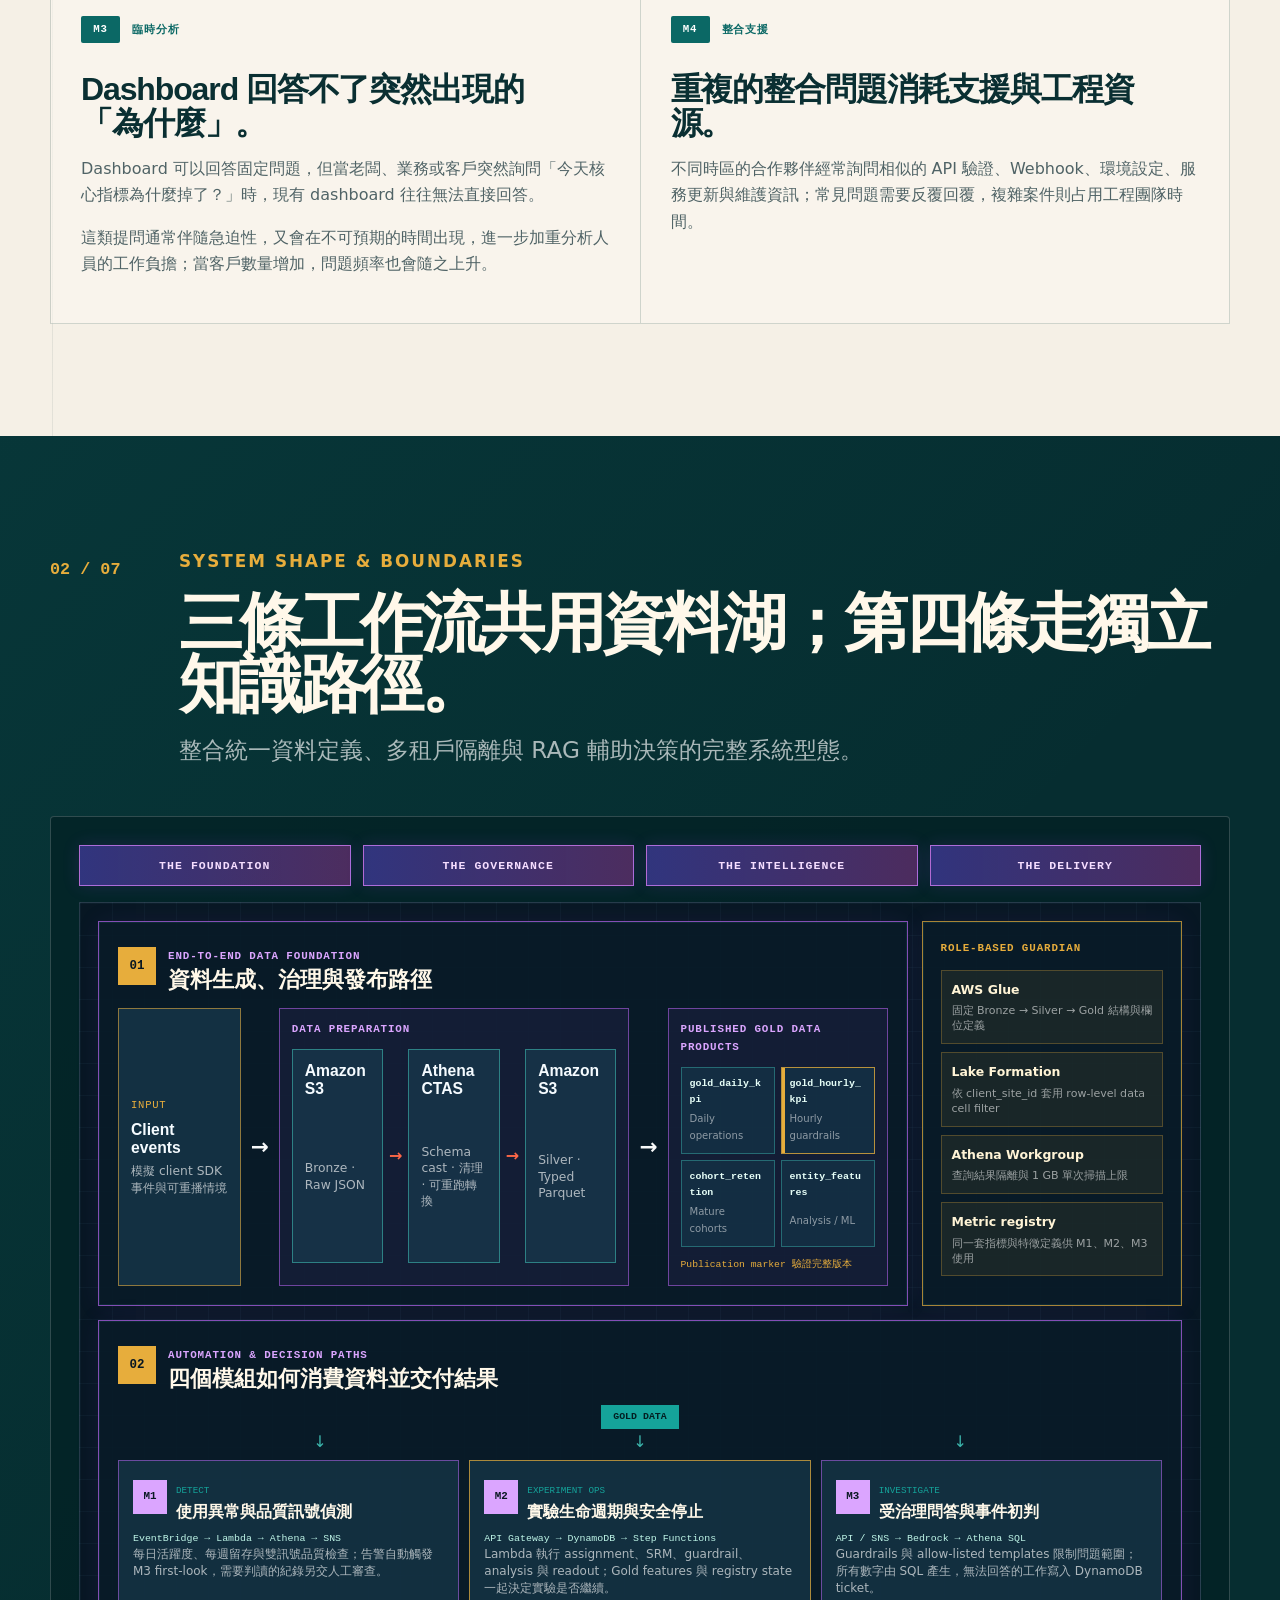
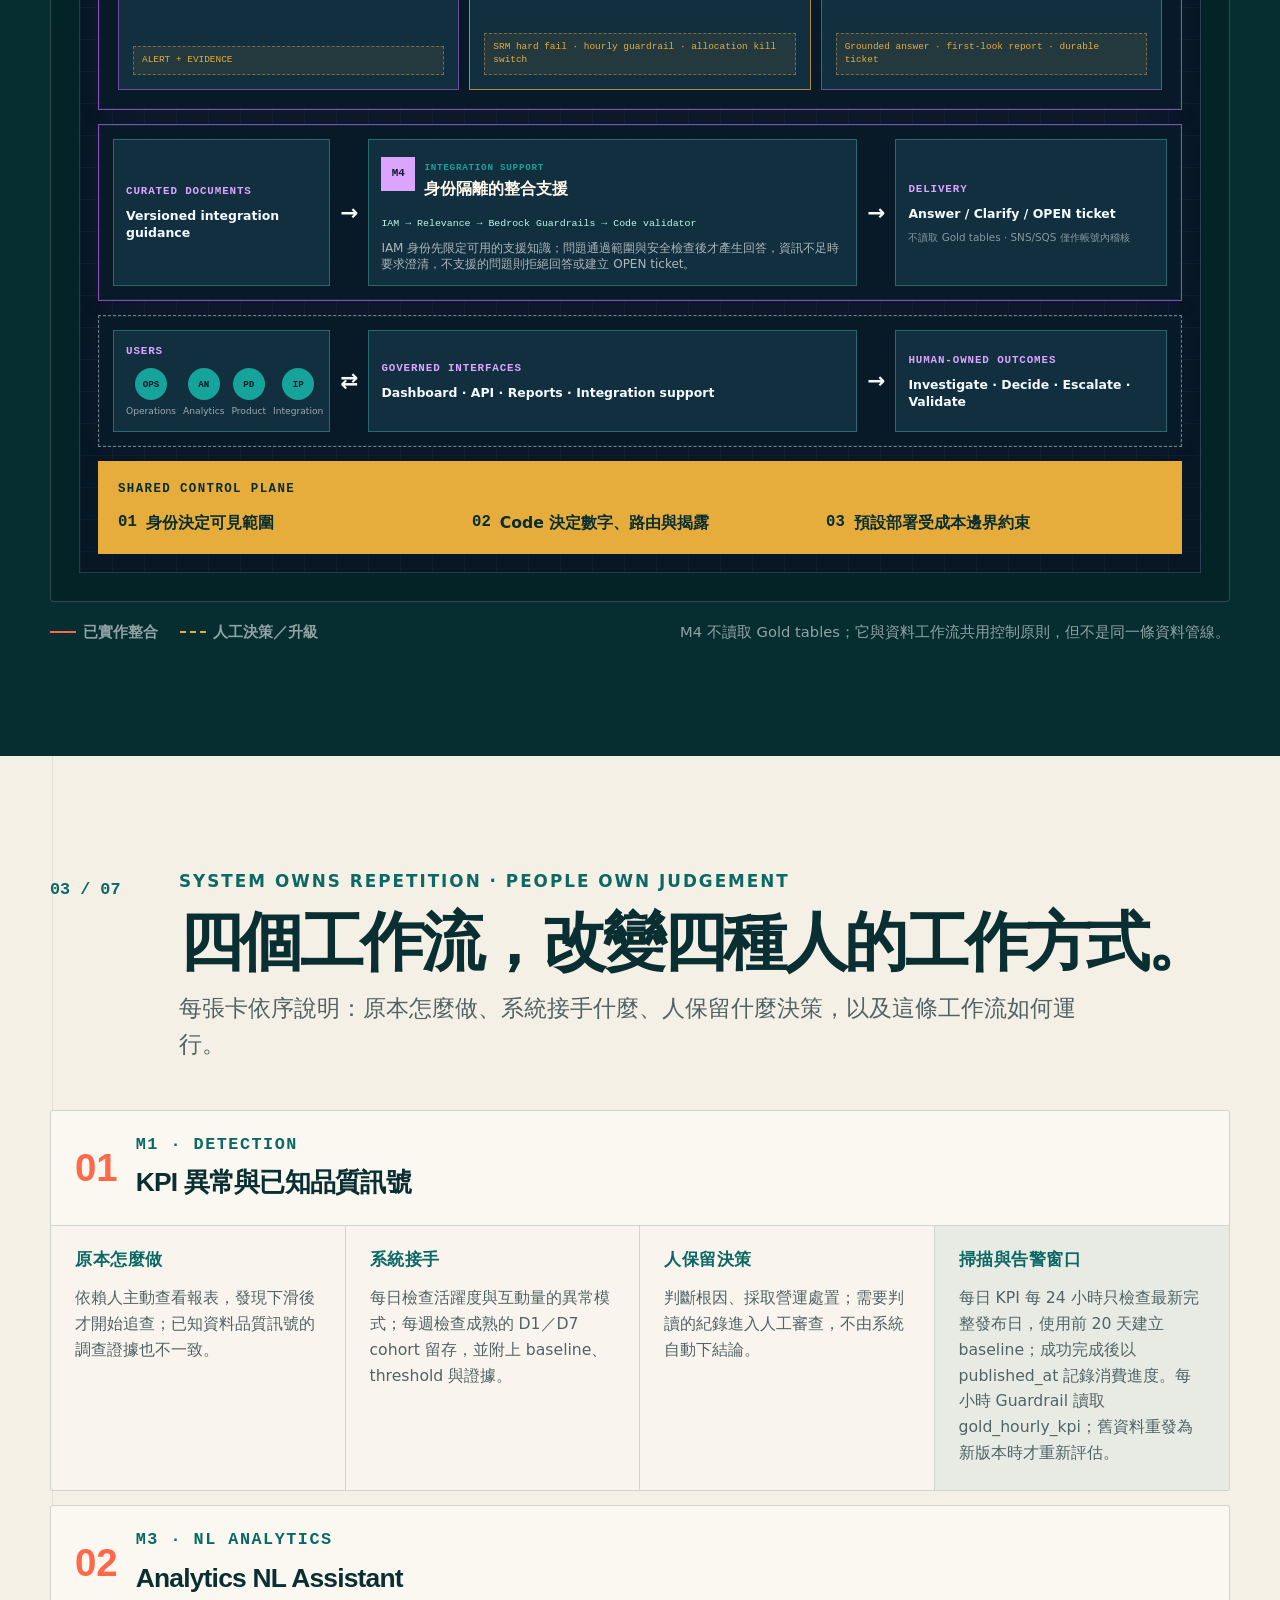
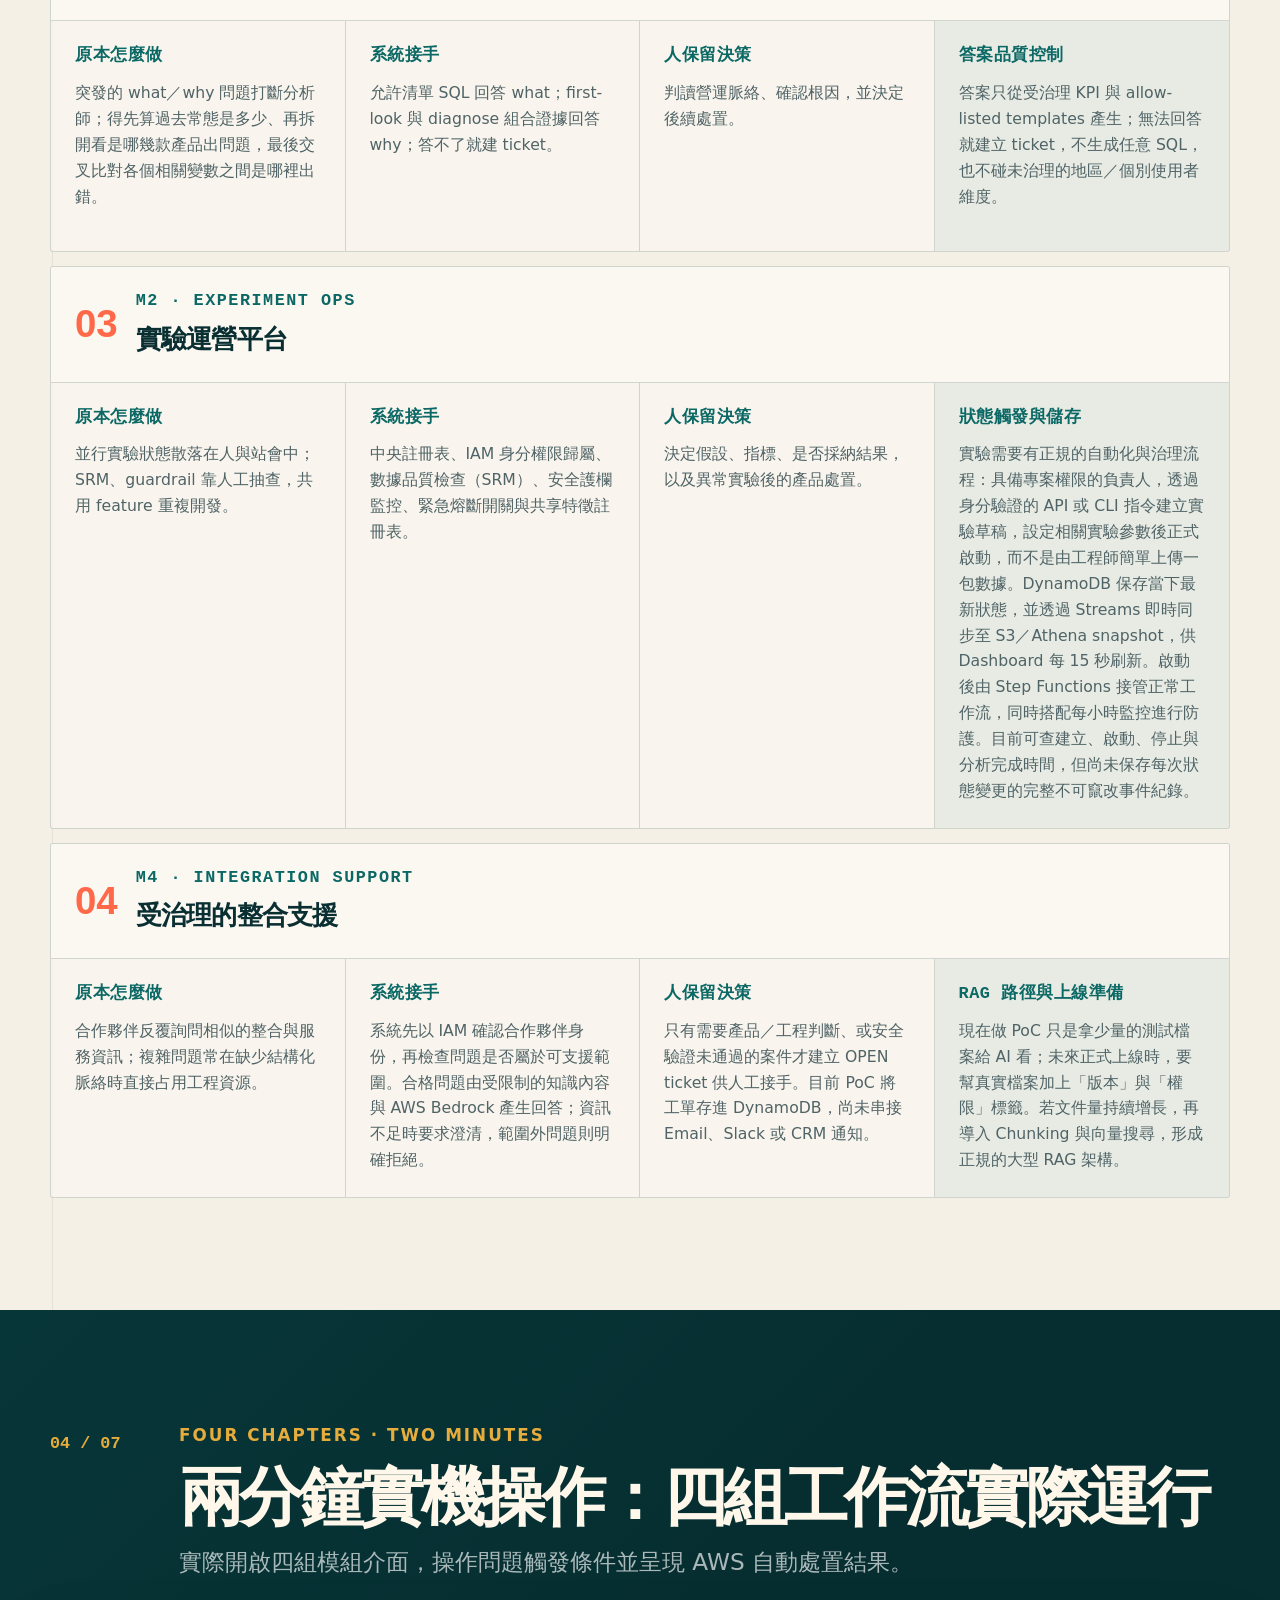
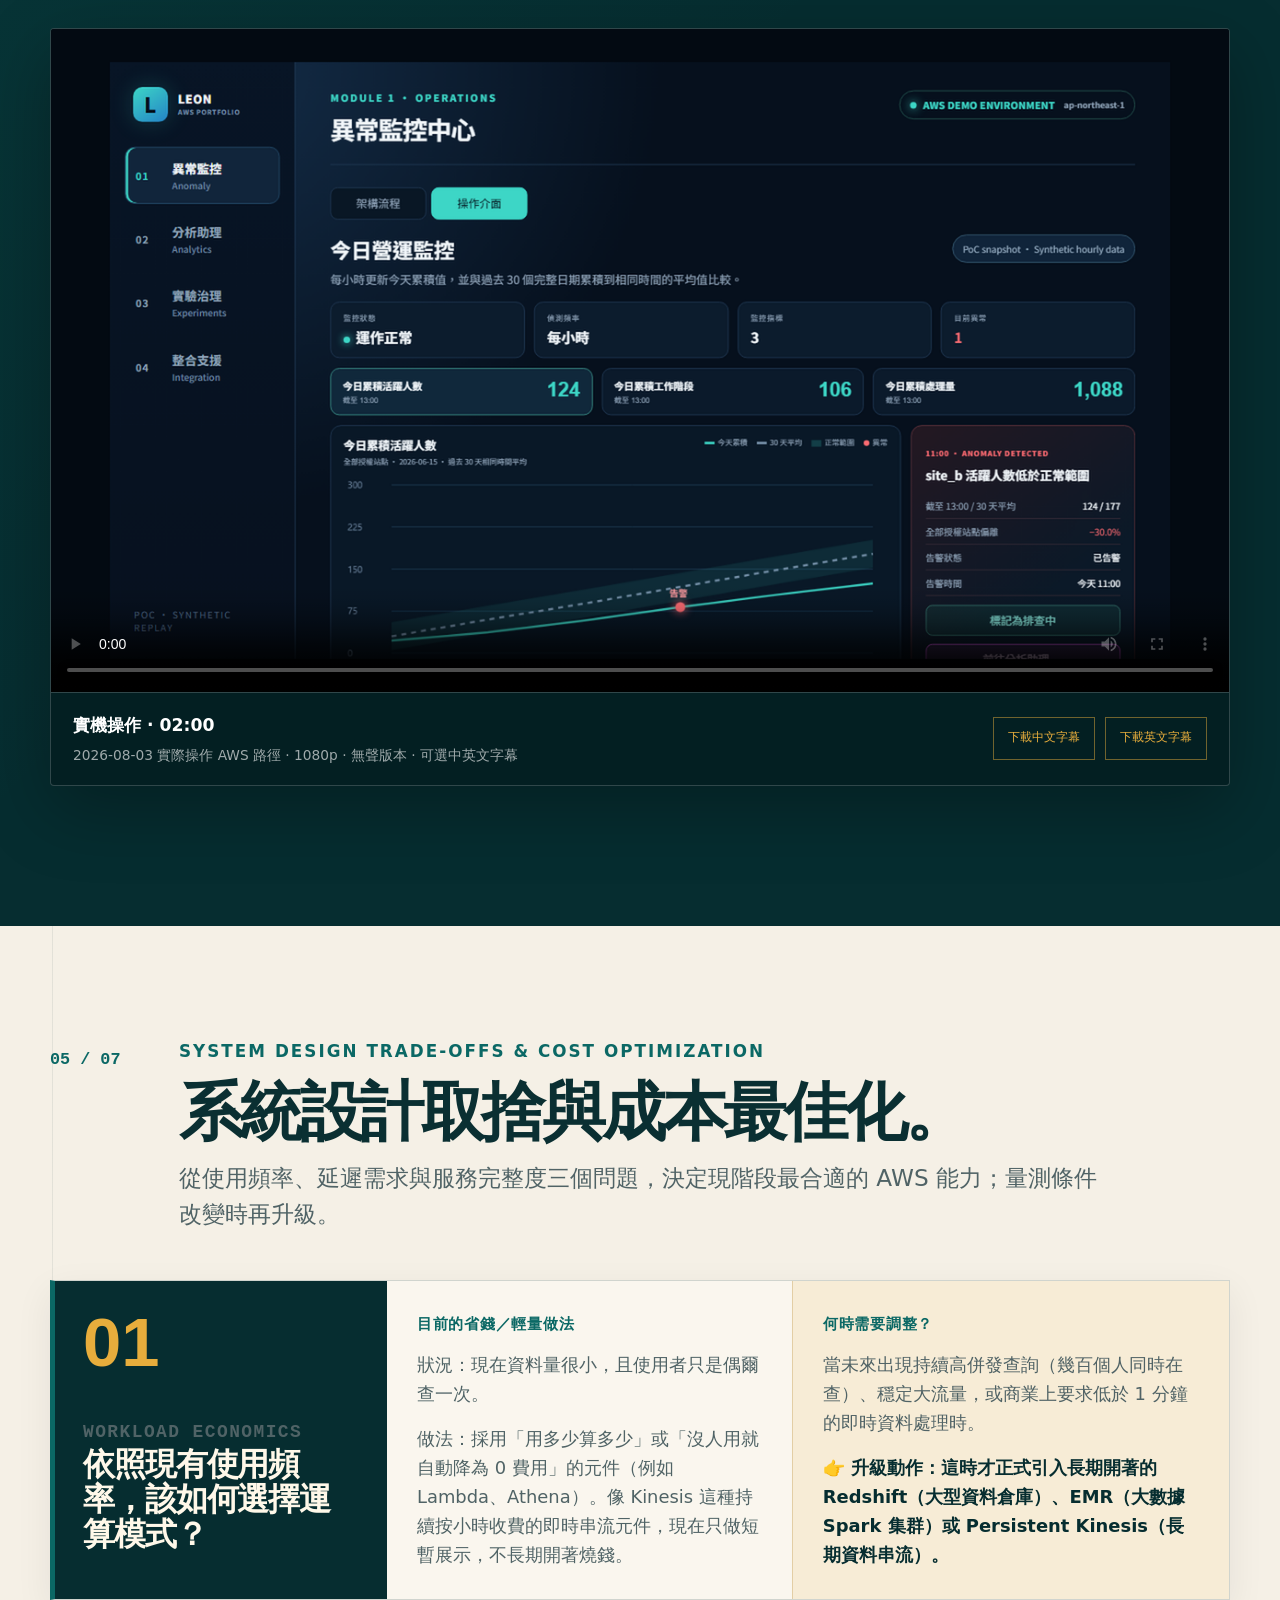
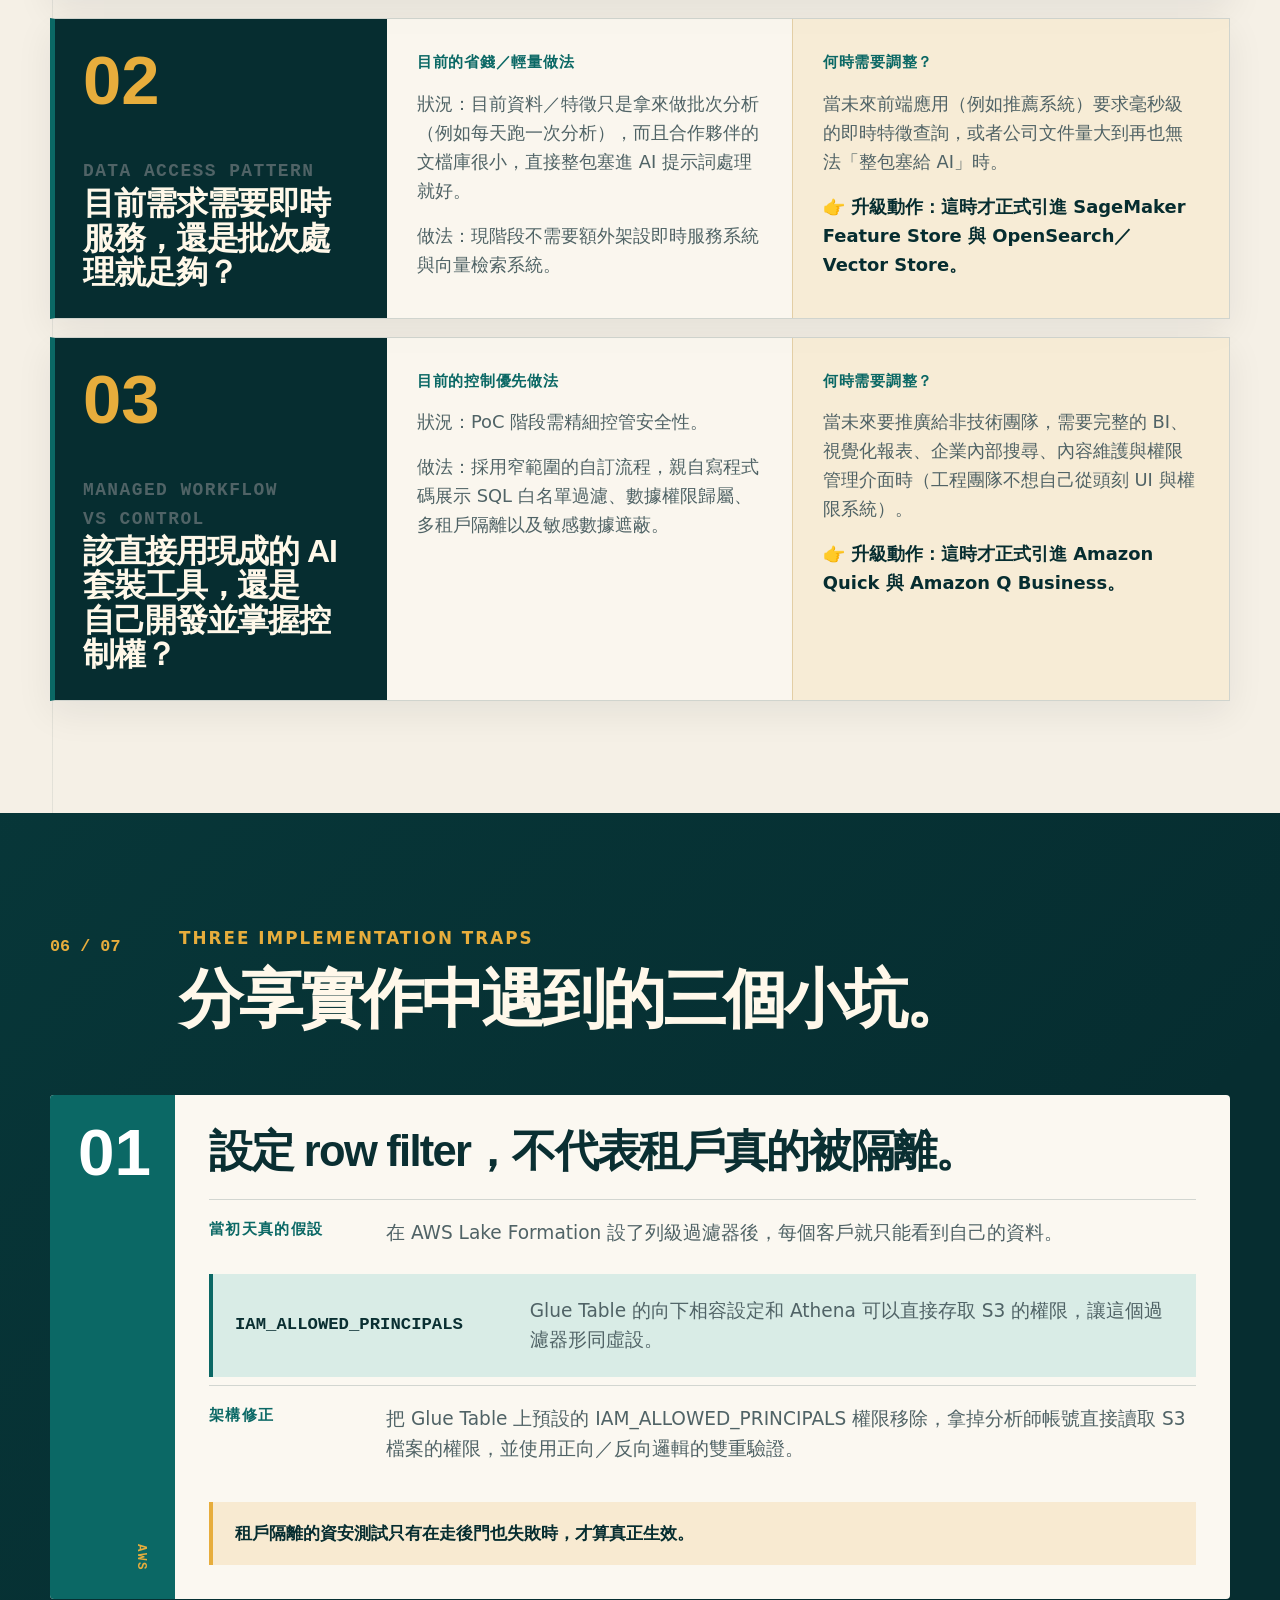
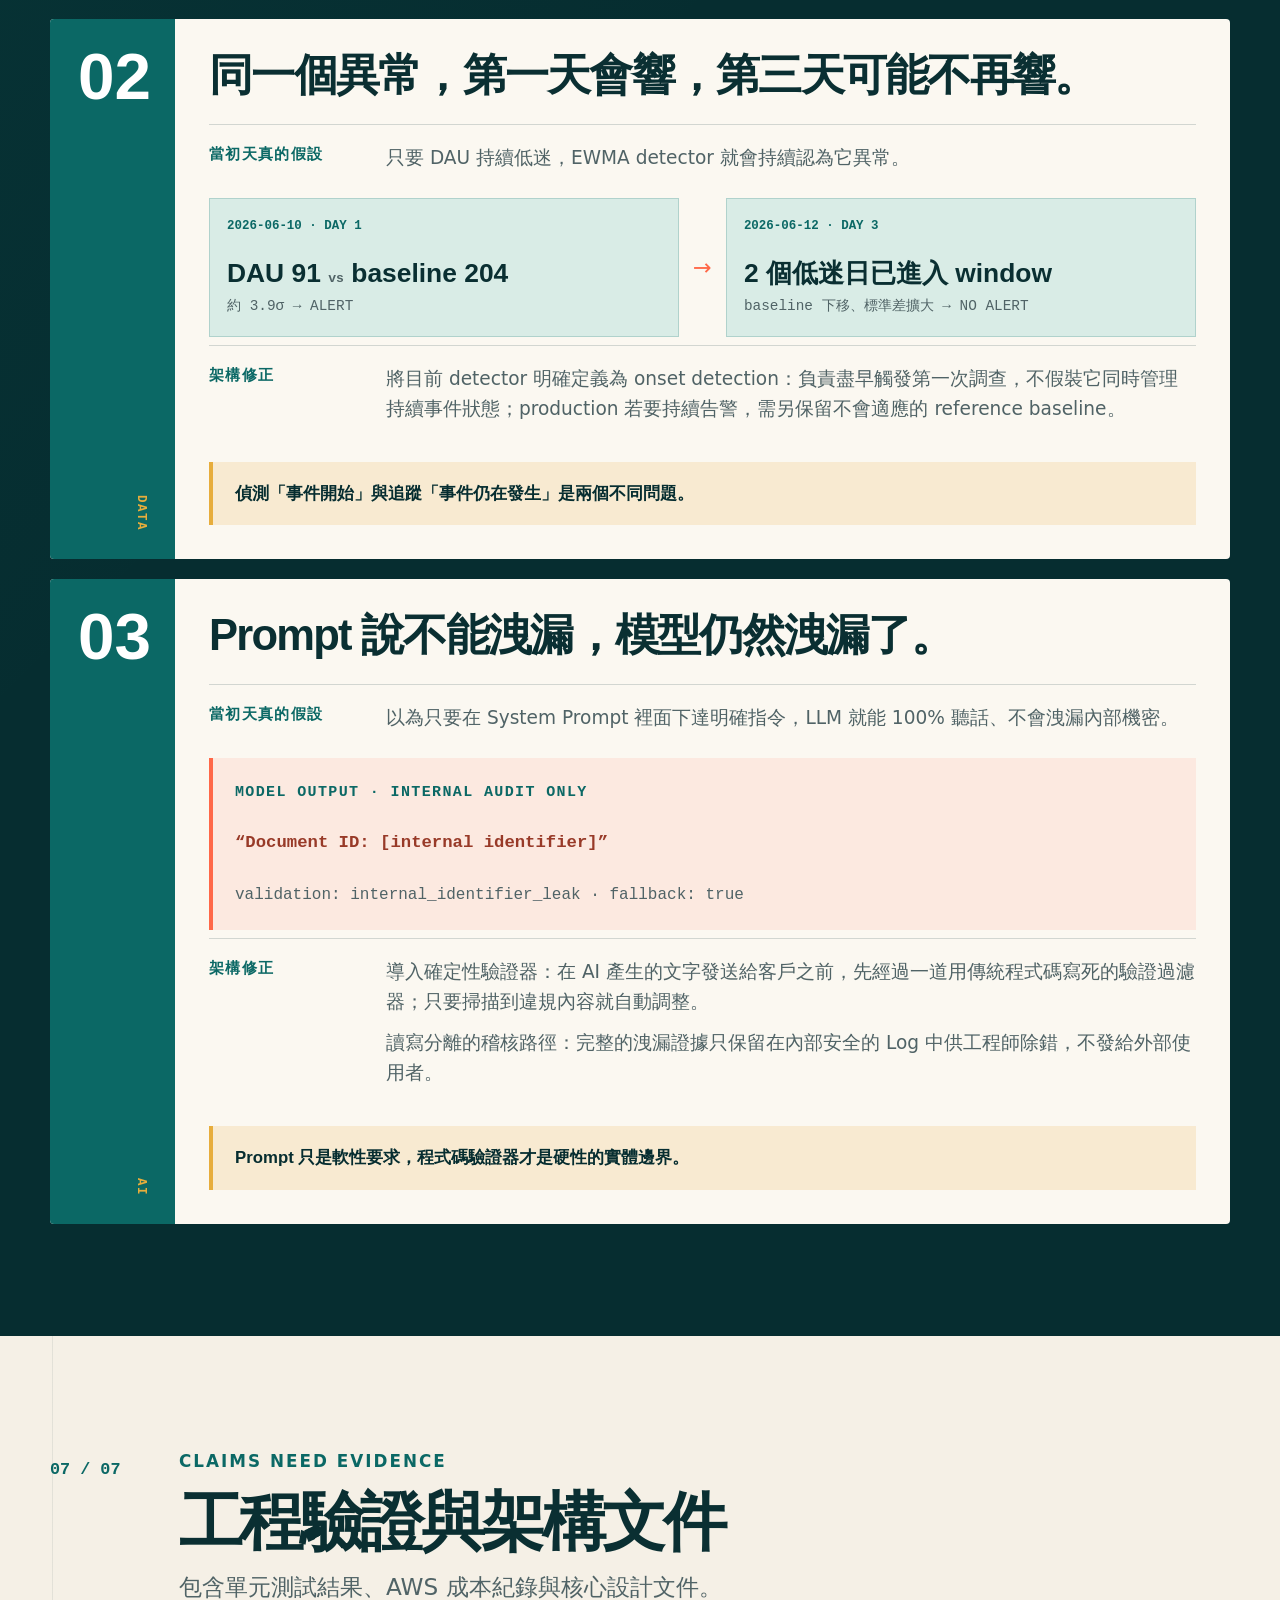
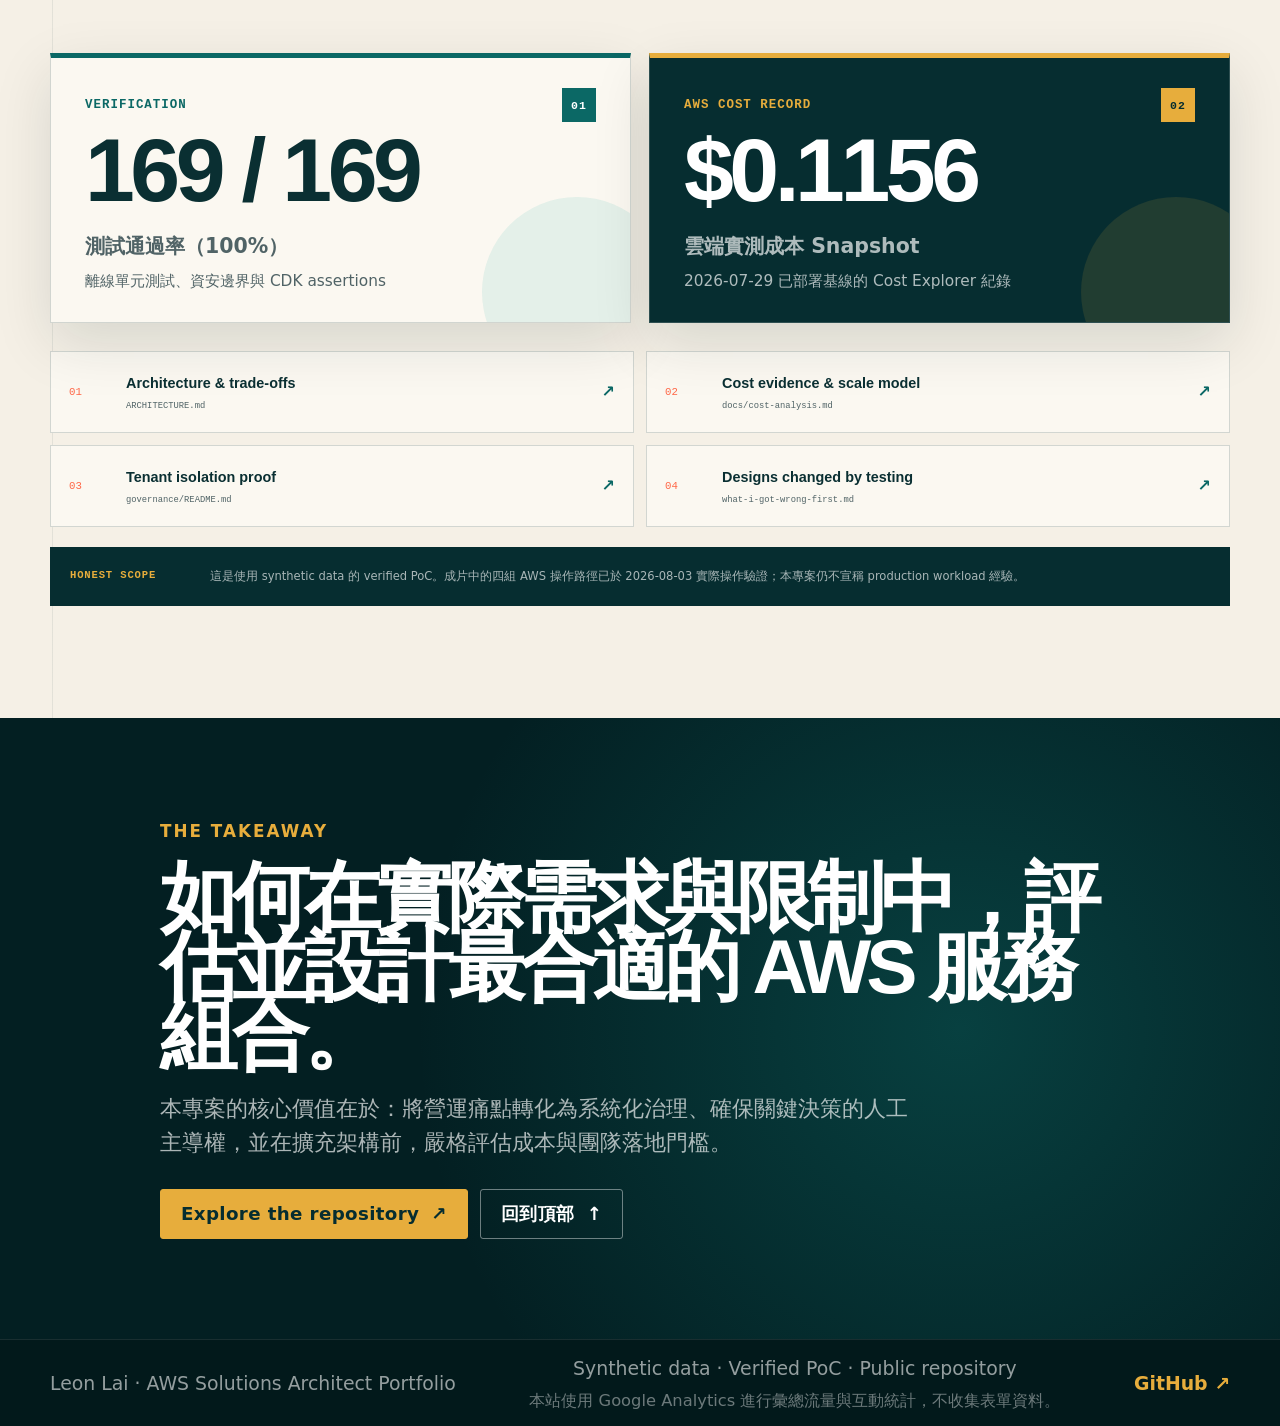
==== commit fbfbfdde: "Add private portfolio analytics tracking" ====
--- a/site/index.html
+++ b/site/index.html
@@ -25,6 +25,13 @@
     <link rel="icon" type="image/png" sizes="192x192" href="favicon-192.png">
     <link rel="apple-touch-icon" sizes="180x180" href="apple-touch-icon.png">
     <title>Leon Lai · AWS Solutions Architect Portfolio</title>
+    <script async src="https://www.googletagmanager.com/gtag/js?id=G-7T6Q37M71H"></script>
+    <script>
+      window.dataLayer = window.dataLayer || [];
+      function gtag() { window.dataLayer.push(arguments); }
+      gtag("js", new Date());
+      gtag("config", "G-7T6Q37M71H");
+    </script>
     <script>document.documentElement.classList.add("js");</script>
     <link rel="stylesheet" href="styles.css">
     <script src="app.js" defer></script>
@@ -756,7 +763,10 @@
     <footer>
       <div class="section-shell">
         <span>Leon Lai · AWS Solutions Architect Portfolio</span>
-        <span data-i18n="footerNote">Synthetic data · Verified PoC · Public repository</span>
+        <span class="footer-meta">
+          <span data-i18n="footerNote">Synthetic data · Verified PoC · Public repository</span>
+          <small data-i18n="analyticsNotice">本站使用 Google Analytics 進行彙總流量與互動統計，不收集表單資料。</small>
+        </span>
         <a href="https://github.com/leonlaiyc/aws_game_data_platform" target="_blank" rel="noreferrer">GitHub ↗</a>
       </div>
     </footer>
--- a/site/styles.css
+++ b/site/styles.css
@@ -2030,6 +2030,18 @@
   text-decoration: none;
 }
 
+.footer-meta {
+  display: grid;
+  gap: 5px;
+  text-align: center;
+}
+
+.footer-meta small {
+  color: rgba(255, 255, 255, 0.42);
+  font-size: 1.02rem;
+  line-height: 1.45;
+}
+
 .language-announcer {
   position: fixed;
   width: 1px;
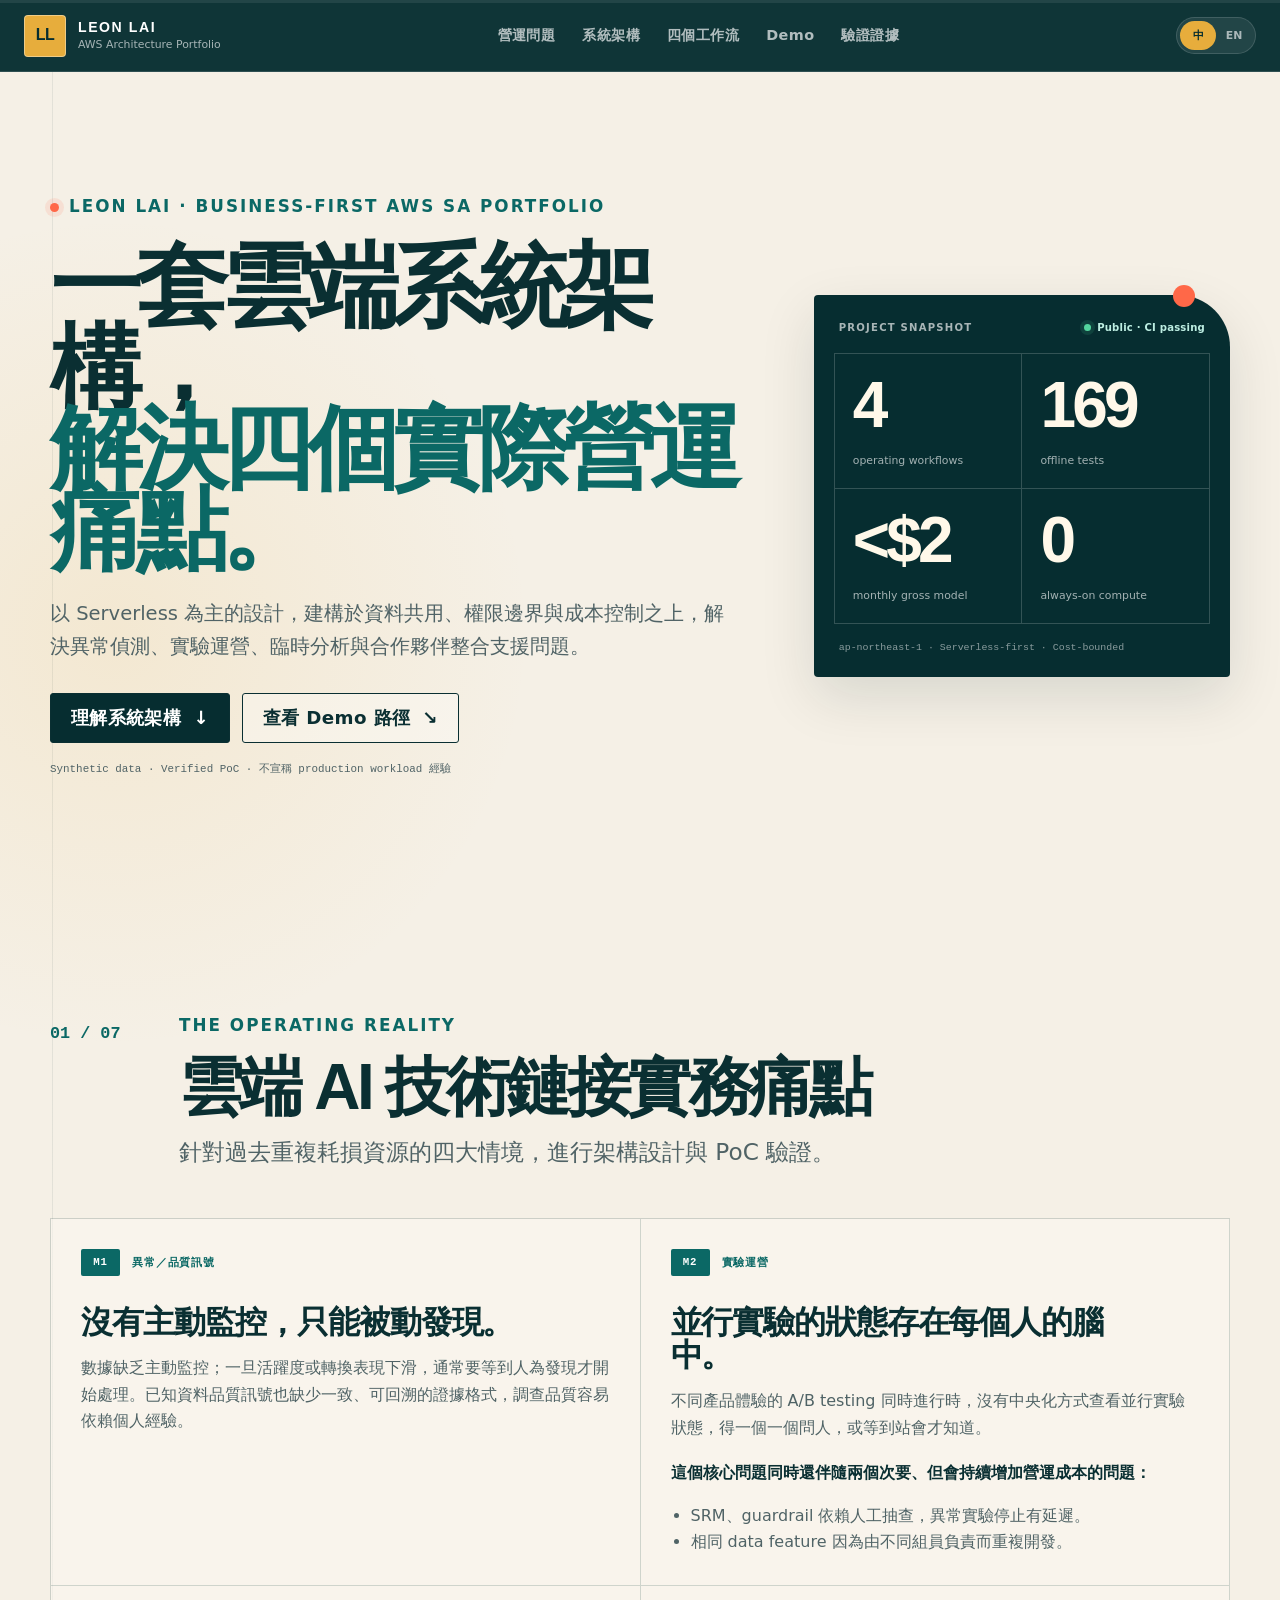
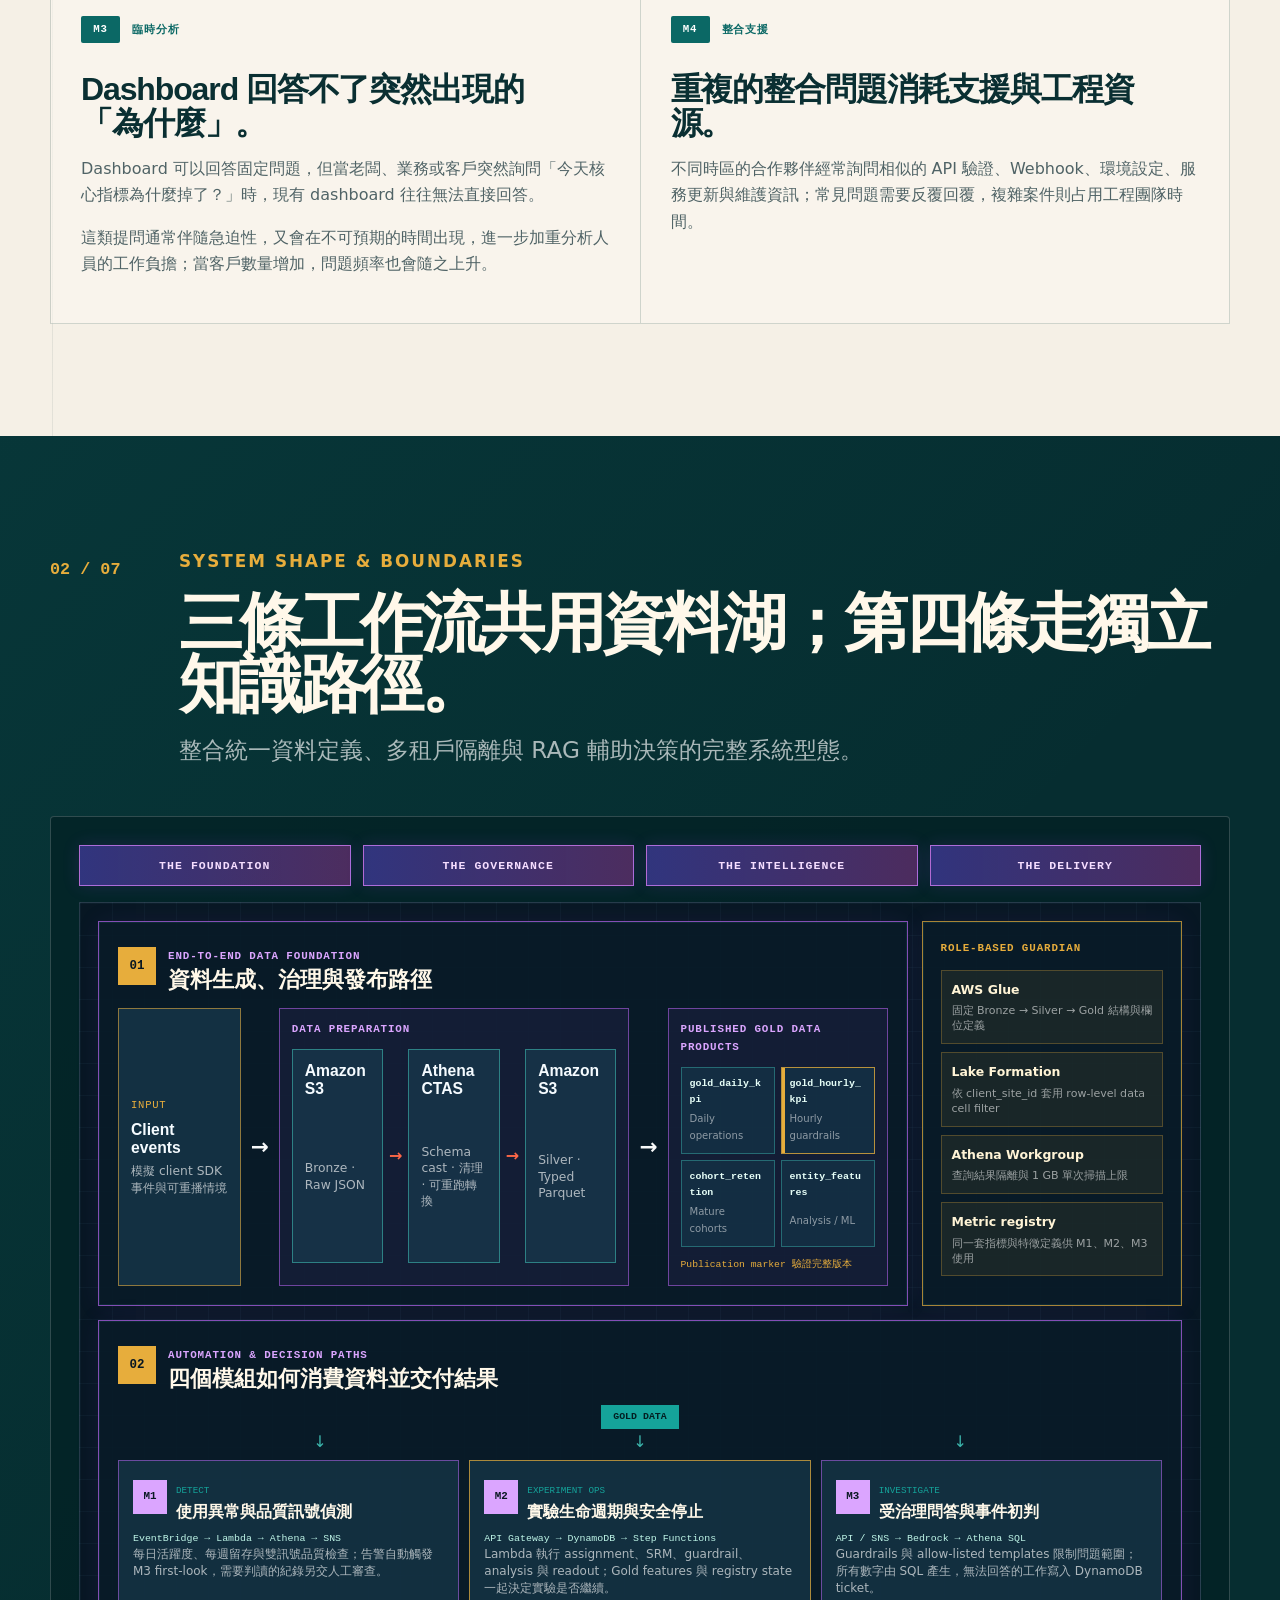
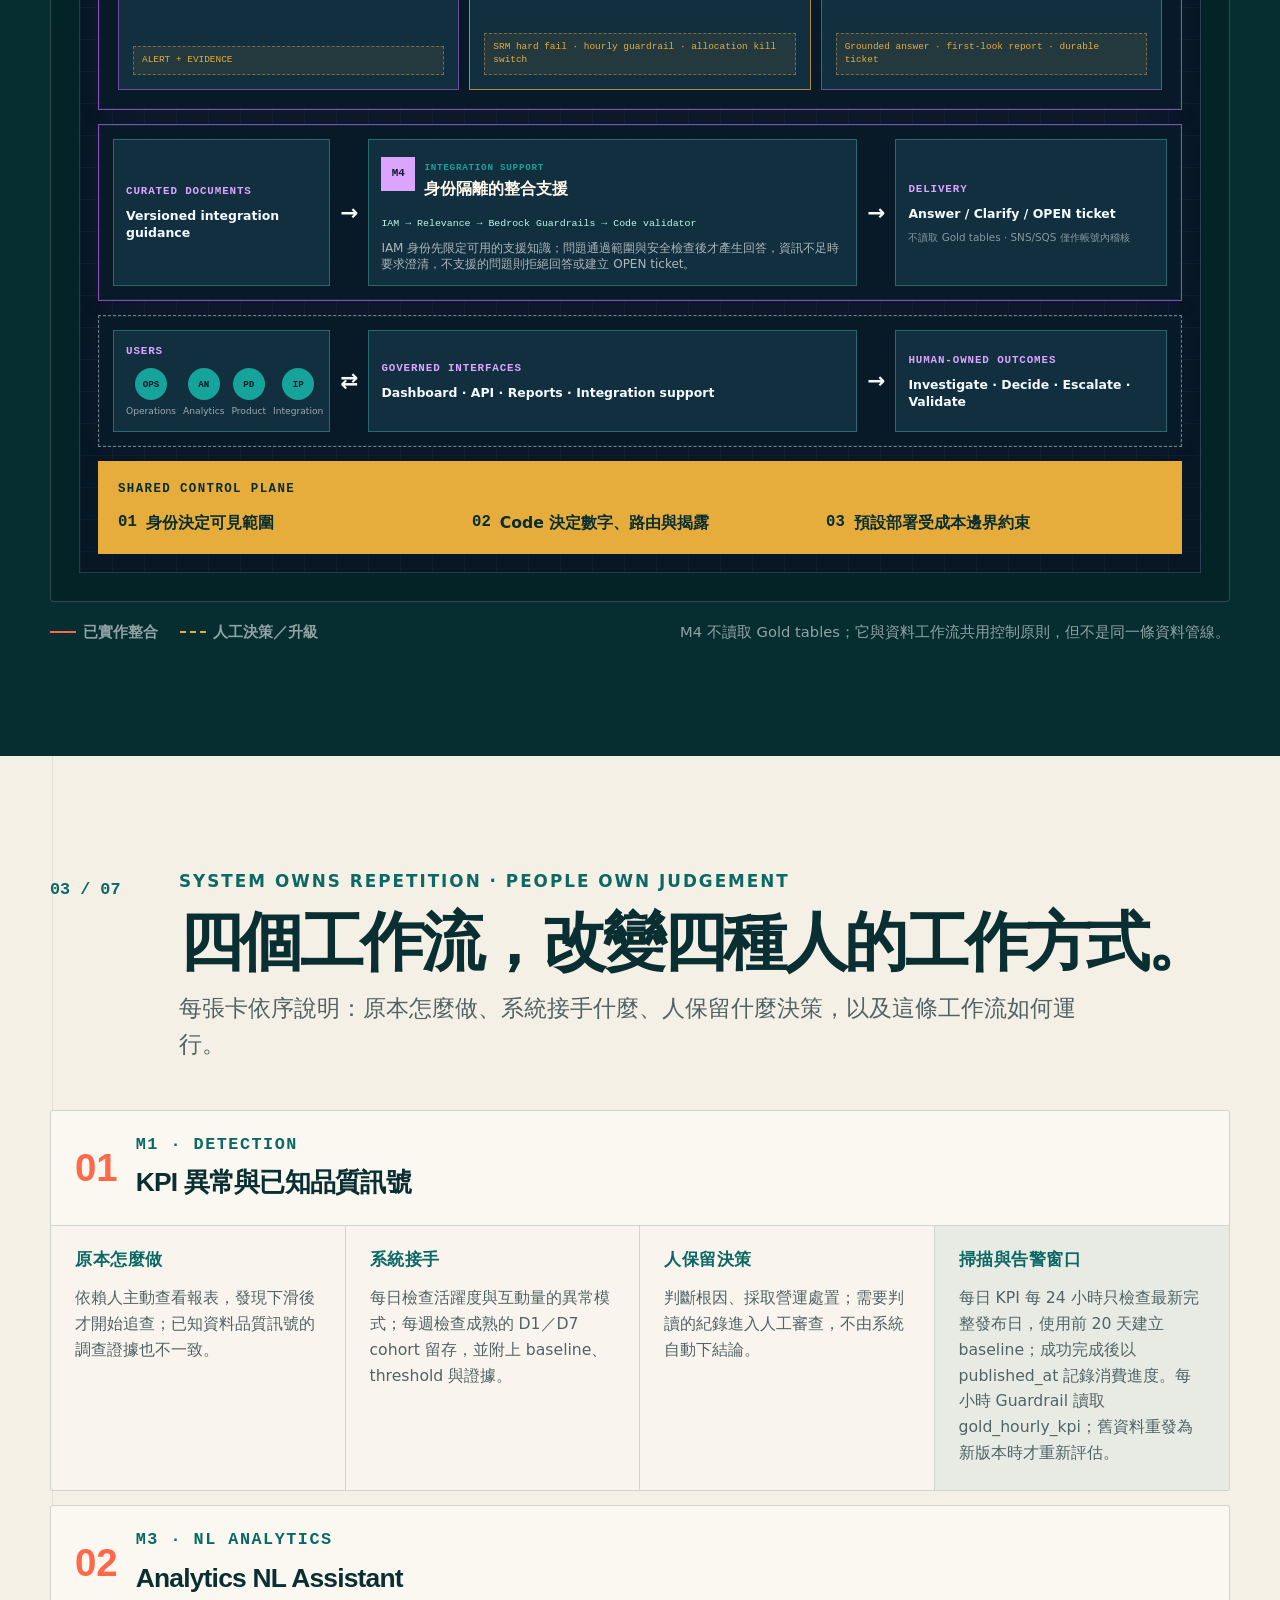
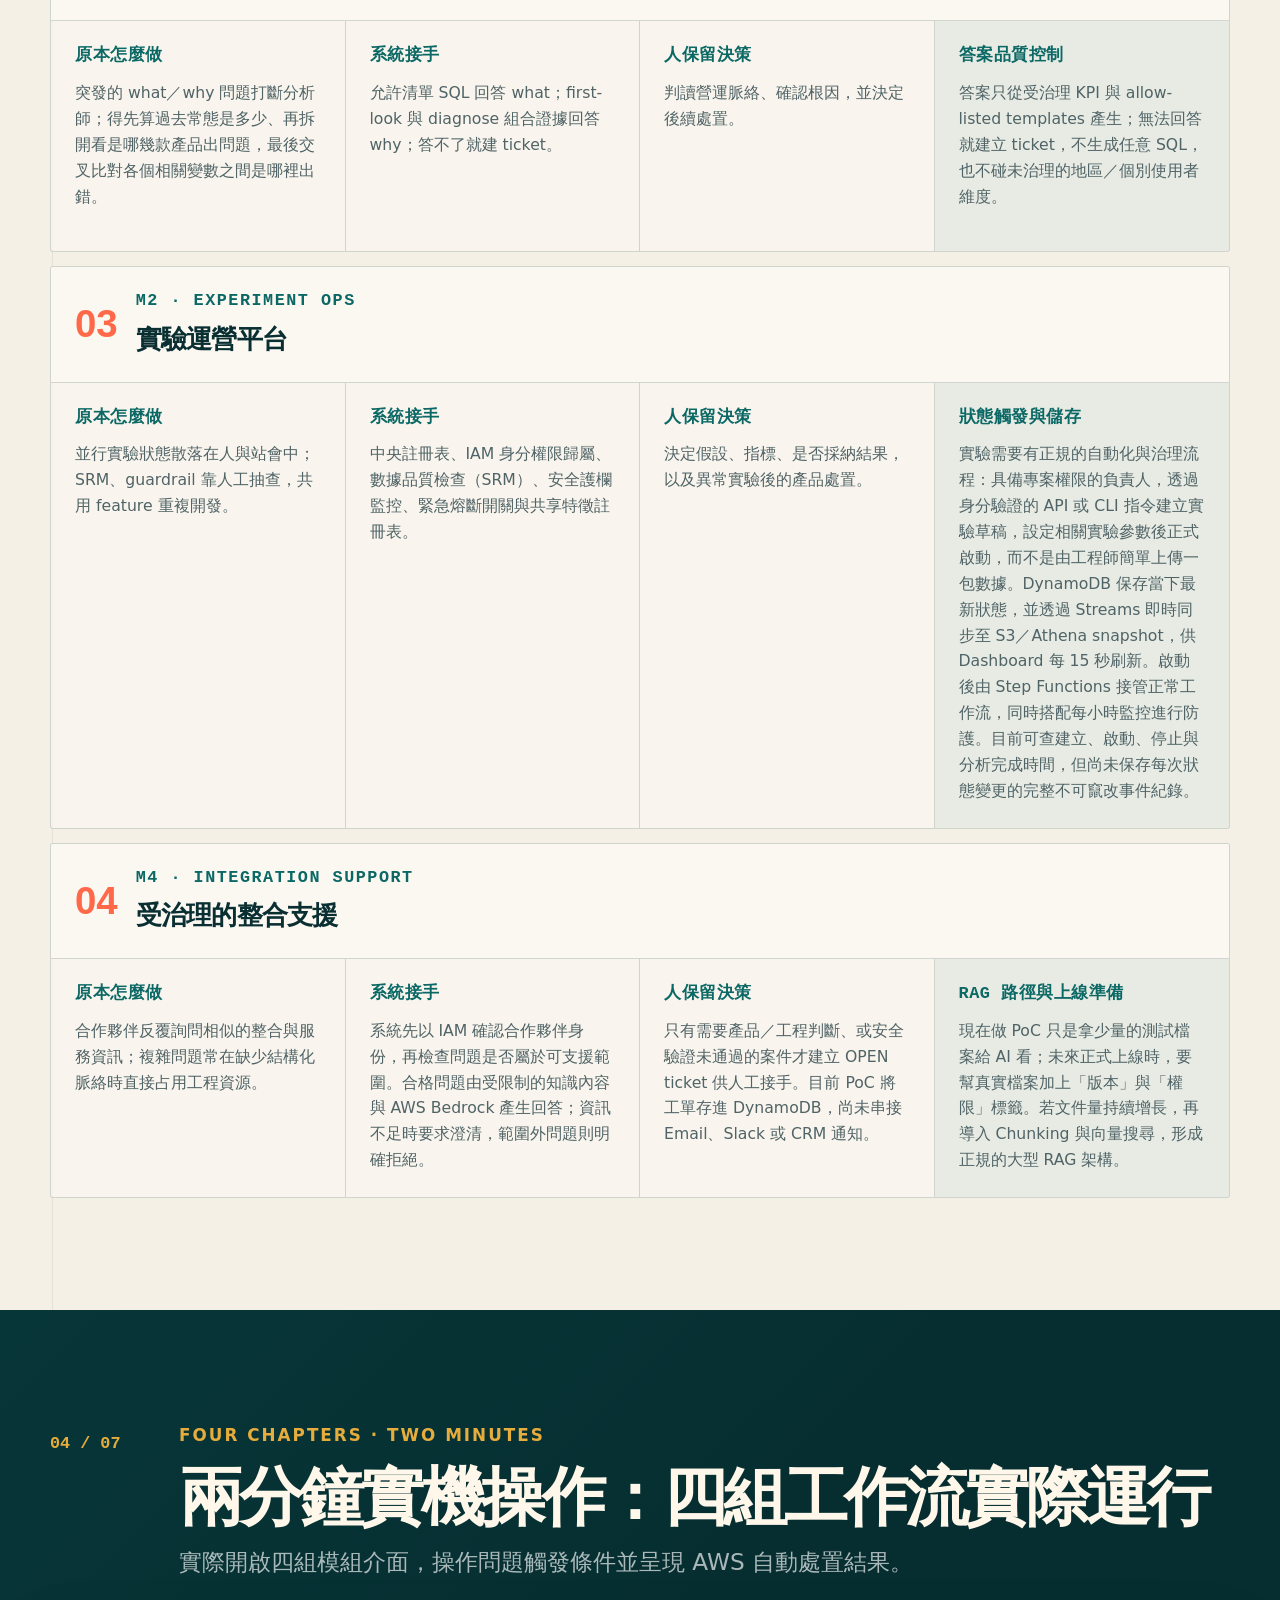
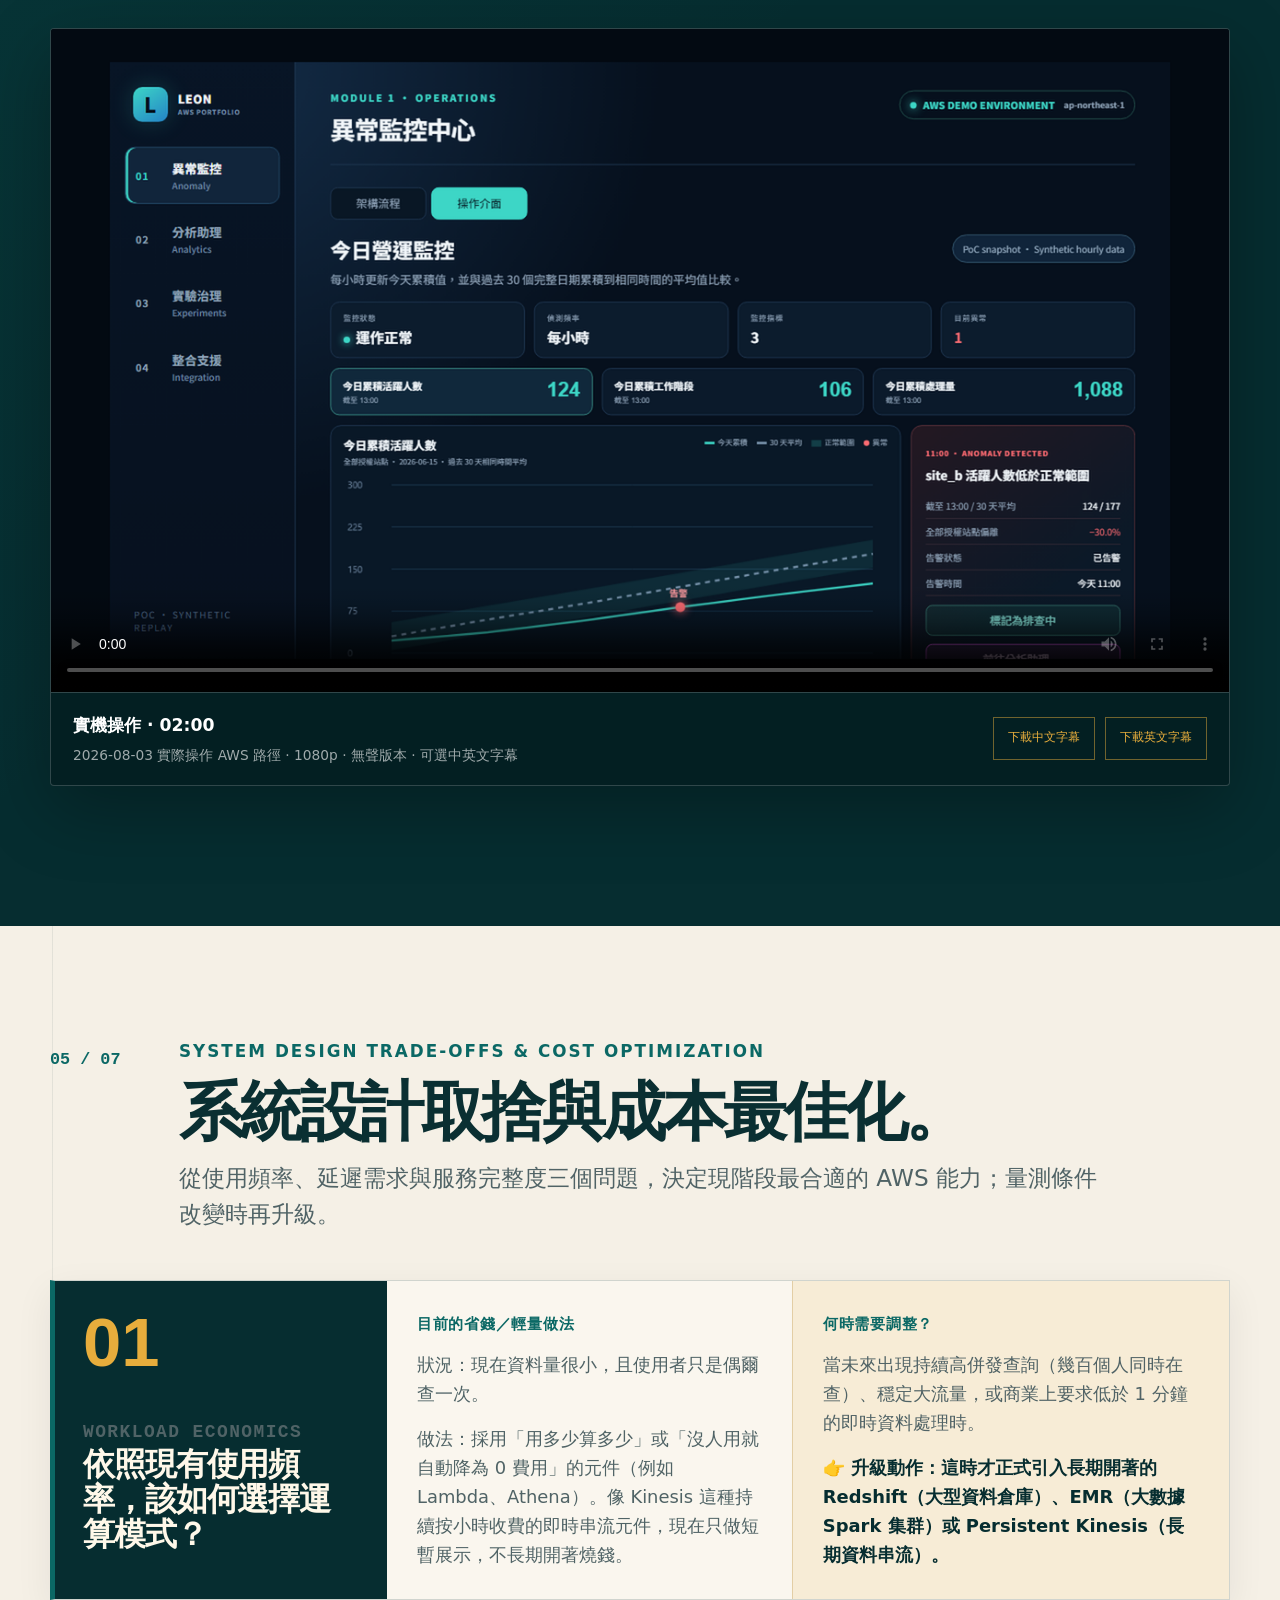
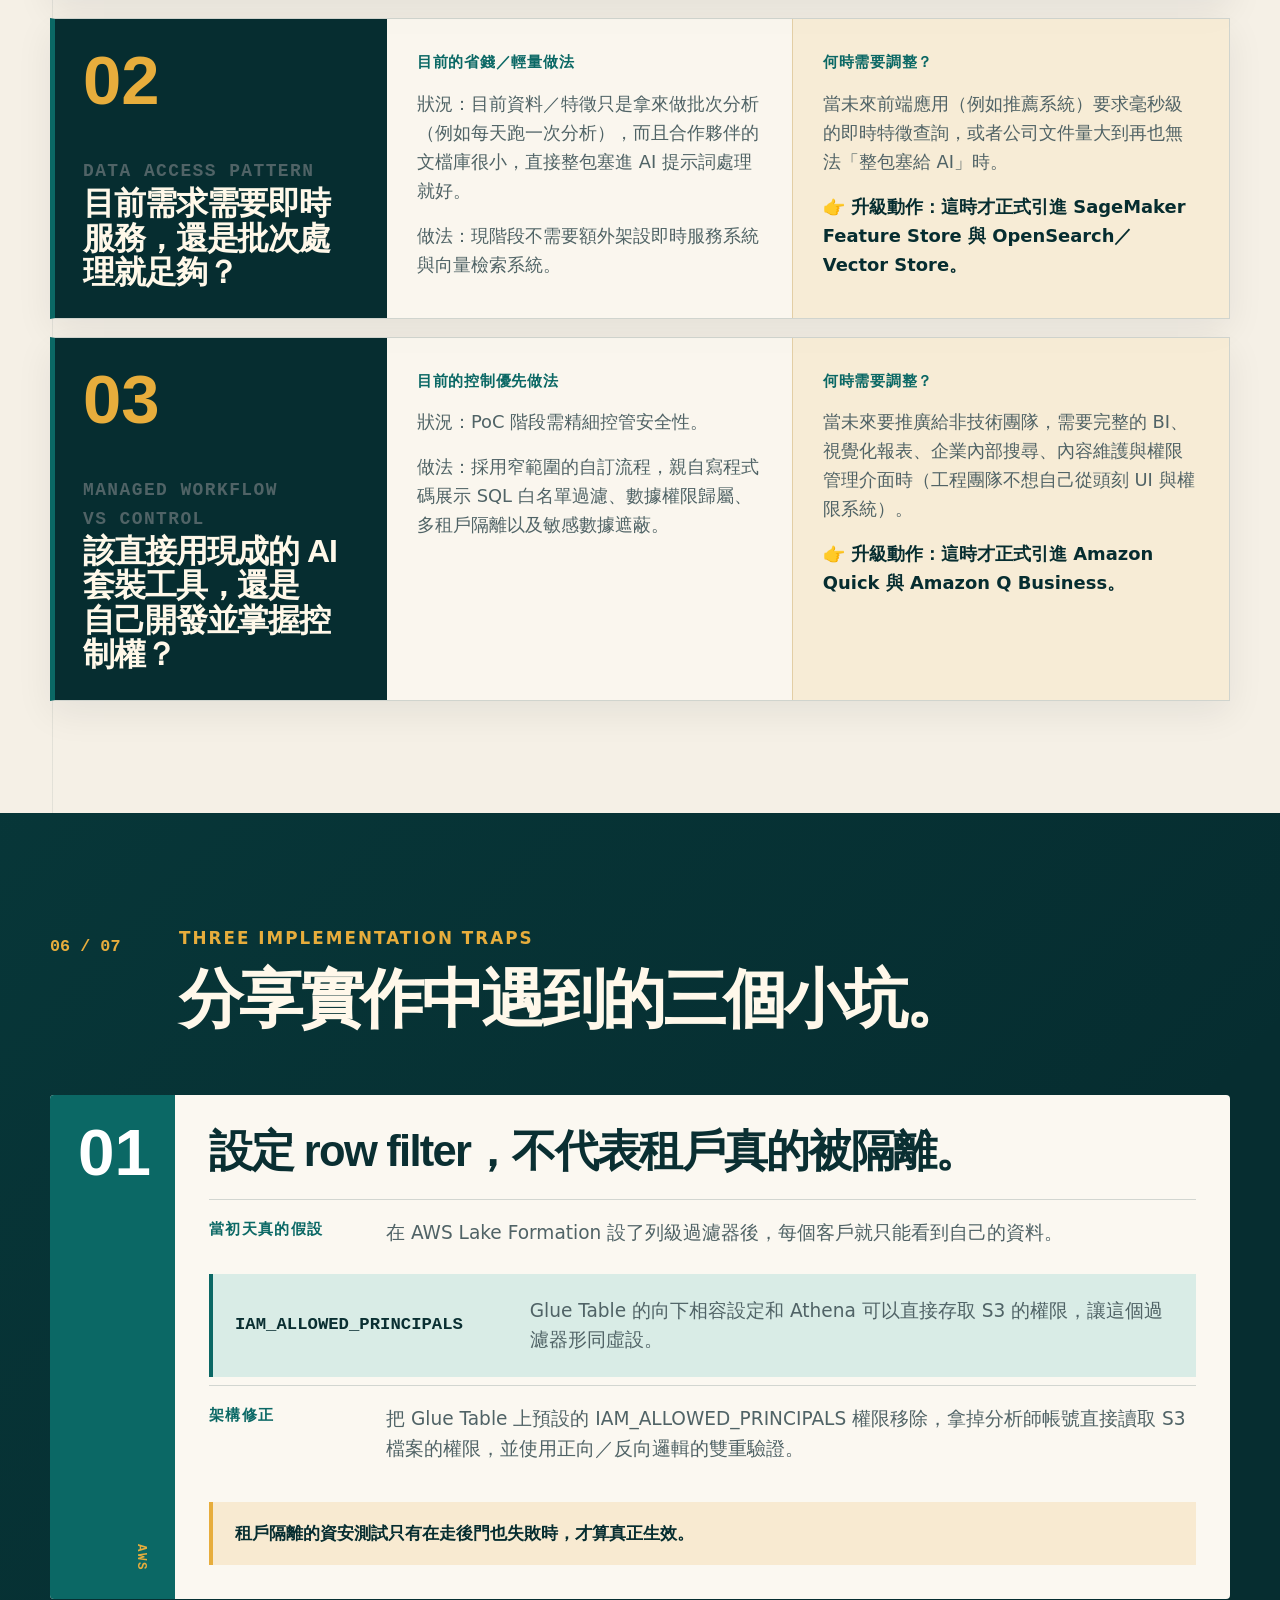
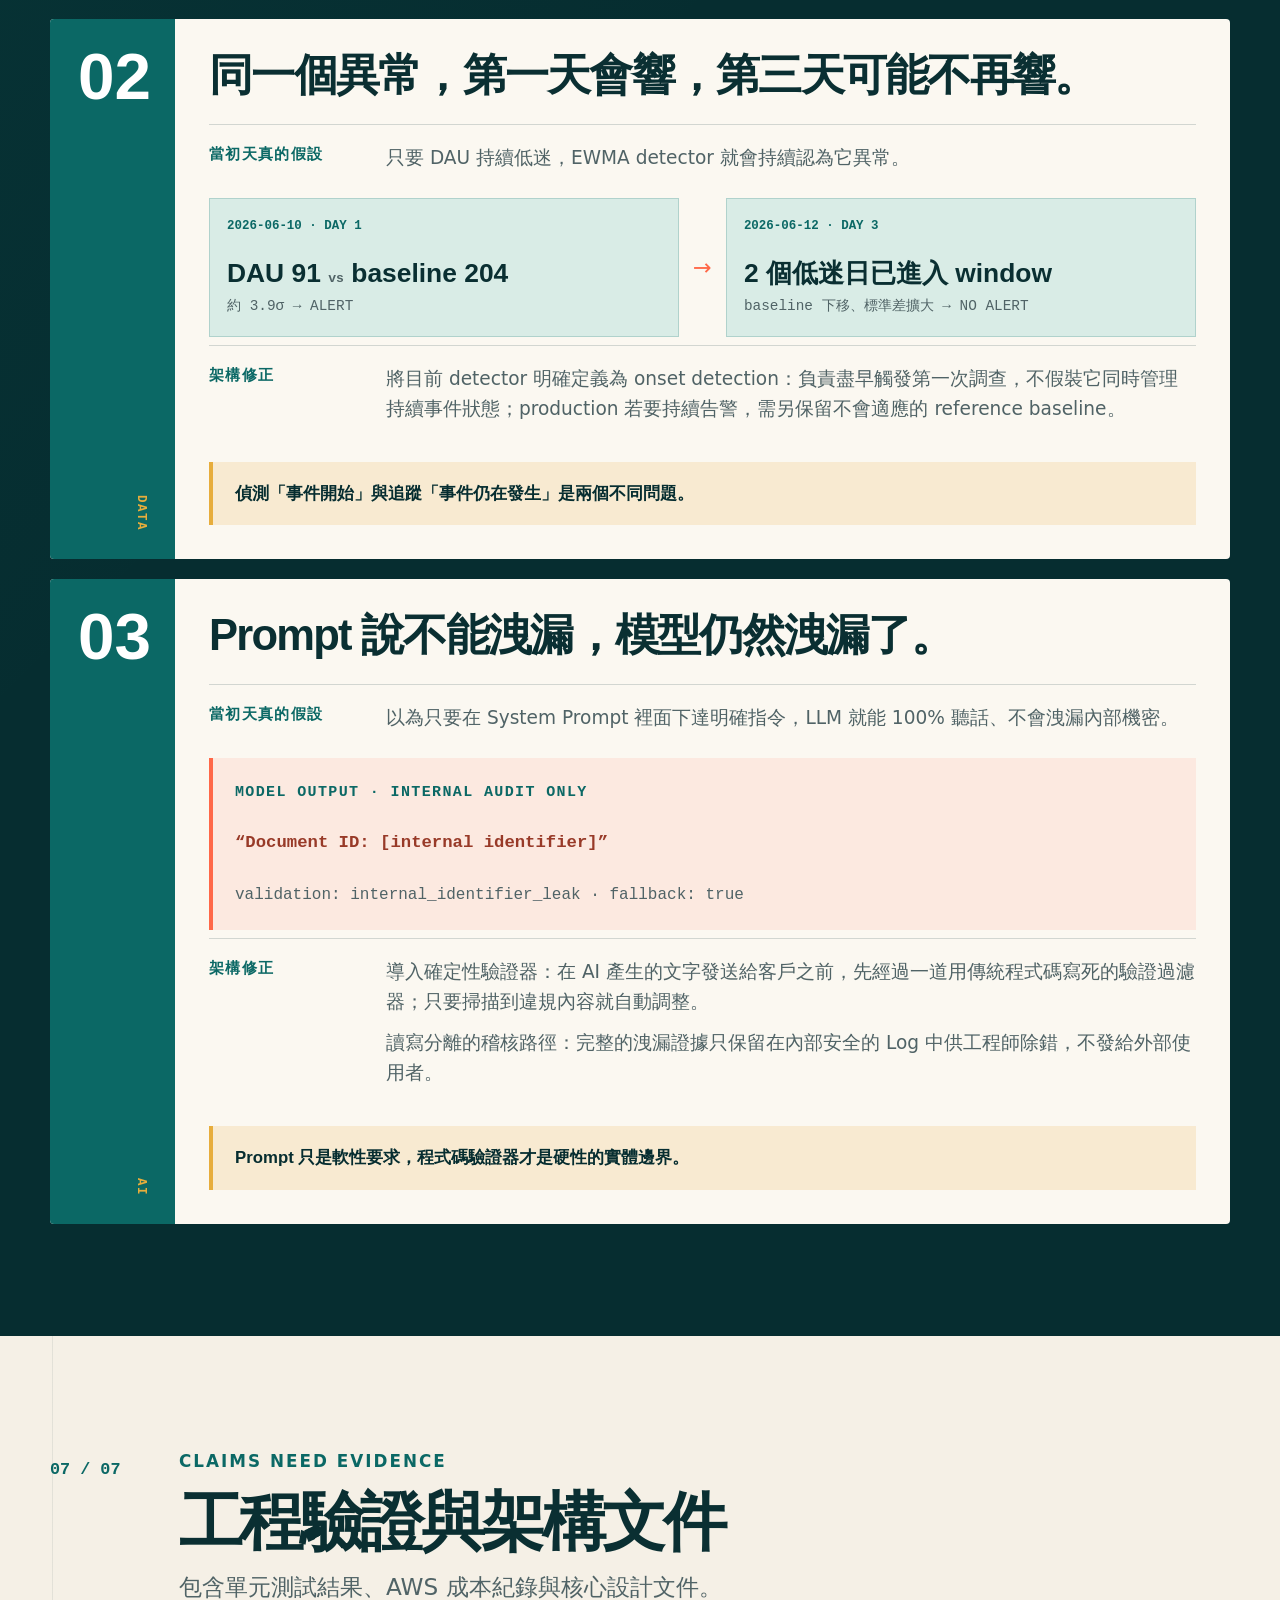
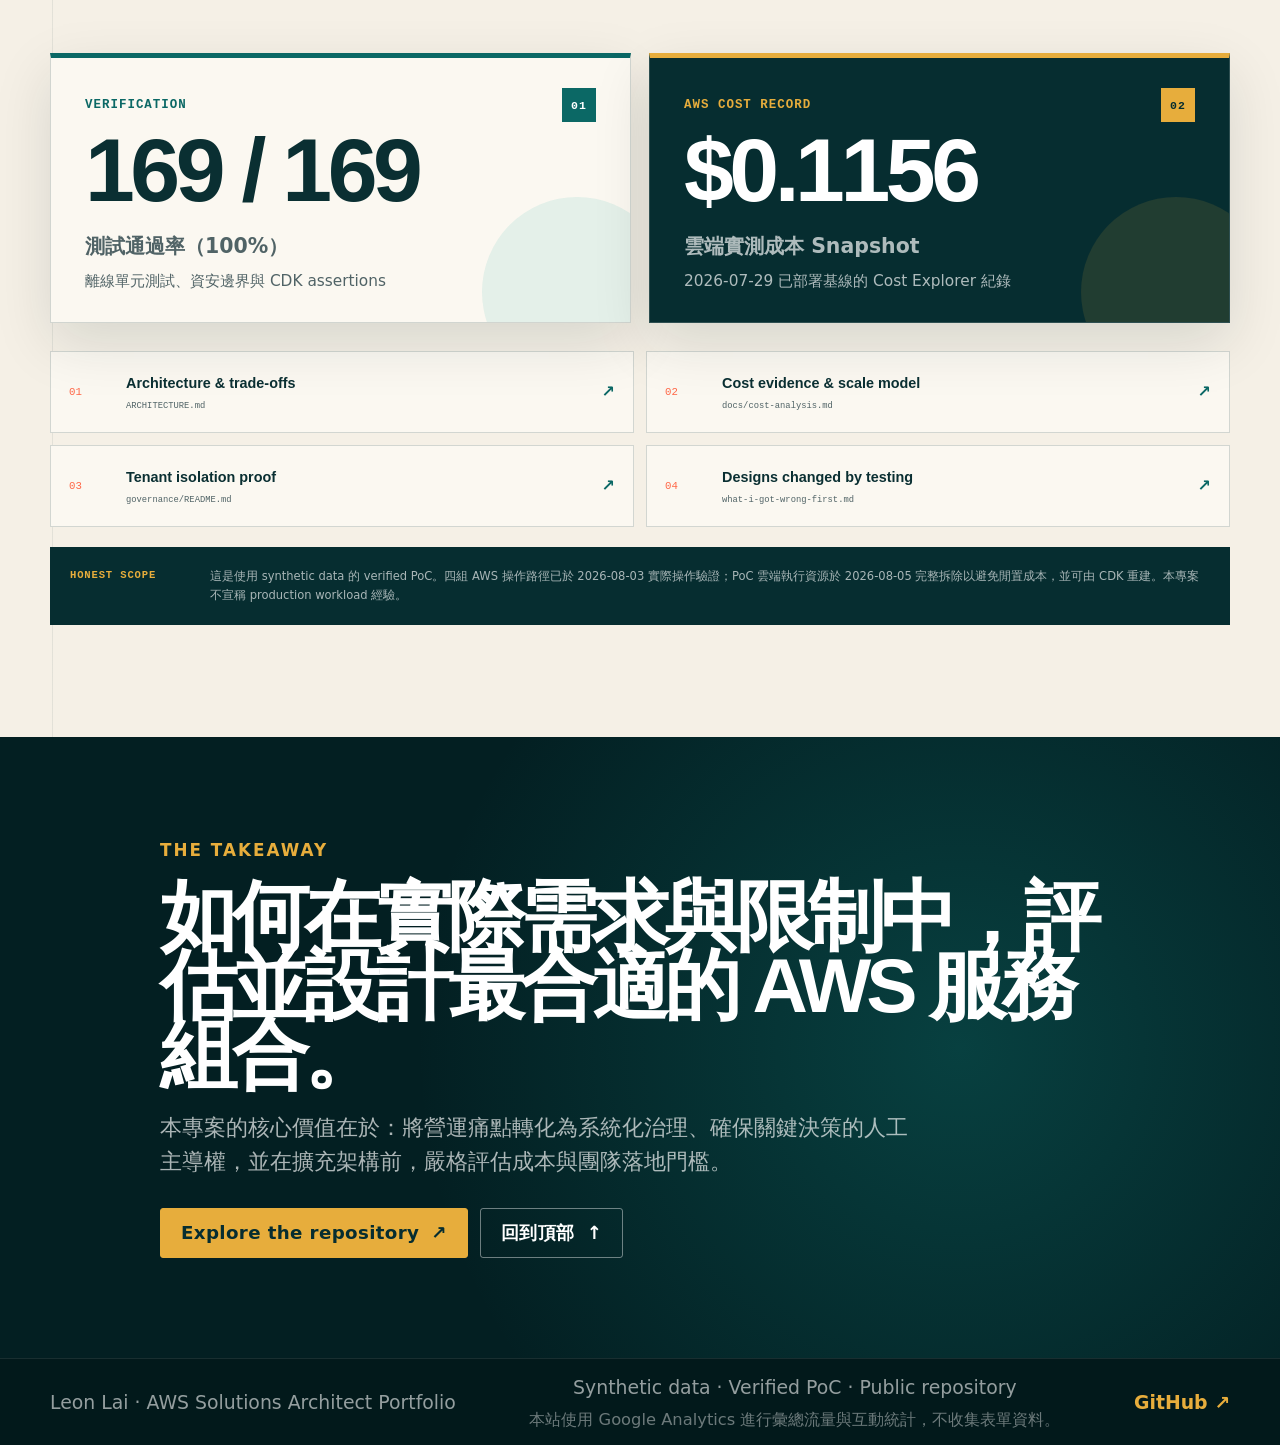
==== commit 9c3a3508: "Document AWS teardown and clarify portfolio branding" ====
--- a/site/index.html
+++ b/site/index.html
@@ -45,7 +45,7 @@
         <span class="brand-mark" aria-hidden="true">LL</span>
         <span class="brand-copy">
           <strong>Leon Lai</strong>
-          <small>AWS Solutions Architect</small>
+          <small>AWS Architecture Portfolio</small>
         </span>
       </a>
 
@@ -736,7 +736,7 @@
         <div class="evidence-scope reveal">
           <strong data-i18n="scopeTitle">Honest scope</strong>
           <p data-i18n="scopeBody">
-            這是使用 synthetic data 的 verified PoC。最新版增量已通過本機與 CI 驗證，但沒有重新部署到付費 AWS 帳號，因此不宣稱目前 commit 是 production deployment。
+            這是使用 synthetic data 的 verified PoC。四組 AWS 操作路徑已於 2026-08-03 實際操作驗證；PoC 雲端執行資源於 2026-08-05 完整拆除以避免閒置成本，並可由 CDK 重建。本專案不宣稱 production workload 經驗。
           </p>
         </div>
       </section>
